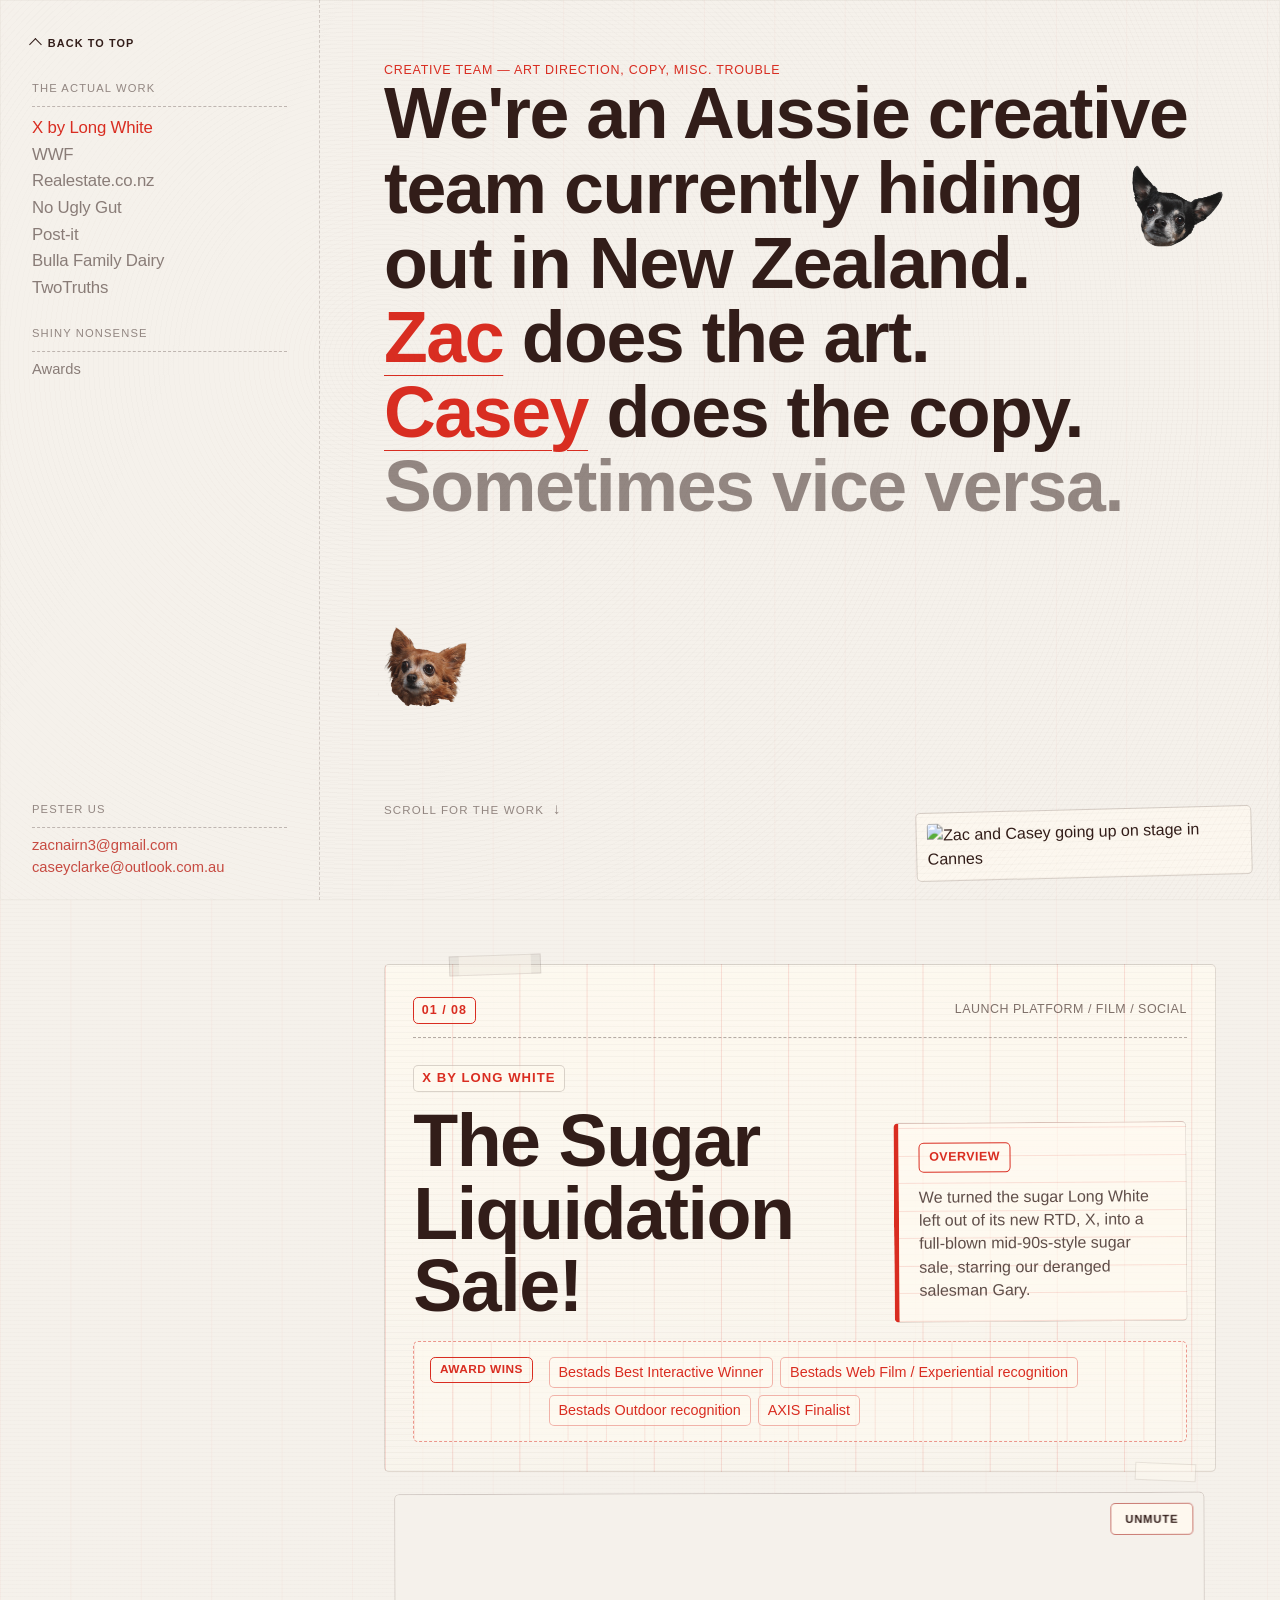
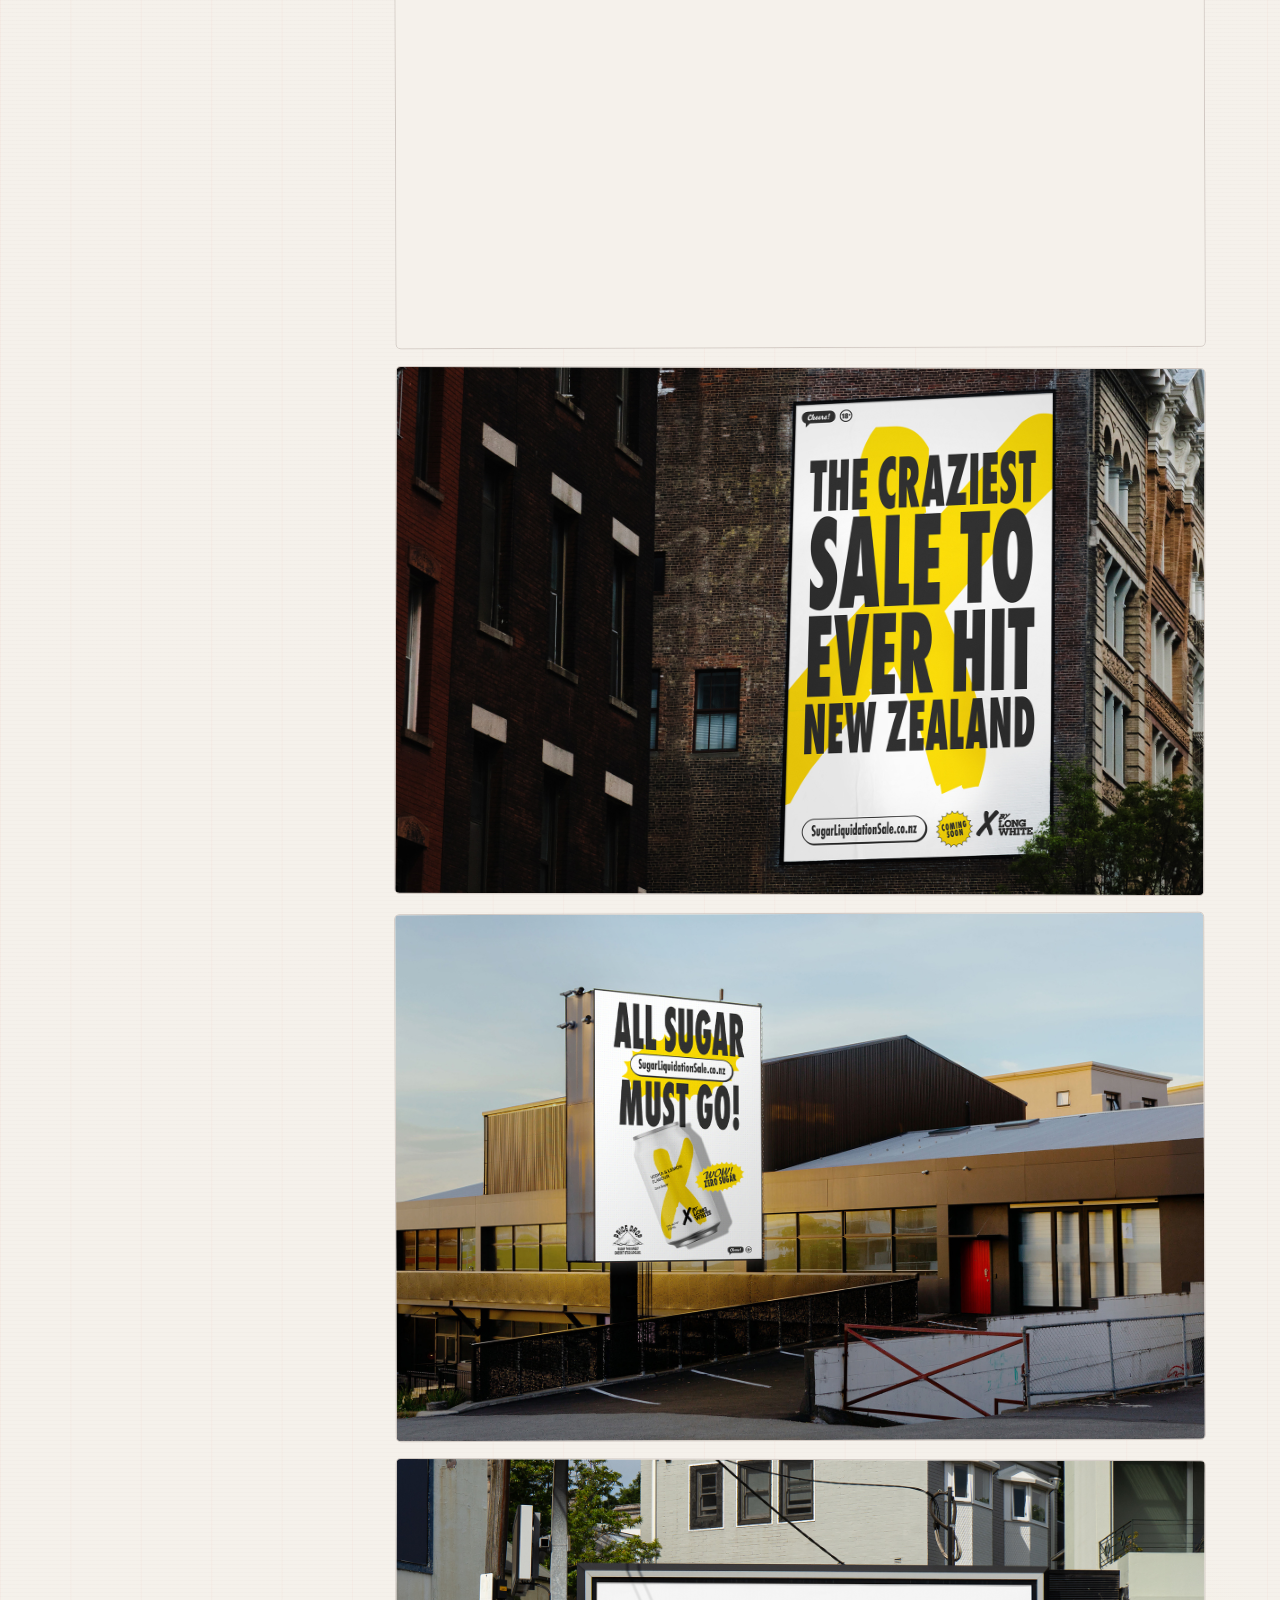
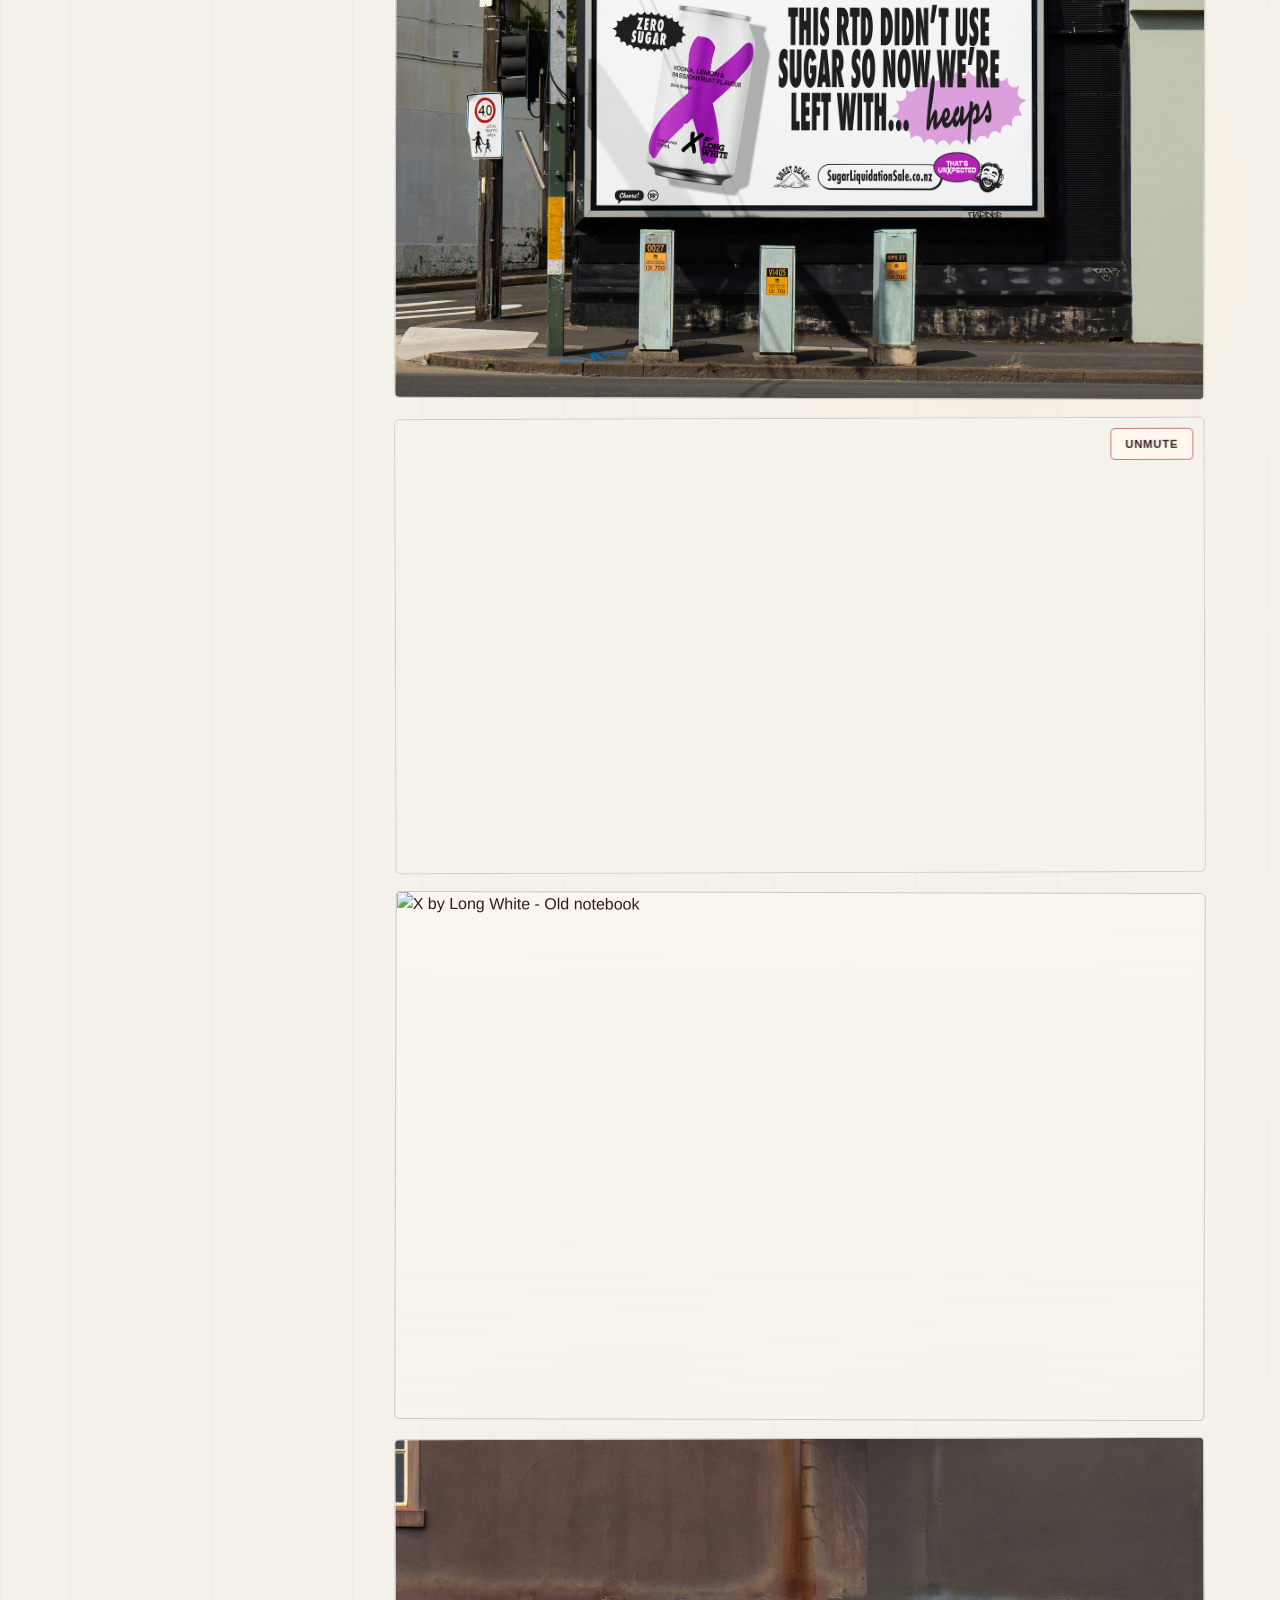
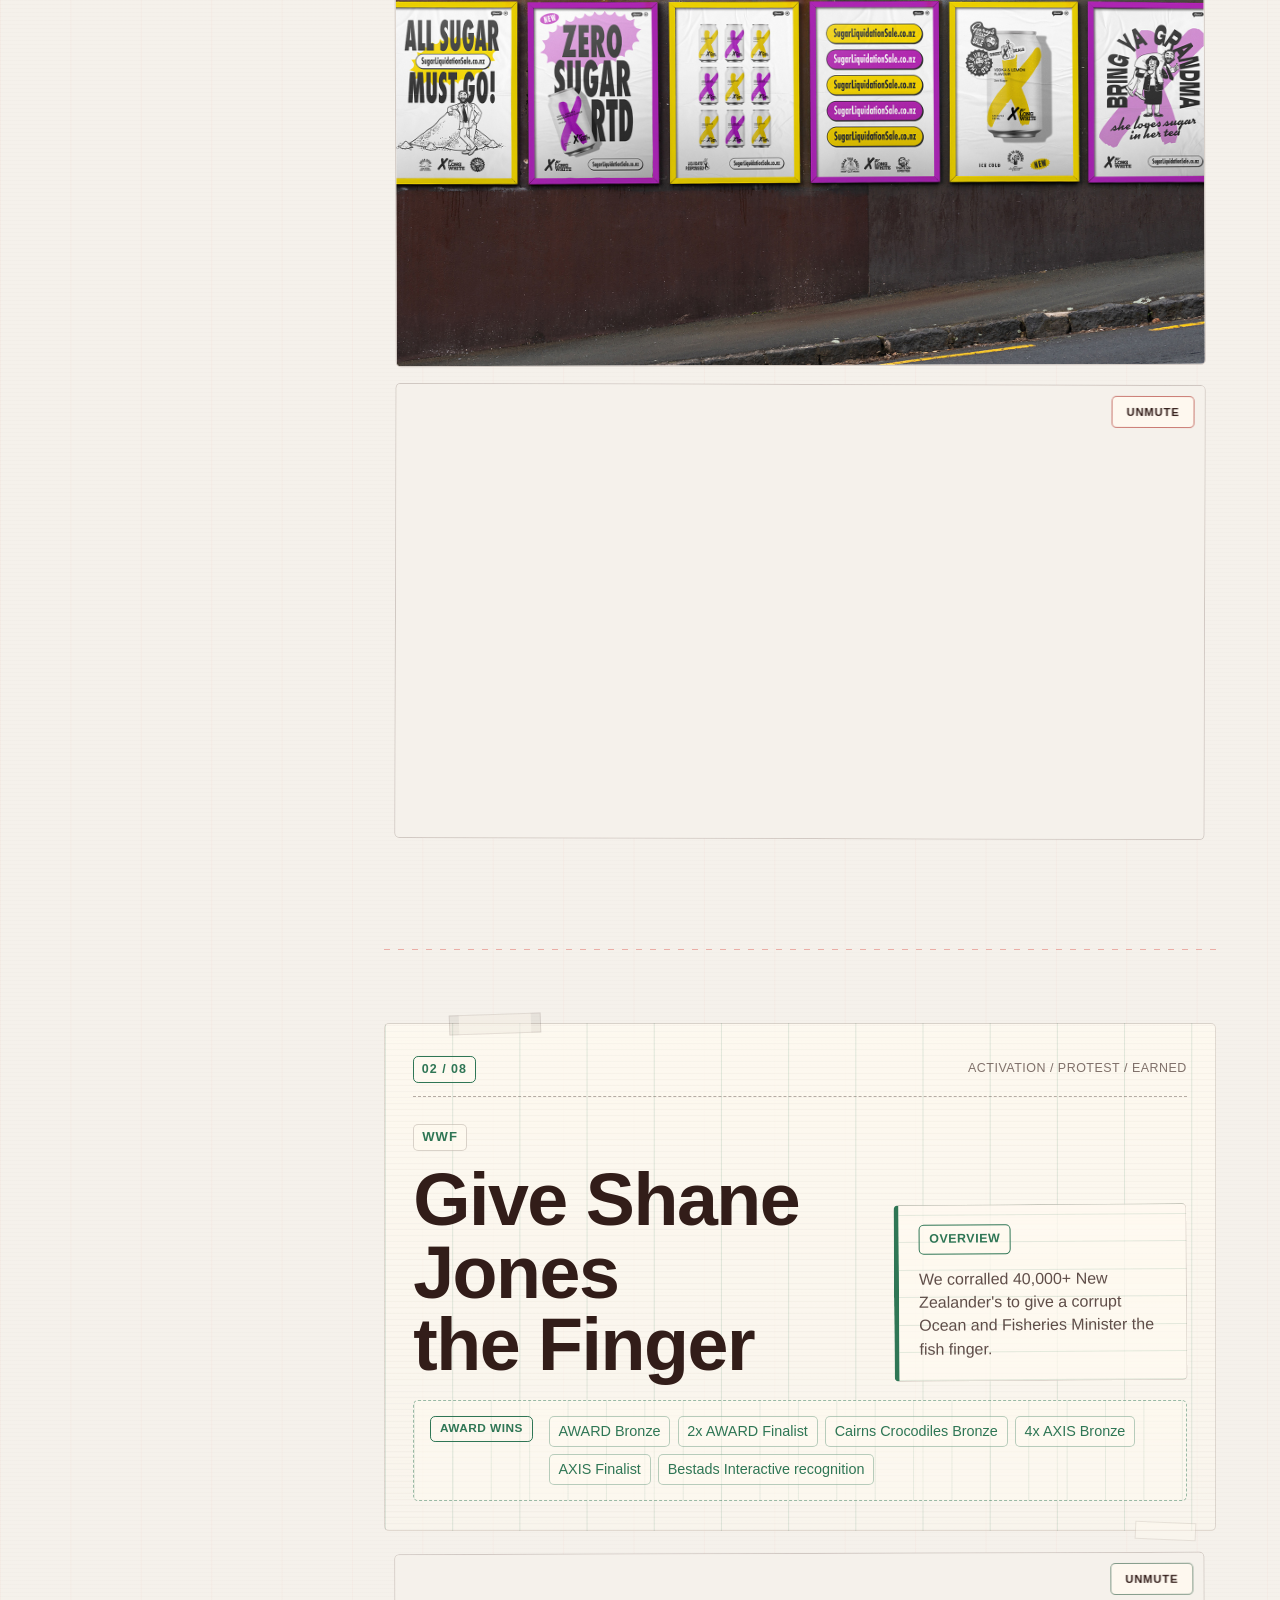
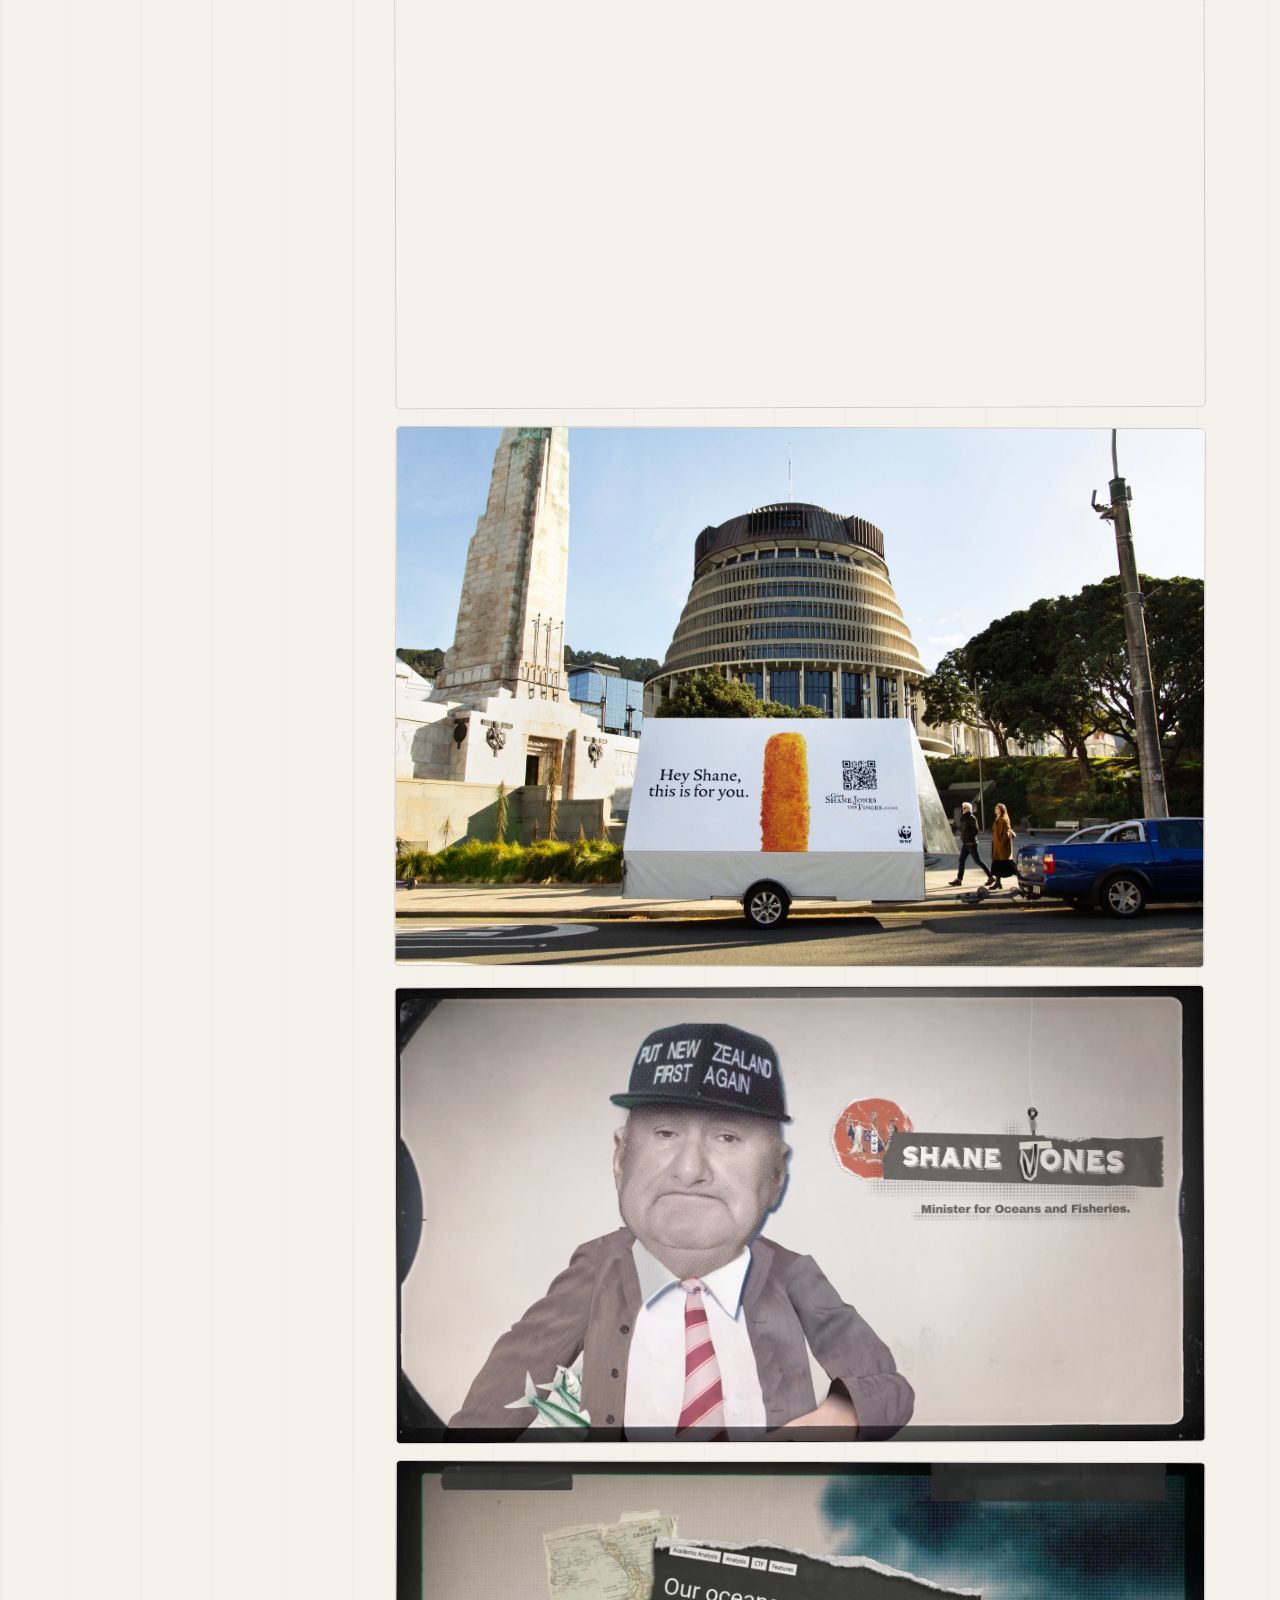
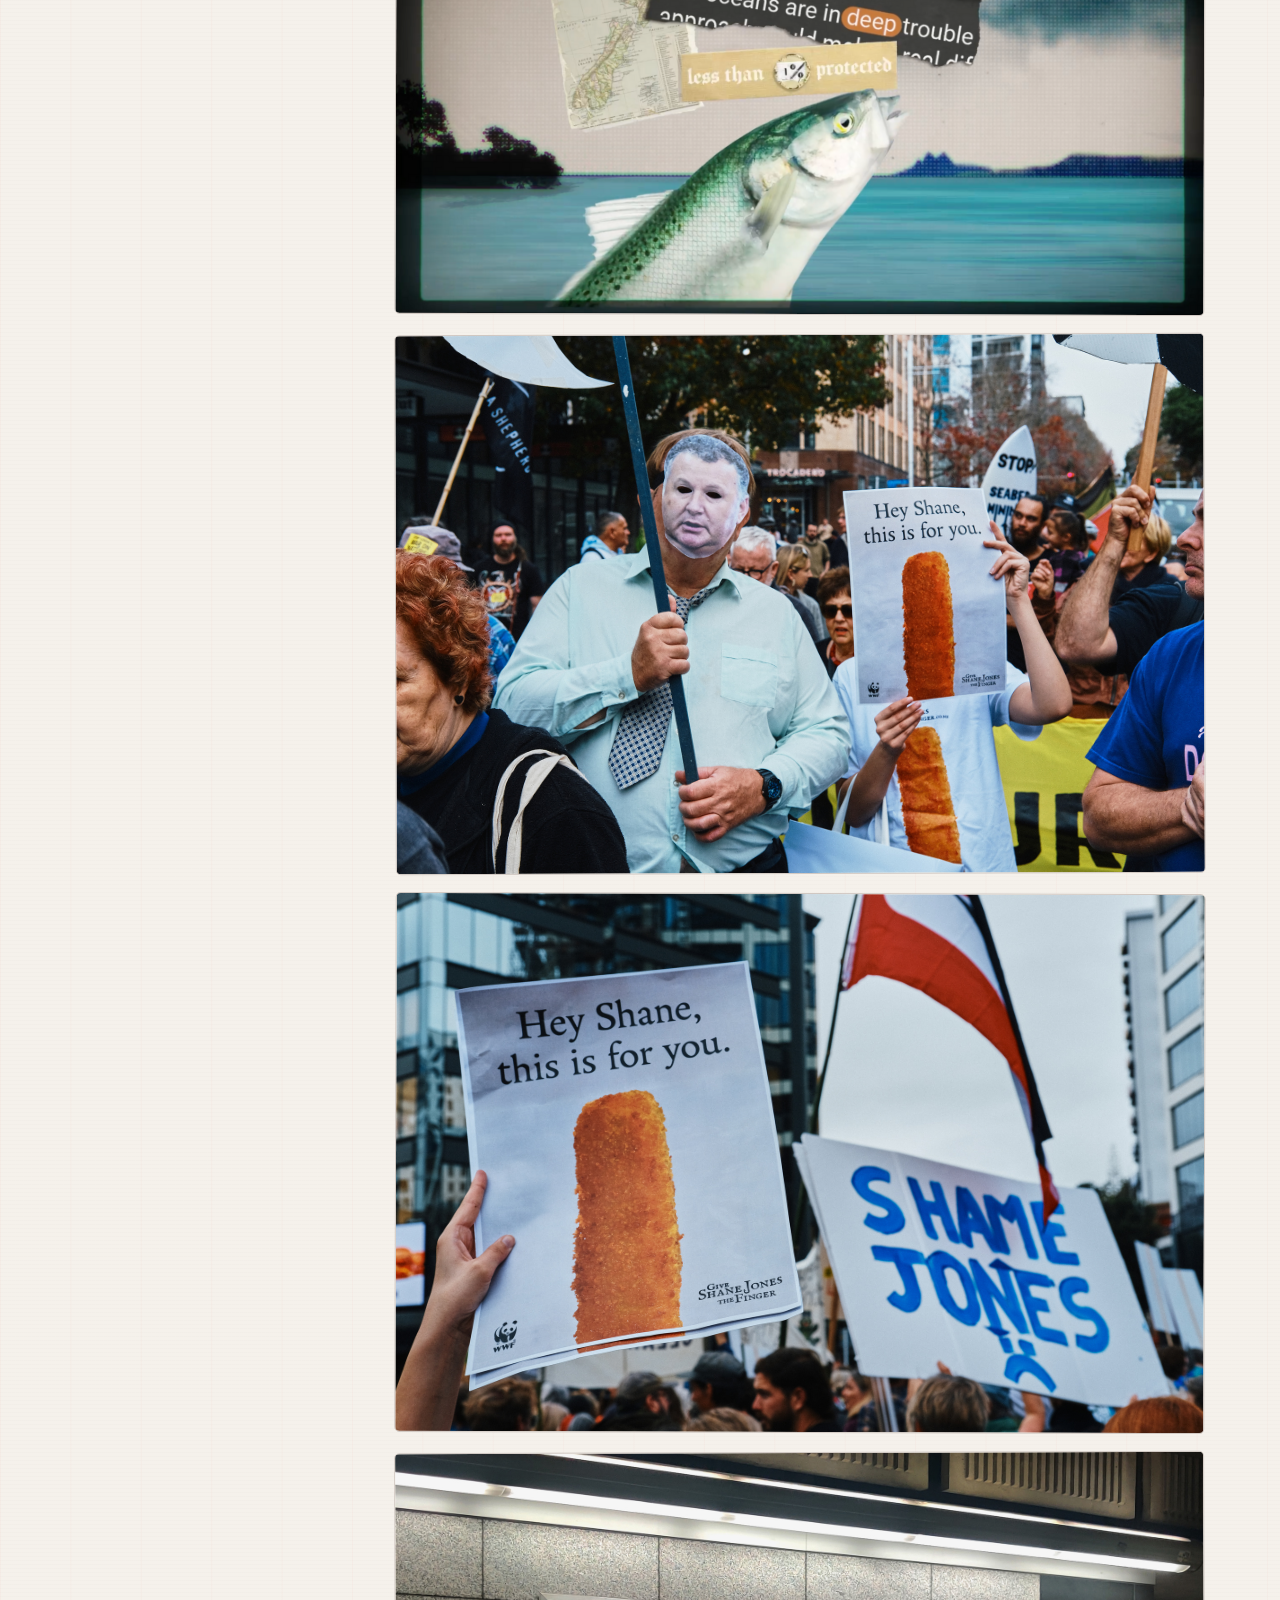
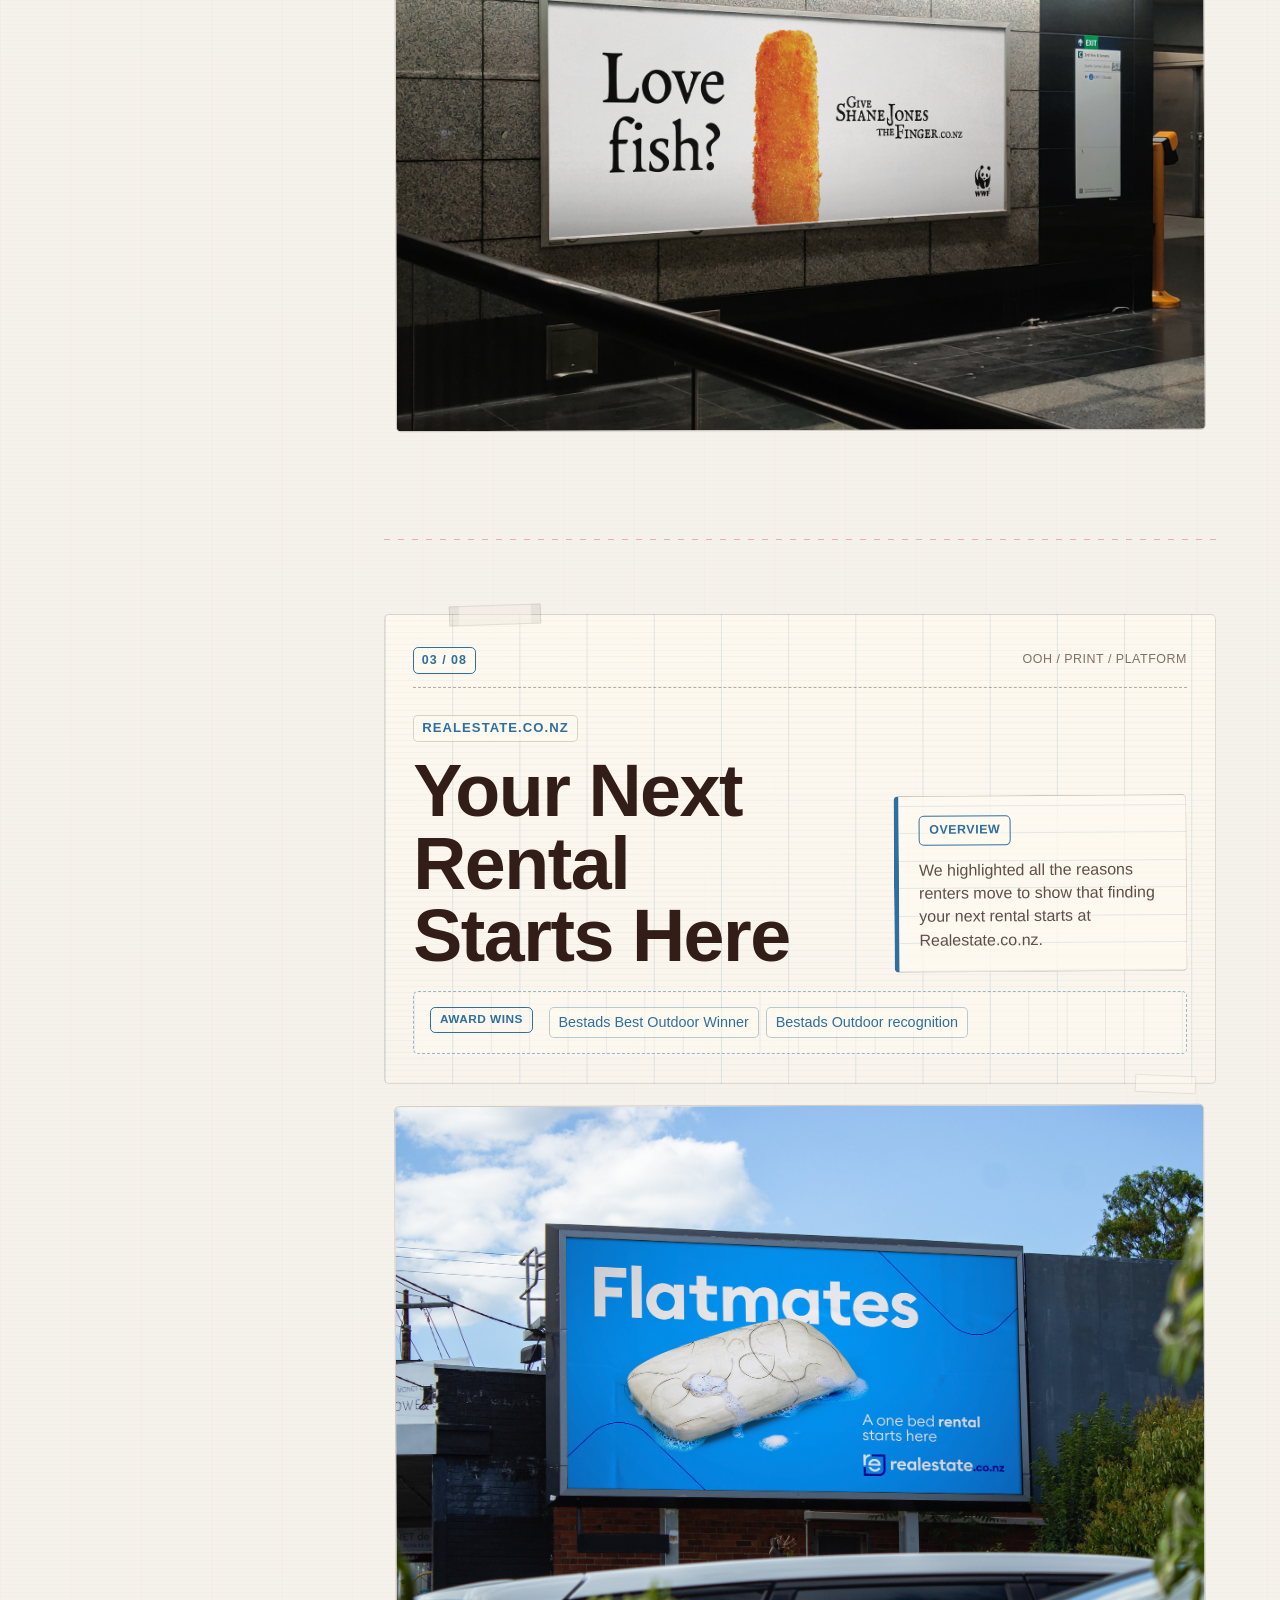
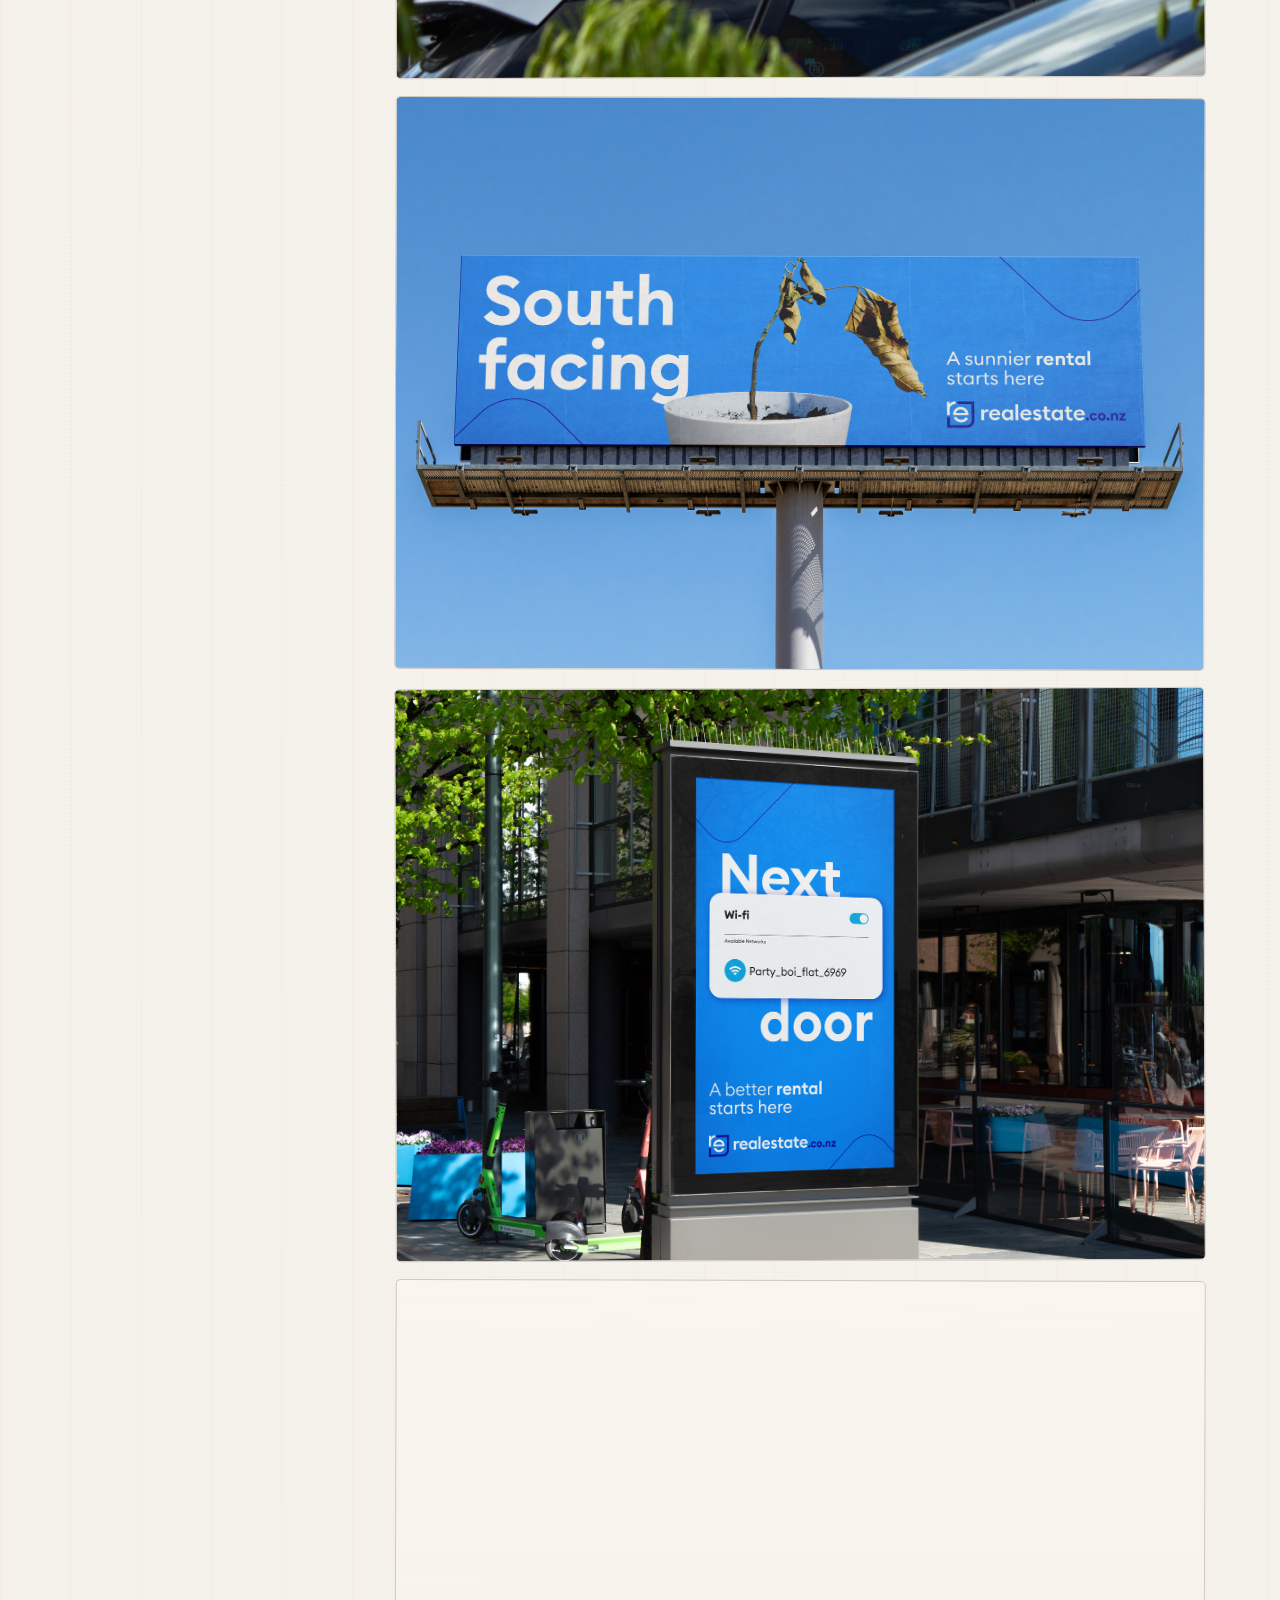
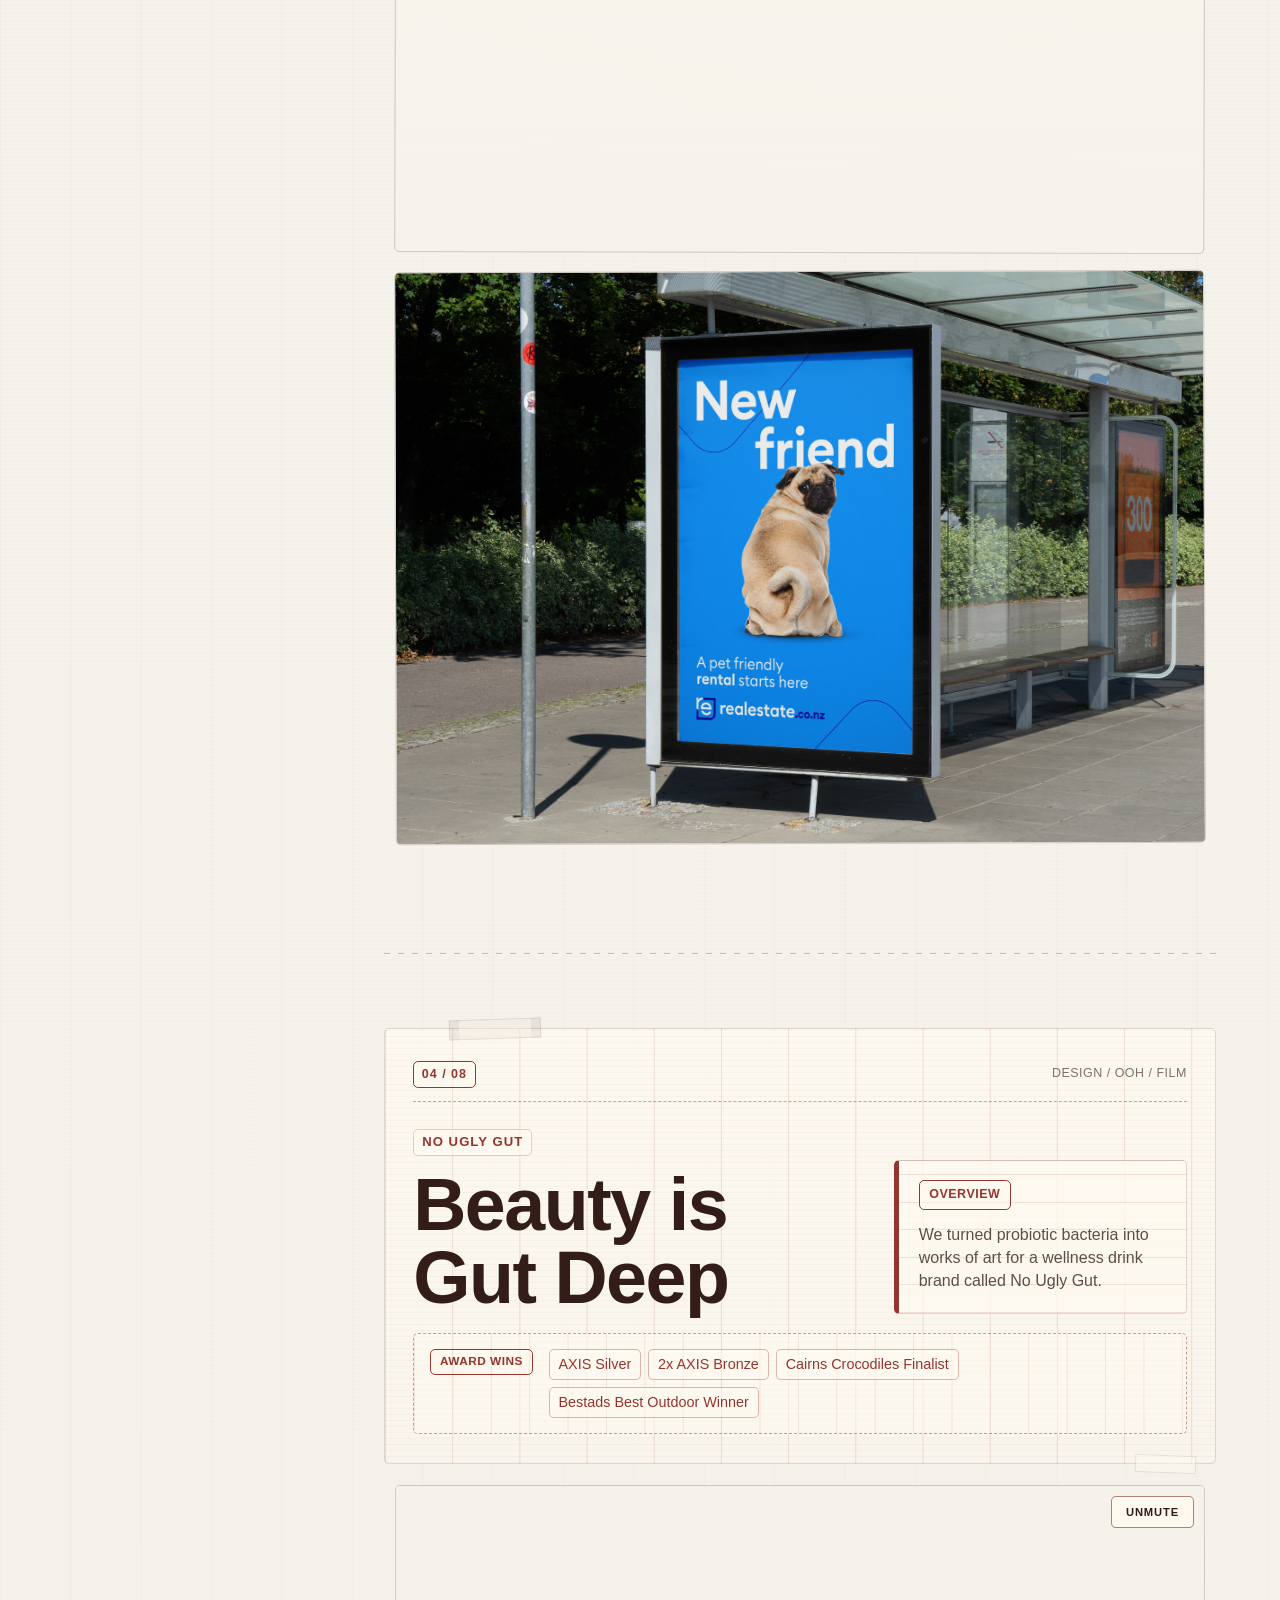
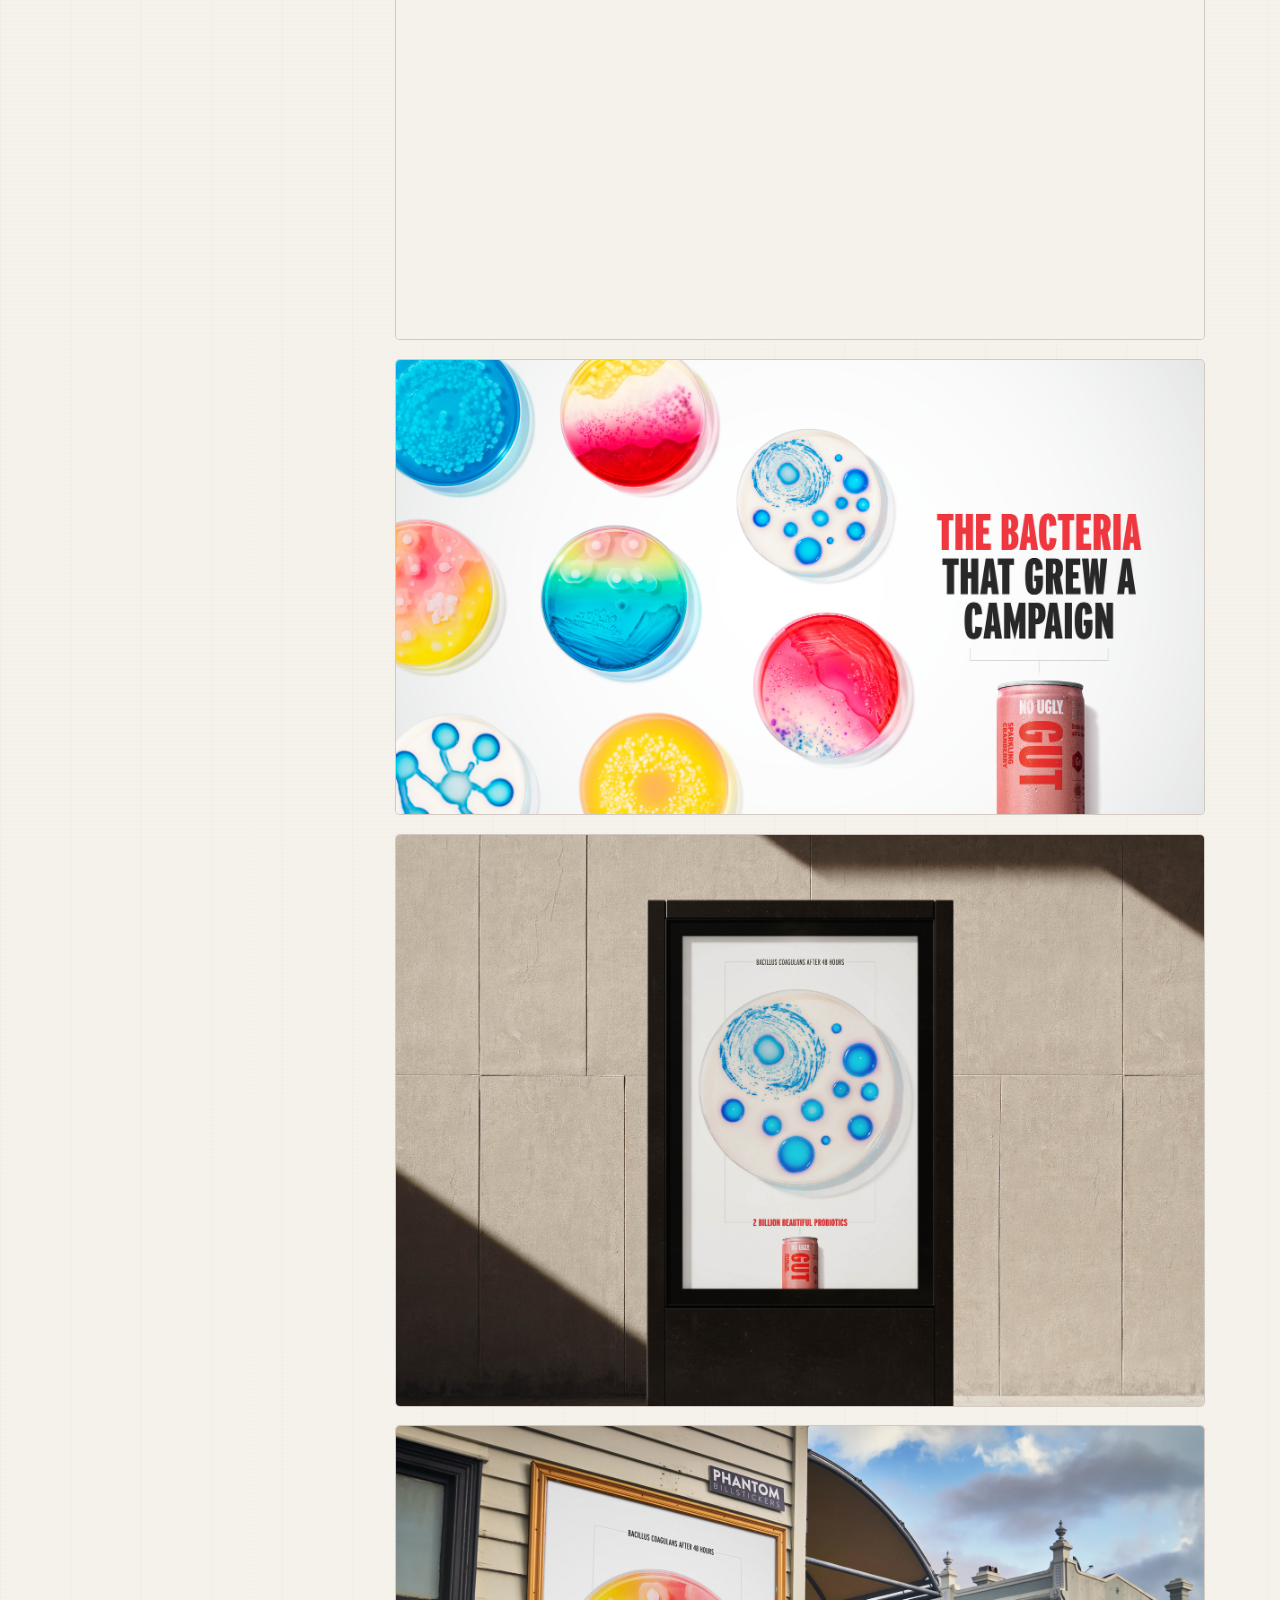
==== index.html @ b6973890 "Refine portfolio hero media and awards" ====
<!doctype html>
<html lang="en">
  <head>
    <meta charset="utf-8">
    <meta name="viewport" content="width=device-width, initial-scale=1">
    <title>Zac & Casey Prototype</title>
    <meta name="description" content="A sharper prototype portfolio for Zac and Casey.">
    <script>
      if ("scrollRestoration" in history) {
        history.scrollRestoration = "manual";
      }
    </script>
    <link rel="stylesheet" href="styles.css?v=comments-8">
  </head>
  <body>
    <div class="noise" aria-hidden="true"></div>
    <div class="paper-edge" aria-hidden="true"></div>

    <nav class="rail" id="site-nav" aria-label="Portfolio">
      <a class="rail-top-link" href="#top" aria-label="Back to top">Back to top</a>

      <div class="rail-block">
        <p class="rail-label">The actual work</p>
        <ol class="project-nav">
          <li><a href="#x-long-white" data-project-link="x-long-white">X by Long White</a></li>
          <li><a href="#wwf" data-project-link="wwf">WWF</a></li>
          <li><a href="#realestate" data-project-link="realestate">Realestate.co.nz</a></li>
          <li><a href="#no-ugly" data-project-link="no-ugly">No Ugly Gut</a></li>
          <li><a href="#post-it" data-project-link="post-it">Post-it</a></li>
          <li><a href="#bulla" data-project-link="bulla">Bulla Family Dairy</a></li>
          <li><a href="#two-truths" data-project-link="two-truths">TwoTruths</a></li>
        </ol>
      </div>

      <div class="rail-block">
        <p class="rail-label">Shiny nonsense</p>
        <ul class="rail-list rail-list--links">
          <li><a href="#awards" data-section-link="awards">Awards</a></li>
        </ul>
      </div>

      <div class="rail-block rail-foot">
        <p class="rail-label">Pester us</p>
        <ul class="rail-list rail-list--links">
          <li><a href="mailto:zacnairn3@gmail.com">zacnairn3@gmail.com</a></li>
          <li><a href="mailto:caseyclarke@outlook.com.au">caseyclarke@outlook.com.au</a></li>
        </ul>
      </div>
    </nav>

    <main id="top">
      <section class="hero" aria-labelledby="hero-title">
        <div class="hero-copy">
          <p class="kicker">Creative team — art direction, copy, misc. trouble</p>
          <h1 id="hero-title">
            We're an Aussie creative team currently hiding out in New&nbsp;Zealand.
            <a href="https://www.linkedin.com/in/zacnairn/">Zac</a> does the art.
            <a href="https://www.linkedin.com/in/casey-clarke/">Casey</a> does the copy.
            <span class="hero-aside">Sometimes vice versa.</span>
          </h1>
        </div>
        <figure class="hero-stage" aria-label="Zac and Casey at Cannes">
          <span>Cannes / Young Lions</span>
          <img src="assets/cannes-stage.gif" alt="Zac and Casey going up on stage in Cannes">
        </figure>
        <span class="hero-dog-wrap hero-dog-wrap--lola" aria-label="Lola">
          <img class="hero-dog" src="assets/dog-lola.png" alt="">
          <span>Lola</span>
        </span>
        <span class="hero-dog-wrap hero-dog-wrap--neal" aria-label="Neal">
          <img class="hero-dog" src="assets/dog-neal.png" alt="">
          <span>Neal</span>
        </span>
        <div class="hero-cue" aria-hidden="true">
          <span>Scroll for the work</span>
          <span class="hero-cue-arrow">↓</span>
        </div>
      </section>

      <section class="case-studies" id="case-studies" aria-label="Case studies"></section>

      <section class="awards" id="awards" aria-labelledby="awards-title">
        <div class="awards-head">
          <p class="kicker">Recognition</p>
          <h2 id="awards-title">Award show receipts.</h2>
        </div>

        <div class="award-board">
          <article class="award-card">
            <h3>Cannes Young Lions</h3>
            <ul>
              <li><strong>Global Gold</strong><span>Digital 2023 — Little Learners League</span></li>
              <li><strong>Australian National Gold</strong><span>Digital 2023 — Australia</span></li>
            </ul>
          </article>

          <article class="award-card">
            <h3>Spikes Asia</h3>
            <ul>
              <li><strong>Silver Spike</strong><span>Brand Experience &amp; Activation — Hard Rated Homecoming</span></li>
              <li><strong>Shortlist</strong><span>Retail Promotions &amp; Competitions — Hard Rated Homecoming</span></li>
            </ul>
          </article>

          <article class="award-card">
            <h3>B&amp;T Awards</h3>
            <ul>
              <li><strong>Winner</strong><span>Best Digital Campaign — Bulla Margaret</span></li>
            </ul>
          </article>

          <article class="award-card">
            <h3>AWARD Awards</h3>
            <ul>
              <li><strong>Bronze</strong><span>PR &amp; Promotion — WWF The Finger</span></li>
              <li><strong>Bronze</strong><span>Best Use of Social Media — Post-it</span></li>
              <li><strong>Finalist</strong><span>WWF, Post-it and Bulla</span></li>
            </ul>
          </article>

          <article class="award-card award-card--wide">
            <h3>AXIS Awards</h3>
            <ul>
              <li><strong>Silver</strong><span>Radio &amp; Audio Campaigns — Black Heart Rum, The Shanty for Missing Chums</span></li>
              <li><strong>Silver</strong><span>Art Direction / OOH — No Ugly Gut Fizz</span></li>
              <li><strong>Bronze</strong><span>Radio &amp; Audio Over 30 Seconds — Black Heart Rum, The Shanty for Missing Chums</span></li>
              <li><strong>Bronze</strong><span>Direct Campaign — Hard Rated Homecoming</span></li>
              <li><strong>Bronze</strong><span>Social — Hard Rated Homecoming</span></li>
              <li><strong>Bronze</strong><span>No Ugly Gut Galaxy</span></li>
              <li><strong>Bronze</strong><span>No Ugly Gut Sunny Side Up</span></li>
              <li><strong>Bronze</strong><span>WWF The Finger — 4x charity categories</span></li>
              <li><strong>Finalists</strong><span>11x across Asahi, WWF and No Ugly work</span></li>
            </ul>
          </article>

          <article class="award-card">
            <h3>Cairns Crocodiles</h3>
            <ul>
              <li><strong>Bronze</strong><span>Changing the World Campaign — WWF The Finger</span></li>
              <li><strong>Finalist</strong><span>Beauty &amp; Wellness Campaign — No Ugly Gut</span></li>
            </ul>
          </article>

          <article class="award-card">
            <h3>MAD STARS</h3>
            <ul>
              <li><strong>3x Finalist</strong><span>Post-it A Little Space to Think</span></li>
            </ul>
          </article>

          <article class="award-card">
            <h3>Mumbrella</h3>
            <ul>
              <li><strong>Finalists</strong><span>2026 finalist recognition</span></li>
            </ul>
          </article>

          <article class="award-card award-card--wide">
            <h3>Bestads</h3>
            <ul>
              <li><strong>Best Radio Winner</strong><span>Black Heart Rum</span></li>
              <li><strong>Best Interactive Winner</strong><span>X by Long White</span></li>
              <li><strong>Best Interactive Winner</strong><span>Post-it</span></li>
              <li><strong>Best Print Winner</strong><span>Hard Rated Official Apology</span></li>
              <li><strong>Best Outdoor Winner</strong><span>No Ugly Gut</span></li>
              <li><strong>Best Outdoor Winner</strong><span>realestate.co.nz Flatmates</span></li>
            </ul>
          </article>

          <article class="award-card award-card--wide">
            <h3>Archive / Features</h3>
            <ul>
              <li><strong>The Work</strong><span>Bulla Margaret</span></li>
              <li><strong>The Work</strong><span>Yellowtail Matchmonking</span></li>
            </ul>
          </article>
        </div>
      </section>

      <footer class="contact">
        <p>Get in touch before one of us overthinks the footer.</p>
        <a href="mailto:zacnairn3@gmail.com">zacnairn3@gmail.com</a>
        <a href="mailto:caseyclarke@outlook.com.au">caseyclarke@outlook.com.au</a>
      </footer>
    </main>

    <script src="script.js?v=comments-8"></script>
  </body>
</html>
---- styles.css ----
:root {
  --paper: #f5f1eb;
  --ink: #321d19;
  --muted: rgba(50, 29, 25, 0.42);
  --line: rgba(217, 45, 33, 0.34);
  --red: #d92d21;
  --cream: #fffaf0;
  --blue: #6d8faa;
  --green: #5e7f68;
  --yellow: #ffd660;
  --box-radius: 0.32rem;
  --frame-border: 1px solid rgba(50, 29, 25, 0.2);
  font-family: "Neue Haas Grotesk", "Helvetica Neue", Arial, sans-serif;
}

* {
  box-sizing: border-box;
}

html {
  scroll-behavior: smooth;
}

body {
  margin: 0;
  color: var(--ink);
  background:
    linear-gradient(180deg, rgba(245, 241, 235, 0.35), rgba(245, 241, 235, 0.86)),
    radial-gradient(circle at 78% 12%, rgba(255, 214, 96, 0.18), transparent 22rem),
    repeating-linear-gradient(0deg, rgba(50, 29, 25, 0.025) 0 1px, transparent 1px 4px),
    linear-gradient(90deg, rgba(217, 45, 33, 0.05) 1px, transparent 1px),
    var(--paper);
  background-size: auto, auto, auto, 4.4rem 4.4rem, auto;
  font-size: 16px;
  line-height: 1.45;
  letter-spacing: 0;
  -webkit-font-smoothing: antialiased;
  text-rendering: optimizeLegibility;
}

a {
  color: inherit;
  text-decoration: none;
}

a:hover {
  color: var(--red);
}

.noise {
  position: fixed;
  inset: 0;
  pointer-events: none;
  z-index: 20;
  opacity: 0.1;
  background-image:
    linear-gradient(115deg, rgba(255, 255, 255, 0.3), transparent),
    repeating-radial-gradient(circle at 30% 40%, rgba(50, 29, 25, 0.16) 0 1px, transparent 1px 5px);
  mix-blend-mode: multiply;
}

.paper-edge {
  position: fixed;
  inset: 0;
  pointer-events: none;
  z-index: 18;
  border: 1px solid rgba(50, 29, 25, 0.03);
}

.rail {
  position: fixed;
  inset: 0 auto 0 0;
  z-index: 10;
  width: min(20rem, 26vw);
  padding: 2rem 2rem 1.5rem;
  display: flex;
  flex-direction: column;
  gap: 1.6rem;
  border-right: 1px dashed rgba(50, 29, 25, 0.18);
  background: rgba(245, 241, 235, 0.7);
  backdrop-filter: blur(14px);
  overflow-y: auto;
}

.rail-top-link {
  position: relative;
  width: max-content;
  max-width: 100%;
  padding: 0.35rem 0 0.4rem;
  display: inline-flex;
  align-items: center;
  gap: 0.45rem;
  color: var(--ink);
  font-size: 0.68rem;
  font-weight: 760;
  line-height: 1;
  letter-spacing: 0.1em;
  text-transform: uppercase;
}

.rail-top-link::before {
  content: "";
  width: 0.48rem;
  height: 0.48rem;
  border-top: 1px solid currentColor;
  border-left: 1px solid currentColor;
  transform: rotate(45deg) translateY(0.08rem);
}

.rail-top-link:hover {
  color: var(--red);
}

.rail-block {
  display: grid;
  gap: 0.55rem;
}

.rail-label {
  position: relative;
  margin: 0;
  padding-bottom: 0.65rem;
  color: rgba(50, 29, 25, 0.5);
  text-transform: uppercase;
  letter-spacing: 0.1em;
  font-size: 0.7rem;
}

.rail-label::after {
  content: "";
  position: absolute;
  left: 0;
  right: 0;
  bottom: 0;
  border-bottom: 1px dashed rgba(50, 29, 25, 0.28);
  pointer-events: none;
}

.rail-list {
  list-style: none;
  margin: 0;
  padding: 0;
  display: grid;
  gap: 0.18rem;
  font-size: 0.92rem;
  line-height: 1.25;
  color: rgba(50, 29, 25, 0.72);
}

.rail-list--links a {
  color: rgba(50, 29, 25, 0.55);
  transition: color 200ms ease;
}

.rail-list--links a.is-current,
.rail-list--links a:hover {
  color: var(--red);
}

.rail-foot .rail-list--links a {
  color: color-mix(in srgb, var(--red) 70%, rgba(50, 29, 25, 0.45));
}

.rail-foot .rail-list--links a:hover {
  color: var(--red);
}

.rail-foot {
  margin-top: auto;
}

.project-nav {
  list-style: none;
  margin: 0;
  padding: 0;
  display: grid;
  gap: 0.22rem;
}

.project-nav a {
  display: inline-block;
  color: rgba(50, 29, 25, 0.55);
  font-size: clamp(1.05rem, 1.2vw, 1.25rem);
  line-height: 1.2;
  letter-spacing: -0.01em;
  transition: color 200ms ease;
}

.project-nav a.is-current,
.project-nav a:hover {
  color: var(--red);
}


main {
  margin-left: min(20rem, 26vw);
  margin-top: 0;
}

.hero {
  position: relative;
  min-height: 100vh;
  padding: 4rem clamp(2rem, 5vw, 5rem) 5rem;
  display: flex;
  flex-direction: column;
  justify-content: flex-start;
  gap: 1.6rem;
  overflow: hidden;
  isolation: isolate;
}

.hero-copy {
  position: relative;
  z-index: 2;
  max-width: min(78rem, 100%);
}

.hero-cue {
  position: relative;
  z-index: 4;
  margin-top: auto;
  display: inline-flex;
  align-items: baseline;
  gap: 0.55rem;
  color: rgba(50, 29, 25, 0.5);
  font-size: 0.72rem;
  letter-spacing: 0.1em;
  text-transform: uppercase;
}

.hero-stage {
  position: absolute;
  right: clamp(1rem, 2.2vw, 2.6rem);
  bottom: clamp(1rem, 2.4vh, 2rem);
  z-index: 3;
  width: min(21rem, 27vw);
  margin: 0;
  padding: 0.65rem;
  display: block;
  border: 1px solid rgba(50, 29, 25, 0.18);
  border-radius: var(--box-radius);
  background:
    repeating-linear-gradient(0deg, rgba(50, 29, 25, 0.025) 0 1px, transparent 1px 7px),
    rgba(255, 250, 240, 0.72);
  transform: rotate(-1.4deg);
  animation: stage-drift 9s ease-in-out infinite alternate;
}

.hero-stage span {
  position: absolute;
  top: 0.72rem;
  left: 0.72rem;
  z-index: 2;
  width: max-content;
  max-width: 100%;
  padding: 0.34rem 0.48rem 0.3rem;
  border: 1px solid var(--red);
  border-radius: var(--box-radius);
  color: var(--red);
  background: rgba(255, 250, 240, 0.68);
  font-size: 0.68rem;
  font-weight: 700;
  line-height: 1;
  letter-spacing: 0.08em;
  text-transform: uppercase;
  opacity: 0;
  transform: translateY(0.25rem);
  transition: opacity 180ms ease, transform 180ms ease;
}

.hero-stage:hover span,
.hero-stage:focus-within span {
  opacity: 1;
  transform: translateY(0);
}

.hero-stage img {
  width: 100%;
  display: block;
  border-radius: calc(var(--box-radius) * 0.8);
}

.hero-dog-wrap {
  position: absolute;
  z-index: 4;
  width: clamp(4.4rem, 8vw, 8.8rem);
  pointer-events: auto;
  mix-blend-mode: multiply;
  opacity: 0.92;
}

.hero-dog-wrap img {
  width: 100%;
  height: auto;
  display: block;
  pointer-events: none;
}

.hero-dog-wrap span {
  position: absolute;
  left: 50%;
  bottom: calc(100% + 0.28rem);
  padding: 0.3rem 0.45rem 0.28rem;
  border: 1px solid color-mix(in srgb, var(--red) 58%, rgba(50, 29, 25, 0.18));
  border-radius: var(--box-radius);
  background: rgba(255, 250, 240, 0.82);
  color: var(--red);
  font-size: 0.64rem;
  font-weight: 760;
  line-height: 1;
  letter-spacing: 0.08em;
  text-transform: uppercase;
  opacity: 0;
  transform: translate(-50%, 0.2rem);
  transition: opacity 180ms ease, transform 180ms ease;
}

.hero-dog-wrap:hover span {
  opacity: 1;
  transform: translate(-50%, 0);
}

.hero-dog-wrap--lola {
  left: clamp(1rem, 4vw, 5rem);
  bottom: 20%;
  animation: dog-float-a 7.5s ease-in-out infinite alternate;
}

.hero-dog-wrap--neal {
  right: clamp(1rem, 4vw, 5rem);
  top: 18%;
  animation: dog-float-b 8.4s ease-in-out infinite alternate;
}

@keyframes dog-float-a {
  from { transform: translate3d(-0.5rem, 1rem, 0) rotate(-11deg); }
  to { transform: translate3d(4rem, -3.1rem, 0) rotate(10deg); }
}

@keyframes dog-float-b {
  from { transform: translate3d(0.8rem, -0.4rem, 0) rotate(9deg); }
  to { transform: translate3d(-4.2rem, 3rem, 0) rotate(-7deg); }
}

@keyframes stage-drift {
  from { transform: translate3d(0.2rem, 0.2rem, 0) rotate(-2.2deg); }
  to { transform: translate3d(-1.1rem, -1.4rem, 0) rotate(0.8deg); }
}

.hero-cue-arrow {
  font-size: 0.95rem;
  animation: cue-bob 2.4s ease-in-out infinite;
}

@keyframes cue-bob {
  0%, 100% { transform: translateY(0); }
  50% { transform: translateY(0.25rem); }
}

.kicker,
.eyebrow,
.section-label {
  font-size: 0.78rem;
  line-height: 1;
  letter-spacing: 0.06em;
  text-transform: uppercase;
}

.kicker {
  color: var(--red);
  margin: 0 0 1.1rem;
}

.hero h1 {
  max-width: 22ch;
  margin: 0;
  font-size: clamp(2.6rem, 5.6vw, 6.4rem);
  line-height: 1.04;
  font-weight: 600;
  letter-spacing: -0.02em;
  text-wrap: balance;
  color: var(--ink);
}

.hero h1 a {
  color: var(--red);
  text-decoration: underline;
  text-decoration-color: currentColor;
  text-decoration-thickness: 1px;
  text-underline-offset: 0.18em;
  transition: color 200ms ease, text-decoration-color 200ms ease;
}

.hero h1 a:hover {
  color: var(--ink);
  text-decoration-color: var(--ink);
}

.hero-aside {
  display: inline;
  color: rgba(50, 29, 25, 0.5);
}

.kicker {
  margin: 0;
}

.project-grid {
  display: grid;
  grid-template-columns: repeat(4, minmax(0, 1fr));
  gap: 1rem;
  margin-top: 1.4rem;
}

.project-card {
  position: relative;
  min-height: 26rem;
  padding: 1rem;
  display: flex;
  flex-direction: column;
  justify-content: space-between;
  border: 1px solid rgba(50, 29, 25, 0.18);
  border-radius: var(--box-radius);
  background:
    linear-gradient(180deg, rgba(50, 29, 25, 0) 32%, rgba(50, 29, 25, 0.78)),
    var(--image);
  background-size: cover;
  background-position: center;
  color: var(--cream);
  cursor: pointer;
  transform: rotate(var(--tilt));
  transition: transform 280ms ease, border-color 280ms ease;
  text-decoration: none;
  overflow: hidden;
}

.project-card:nth-child(3n) {
  margin-top: 1.4rem;
}

.project-card:nth-child(4n + 1) {
  margin-top: 2.4rem;
}

.project-card:hover,
.project-card:focus-visible {
  transform: translateY(-0.6rem) rotate(0deg);
  border-color: var(--red);
  outline: none;
}

.project-chip {
  align-self: flex-start;
  padding: 0.4rem 0.55rem;
  border: 1px solid rgba(255, 250, 240, 0.65);
  background: rgba(50, 29, 25, 0.45);
  font-size: 0.72rem;
  letter-spacing: 0.06em;
  text-transform: uppercase;
  backdrop-filter: blur(2px);
}

.project-card h3 {
  max-width: 9ch;
  margin: 0;
  font-size: clamp(1.6rem, 2vw, 2.2rem);
  line-height: 1.02;
  font-weight: 600;
  letter-spacing: -0.01em;
}

.project-card p {
  max-width: 18rem;
  margin: 0.5rem 0 0;
  font-size: 0.92rem;
  line-height: 1.25;
}

.case-studies,
.awards,
.contact {
  padding: 4rem clamp(2rem, 5vw, 5rem);
}

.section-label {
  display: flex;
  justify-content: space-between;
  gap: 1rem;
  margin-bottom: 1.4rem;
  padding-bottom: 0.7rem;
  border-bottom: 1px dashed rgba(50, 29, 25, 0.35);
  color: var(--red);
  letter-spacing: 0.04em;
}

.case-studies {
  display: grid;
  gap: 5.8rem;
}

.reveal {
  opacity: 0;
  transform: translateY(1.8rem) rotate(-0.18deg);
  transition: opacity 700ms cubic-bezier(0.2, 0.7, 0.2, 1), transform 850ms cubic-bezier(0.2, 0.7, 0.2, 1);
  will-change: opacity, transform;
}

.reveal.is-revealed {
  opacity: 1;
  transform: translateY(0);
}

@media (prefers-reduced-motion: reduce) {
  .reveal,
  .reveal.is-revealed,
  .floating-tile,
  .case-opener,
  .case-note,
  .hero-stage,
  .hero-dog-wrap {
    transition: none !important;
    animation: none !important;
    opacity: 1 !important;
    transform: none !important;
  }
}

.case {
  position: relative;
  padding: 0;
  scroll-margin-top: 2rem;
}

.case + .case {
  margin-top: 1rem;
}

.case::before {
  content: "";
  display: block;
  height: 1px;
  margin: 0 auto 4.6rem;
  background: repeating-linear-gradient(90deg, var(--line) 0 6px, transparent 6px 14px);
}

.case:first-child::before {
  display: none;
}

.case-opener {
  position: relative;
  padding: 2rem clamp(1.2rem, 2.2vw, 2.4rem) 1.8rem;
  margin-bottom: 1.35rem;
  transform: rotate(var(--tilt));
  transform-origin: 12% 50%;
  background:
    linear-gradient(90deg, color-mix(in srgb, var(--red) 14%, transparent) 0 1px, transparent 1px),
    repeating-linear-gradient(0deg, rgba(50, 29, 25, 0.028) 0 1px, transparent 1px 6px),
    linear-gradient(180deg, rgba(255, 250, 240, 0.82), rgba(255, 250, 240, 0.42));
  background-size: 4.2rem auto, auto, auto;
  border: 1px solid rgba(50, 29, 25, 0.14);
  border-radius: var(--box-radius);
}

.case-opener::before {
  content: "";
  position: absolute;
  top: -0.65rem;
  left: clamp(1.2rem, 5vw, 5rem);
  width: 5.6rem;
  height: 1.15rem;
  background:
    linear-gradient(90deg, transparent 0 10%, rgba(255, 250, 240, 0.48) 10% 90%, transparent 90%),
    rgba(50, 29, 25, 0.07);
  border: 1px solid rgba(50, 29, 25, 0.09);
  transform: rotate(-2deg);
}

.case-opener::after {
  content: "";
  position: absolute;
  right: 1.2rem;
  bottom: -0.65rem;
  width: 3.7rem;
  height: 1rem;
  background: rgba(255, 250, 240, 0.42);
  border: 1px solid rgba(50, 29, 25, 0.1);
  transform: rotate(2.5deg);
}

.case-kicker {
  display: flex;
  justify-content: space-between;
  align-items: center;
  gap: 1rem;
  margin-bottom: 1.65rem;
  padding-bottom: 0.85rem;
  border-bottom: 1px dashed rgba(50, 29, 25, 0.35);
  color: rgba(50, 29, 25, 0.62);
  font-size: 0.78rem;
  letter-spacing: 0.04em;
  line-height: 1.1;
  text-transform: uppercase;
}

.case-kicker span:first-child {
  padding: 0.36rem 0.48rem 0.32rem;
  border: 1px solid var(--red);
  border-radius: var(--box-radius);
  color: var(--red);
  background: rgba(255, 250, 240, 0.54);
  font-weight: 700;
  letter-spacing: 0.08em;
}

.case-head {
  display: grid;
  grid-template-columns: minmax(0, 1.1fr) minmax(18rem, 0.74fr);
  align-items: stretch;
  gap: clamp(1.6rem, 3.5vw, 4rem);
}

.case-head h2 {
  max-width: 13ch;
  margin: 0;
  color: var(--ink);
  font-size: clamp(3.2rem, 5.75vw, 6.8rem);
  line-height: 0.98;
  font-weight: 710;
  letter-spacing: -0.02em;
  text-wrap: balance;
}

.case-head h2 span {
  display: table;
  margin-bottom: 0.85rem;
  padding: 0.36rem 0.5rem 0.32rem;
  border: 1px solid rgba(50, 29, 25, 0.18);
  border-radius: var(--box-radius);
  color: var(--red);
  background: rgba(255, 250, 240, 0.58);
  font-size: clamp(0.82rem, 1vw, 0.96rem);
  font-weight: 680;
  line-height: 1.1;
  letter-spacing: 0.08em;
  text-transform: uppercase;
}

.case-media {
  display: grid;
  grid-template-columns: minmax(0, 1fr);
  gap: 1.1rem;
  align-items: start;
  padding-inline: clamp(0rem, 1vw, 0.7rem);
}

.video-stack,
.media-sequence {
  display: grid;
  gap: 1.15rem;
}

.video-frame,
.image-frame {
  position: relative;
  margin: 0;
  border: var(--frame-border);
  border-radius: var(--box-radius);
  background:
    linear-gradient(180deg, rgba(255, 250, 240, 0.5), rgba(255, 250, 240, 0.18)),
    var(--paper);
  overflow: hidden;
  transition: transform 260ms ease, border-color 260ms ease, background 260ms ease;
}

.media-unit:nth-child(odd) {
  transform: rotate(-0.18deg);
}

.media-unit:nth-child(even) {
  transform: rotate(0.16deg);
}

.media-unit:hover {
  transform: translateY(-2px) rotate(0deg);
  border-color: color-mix(in srgb, var(--red) 38%, rgba(50, 29, 25, 0.2));
}

#no-ugly .case-opener,
#no-ugly .case-note,
#no-ugly .media-unit,
#no-ugly .media-unit:hover,
#no-ugly .case-opener:hover .case-note {
  transform: none;
}

.video-frame--landscape {
  aspect-ratio: 16 / 9;
}

.video-frame iframe {
  position: absolute;
  inset: -3px;
  width: calc(100% + 6px);
  height: calc(100% + 6px);
  border: 0;
  background: var(--paper);
}

.video-frame video {
  position: absolute;
  inset: -3px;
  width: calc(100% + 6px);
  height: calc(100% + 6px);
  display: block;
  object-fit: cover;
  background: var(--paper);
}

.sound-toggle {
  position: absolute;
  top: 0.62rem;
  right: 0.62rem;
  z-index: 2;
  display: inline-flex;
  align-items: center;
  justify-content: center;
  min-width: 5.2rem;
  min-height: 2rem;
  padding: 0.35rem 0.65rem 0.32rem;
  border: 1px solid color-mix(in srgb, var(--red) 42%, rgba(50, 29, 25, 0.3));
  border-radius: var(--box-radius);
  background: rgba(255, 250, 240, 0.86);
  color: var(--ink);
  font: 700 0.7rem/1 "Neue Haas Grotesk Text Pro", "Helvetica Neue", Arial, sans-serif;
  letter-spacing: 0.08em;
  text-transform: uppercase;
  cursor: pointer;
  backdrop-filter: blur(6px);
  transition: transform 160ms ease, background 160ms ease, color 160ms ease, border-color 160ms ease;
}

.sound-toggle:hover {
  transform: translateY(-1px);
  border-color: var(--red);
  background: var(--red);
  color: var(--paper);
}

.sound-toggle[aria-pressed="true"] {
  background: var(--ink);
  border-color: var(--ink);
  color: var(--paper);
}

.reel-grid {
  display: grid;
  grid-template-columns: repeat(3, minmax(0, 1fr));
  gap: 1rem;
  padding: 1rem;
  border: 1px dashed rgba(50, 29, 25, 0.2);
  border-radius: var(--box-radius);
  background:
    linear-gradient(90deg, rgba(50, 29, 25, 0.035) 0 1px, transparent 1px),
    rgba(255, 250, 240, 0.48);
  background-size: 2.8rem auto, auto;
}

.reel-grid .video-frame {
  margin: 0;
}

.video-frame--portrait {
  aspect-ratio: 9 / 16;
  border: var(--frame-border);
  border-radius: var(--box-radius);
  background: var(--paper);
}

.video-frame--portrait iframe {
  border-radius: 0;
}

.image-frame {
  display: grid;
  place-items: center;
}

.image-frame img {
  width: 100%;
  height: auto;
  display: block;
  object-fit: contain;
}

.hero-image {
  min-height: 0;
}

.case-note {
  position: relative;
  align-self: end;
  padding: 1.2rem 1.25rem 1.25rem;
  display: grid;
  gap: 0.8rem;
  border: 1px solid rgba(50, 29, 25, 0.16);
  border-left: 0.34rem solid var(--red);
  border-radius: var(--box-radius);
  background:
    repeating-linear-gradient(0deg, color-mix(in srgb, var(--red) 13%, transparent) 0 1px, transparent 1px 1.72rem),
    rgba(255, 250, 240, 0.74);
  color: rgba(50, 29, 25, 0.78);
  transform: rotate(-0.4deg);
  transition: transform 320ms ease, border-color 320ms ease, background 320ms ease;
}

.case-opener:hover .case-note {
  transform: rotate(0.2deg) translateY(-2px);
  border-color: rgba(50, 29, 25, 0.22);
  border-left-color: var(--red);
}

.case-note > span {
  display: inline-block;
  width: max-content;
  max-width: 100%;
  padding: 0.45rem 0.6rem;
  border: 1px solid currentColor;
  border-radius: var(--box-radius);
  color: var(--red);
  font-size: 0.78rem;
  font-weight: 690;
  line-height: 1.1;
  letter-spacing: 0.04em;
  text-transform: uppercase;
  white-space: normal;
  background: rgba(255, 250, 240, 0.5);
}

.case-note p {
  margin: 0;
  font-size: clamp(1rem, 1.12vw, 1.22rem);
  line-height: 1.45;
}

.image-gallery {
  display: grid;
  grid-template-columns: 1fr;
  gap: 1rem;
  margin-top: 1rem;
}

.image-gallery .image-frame {
  background: rgba(255, 250, 240, 0.35);
}

.case-awards {
  display: grid;
  grid-template-columns: auto 1fr;
  gap: 1rem;
  align-items: start;
  margin-top: 1.2rem;
  padding: 0.95rem 1rem;
  border: 1px dashed color-mix(in srgb, var(--red) 48%, transparent);
  border-radius: var(--box-radius);
  background:
    linear-gradient(90deg, color-mix(in srgb, var(--red) 10%, transparent) 0 1px, transparent 1px),
    rgba(255, 250, 240, 0.48);
  background-size: 2.4rem auto, auto;
  color: var(--red);
}

.case-awards > span {
  padding: 0.38rem 0.55rem;
  border: 1px solid currentColor;
  border-radius: var(--box-radius);
  font-size: 0.74rem;
  font-weight: 760;
  line-height: 1;
  letter-spacing: 0.04em;
  text-transform: uppercase;
  white-space: nowrap;
}

.case-awards ul {
  list-style: none;
  margin: 0;
  padding: 0;
  display: flex;
  flex-wrap: wrap;
  gap: 0.45rem;
}

.case-awards li {
  padding: 0.38rem 0.55rem;
  border: 1px solid color-mix(in srgb, var(--red) 34%, transparent);
  border-radius: var(--box-radius);
  background: rgba(255, 250, 240, 0.48);
  font-size: 0.9rem;
  line-height: 1.15;
}

.awards {
  border-top: 1px dashed rgba(50, 29, 25, 0.28);
}

.awards-head {
  display: grid;
  gap: 0.8rem;
  margin-bottom: 1.8rem;
}

.awards-head .kicker {
  margin-bottom: 0;
}

.awards h2 {
  max-width: 12ch;
  margin: 0;
  font-size: clamp(2.8rem, 5vw, 5.8rem);
  line-height: 0.98;
  font-weight: 650;
  letter-spacing: -0.025em;
  text-wrap: balance;
}

.award-board {
  display: grid;
  grid-template-columns: repeat(3, minmax(0, 1fr));
  gap: 0.9rem;
}

.award-card {
  position: relative;
  min-height: 12.5rem;
  padding: 1rem;
  display: grid;
  align-content: start;
  gap: 1rem;
  border: 1px solid rgba(50, 29, 25, 0.18);
  border-radius: var(--box-radius);
  background: rgba(255, 250, 240, 0.52);
  overflow: hidden;
  transition: transform 220ms ease, border-color 220ms ease;
  will-change: transform;
}

.award-card::before {
  content: "";
  position: absolute;
  inset: 0;
  border-radius: inherit;
  background-image: url("data:image/svg+xml,%3Csvg width='320' height='320' viewBox='0 0 320 320' xmlns='http://www.w3.org/2000/svg'%3E%3Cg fill='none'%3E%3Cg stroke='%23d92d21' stroke-opacity='.11' stroke-width='1'%3E%3Cpath d='M64 0v320M128 0v320M192 0v320M256 0v320'/%3E%3C/g%3E%3Cg stroke='%23321d19' stroke-opacity='.025' stroke-width='1'%3E%3Cpath d='M0 8h320M0 16h320M0 24h320M0 32h320M0 40h320M0 48h320M0 56h320M0 64h320M0 72h320M0 80h320M0 88h320M0 96h320M0 104h320M0 112h320M0 120h320M0 128h320M0 136h320M0 144h320M0 152h320M0 160h320M0 168h320M0 176h320M0 184h320M0 192h320M0 200h320M0 208h320M0 216h320M0 224h320M0 232h320M0 240h320M0 248h320M0 256h320M0 264h320M0 272h320M0 280h320M0 288h320M0 296h320M0 304h320M0 312h320'/%3E%3C/g%3E%3C/g%3E%3C/svg%3E");
  background-size: 16rem 16rem;
  background-repeat: repeat;
  pointer-events: none;
  z-index: 0;
}

.award-card > * {
  position: relative;
  z-index: 1;
}

.award-card:hover {
  transform: translateY(-2px);
  border-color: color-mix(in srgb, var(--red) 42%, transparent);
}

.award-card--wide {
  grid-column: span 2;
}

.award-card h3 {
  margin: 0;
  color: var(--ink);
  font-size: clamp(1.15rem, 1.45vw, 1.45rem);
  line-height: 1.12;
  letter-spacing: -0.015em;
}

.award-card ul {
  margin: 0;
  padding: 0;
  display: grid;
  gap: 0.6rem;
  list-style: none;
}

.award-card li {
  padding-top: 0.6rem;
  display: grid;
  grid-template-columns: minmax(6.4rem, 0.34fr) minmax(0, 1fr);
  gap: 0.8rem;
  border-top: 1px dashed rgba(50, 29, 25, 0.18);
  color: rgba(50, 29, 25, 0.72);
  font-size: 0.9rem;
  line-height: 1.32;
}

.award-card strong {
  color: var(--red);
  font-weight: 650;
}

.award-card li span {
  min-width: 0;
}

.contact {
  min-height: 45vh;
  display: grid;
  align-content: end;
  gap: 0.35rem;
  border-top: 1px solid var(--line);
}

.contact p {
  max-width: 16ch;
  margin: 0 0 1.4rem;
  font-size: clamp(2.4rem, 4.4vw, 5.2rem);
  line-height: 1.02;
  font-weight: 600;
  letter-spacing: -0.015em;
  text-wrap: balance;
}

.contact a {
  color: var(--red);
  font-size: clamp(1.2rem, 2vw, 2.2rem);
  line-height: 1.2;
  letter-spacing: -0.01em;
}

@media (max-width: 1100px) {
  .rail {
    width: 16rem;
  }

  main {
    margin-left: 16rem;
  }

  .award-board,
  .project-grid {
    grid-template-columns: repeat(2, minmax(0, 1fr));
  }

  .case-head,
  .image-gallery,
  .awards-head {
    grid-template-columns: 1fr;
  }

  .case-head {
    align-items: start;
  }

  .case-note {
    justify-self: start;
    transform: rotate(-0.4deg);
  }

  .case-awards {
    grid-template-columns: 1fr;
  }

  .hero-stage {
    width: min(20rem, 36vw);
  }

  .hero-dog-wrap--neal {
    top: 24%;
  }

  .reel-grid {
    grid-template-columns: repeat(3, minmax(9rem, 1fr));
    overflow-x: auto;
    padding-bottom: 1.2rem;
  }
}

@media (max-width: 760px) {
  .rail {
    position: relative;
    inset: auto;
    width: 100%;
    height: auto;
    padding: 1rem;
    border-right: 0;
    border-bottom: 1px dashed rgba(50, 29, 25, 0.18);
    background: rgba(245, 241, 235, 0.82);
  }

  main {
    margin-left: 0;
    margin-top: 0;
  }

  .hero {
    min-height: auto;
    padding: 2.5rem 1rem 5rem;
  }

  .hero-stage {
    position: relative;
    right: auto;
    bottom: auto;
    width: min(100%, 22rem);
    margin-top: 1.5rem;
  }

  .hero-dog-wrap {
    display: none;
  }

  .project-grid {
    grid-template-columns: 1fr;
  }

  .project-card,
  .project-card:nth-child(3n),
  .project-card:nth-child(4n + 1) {
    min-height: 22rem;
    margin-top: 0;
  }

  .hero-cue {
    left: 1rem;
    bottom: 1rem;
  }

  .award-board {
    grid-template-columns: 1fr;
  }

  .award-card--wide {
    grid-column: auto;
  }

  .award-card li {
    grid-template-columns: 1fr;
    gap: 0.22rem;
  }

  .case-studies,
  .awards,
  .contact {
    padding-inline: 1rem;
  }

  .case-opener {
    padding: 1.4rem 1.1rem 1.5rem;
    transform: rotate(0deg);
  }

  .case-opener::after {
    left: 1.5rem;
    width: 3.6rem;
    height: 1.1rem;
  }

  .reel-grid {
    grid-template-columns: 1fr;
    overflow-x: visible;
  }

  .video-frame--portrait {
    max-width: 20rem;
    width: 100%;
    margin-inline: auto;
  }

  .case-head h2 {
    font-size: clamp(2.2rem, 9vw, 3.6rem);
    line-height: 1.05;
  }
}
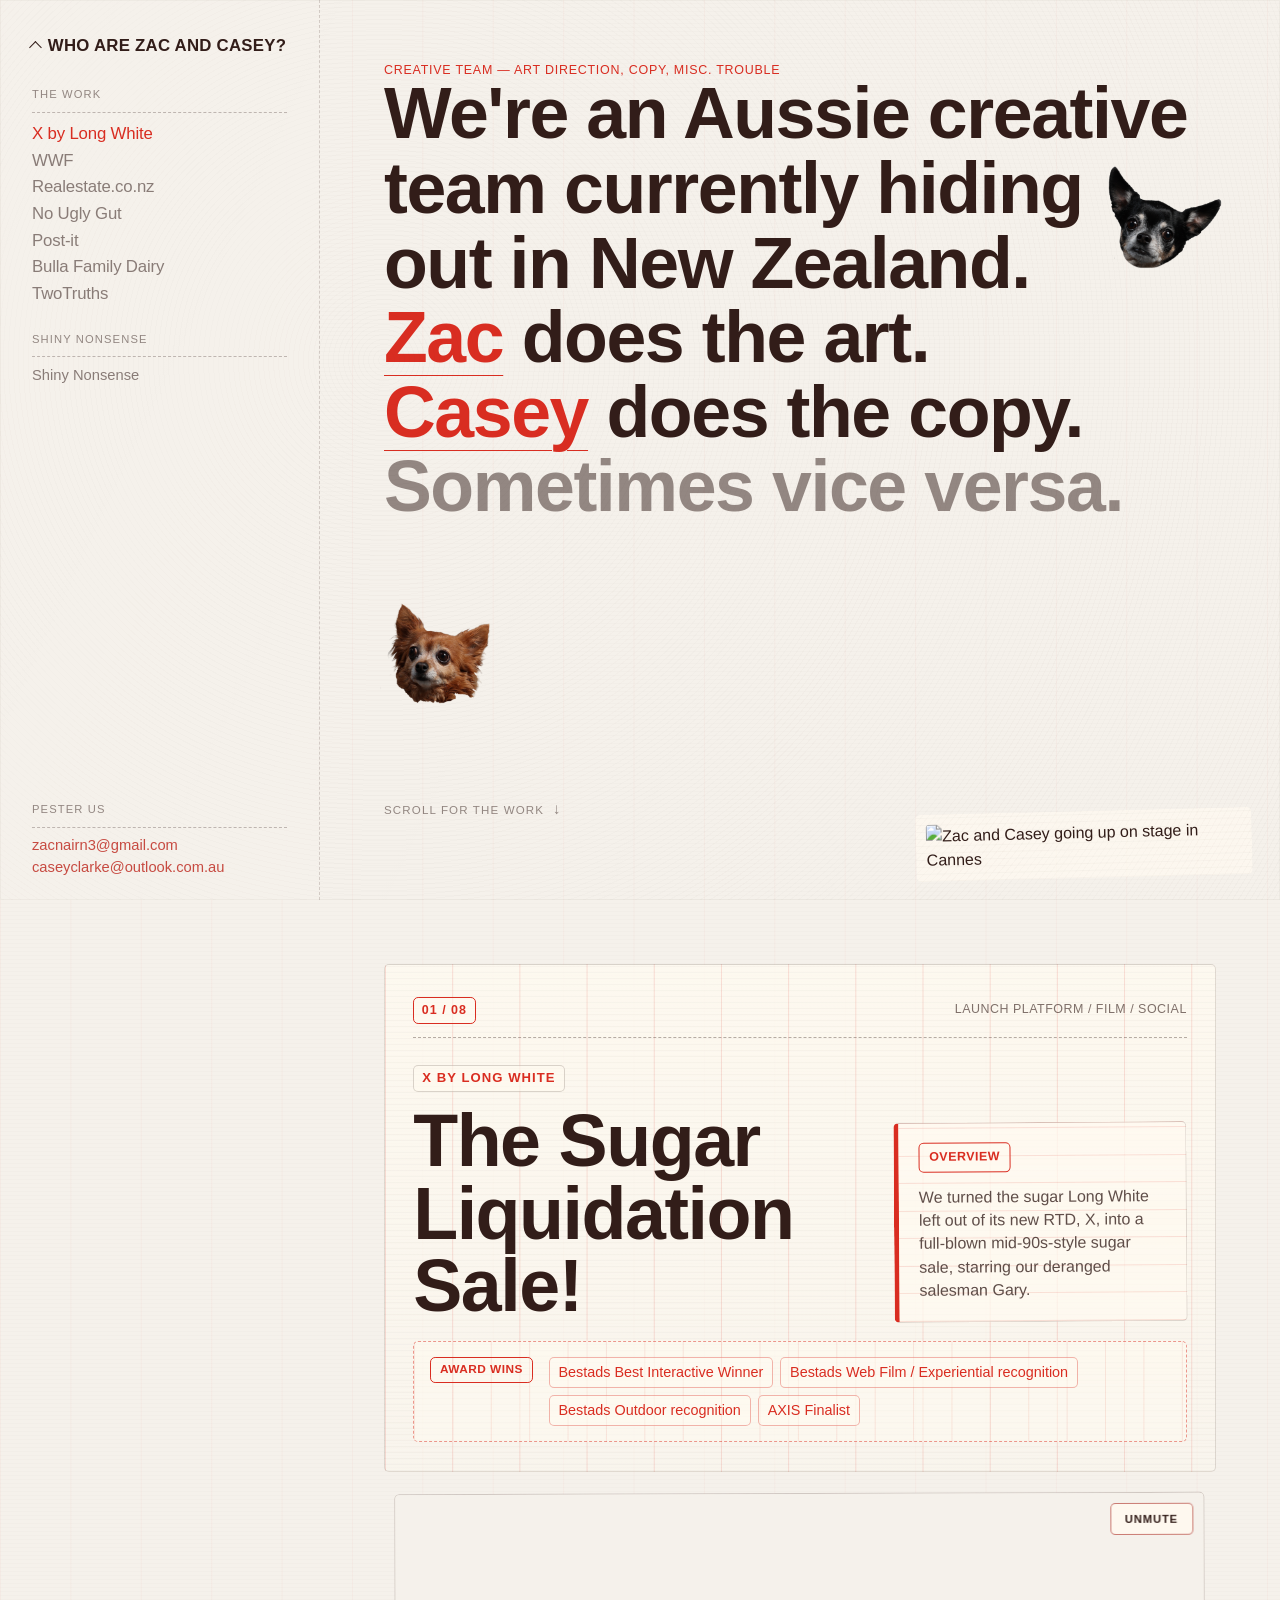
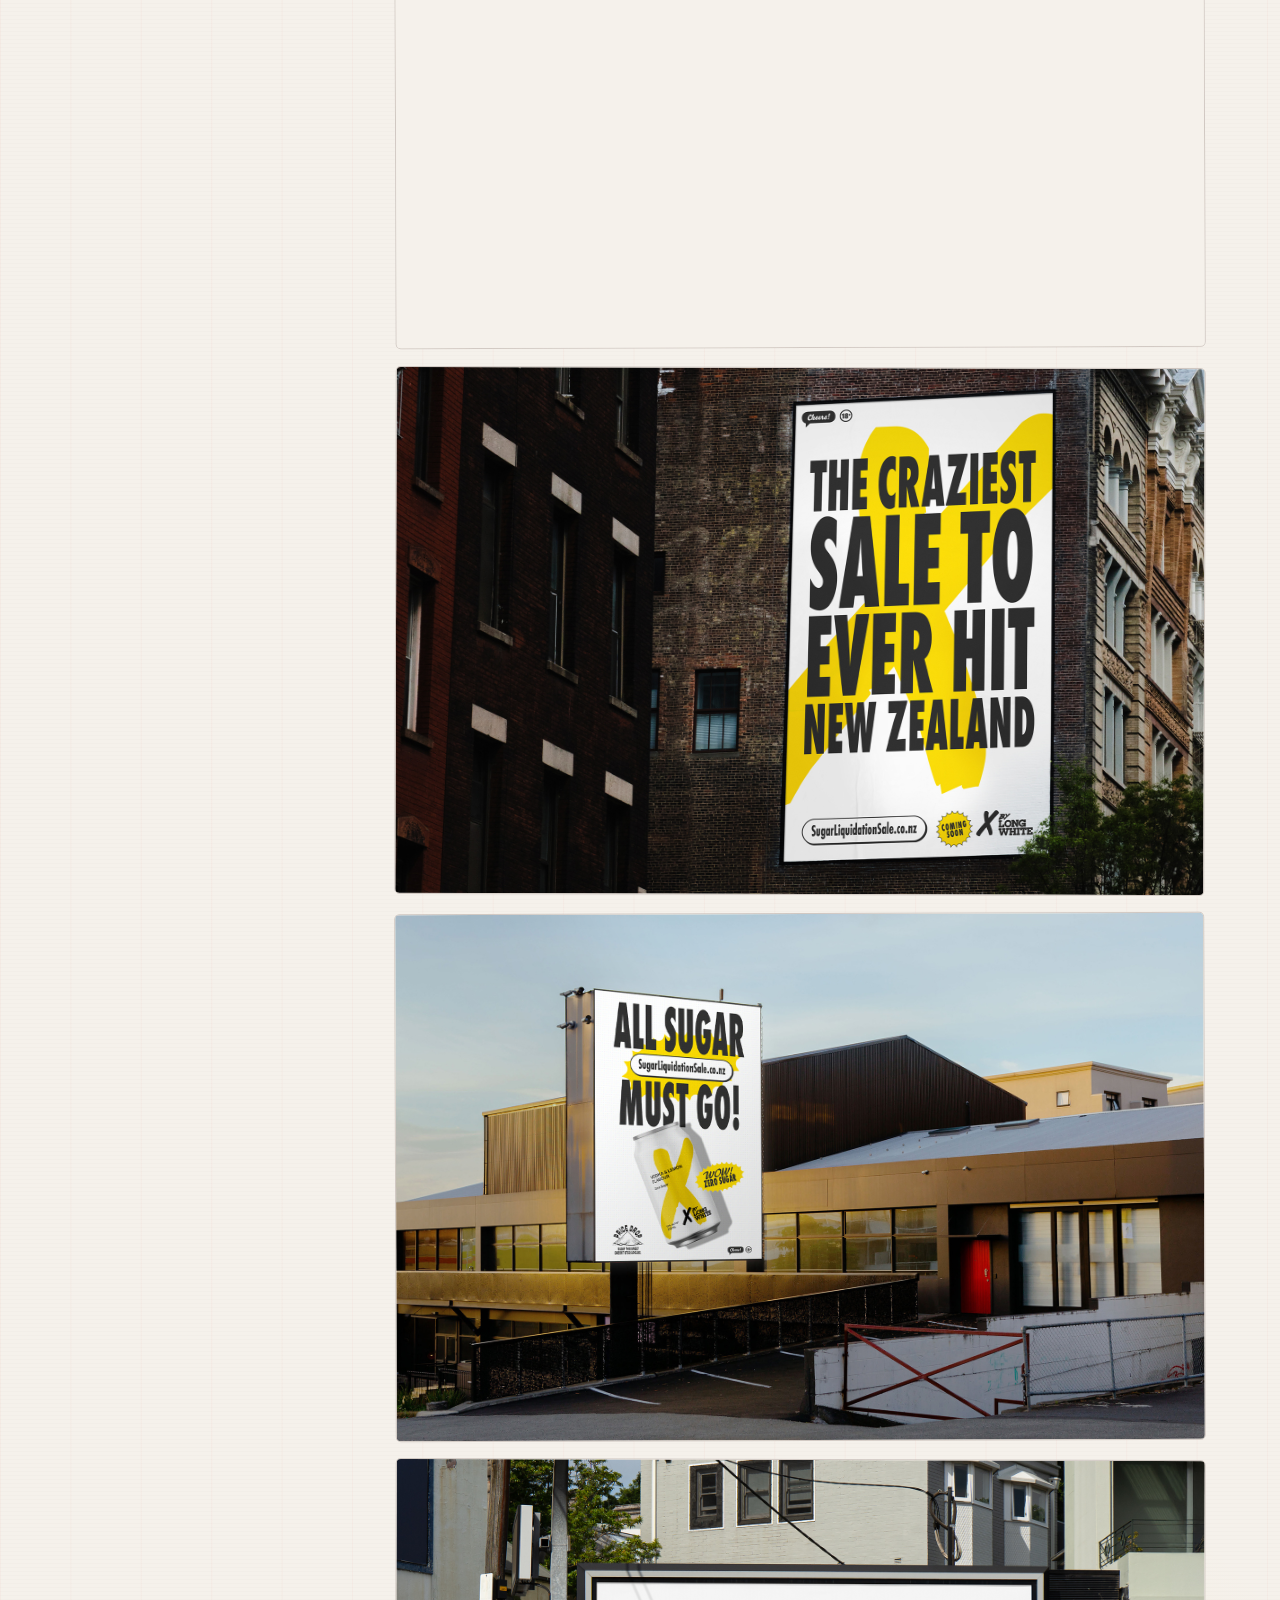
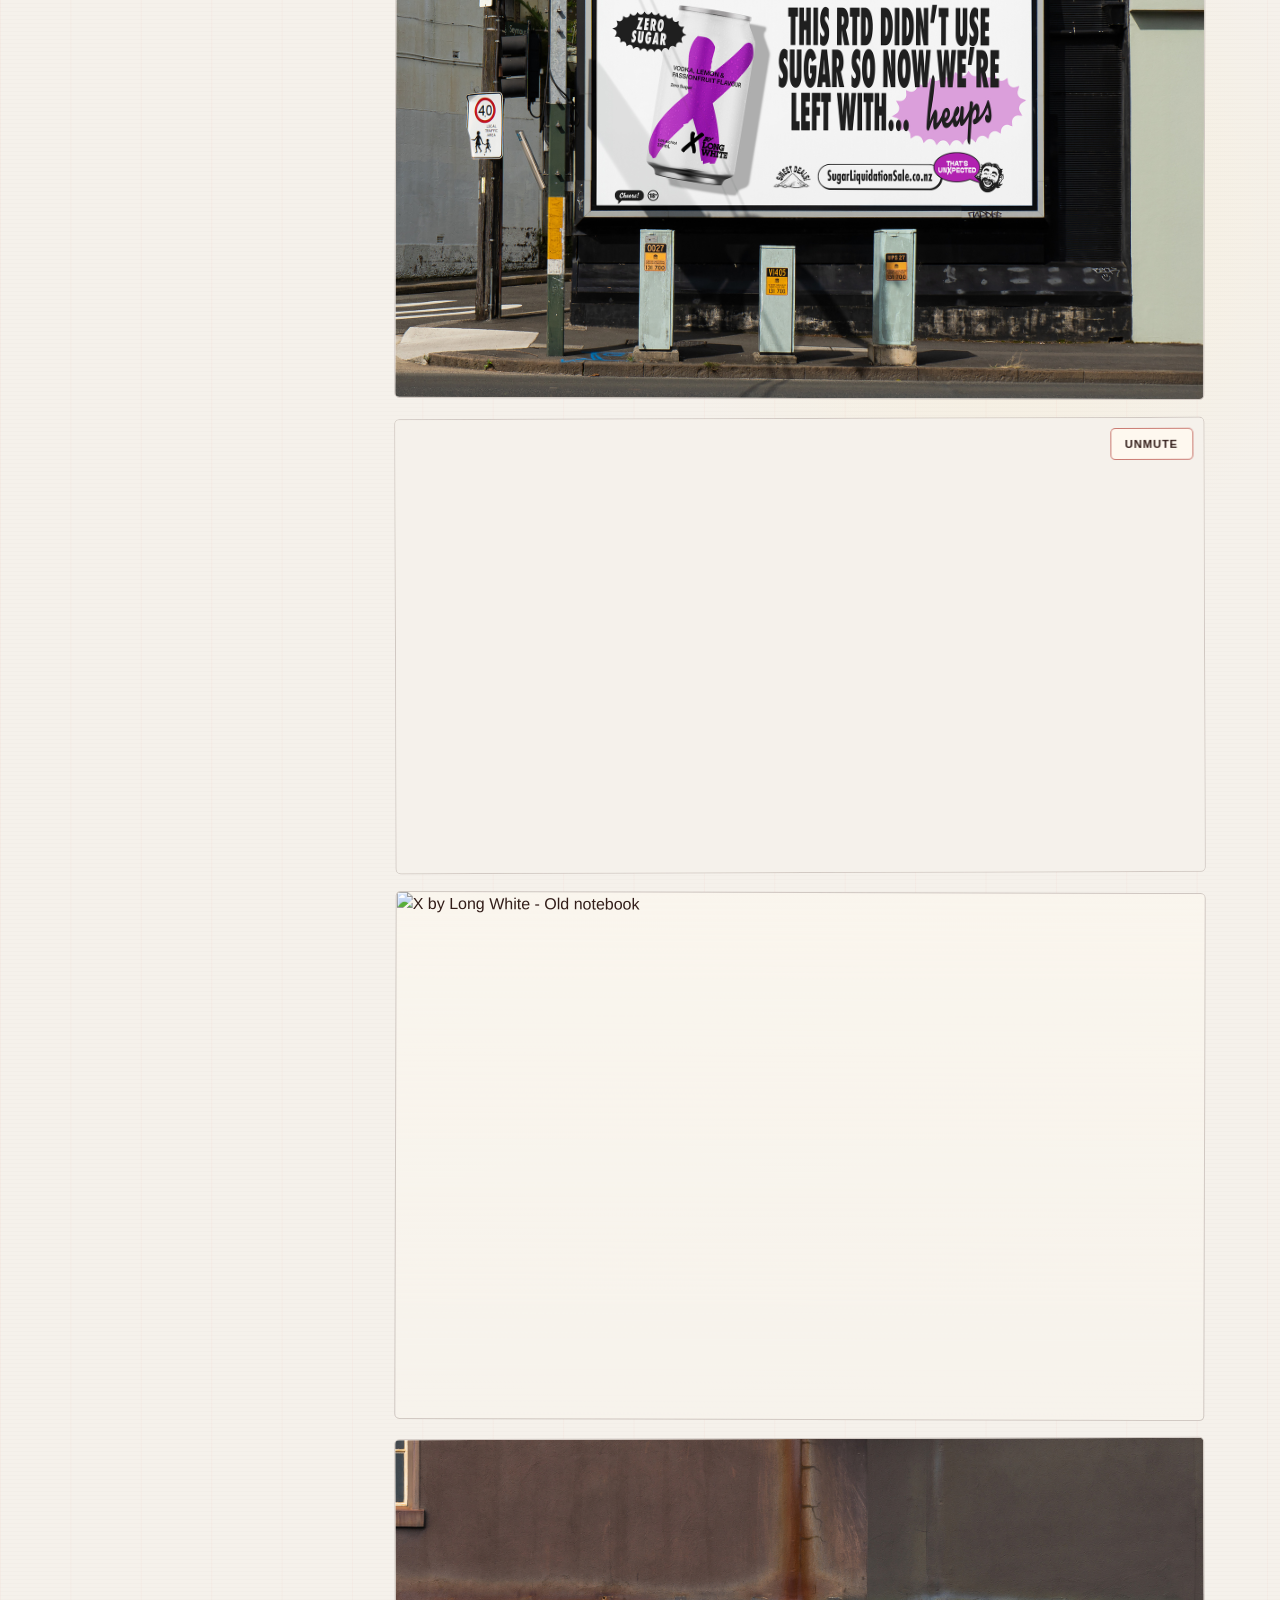
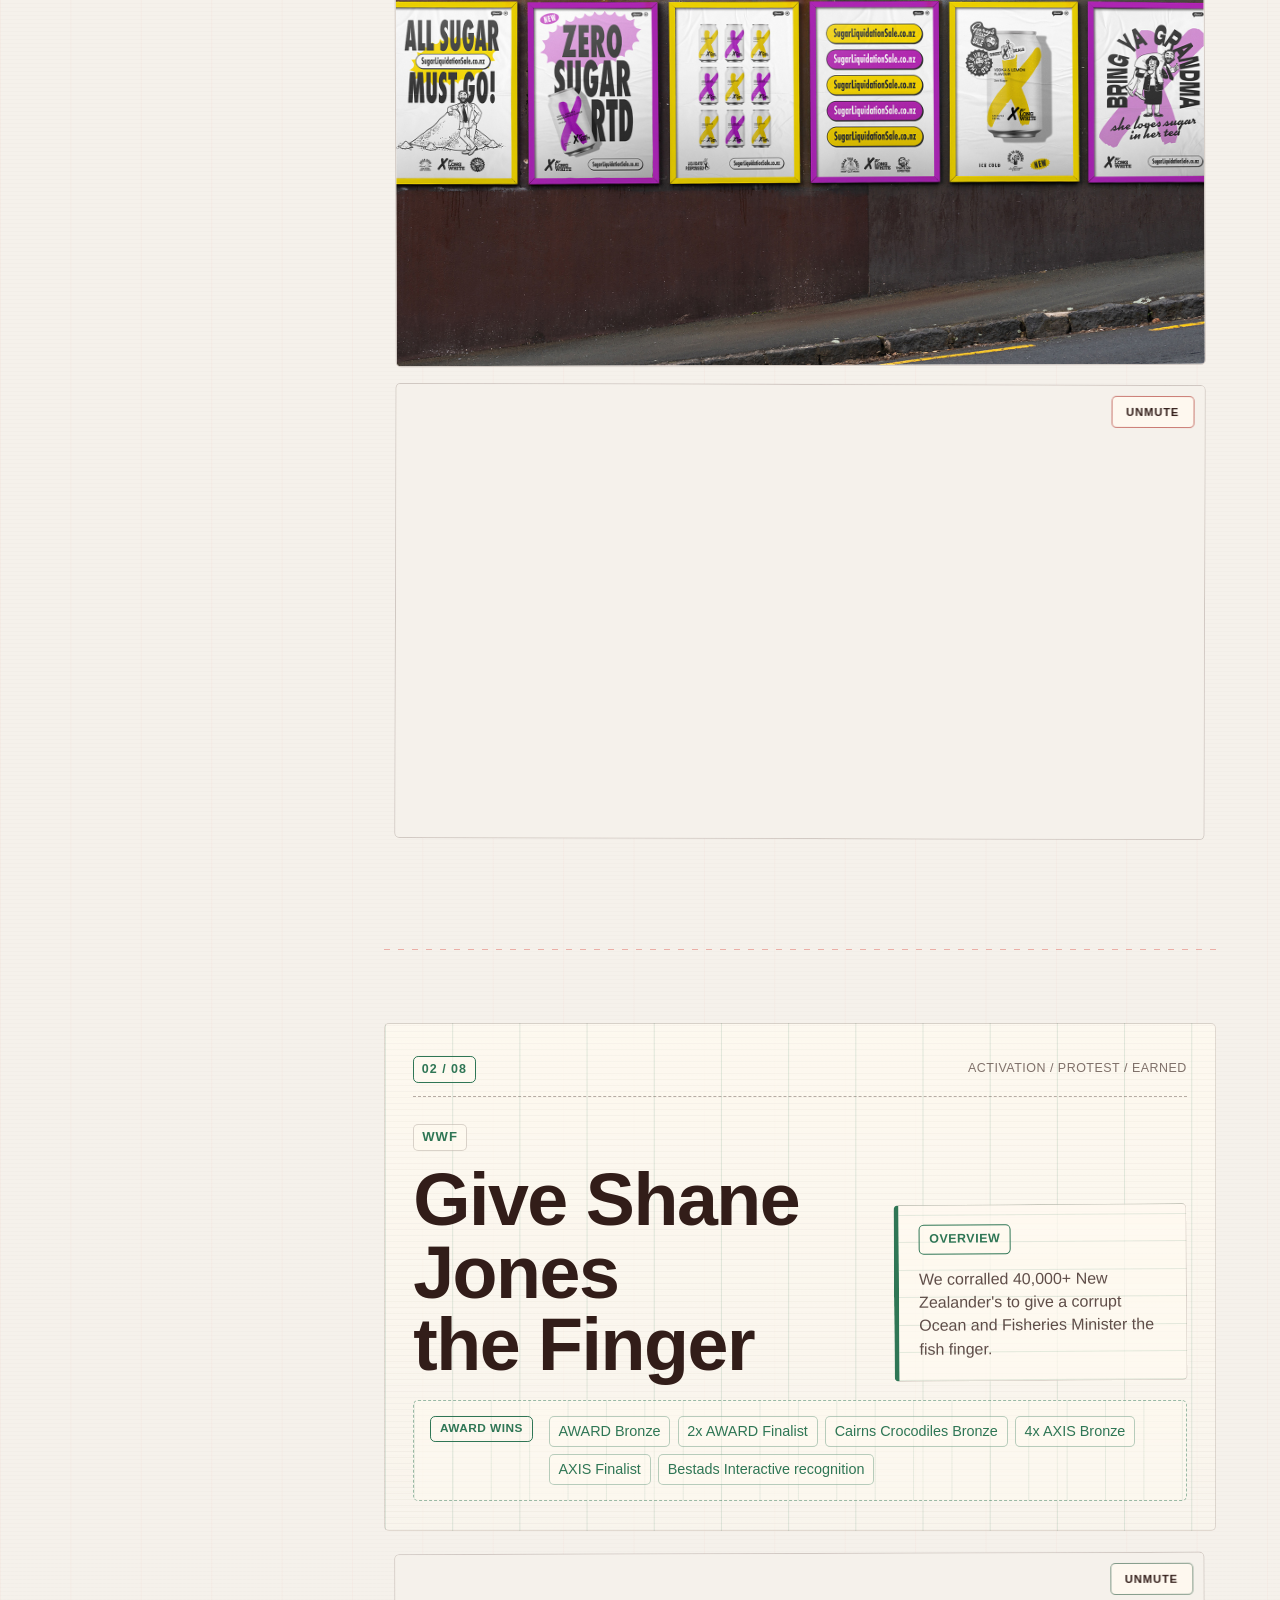
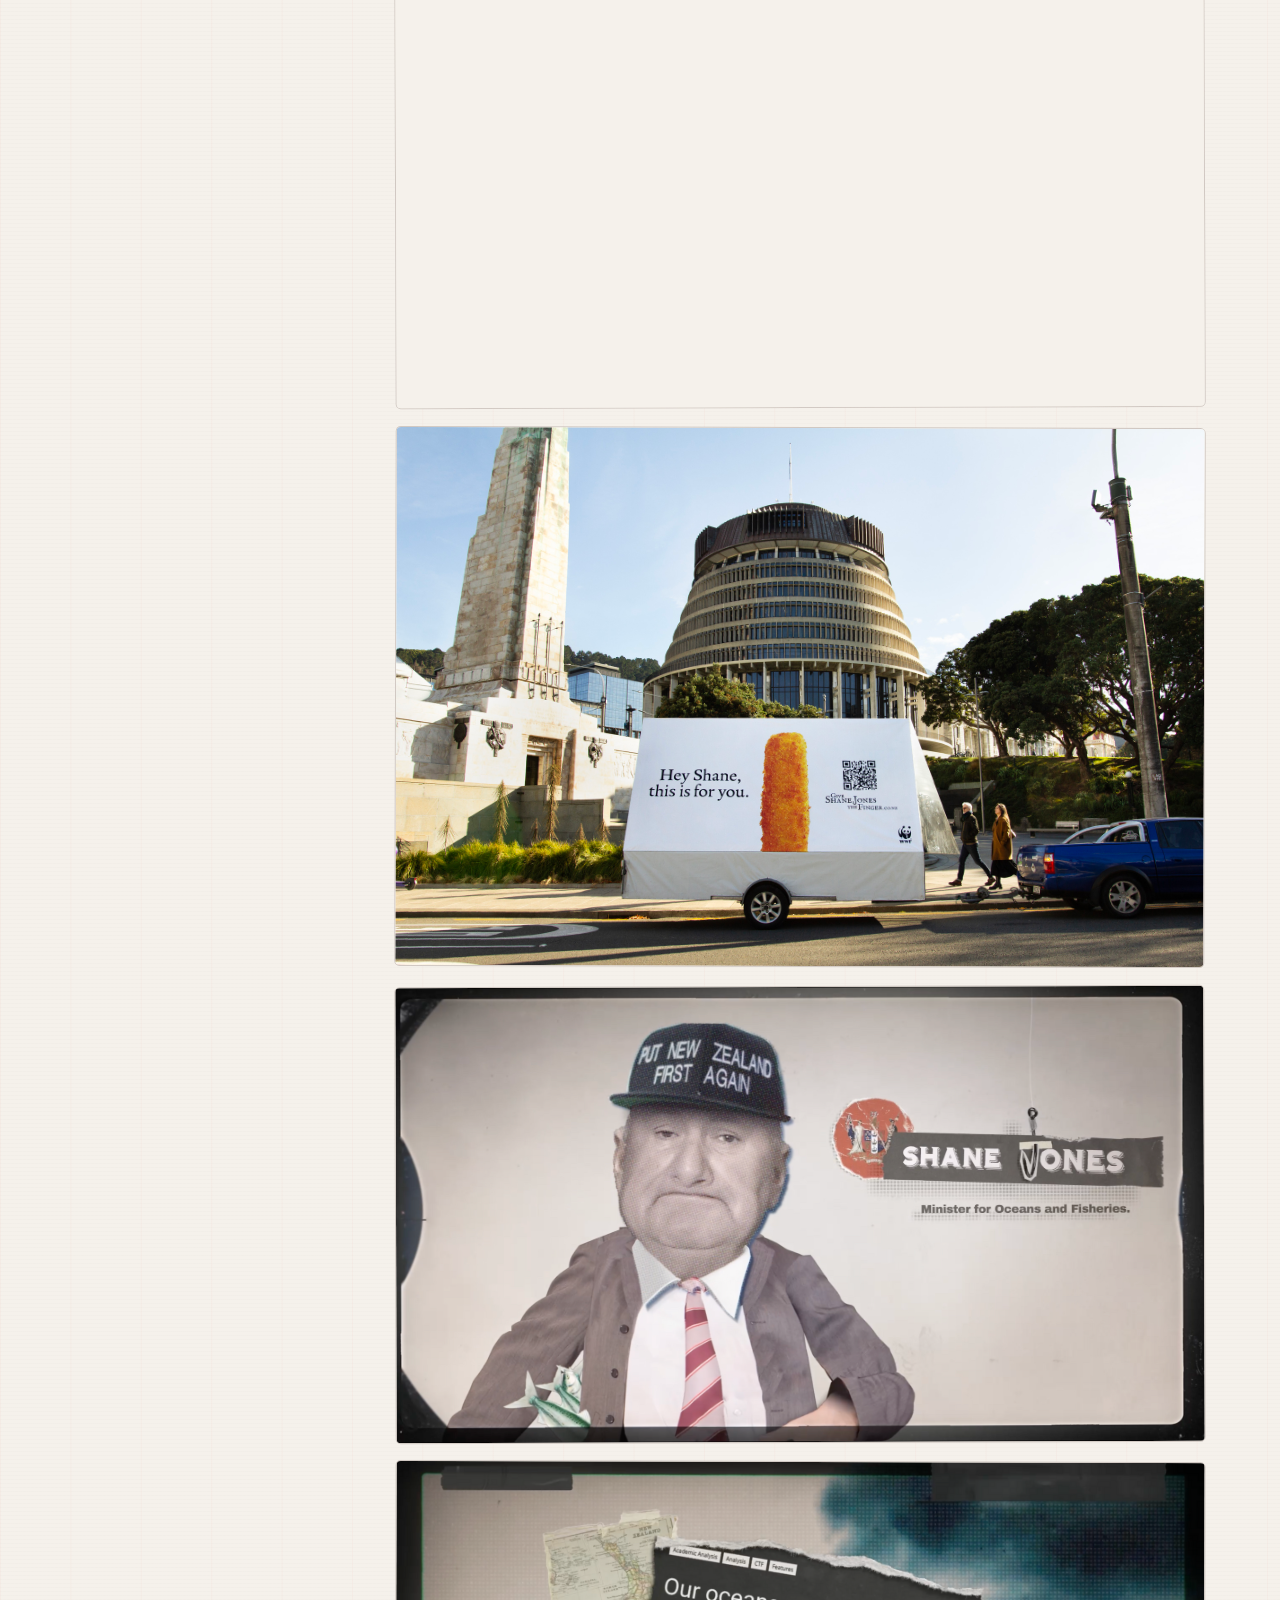
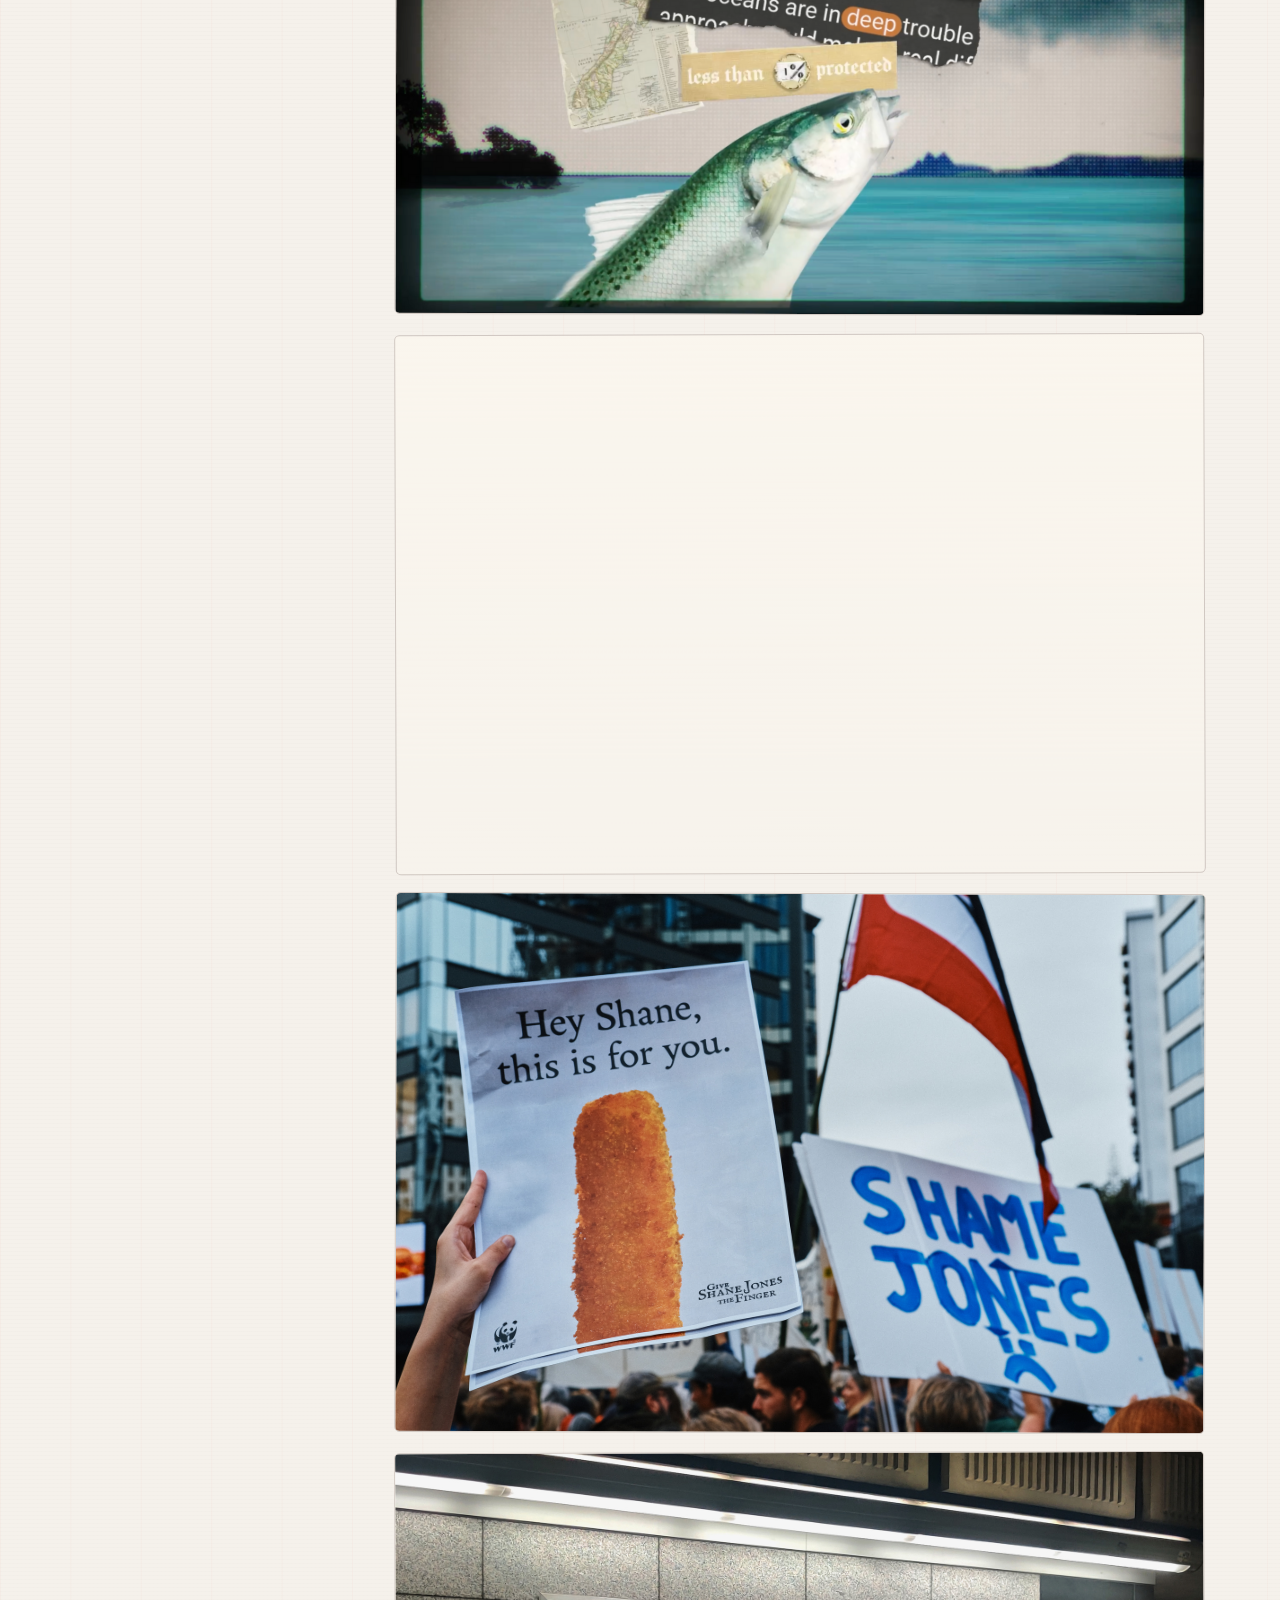
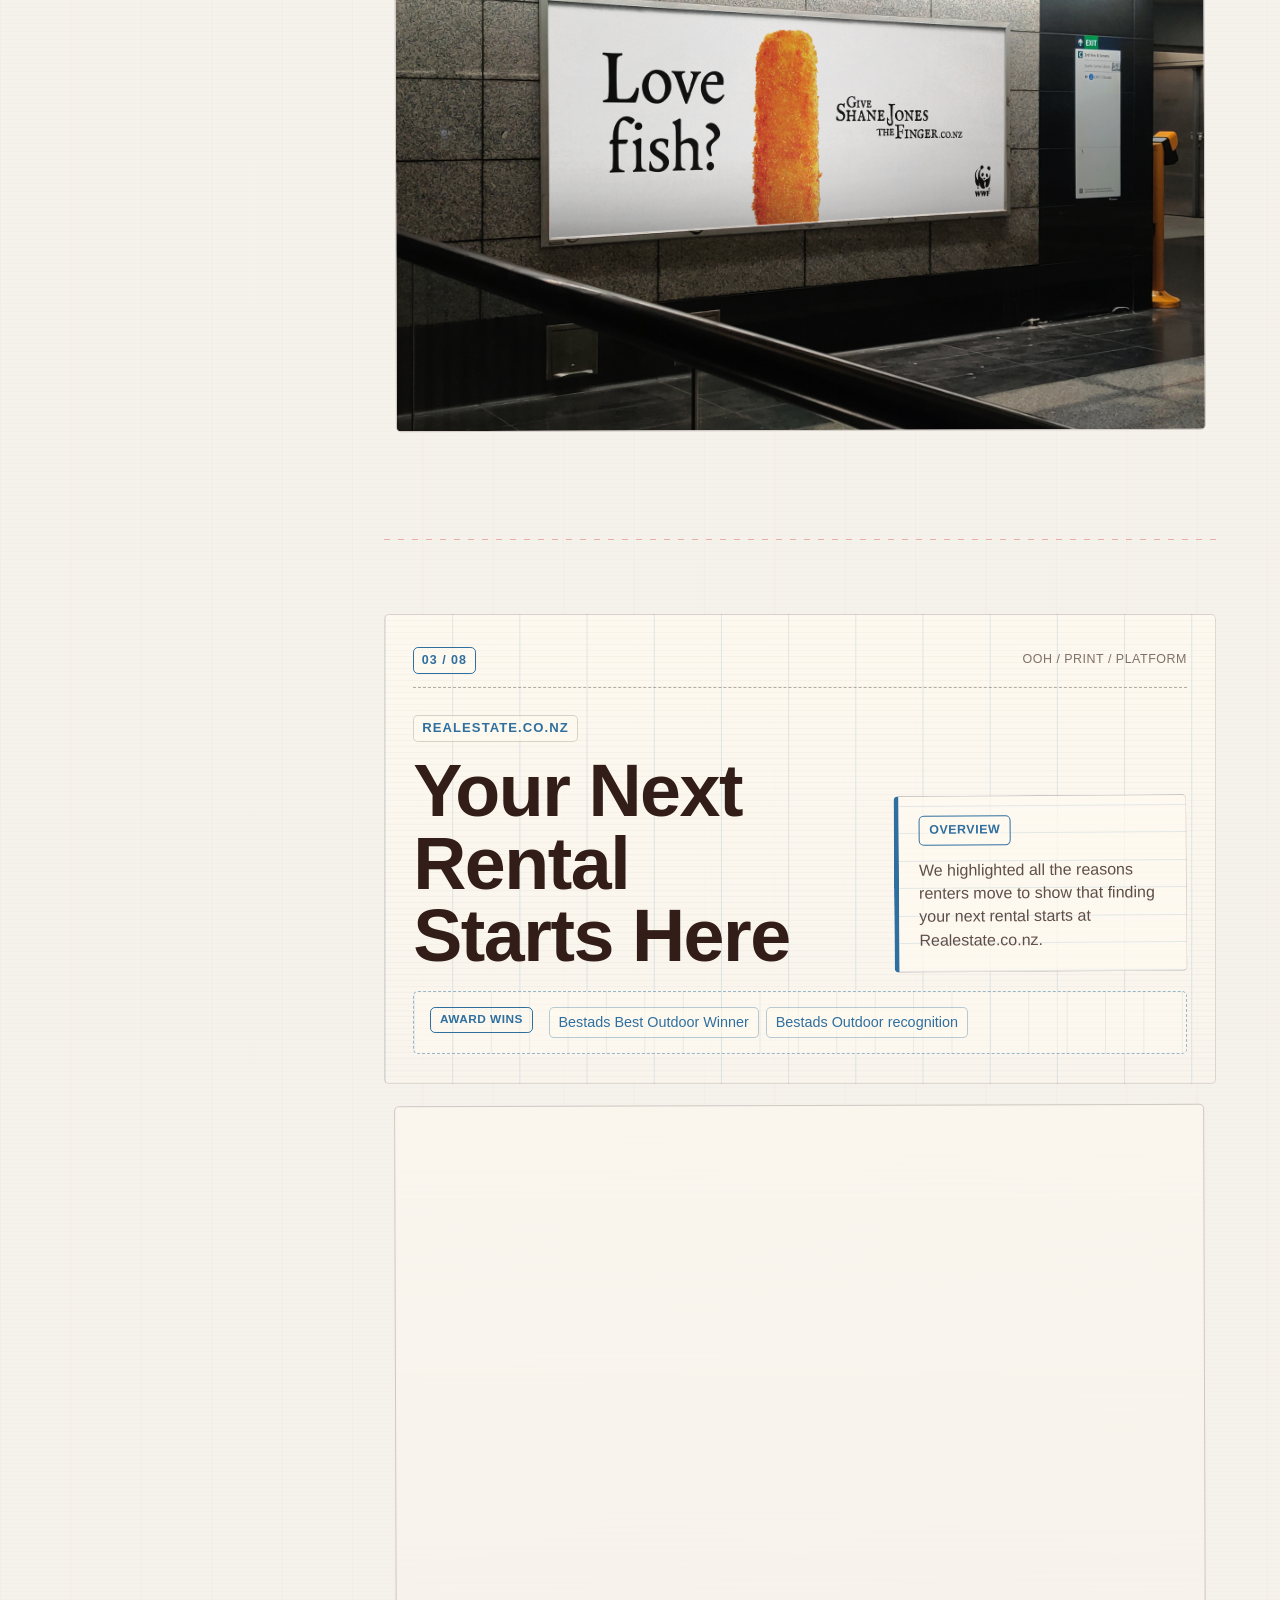
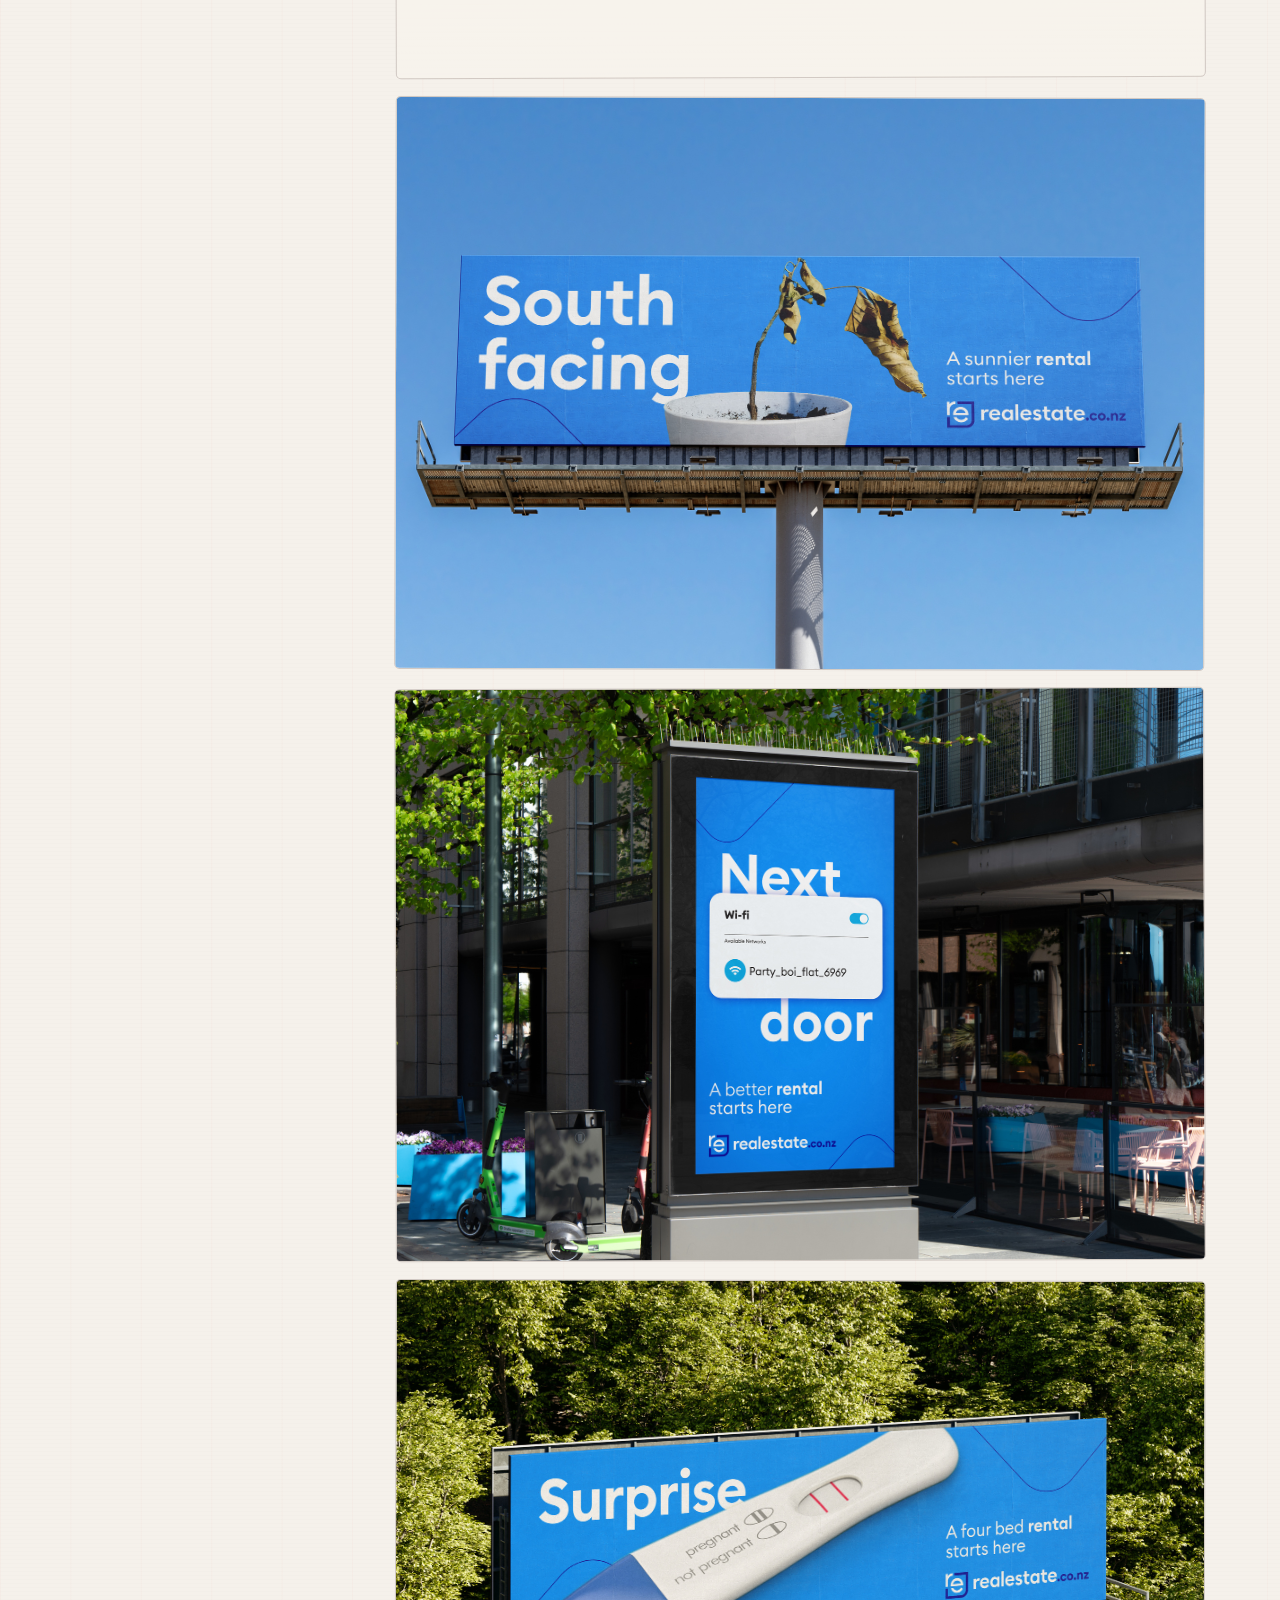
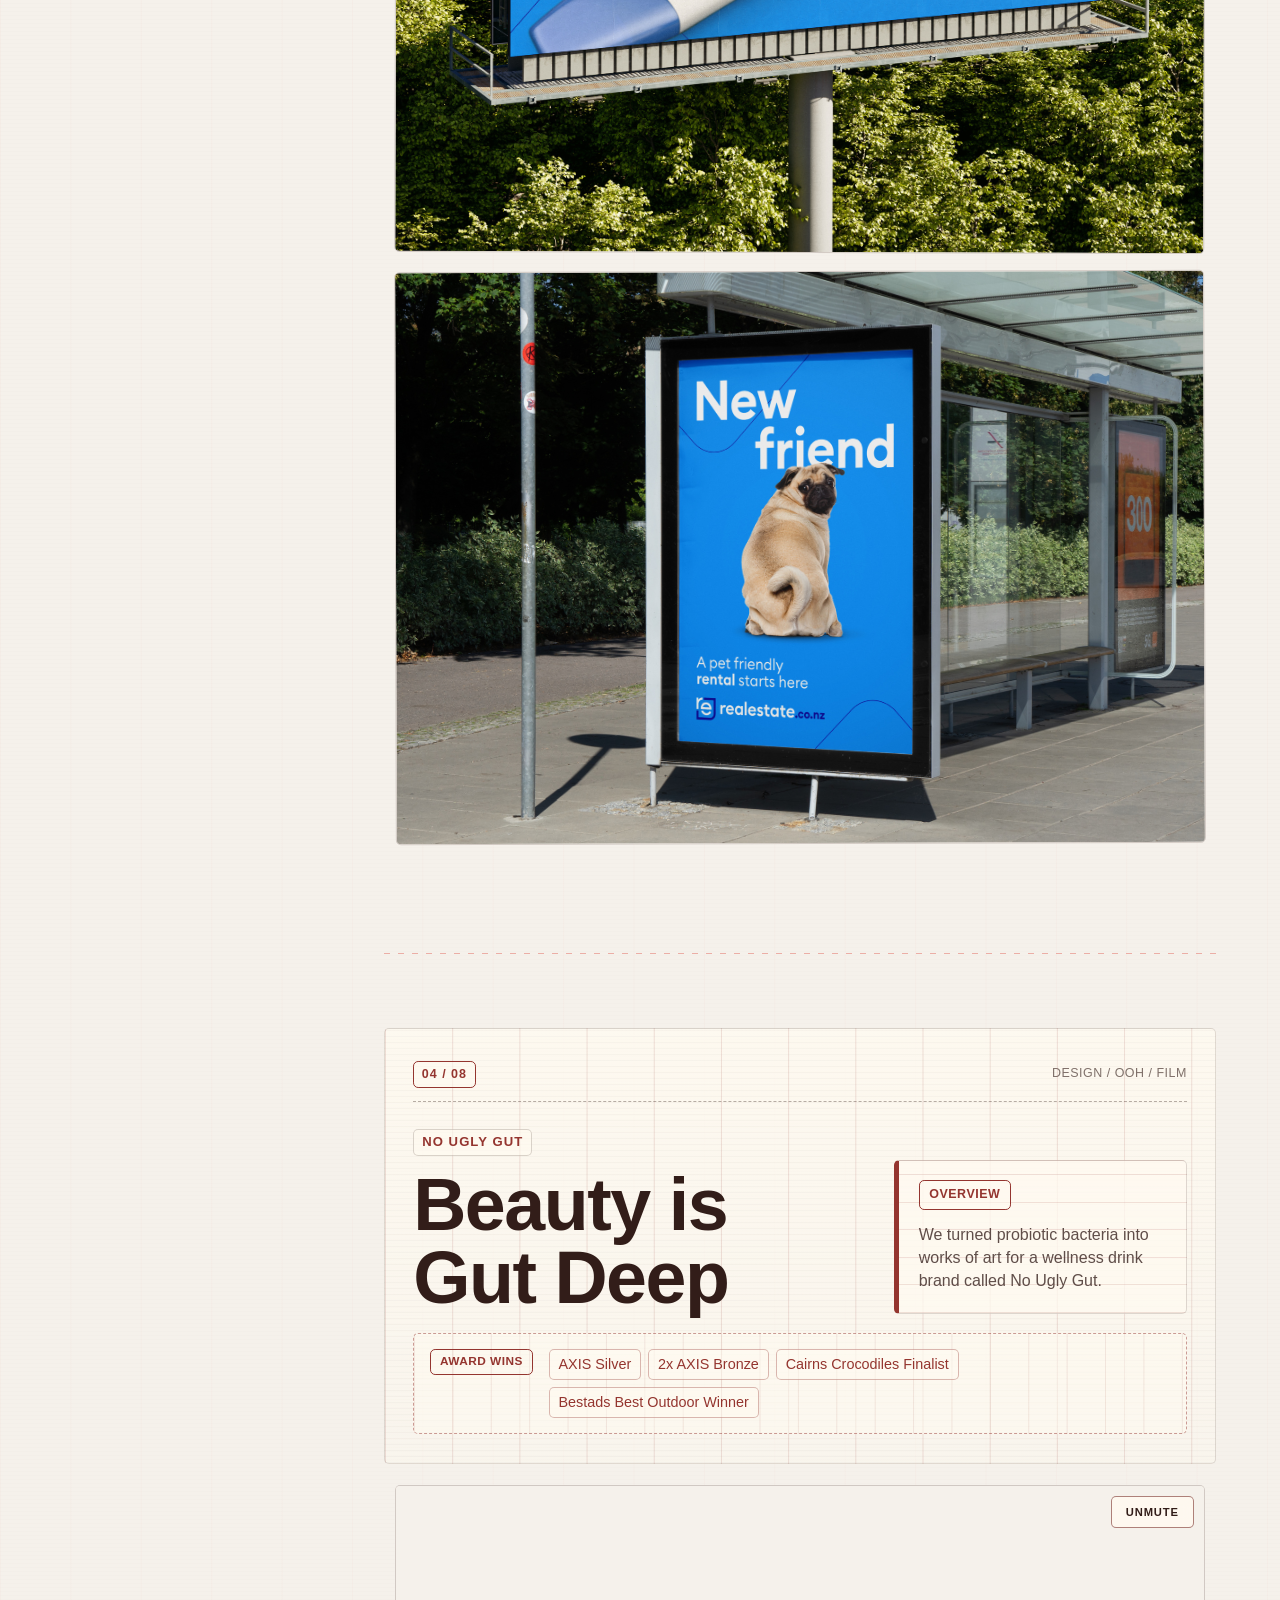
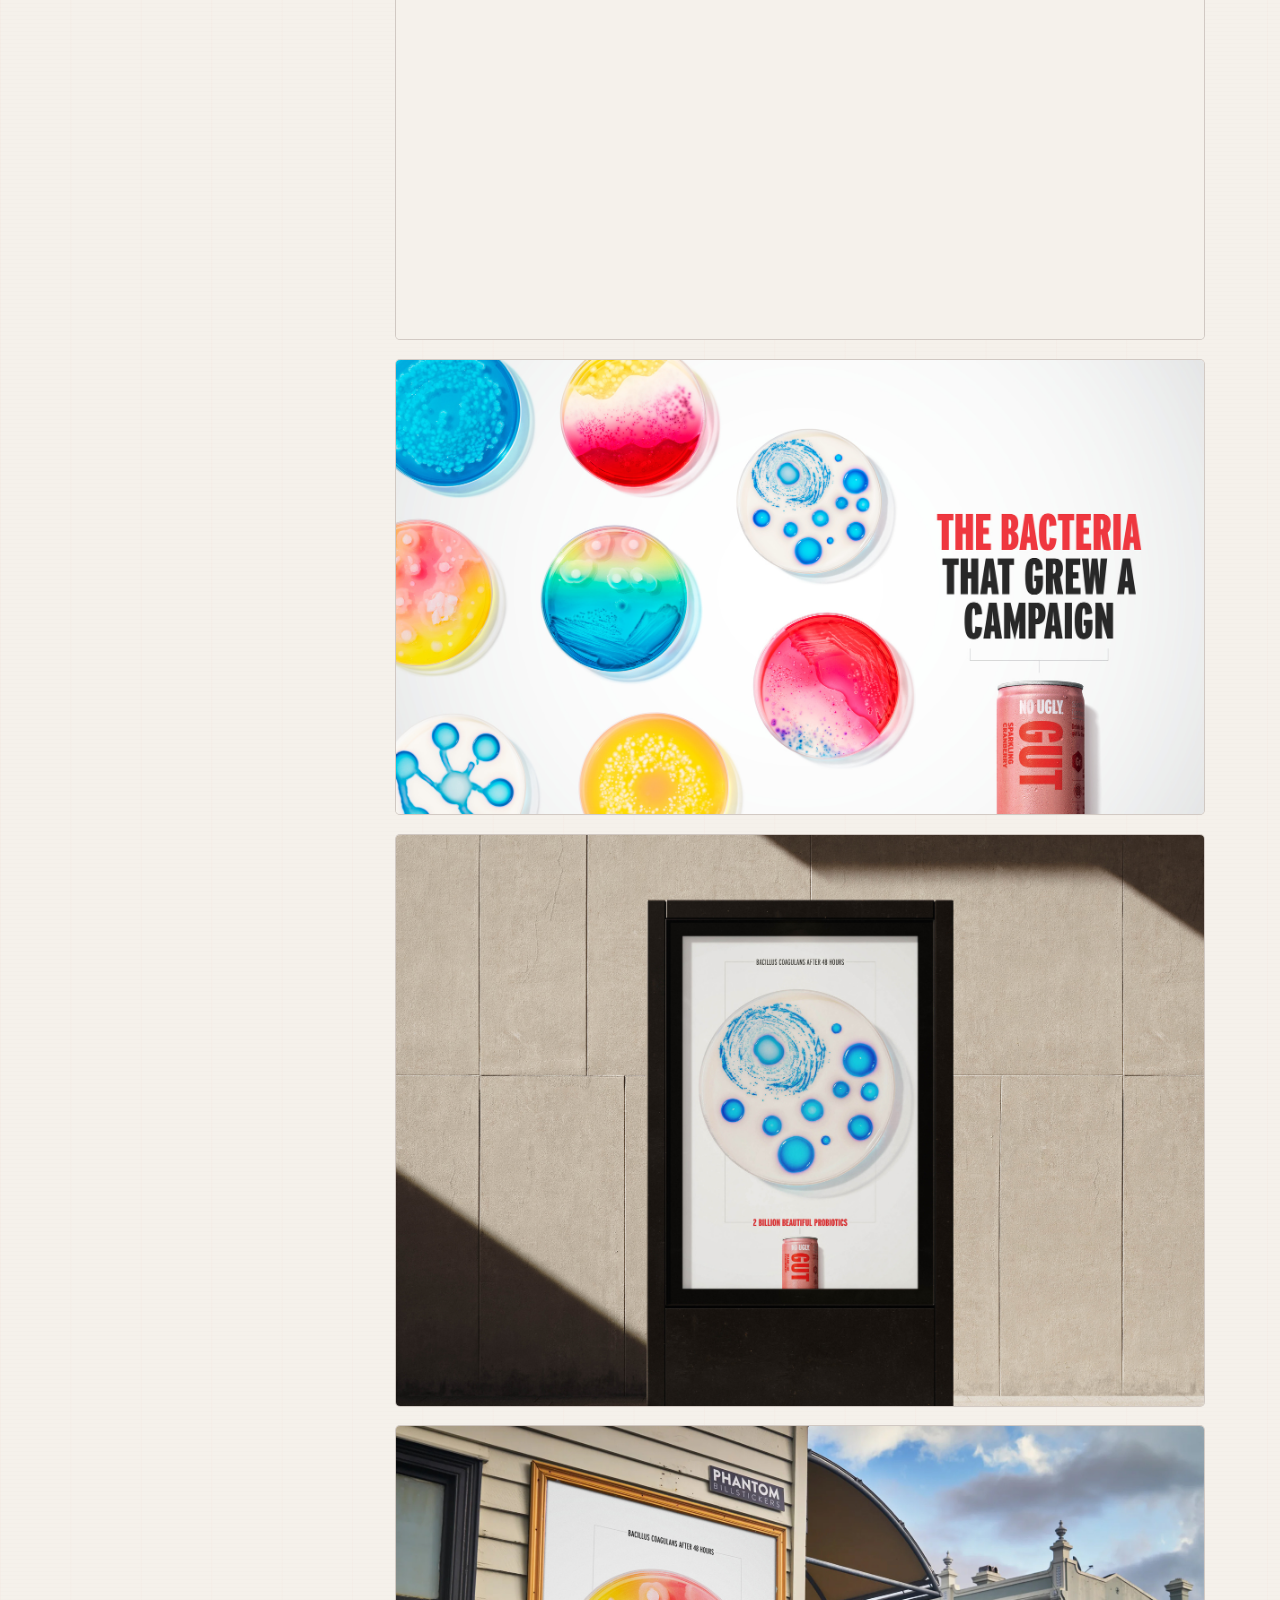
==== commit 16248523: "Apply Pages workflow and first-pass design feedback" ====
--- a/index.html
+++ b/index.html
@@ -17,10 +17,10 @@
     <div class="paper-edge" aria-hidden="true"></div>
 
     <nav class="rail" id="site-nav" aria-label="Portfolio">
-      <a class="rail-top-link" href="#top" aria-label="Back to top">Back to top</a>
+      <a class="rail-top-link" href="#top">Who are Zac and Casey?</a>
 
       <div class="rail-block">
-        <p class="rail-label">The actual work</p>
+        <p class="rail-label">THE WORK</p>
         <ol class="project-nav">
           <li><a href="#x-long-white" data-project-link="x-long-white">X by Long White</a></li>
           <li><a href="#wwf" data-project-link="wwf">WWF</a></li>
@@ -33,9 +33,9 @@
       </div>
 
       <div class="rail-block">
-        <p class="rail-label">Shiny nonsense</p>
+        <p class="rail-label">Shiny Nonsense</p>
         <ul class="rail-list rail-list--links">
-          <li><a href="#awards" data-section-link="awards">Awards</a></li>
+          <li><a href="#awards" data-section-link="awards">Shiny Nonsense</a></li>
         </ul>
       </div>
 
@@ -81,55 +81,55 @@
 
       <section class="awards" id="awards" aria-labelledby="awards-title">
         <div class="awards-head">
-          <p class="kicker">Recognition</p>
-          <h2 id="awards-title">Award show receipts.</h2>
+          <p class="kicker" id="awards-title">Shiny Nonsense</p>
         </div>
 
         <div class="award-board">
           <article class="award-card">
             <h3>Cannes Young Lions</h3>
             <ul>
-              <li><strong>Global Gold</strong><span>Digital 2023 — Little Learners League</span></li>
-              <li><strong>Australian National Gold</strong><span>Digital 2023 — Australia</span></li>
+              <li><strong>Global Gold</strong><span>2023 — Digital — Little Learners League</span></li>
+              <li><strong>Australian National Gold</strong><span>2023 — Digital — Australia</span></li>
             </ul>
           </article>
 
           <article class="award-card">
             <h3>Spikes Asia</h3>
             <ul>
-              <li><strong>Silver Spike</strong><span>Brand Experience &amp; Activation — Hard Rated Homecoming</span></li>
-              <li><strong>Shortlist</strong><span>Retail Promotions &amp; Competitions — Hard Rated Homecoming</span></li>
+              <li><strong>Silver Spike</strong><span>2024 — Brand Experience &amp; Activation — Hard Rated Homecoming</span></li>
+              <li><strong>Shortlist</strong><span>2024 — Retail Promotions &amp; Competitions — Hard Rated Homecoming</span></li>
             </ul>
           </article>
 
           <article class="award-card">
             <h3>B&amp;T Awards</h3>
             <ul>
-              <li><strong>Winner</strong><span>Best Digital Campaign — Bulla Margaret</span></li>
+              <li><strong>Winner</strong><span>2024 — Best Digital Campaign — Bulla Margaret</span></li>
             </ul>
           </article>
 
           <article class="award-card">
             <h3>AWARD Awards</h3>
             <ul>
-              <li><strong>Bronze</strong><span>PR &amp; Promotion — WWF The Finger</span></li>
-              <li><strong>Bronze</strong><span>Best Use of Social Media — Post-it</span></li>
-              <li><strong>Finalist</strong><span>WWF, Post-it and Bulla</span></li>
+              <li><strong>Bronze</strong><span>2024 — PR &amp; Promotion — WWF The Finger</span></li>
+              <li><strong>Bronze</strong><span>2024 — Best Use of Social Media — Post-it</span></li>
+              <li><strong>Finalist</strong><span>2024 — WWF, Post-it and Bulla</span></li>
             </ul>
           </article>
 
           <article class="award-card award-card--wide">
             <h3>AXIS Awards</h3>
             <ul>
-              <li><strong>Silver</strong><span>Radio &amp; Audio Campaigns — Black Heart Rum, The Shanty for Missing Chums</span></li>
-              <li><strong>Silver</strong><span>Art Direction / OOH — No Ugly Gut Fizz</span></li>
-              <li><strong>Bronze</strong><span>Radio &amp; Audio Over 30 Seconds — Black Heart Rum, The Shanty for Missing Chums</span></li>
-              <li><strong>Bronze</strong><span>Direct Campaign — Hard Rated Homecoming</span></li>
-              <li><strong>Bronze</strong><span>Social — Hard Rated Homecoming</span></li>
-              <li><strong>Bronze</strong><span>No Ugly Gut Galaxy</span></li>
-              <li><strong>Bronze</strong><span>No Ugly Gut Sunny Side Up</span></li>
-              <li><strong>Bronze</strong><span>WWF The Finger — 4x charity categories</span></li>
-              <li><strong>Finalists</strong><span>11x across Asahi, WWF and No Ugly work</span></li>
+              <li><strong>Silver</strong><span>2025 — Radio &amp; Audio Campaigns — Black Heart Rum, The Shanty for Missing Chums</span></li>
+              <li><strong>Silver</strong><span>2025 — Art Direction / OOH — No Ugly Gut Fizz</span></li>
+              <li><strong>Bronze</strong><span>2025 — Radio &amp; Audio Over 30 Seconds — Black Heart Rum, The Shanty for Missing Chums</span></li>
+              <li><strong>Bronze</strong><span>2025 — Direct Campaign — Hard Rated Homecoming</span></li>
+              <li><strong>Bronze</strong><span>2025 — Social — Hard Rated Homecoming</span></li>
+              <li><strong>Bronze</strong><span>2025 — No Ugly Gut Galaxy</span></li>
+              <li><strong>Bronze</strong><span>2025 — No Ugly Gut Sunny Side Up</span></li>
+              <li><strong>Bronze</strong><span>2025 — WWF The Finger — 4x charity categories</span></li>
+              <li><strong>Silver</strong><span>2024 — Radio &amp; Audio — Sea Shanties</span></li>
+              <li><strong>Finalists</strong><span>2025 — 11x across Asahi, WWF and No Ugly work</span></li>
             </ul>
           </article>
 
--- a/styles.css
+++ b/styles.css
@@ -91,10 +91,10 @@
   align-items: center;
   gap: 0.45rem;
   color: var(--ink);
-  font-size: 0.68rem;
+  font-size: clamp(1.05rem, 1.3vw, 1.35rem);
   font-weight: 760;
   line-height: 1;
-  letter-spacing: 0.1em;
+  letter-spacing: 0.015em;
   text-transform: uppercase;
 }
 
@@ -237,7 +237,7 @@
   margin: 0;
   padding: 0.65rem;
   display: block;
-  border: 1px solid rgba(50, 29, 25, 0.18);
+  border: 0;
   border-radius: var(--box-radius);
   background:
     repeating-linear-gradient(0deg, rgba(50, 29, 25, 0.025) 0 1px, transparent 1px 7px),
@@ -248,7 +248,7 @@
 
 .hero-stage span {
   position: absolute;
-  top: 0.72rem;
+  top: -2rem;
   left: 0.72rem;
   z-index: 2;
   width: max-content;
@@ -283,10 +283,10 @@
 .hero-dog-wrap {
   position: absolute;
   z-index: 4;
-  width: clamp(4.4rem, 8vw, 8.8rem);
+  width: clamp(5.6rem, 10vw, 11.2rem);
   pointer-events: auto;
-  mix-blend-mode: multiply;
-  opacity: 0.92;
+  mix-blend-mode: normal;
+  opacity: 1;
 }
 
 .hero-dog-wrap img {
@@ -299,7 +299,7 @@
 .hero-dog-wrap span {
   position: absolute;
   left: 50%;
-  bottom: calc(100% + 0.28rem);
+  bottom: calc(100% + 0.12rem);
   padding: 0.3rem 0.45rem 0.28rem;
   border: 1px solid color-mix(in srgb, var(--red) 58%, rgba(50, 29, 25, 0.18));
   border-radius: var(--box-radius);
@@ -323,23 +323,27 @@
 .hero-dog-wrap--lola {
   left: clamp(1rem, 4vw, 5rem);
   bottom: 20%;
-  animation: dog-float-a 7.5s ease-in-out infinite alternate;
+  animation: dog-float-a 6.4s ease-in-out infinite alternate;
 }
 
 .hero-dog-wrap--neal {
   right: clamp(1rem, 4vw, 5rem);
   top: 18%;
-  animation: dog-float-b 8.4s ease-in-out infinite alternate;
+  animation: dog-float-b 7s ease-in-out infinite alternate;
+}
+
+.hero-dog-wrap--neal span {
+  bottom: calc(100% - 0.08rem);
 }
 
 @keyframes dog-float-a {
-  from { transform: translate3d(-0.5rem, 1rem, 0) rotate(-11deg); }
-  to { transform: translate3d(4rem, -3.1rem, 0) rotate(10deg); }
+  from { transform: translate3d(-1rem, 1.4rem, 0) rotate(-13deg); }
+  to { transform: translate3d(5.6rem, -4.2rem, 0) rotate(12deg); }
 }
 
 @keyframes dog-float-b {
-  from { transform: translate3d(0.8rem, -0.4rem, 0) rotate(9deg); }
-  to { transform: translate3d(-4.2rem, 3rem, 0) rotate(-7deg); }
+  from { transform: translate3d(1.4rem, -0.8rem, 0) rotate(11deg); }
+  to { transform: translate3d(-5.8rem, 4.1rem, 0) rotate(-9deg); }
 }
 
 @keyframes stage-drift {
@@ -563,7 +567,7 @@
 }
 
 .case-opener::before {
-  content: "";
+  content: none;
   position: absolute;
   top: -0.65rem;
   left: clamp(1.2rem, 5vw, 5rem);
@@ -577,7 +581,7 @@
 }
 
 .case-opener::after {
-  content: "";
+  content: none;
   position: absolute;
   right: 1.2rem;
   bottom: -0.65rem;
@@ -822,7 +826,7 @@
 
 .case-note > span {
   display: inline-block;
-  width: max-content;
+  width: fit-content;
   max-width: 100%;
   padding: 0.45rem 0.6rem;
   border: 1px solid currentColor;
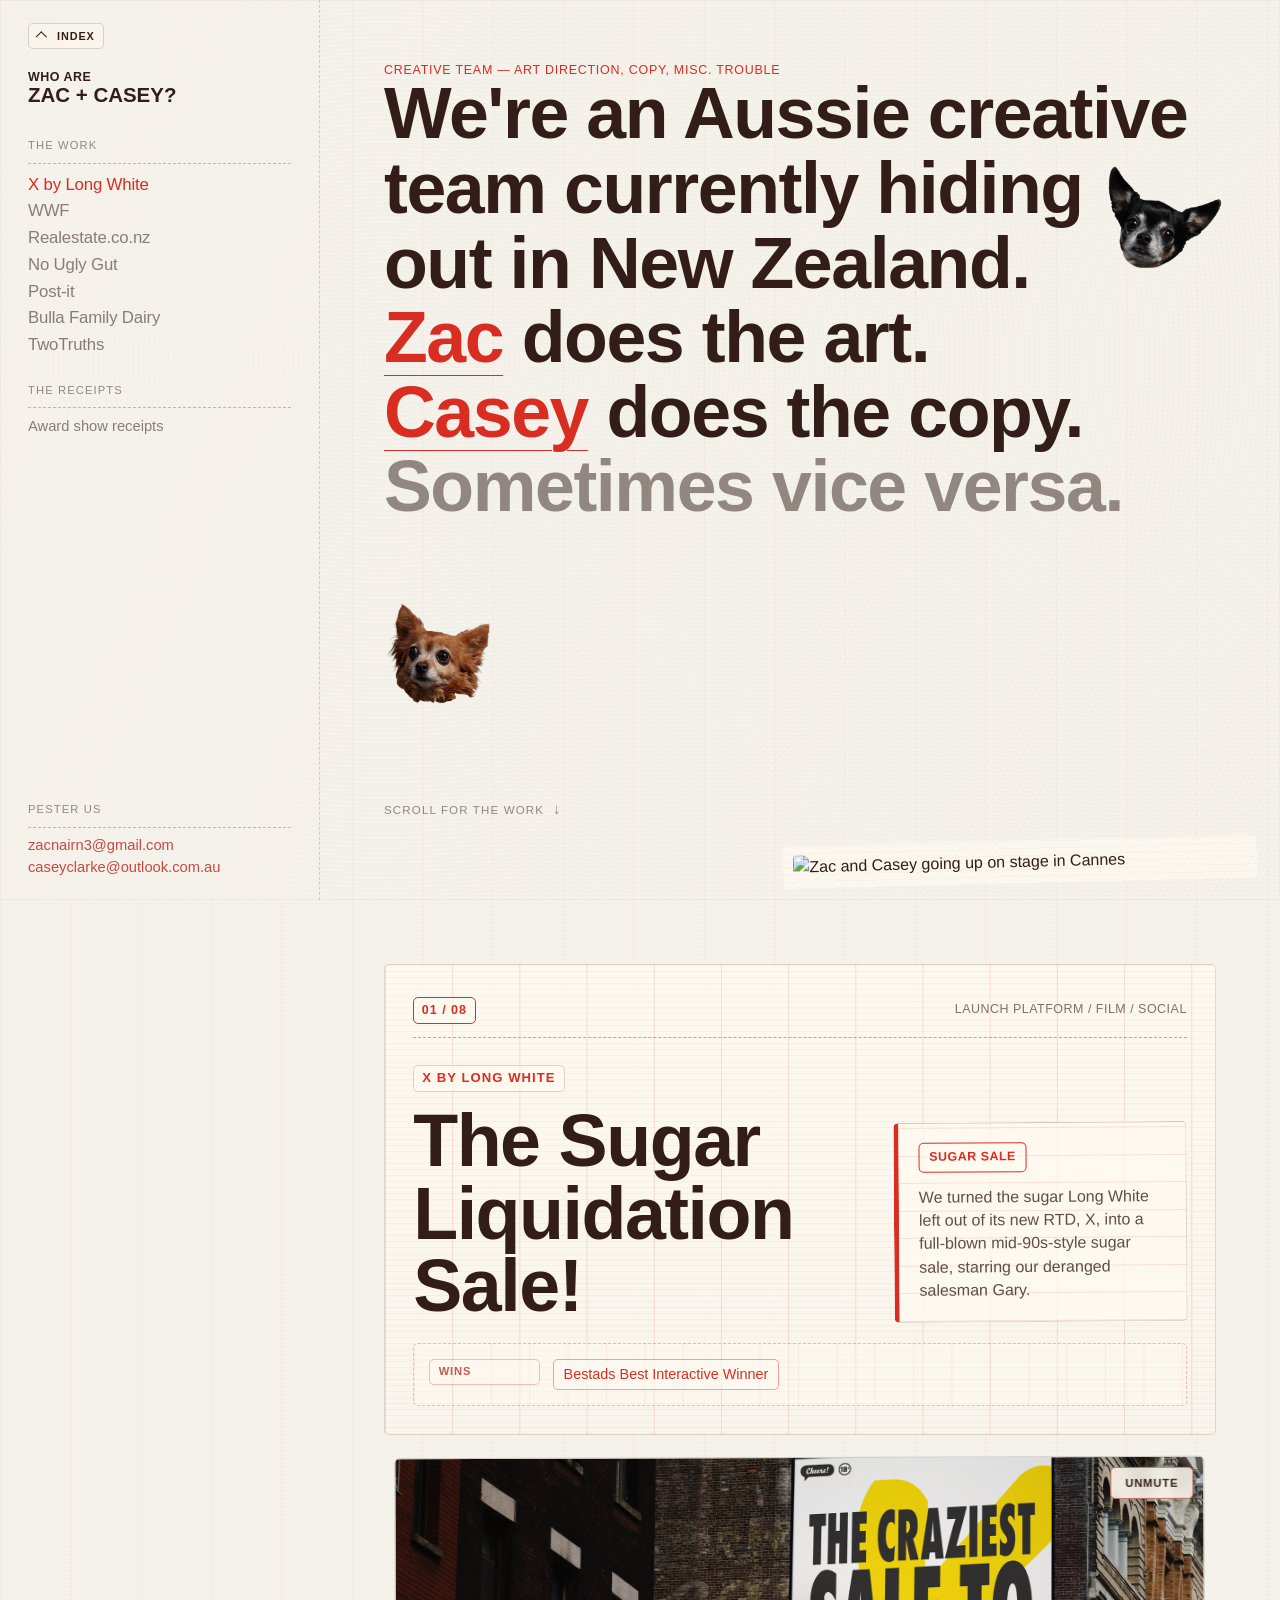
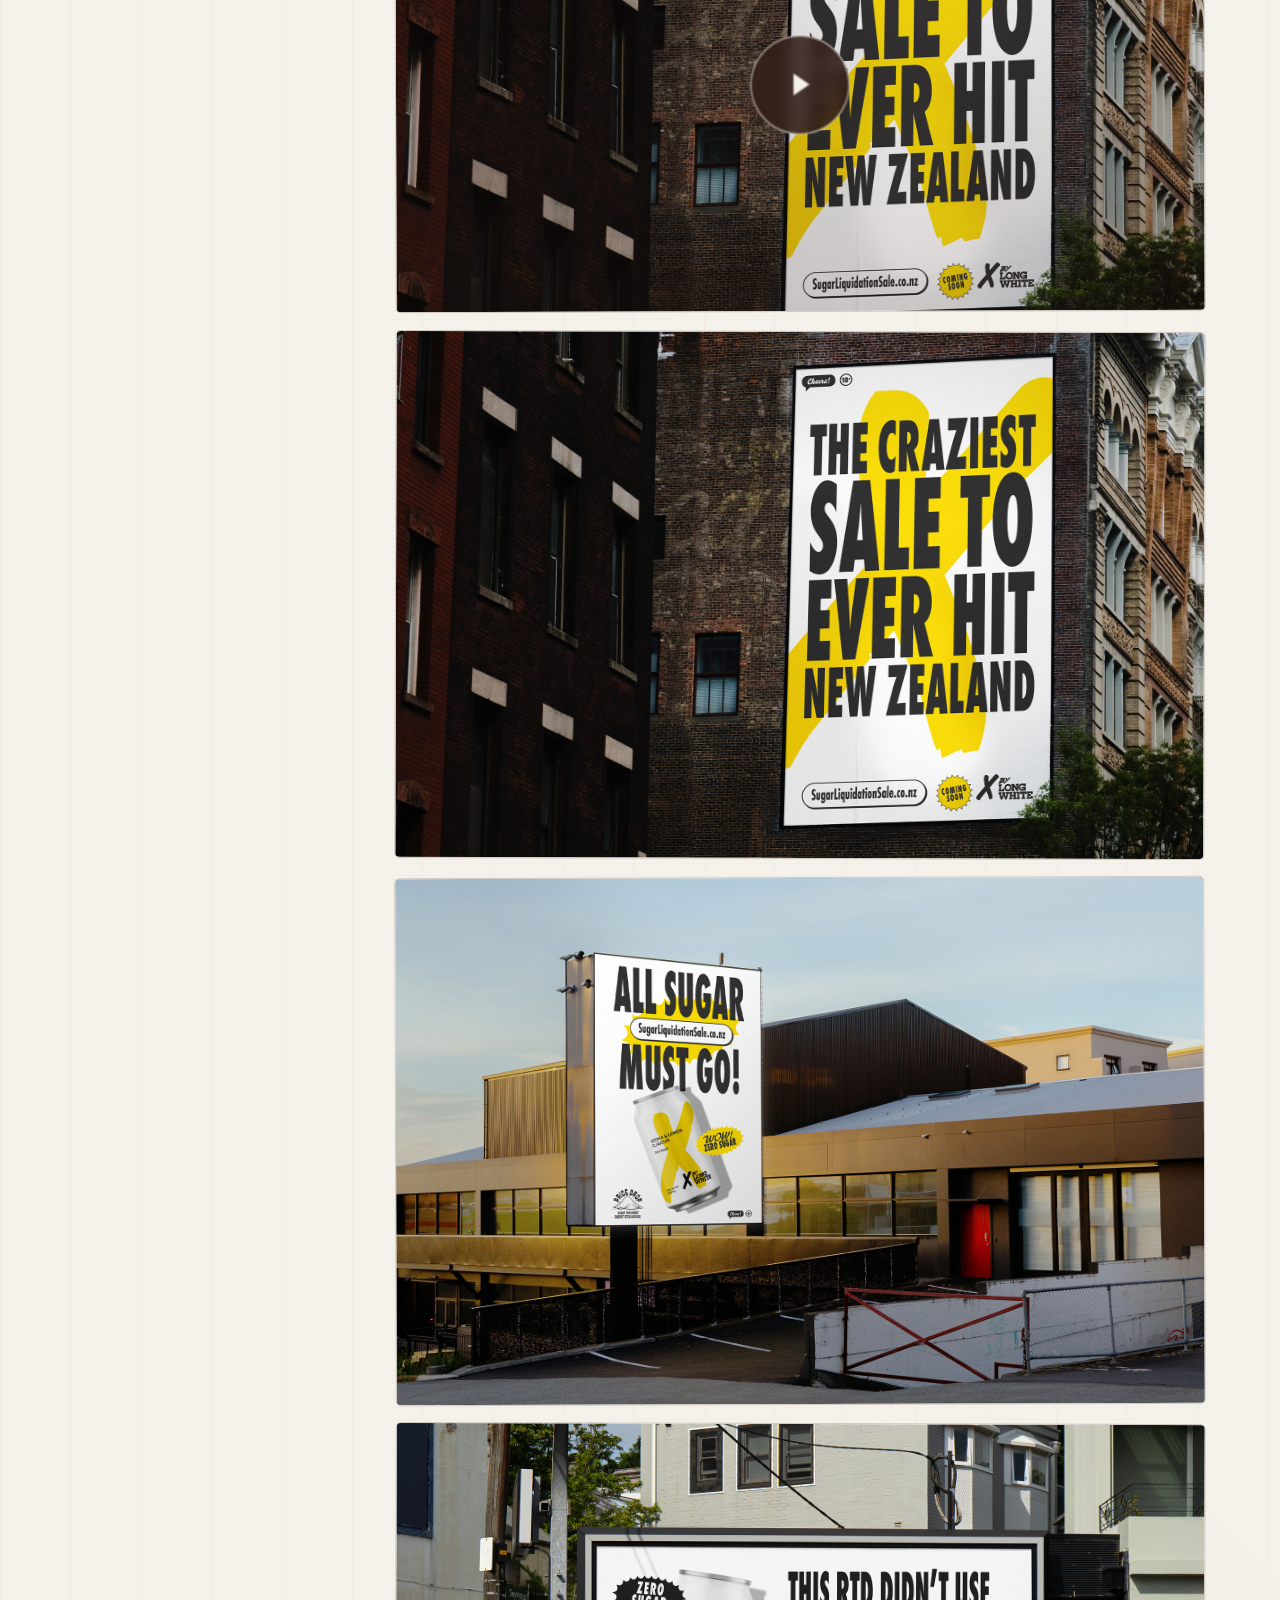
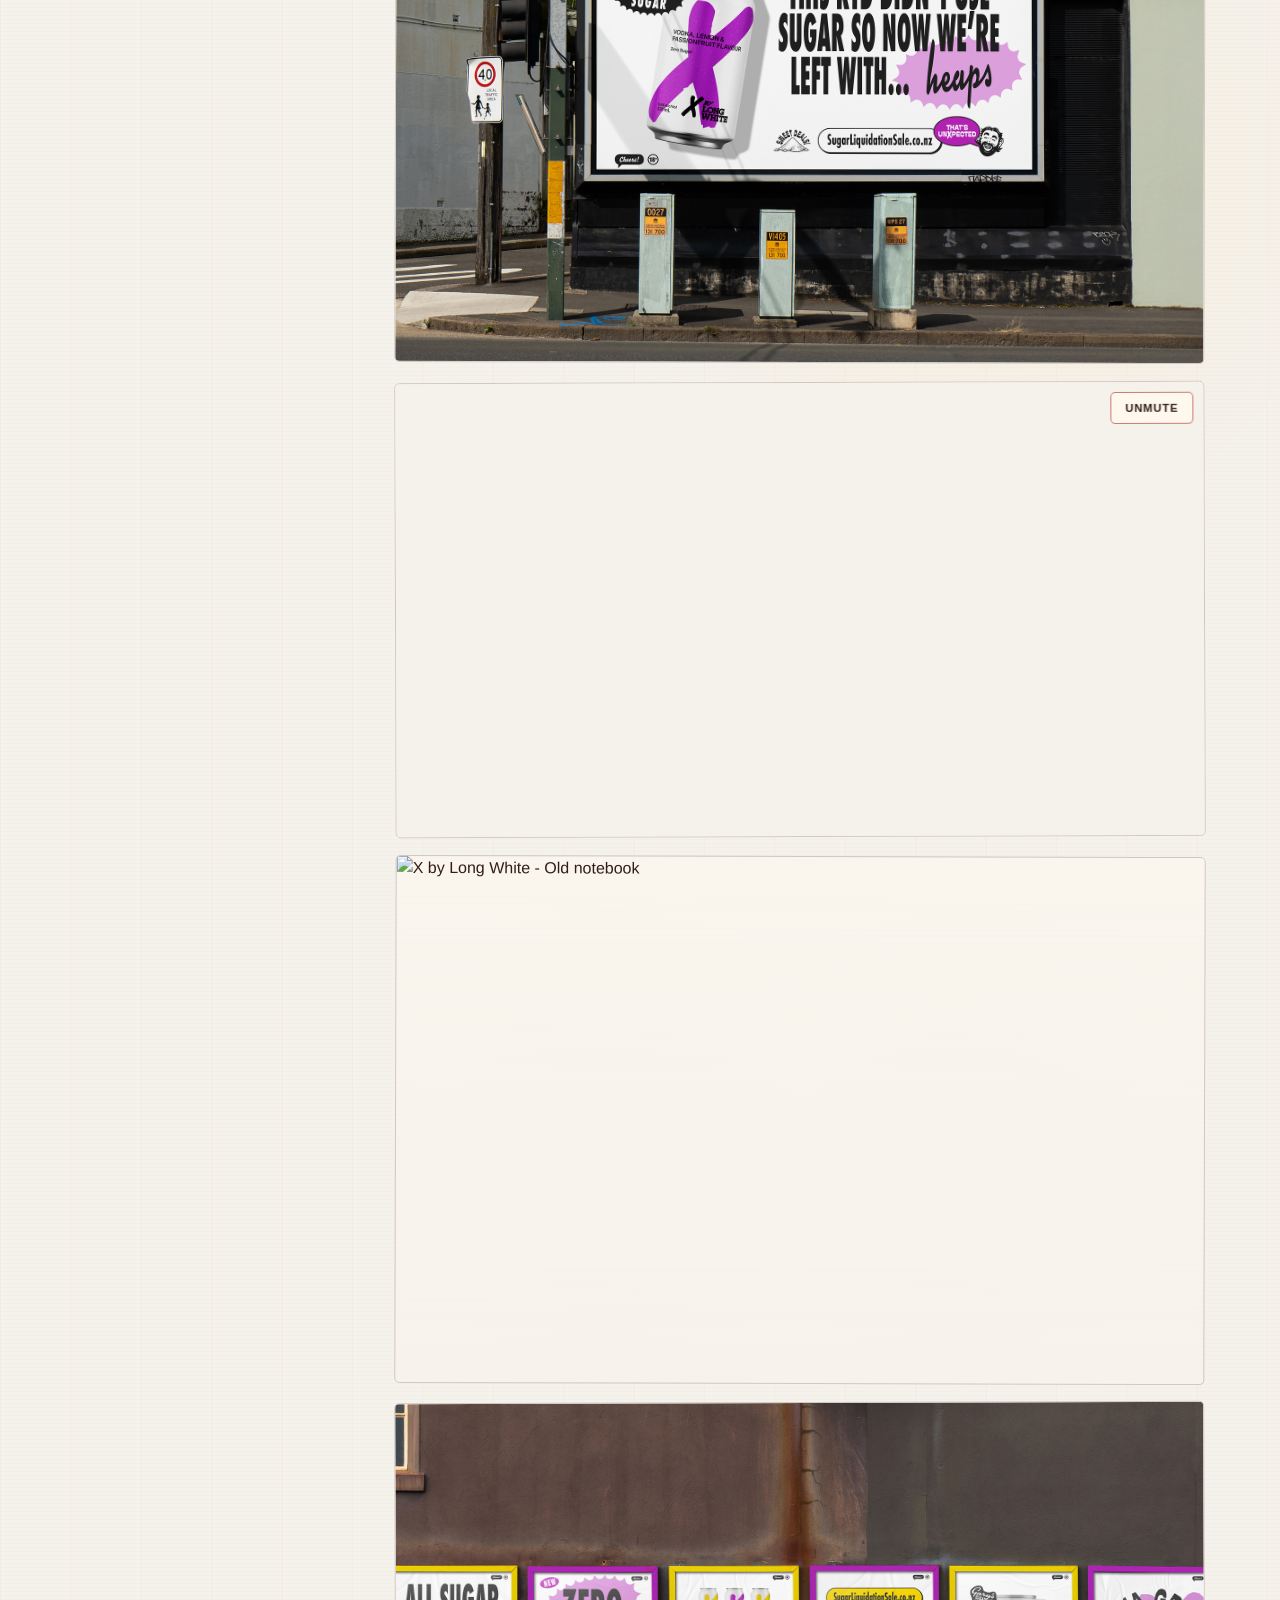
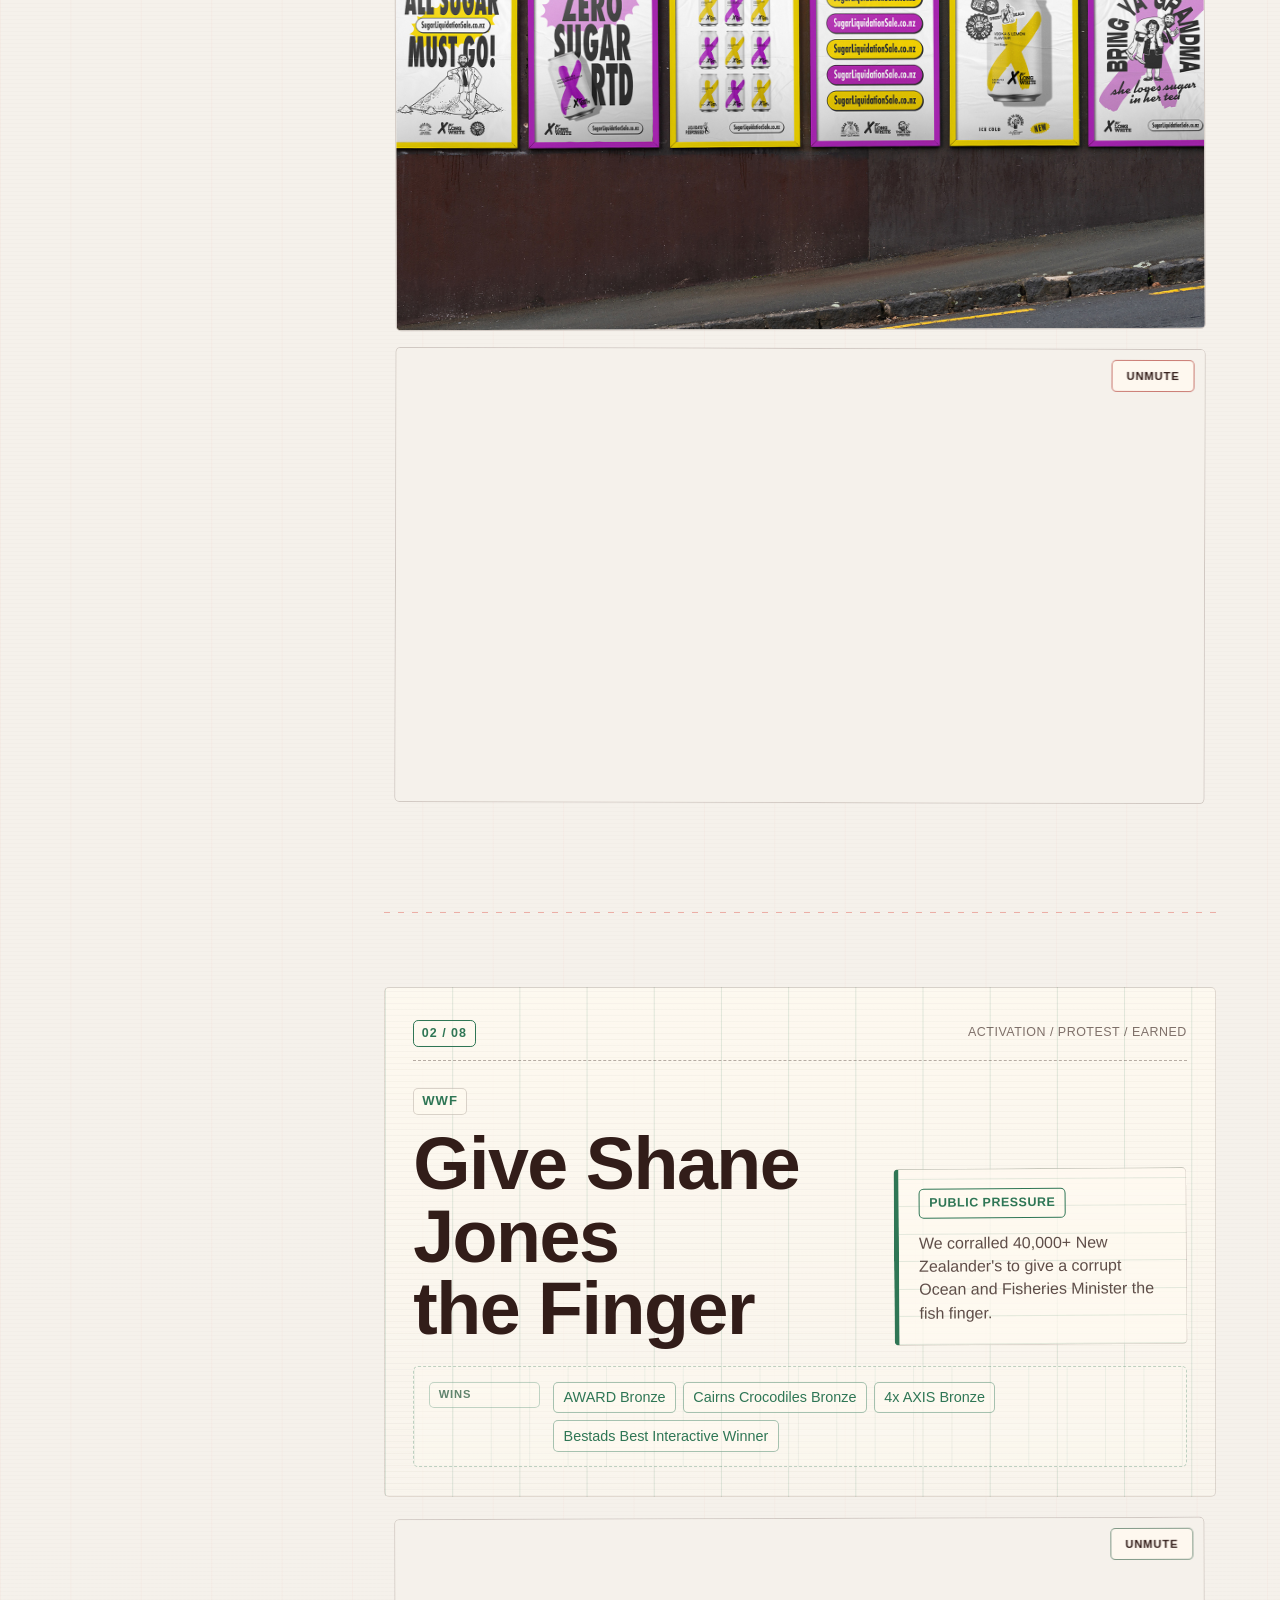
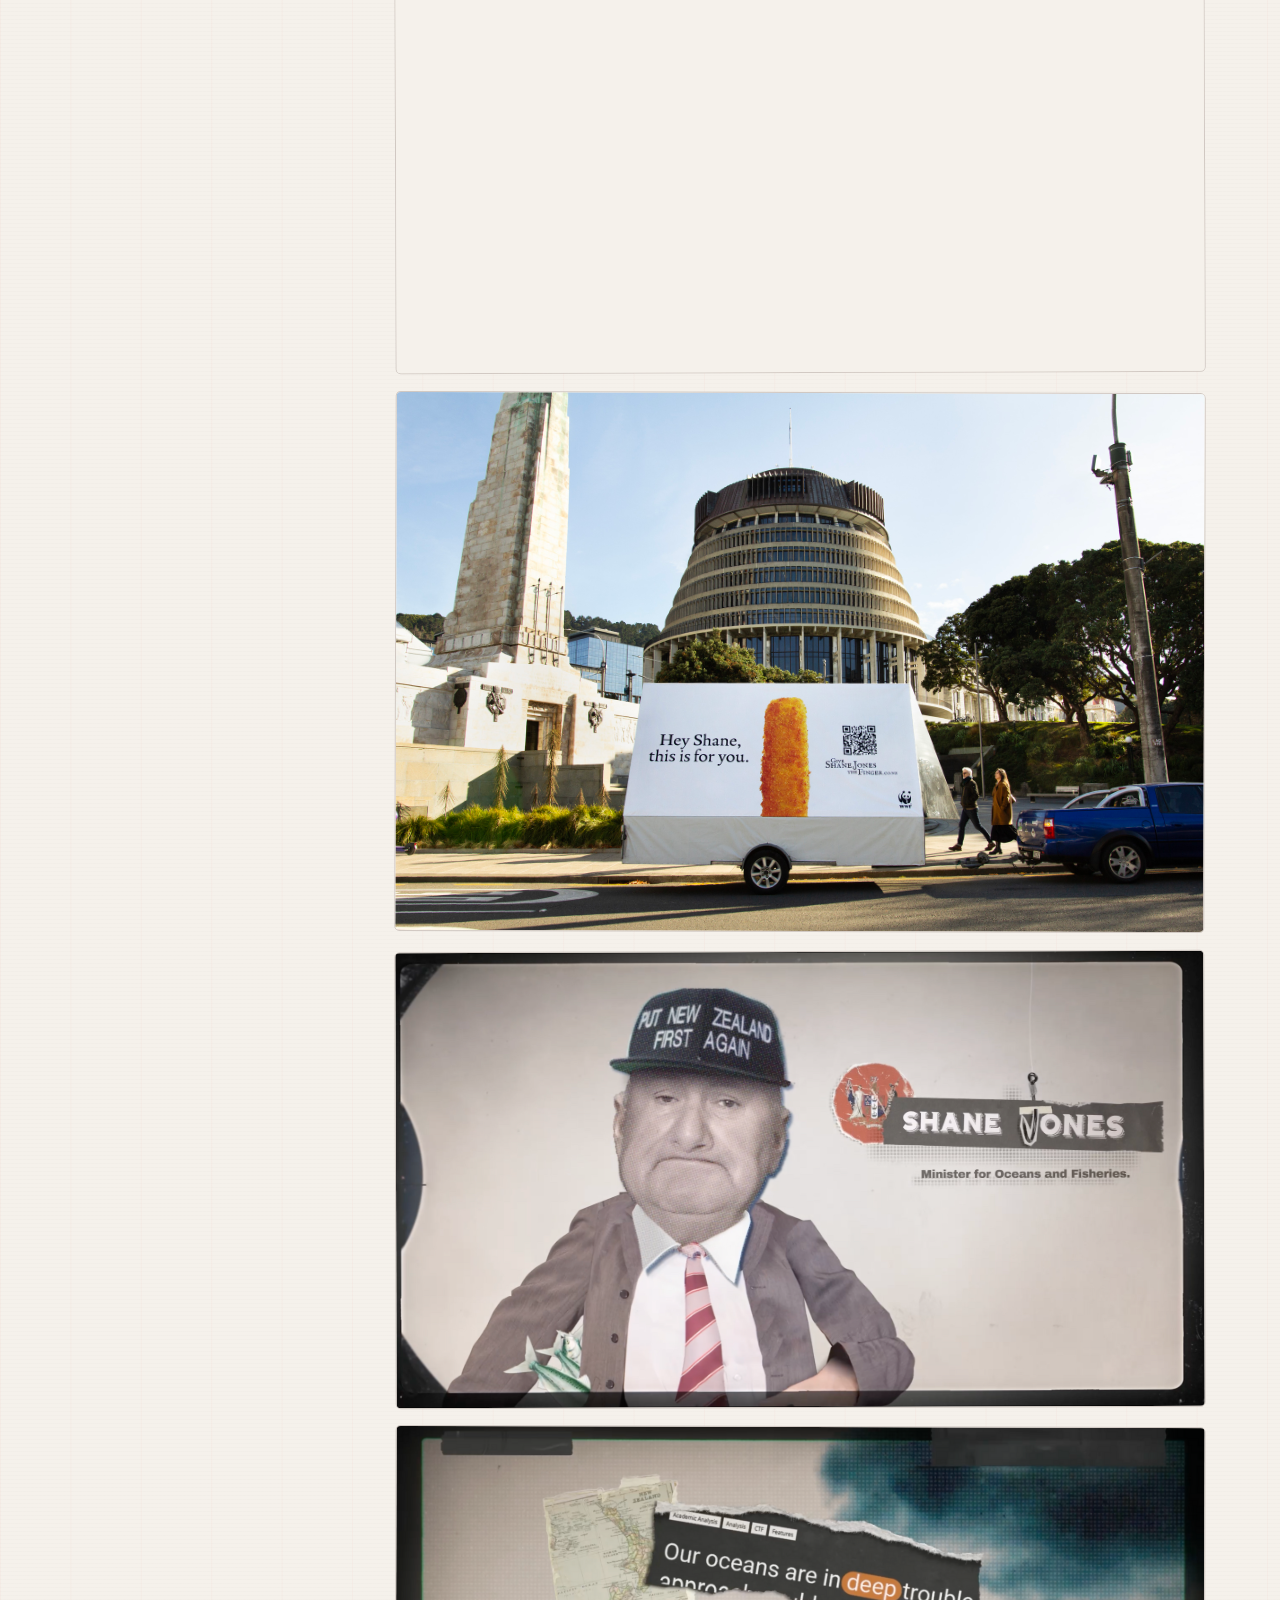
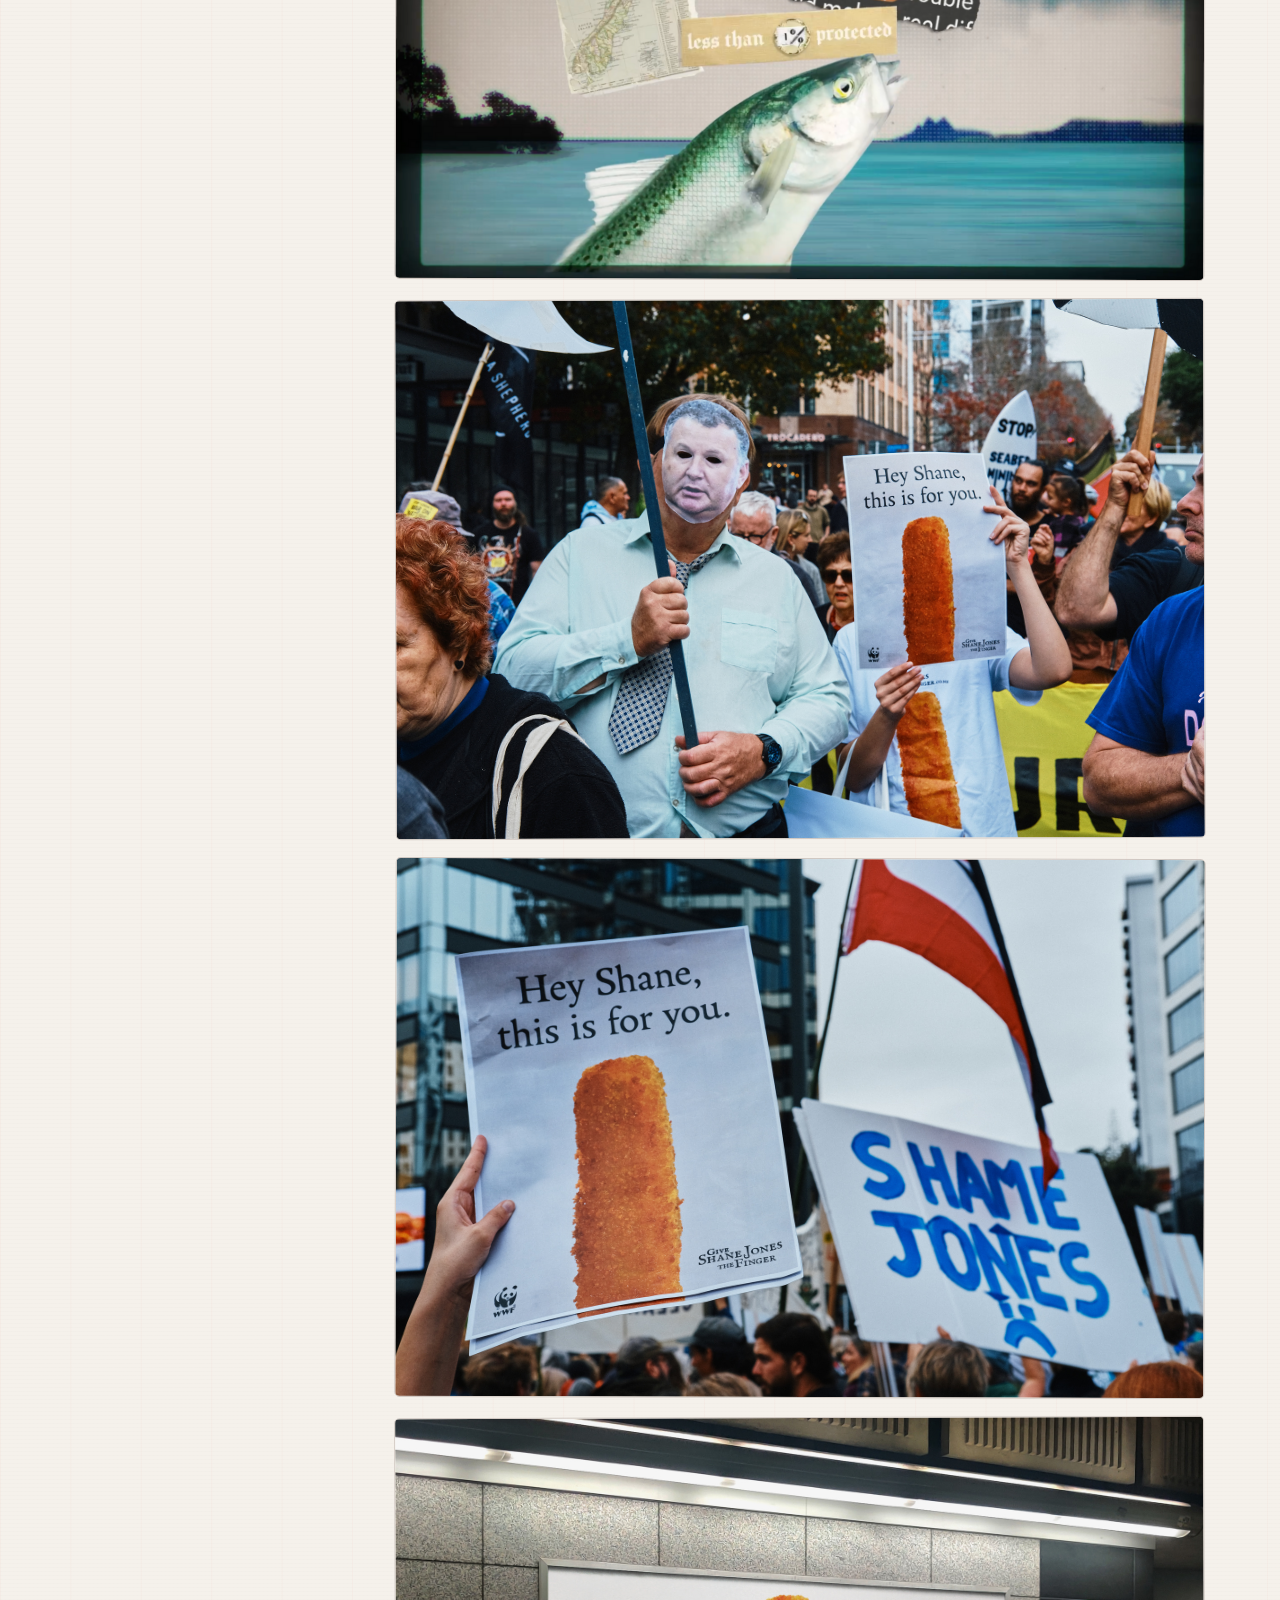
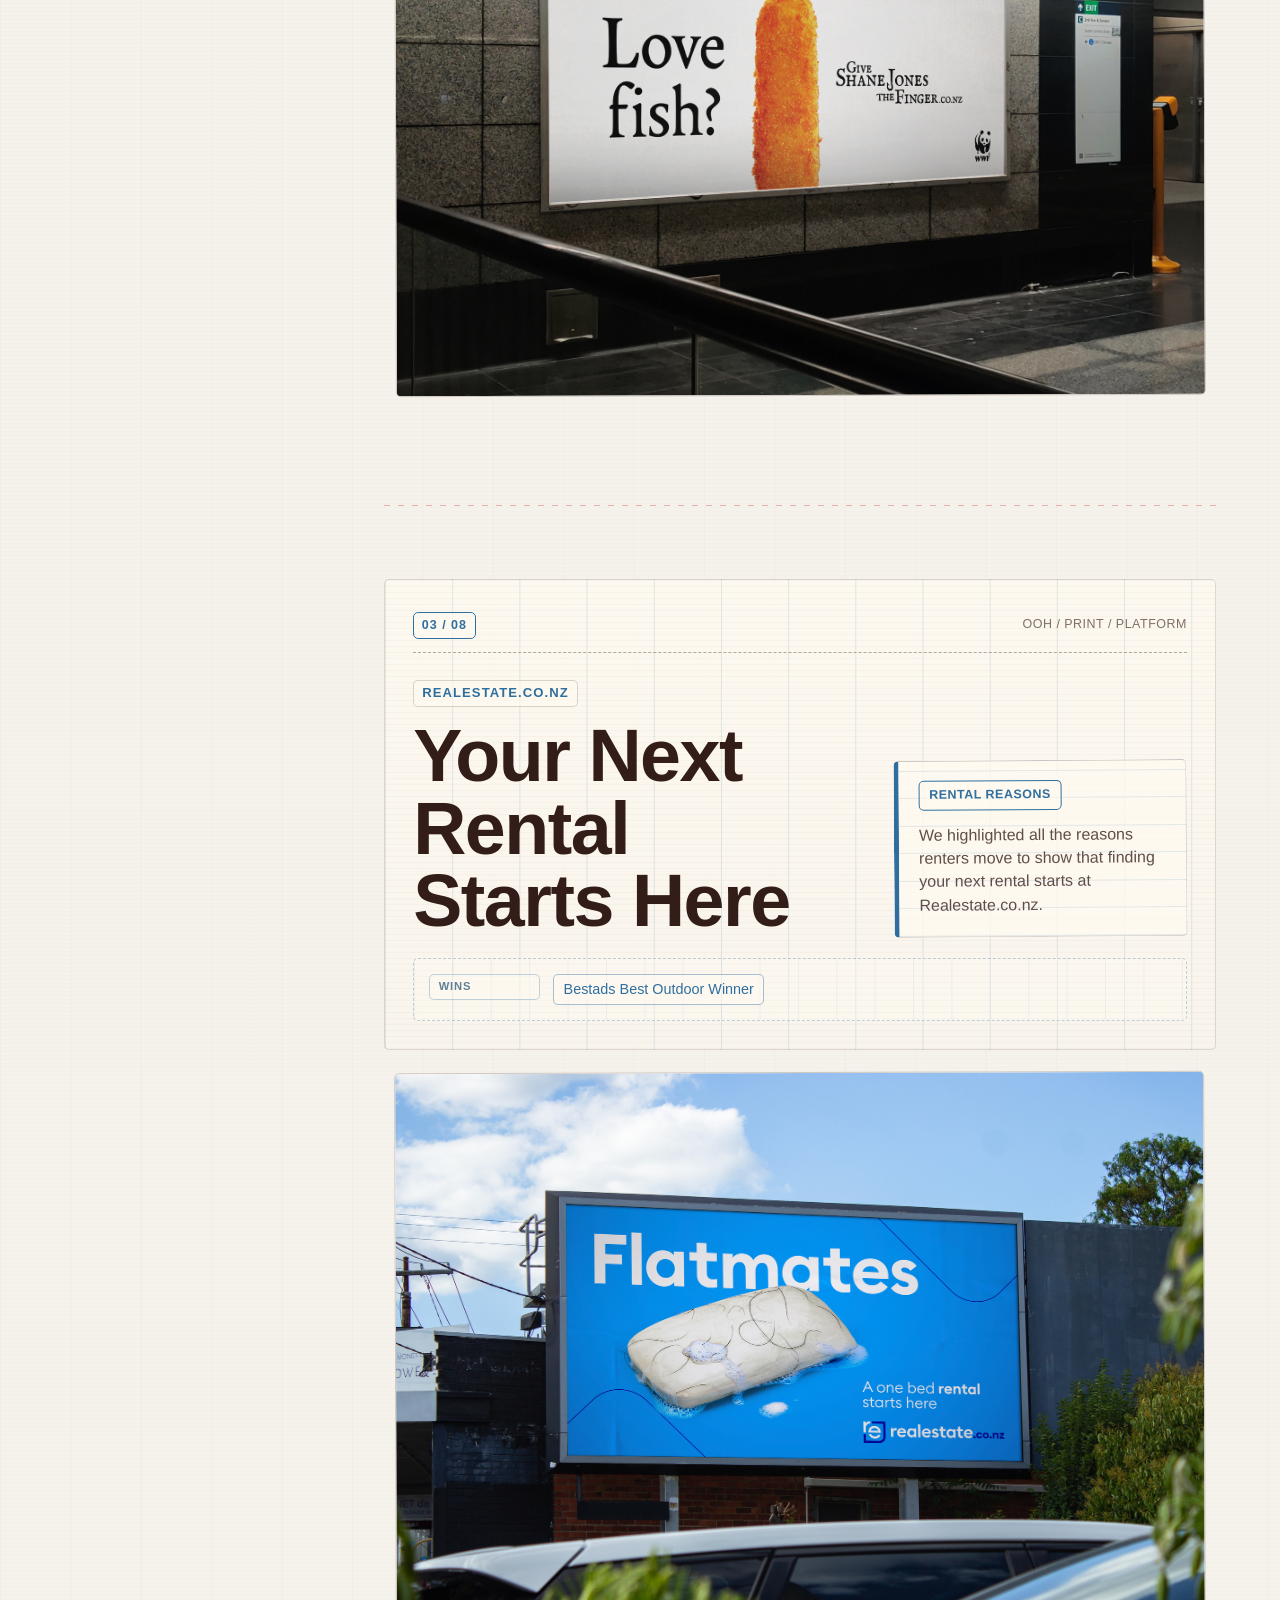
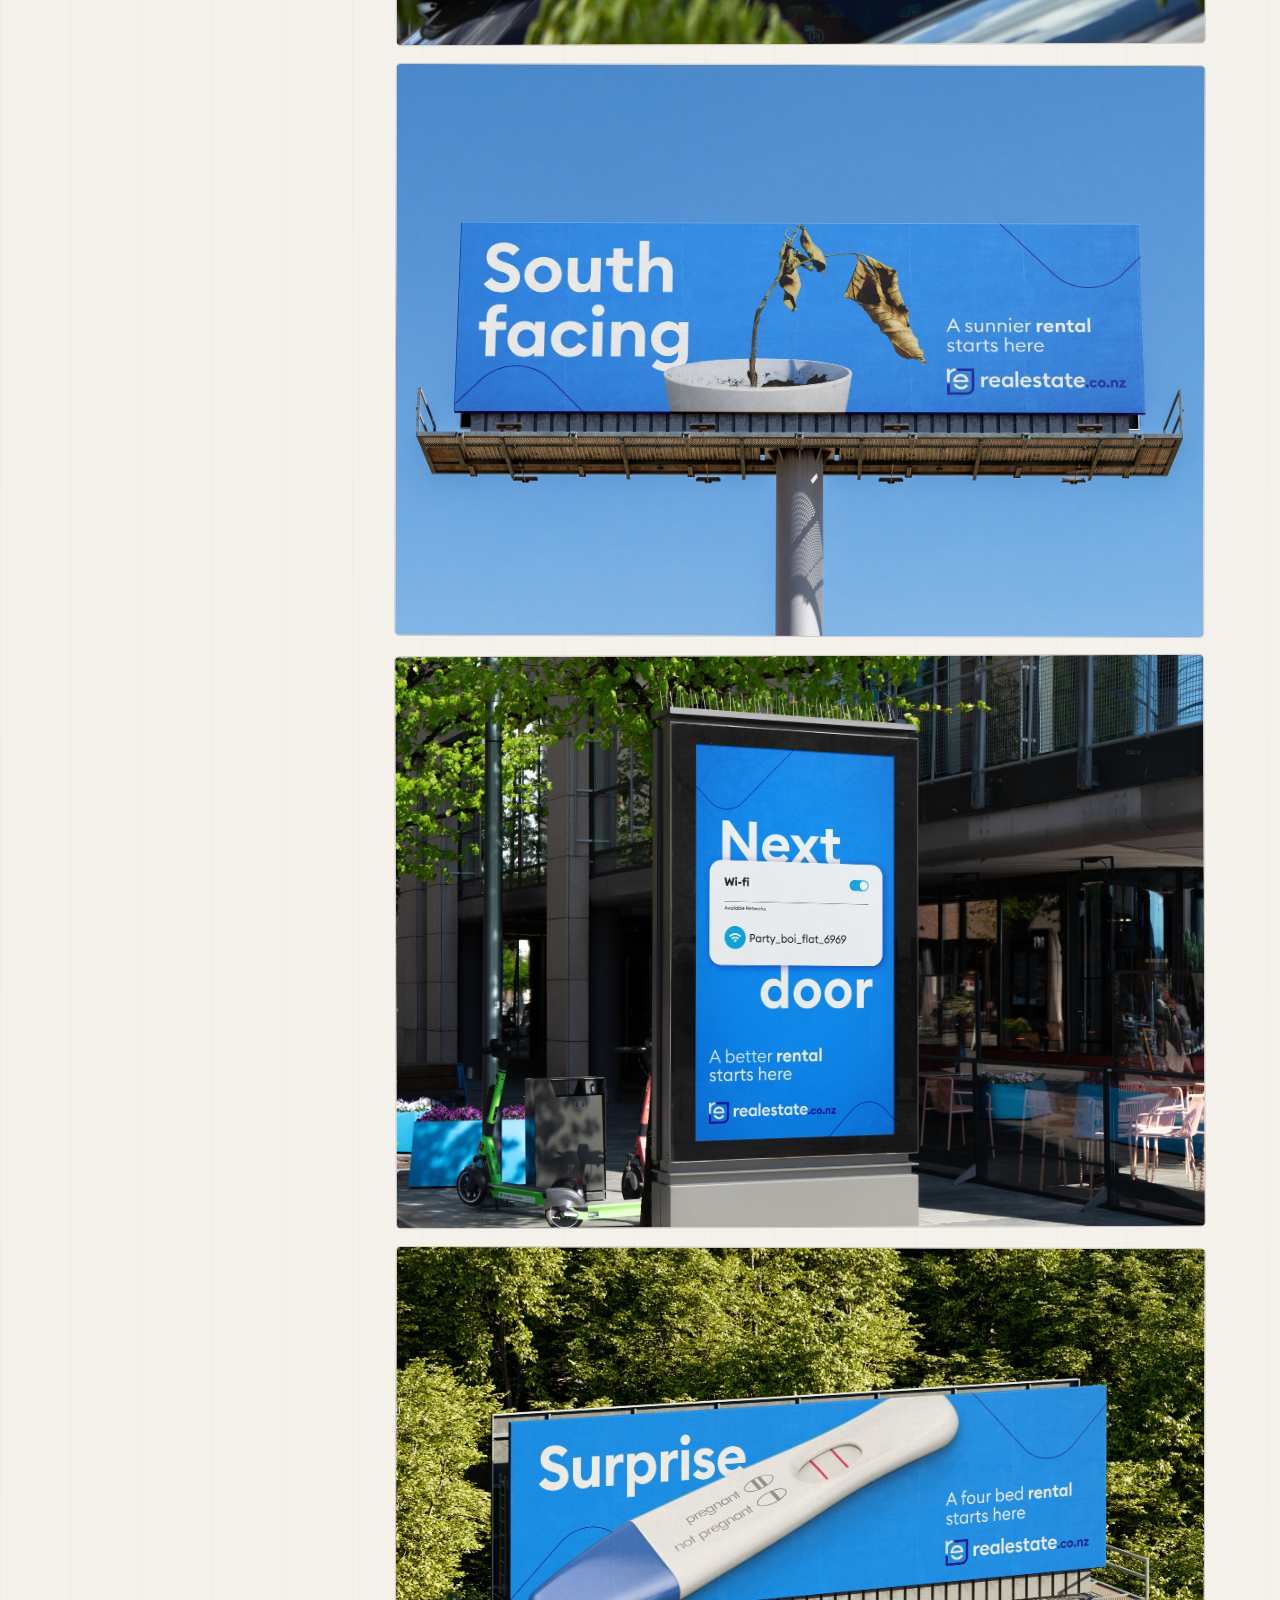
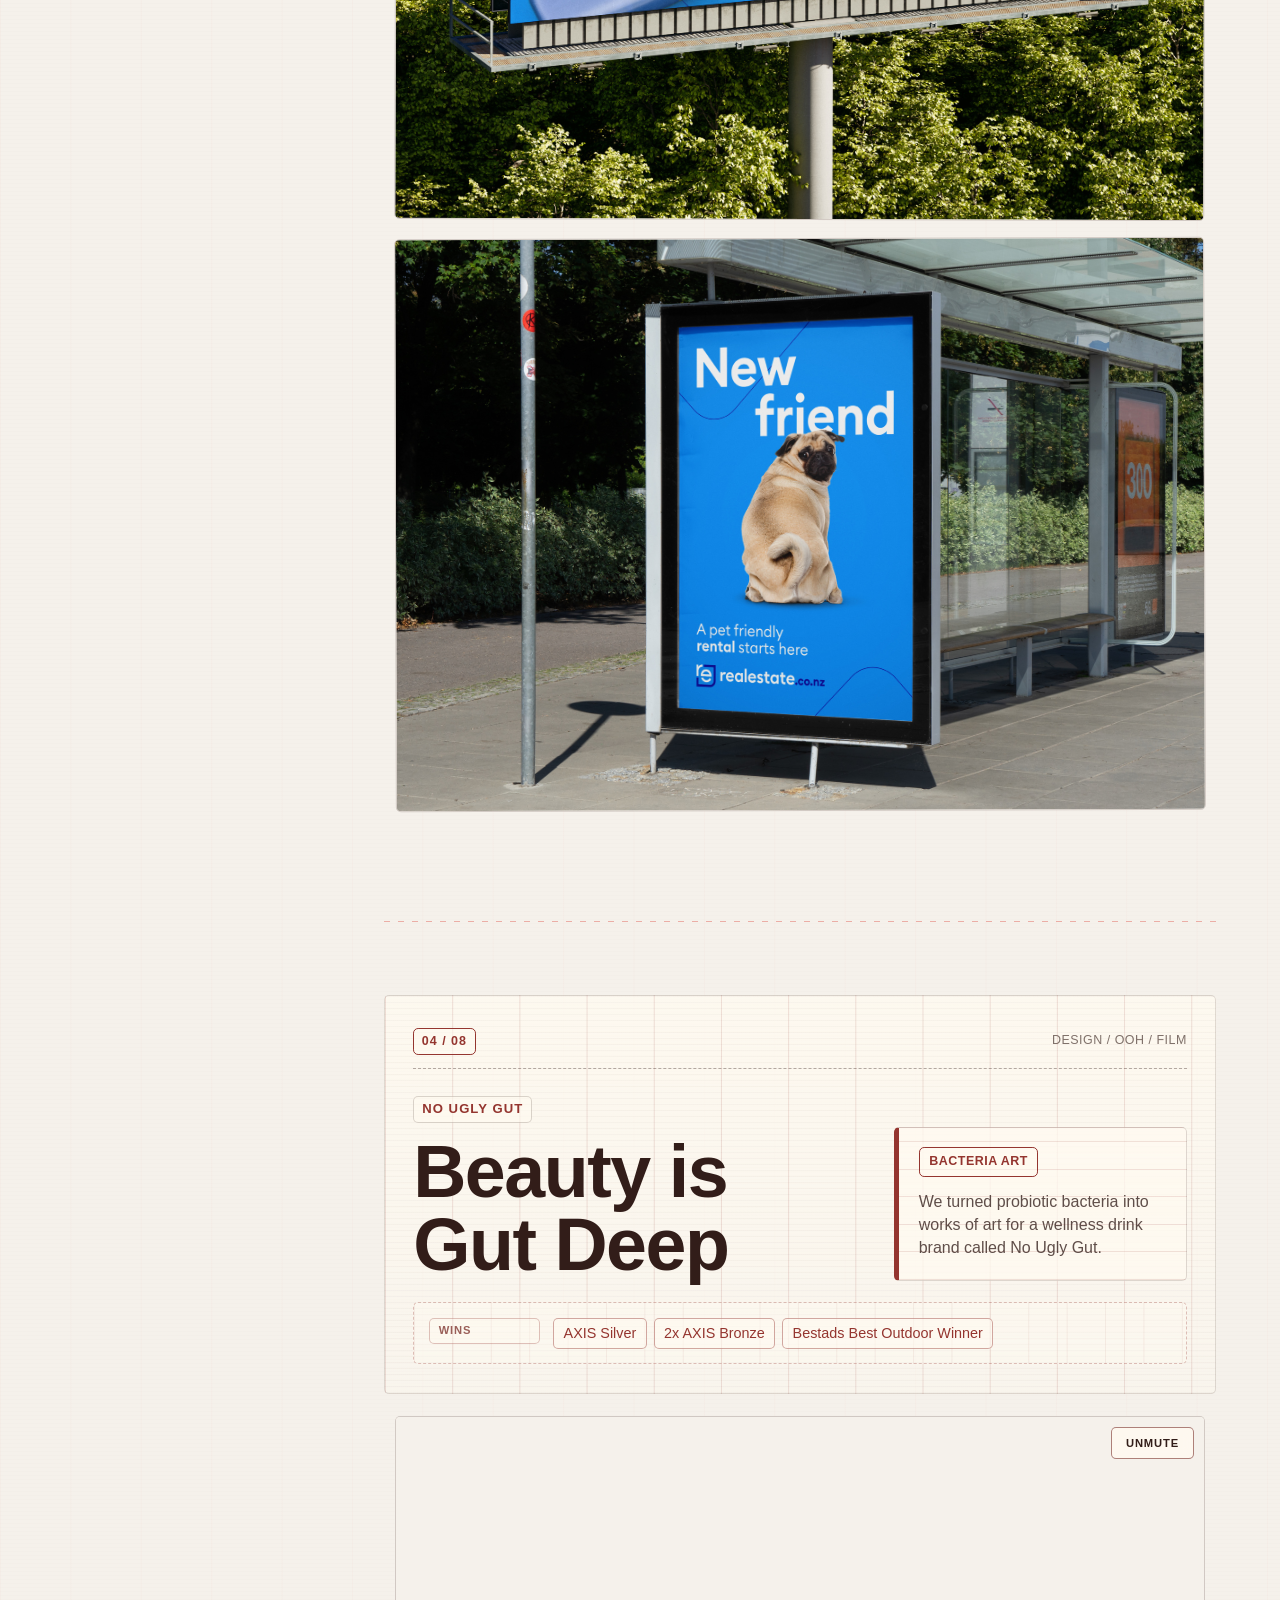
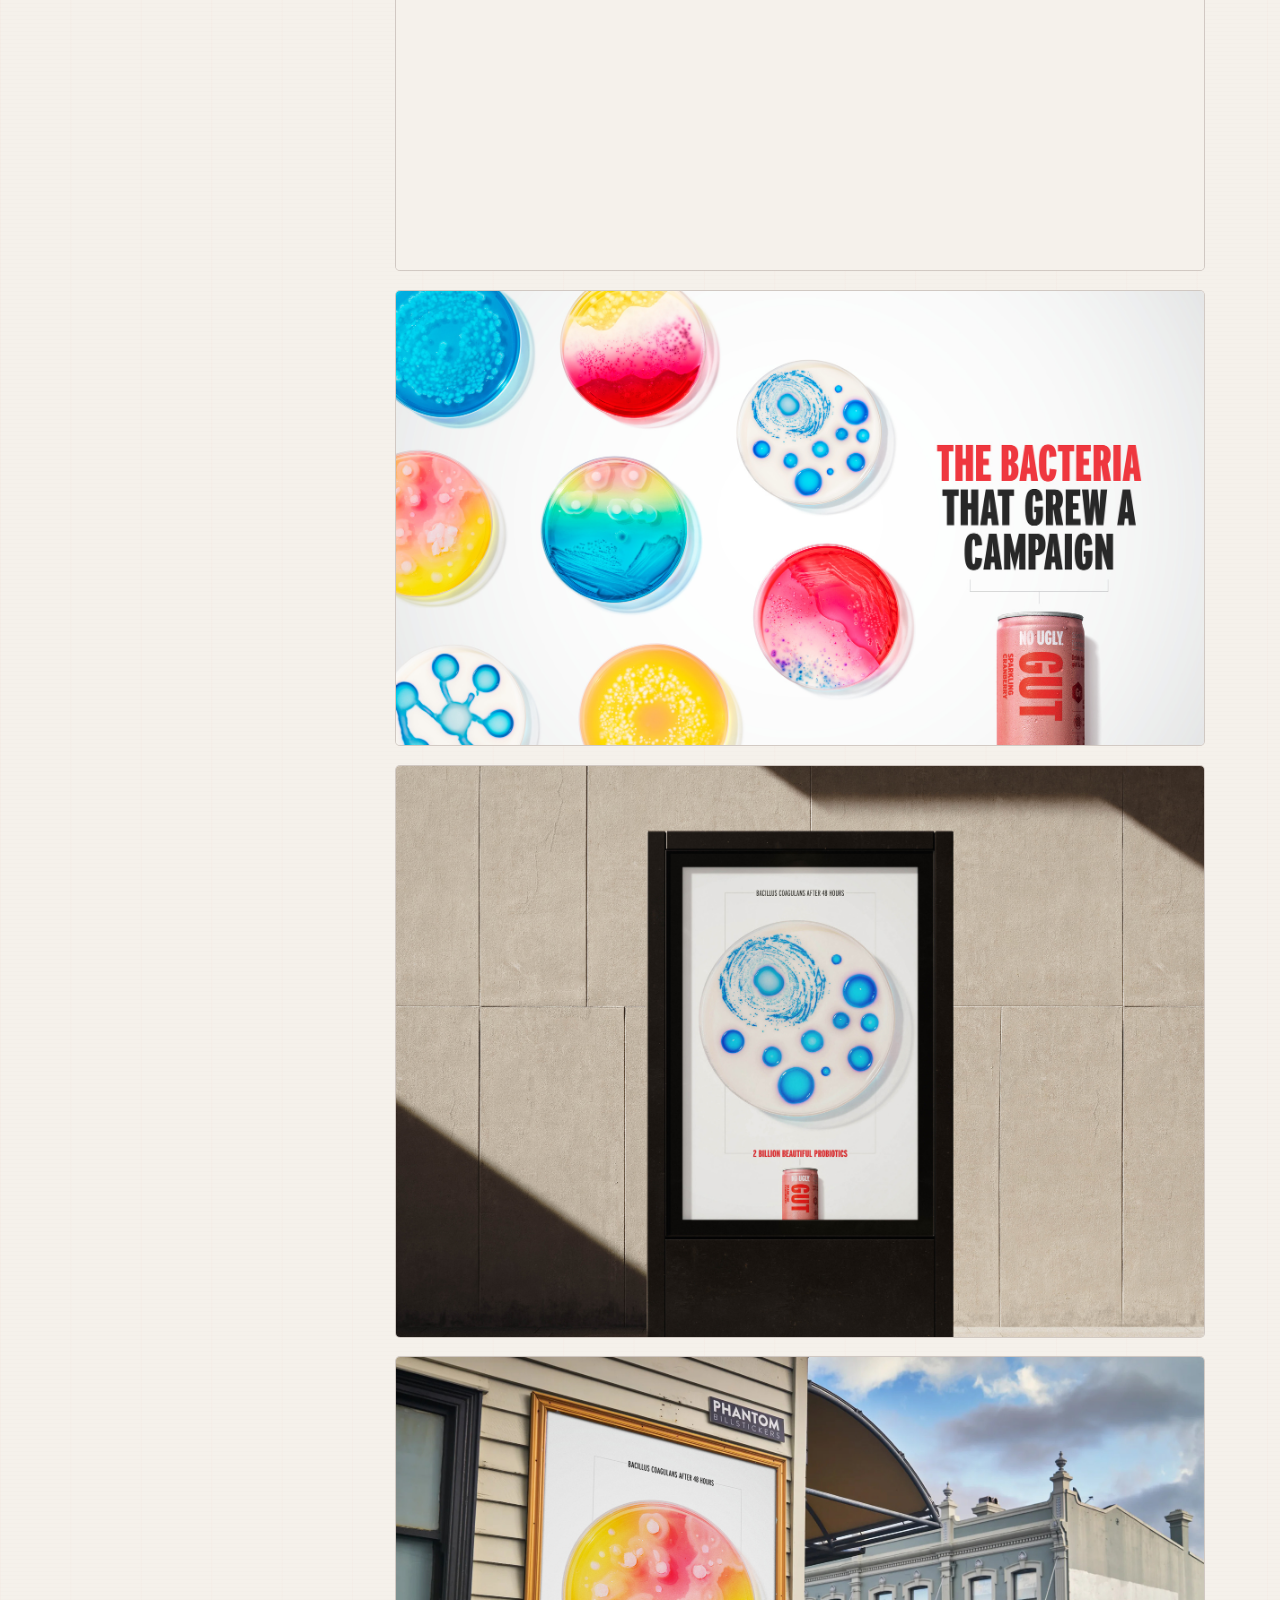
==== commit ea65112d: "Refine navigation awards and video controls" ====
--- a/index.html
+++ b/index.html
@@ -10,41 +10,50 @@
         history.scrollRestoration = "manual";
       }
     </script>
-    <link rel="stylesheet" href="styles.css?v=comments-8">
+    <link rel="stylesheet" href="styles.css?v=comments-9">
   </head>
   <body>
     <div class="noise" aria-hidden="true"></div>
     <div class="paper-edge" aria-hidden="true"></div>
 
     <nav class="rail" id="site-nav" aria-label="Portfolio">
-      <a class="rail-top-link" href="#top">Who are Zac and Casey?</a>
+      <button class="rail-toggle" type="button" aria-expanded="true" aria-controls="rail-content">
+        <span>Index</span>
+      </button>
 
-      <div class="rail-block">
-        <p class="rail-label">THE WORK</p>
-        <ol class="project-nav">
-          <li><a href="#x-long-white" data-project-link="x-long-white">X by Long White</a></li>
-          <li><a href="#wwf" data-project-link="wwf">WWF</a></li>
-          <li><a href="#realestate" data-project-link="realestate">Realestate.co.nz</a></li>
-          <li><a href="#no-ugly" data-project-link="no-ugly">No Ugly Gut</a></li>
-          <li><a href="#post-it" data-project-link="post-it">Post-it</a></li>
-          <li><a href="#bulla" data-project-link="bulla">Bulla Family Dairy</a></li>
-          <li><a href="#two-truths" data-project-link="two-truths">TwoTruths</a></li>
-        </ol>
-      </div>
+      <div class="rail-content" id="rail-content">
+        <a class="rail-top-link" href="#top">
+          <span>Who are</span>
+          <strong>Zac + Casey?</strong>
+        </a>
 
-      <div class="rail-block">
-        <p class="rail-label">Shiny Nonsense</p>
-        <ul class="rail-list rail-list--links">
-          <li><a href="#awards" data-section-link="awards">Shiny Nonsense</a></li>
-        </ul>
-      </div>
+        <div class="rail-block">
+          <p class="rail-label">THE WORK</p>
+          <ol class="project-nav">
+            <li><a href="#x-long-white" data-project-link="x-long-white">X by Long White</a></li>
+            <li><a href="#wwf" data-project-link="wwf">WWF</a></li>
+            <li><a href="#realestate" data-project-link="realestate">Realestate.co.nz</a></li>
+            <li><a href="#no-ugly" data-project-link="no-ugly">No Ugly Gut</a></li>
+            <li><a href="#post-it" data-project-link="post-it">Post-it</a></li>
+            <li><a href="#bulla" data-project-link="bulla">Bulla Family Dairy</a></li>
+            <li><a href="#two-truths" data-project-link="two-truths">TwoTruths</a></li>
+          </ol>
+        </div>
 
-      <div class="rail-block rail-foot">
-        <p class="rail-label">Pester us</p>
-        <ul class="rail-list rail-list--links">
-          <li><a href="mailto:zacnairn3@gmail.com">zacnairn3@gmail.com</a></li>
-          <li><a href="mailto:caseyclarke@outlook.com.au">caseyclarke@outlook.com.au</a></li>
-        </ul>
+        <div class="rail-block">
+          <p class="rail-label">THE RECEIPTS</p>
+          <ul class="rail-list rail-list--links">
+            <li><a href="#awards" data-section-link="awards">Award show receipts</a></li>
+          </ul>
+        </div>
+
+        <div class="rail-block rail-foot">
+          <p class="rail-label">Pester us</p>
+          <ul class="rail-list rail-list--links">
+            <li><a href="mailto:zacnairn3@gmail.com">zacnairn3@gmail.com</a></li>
+            <li><a href="mailto:caseyclarke@outlook.com.au">caseyclarke@outlook.com.au</a></li>
+          </ul>
+        </div>
       </div>
     </nav>
 
@@ -167,13 +176,6 @@
             </ul>
           </article>
 
-          <article class="award-card award-card--wide">
-            <h3>Archive / Features</h3>
-            <ul>
-              <li><strong>The Work</strong><span>Bulla Margaret</span></li>
-              <li><strong>The Work</strong><span>Yellowtail Matchmonking</span></li>
-            </ul>
-          </article>
         </div>
       </section>
 
@@ -184,6 +186,6 @@
       </footer>
     </main>
 
-    <script src="script.js?v=comments-8"></script>
+    <script src="script.js?v=comments-9"></script>
   </body>
 </html>
--- a/styles.css
+++ b/styles.css
@@ -36,6 +36,7 @@
   letter-spacing: 0;
   -webkit-font-smoothing: antialiased;
   text-rendering: optimizeLegibility;
+  transition: background-color 220ms ease;
 }
 
 a {
@@ -72,39 +73,113 @@
   inset: 0 auto 0 0;
   z-index: 10;
   width: min(20rem, 26vw);
-  padding: 2rem 2rem 1.5rem;
+  padding: 1.45rem 1.75rem 1.5rem;
   display: flex;
   flex-direction: column;
-  gap: 1.6rem;
   border-right: 1px dashed rgba(50, 29, 25, 0.18);
   background: rgba(245, 241, 235, 0.7);
   backdrop-filter: blur(14px);
   overflow-y: auto;
-}
-
-.rail-top-link {
-  position: relative;
-  width: max-content;
-  max-width: 100%;
-  padding: 0.35rem 0 0.4rem;
-  display: inline-flex;
-  align-items: center;
-  gap: 0.45rem;
+  transition: width 260ms ease, padding 260ms ease, background 260ms ease;
+}
+
+.rail-toggle {
+  width: fit-content;
+  margin: 0 0 1.25rem;
+  padding: 0.42rem 0.54rem 0.38rem;
+  border: 1px solid rgba(50, 29, 25, 0.18);
+  border-radius: var(--box-radius);
+  background: rgba(255, 250, 240, 0.54);
   color: var(--ink);
-  font-size: clamp(1.05rem, 1.3vw, 1.35rem);
-  font-weight: 760;
-  line-height: 1;
-  letter-spacing: 0.015em;
+  font: 760 0.68rem/1 "Neue Haas Grotesk", "Helvetica Neue", Arial, sans-serif;
+  letter-spacing: 0.08em;
   text-transform: uppercase;
-}
-
-.rail-top-link::before {
+  cursor: pointer;
+  transition: border-color 160ms ease, color 160ms ease, transform 160ms ease;
+}
+
+.rail-toggle::before {
   content: "";
-  width: 0.48rem;
-  height: 0.48rem;
+  display: inline-block;
+  width: 0.46rem;
+  height: 0.46rem;
+  margin-right: 0.45rem;
   border-top: 1px solid currentColor;
   border-left: 1px solid currentColor;
   transform: rotate(45deg) translateY(0.08rem);
+  transition: transform 160ms ease;
+}
+
+.rail-toggle:hover {
+  color: var(--red);
+  border-color: color-mix(in srgb, var(--red) 38%, rgba(50, 29, 25, 0.18));
+}
+
+.rail-content {
+  min-width: 12rem;
+  display: flex;
+  flex: 1;
+  flex-direction: column;
+  gap: 1.6rem;
+  opacity: 1;
+  transform: translateX(0);
+  transition: opacity 200ms ease, transform 260ms ease;
+}
+
+body.rail-collapsed .rail {
+  width: 4.5rem;
+  padding-inline: 0.8rem;
+  background: rgba(245, 241, 235, 0.78);
+  overflow: hidden;
+}
+
+body.rail-collapsed .rail-toggle::before {
+  transform: rotate(135deg) translateY(-0.08rem);
+}
+
+body.rail-collapsed .rail-toggle span {
+  position: absolute;
+  width: 1px;
+  height: 1px;
+  overflow: hidden;
+  clip: rect(0 0 0 0);
+}
+
+body.rail-collapsed .rail-content {
+  opacity: 0;
+  pointer-events: none;
+  transform: translateX(-0.75rem);
+}
+
+body.rail-collapsed main {
+  margin-left: 4.5rem;
+}
+
+.rail-top-link {
+  position: relative;
+  width: fit-content;
+  max-width: 100%;
+  padding: 0.2rem 0 0.45rem;
+  display: grid;
+  gap: 0.08rem;
+  color: var(--ink);
+  font-size: clamp(0.78rem, 0.9vw, 0.94rem);
+  font-weight: 760;
+  line-height: 0.94;
+  letter-spacing: 0.04em;
+  text-transform: uppercase;
+}
+
+.rail-top-link::before {
+  content: none;
+}
+
+.rail-top-link strong {
+  display: block;
+  font-size: clamp(1.18rem, 1.6vw, 1.58rem);
+  font-weight: 760;
+  line-height: 0.95;
+  letter-spacing: 0;
 }
 
 .rail-top-link:hover {
@@ -230,10 +305,10 @@
 
 .hero-stage {
   position: absolute;
-  right: clamp(1rem, 2.2vw, 2.6rem);
-  bottom: clamp(1rem, 2.4vh, 2rem);
+  right: clamp(0.6rem, 1.8vw, 2.2rem);
+  bottom: clamp(0.7rem, 1.8vh, 1.45rem);
   z-index: 3;
-  width: min(21rem, 27vw);
+  width: min(30rem, 37vw);
   margin: 0;
   padding: 0.65rem;
   display: block;
@@ -711,6 +786,34 @@
   background: var(--paper);
 }
 
+.video-frame--manual::before {
+  content: "";
+  position: absolute;
+  inset: 0;
+  z-index: 1;
+  background:
+    linear-gradient(180deg, rgba(50, 29, 25, 0.04), rgba(50, 29, 25, 0.16)),
+    var(--poster);
+  background-size: cover;
+  background-position: center;
+  opacity: 1;
+  transition: opacity 220ms ease;
+}
+
+.video-frame--manual iframe {
+  opacity: 0;
+  transition: opacity 220ms ease;
+}
+
+.video-frame--manual.is-playing::before {
+  opacity: 0;
+  pointer-events: none;
+}
+
+.video-frame--manual.is-playing iframe {
+  opacity: 1;
+}
+
 .video-frame video {
   position: absolute;
   inset: -3px;
@@ -719,6 +822,106 @@
   display: block;
   object-fit: cover;
   background: var(--paper);
+}
+
+.video-timeline {
+  position: absolute;
+  left: 0.72rem;
+  right: 0.72rem;
+  bottom: 0.72rem;
+  z-index: 3;
+  height: 0.22rem;
+  border: 1px solid rgba(255, 250, 240, 0.82);
+  border-radius: 999px;
+  background: rgba(50, 29, 25, 0.22);
+  opacity: 0;
+  overflow: hidden;
+  pointer-events: none;
+  transform: translateY(0.25rem);
+  transition: opacity 180ms ease, transform 180ms ease;
+}
+
+.video-timeline i {
+  display: block;
+  width: var(--video-progress, 28%);
+  height: 100%;
+  border-radius: inherit;
+  background: var(--red);
+  transform-origin: left center;
+}
+
+.video-frame:not(.video-frame--manual) iframe ~ .video-timeline i {
+  width: 38%;
+  animation: timeline-drift 7s linear infinite;
+}
+
+.video-frame--manual .video-timeline i {
+  width: 0;
+  animation: none;
+}
+
+.video-frame--manual.is-playing .video-timeline i {
+  width: 34%;
+  animation: timeline-drift 8s linear infinite;
+}
+
+.video-frame:hover .video-timeline,
+.video-frame:focus-within .video-timeline {
+  opacity: 1;
+  transform: translateY(0);
+}
+
+@keyframes timeline-drift {
+  0% { transform: translateX(-100%) scaleX(0.8); }
+  45% { transform: translateX(55%) scaleX(1.7); }
+  100% { transform: translateX(275%) scaleX(0.9); }
+}
+
+.video-play {
+  position: absolute;
+  left: 50%;
+  top: 50%;
+  z-index: 4;
+  width: clamp(4.4rem, 8vw, 6.2rem);
+  aspect-ratio: 1;
+  display: grid;
+  place-items: center;
+  border: 1px solid rgba(255, 250, 240, 0.78);
+  border-radius: 50%;
+  background: color-mix(in srgb, var(--ink) 84%, transparent);
+  color: var(--paper);
+  cursor: pointer;
+  transform: translate(-50%, -50%);
+  backdrop-filter: blur(8px);
+  transition: opacity 180ms ease, transform 180ms ease, background 180ms ease;
+}
+
+.video-play::before {
+  content: "";
+  width: 0;
+  height: 0;
+  margin-left: 0.18rem;
+  border-top: 0.72rem solid transparent;
+  border-bottom: 0.72rem solid transparent;
+  border-left: 1.05rem solid currentColor;
+}
+
+.video-play span {
+  position: absolute;
+  width: 1px;
+  height: 1px;
+  overflow: hidden;
+  clip: rect(0 0 0 0);
+}
+
+.video-play:hover {
+  background: var(--red);
+  transform: translate(-50%, -50%) scale(1.04);
+}
+
+.video-frame.is-playing .video-play {
+  opacity: 0;
+  pointer-events: none;
 }
 
 .sound-toggle {
@@ -860,30 +1063,33 @@
 
 .case-awards {
   display: grid;
-  grid-template-columns: auto 1fr;
-  gap: 1rem;
+  grid-template-columns: minmax(5.6rem, 0.18fr) minmax(0, 1fr);
+  gap: 0.8rem;
   align-items: start;
-  margin-top: 1.2rem;
-  padding: 0.95rem 1rem;
-  border: 1px dashed color-mix(in srgb, var(--red) 48%, transparent);
+  margin-top: 1.35rem;
+  padding: 0.9rem 0.95rem;
+  border: 1px dashed color-mix(in srgb, var(--red) 30%, transparent);
   border-radius: var(--box-radius);
   background:
-    linear-gradient(90deg, color-mix(in srgb, var(--red) 10%, transparent) 0 1px, transparent 1px),
-    rgba(255, 250, 240, 0.48);
+    linear-gradient(90deg, color-mix(in srgb, var(--red) 7%, transparent) 0 1px, transparent 1px),
+    rgba(255, 250, 240, 0.3);
   background-size: 2.4rem auto, auto;
   color: var(--red);
 }
 
 .case-awards > span {
-  padding: 0.38rem 0.55rem;
-  border: 1px solid currentColor;
-  border-radius: var(--box-radius);
-  font-size: 0.74rem;
+  padding: 0.42rem 0.52rem 0.38rem;
+  border: 1px solid color-mix(in srgb, var(--red) 38%, transparent);
+  border-radius: var(--box-radius);
+  color: color-mix(in srgb, var(--red) 74%, var(--ink));
+  background: rgba(255, 250, 240, 0.42);
+  font-size: 0.7rem;
   font-weight: 760;
   line-height: 1;
-  letter-spacing: 0.04em;
+  letter-spacing: 0.08em;
   text-transform: uppercase;
   white-space: nowrap;
+  opacity: 0.76;
 }
 
 .case-awards ul {
@@ -896,12 +1102,13 @@
 }
 
 .case-awards li {
-  padding: 0.38rem 0.55rem;
-  border: 1px solid color-mix(in srgb, var(--red) 34%, transparent);
-  border-radius: var(--box-radius);
-  background: rgba(255, 250, 240, 0.48);
+  padding: 0.42rem 0.58rem 0.38rem;
+  border: 1px solid color-mix(in srgb, var(--red) 42%, transparent);
+  border-radius: var(--box-radius);
+  background: rgba(255, 250, 240, 0.56);
   font-size: 0.9rem;
   line-height: 1.15;
+  font-weight: 520;
 }
 
 .awards {
@@ -1045,6 +1252,10 @@
     margin-left: 16rem;
   }
 
+  body.rail-collapsed main {
+    margin-left: 4.5rem;
+  }
+
   .award-board,
   .project-grid {
     grid-template-columns: repeat(2, minmax(0, 1fr));
@@ -1070,7 +1281,7 @@
   }
 
   .hero-stage {
-    width: min(20rem, 36vw);
+    width: min(25rem, 40vw);
   }
 
   .hero-dog-wrap--neal {
@@ -1096,9 +1307,33 @@
     background: rgba(245, 241, 235, 0.82);
   }
 
+  .rail-toggle {
+    display: none;
+  }
+
+  .rail-content {
+    min-width: 0;
+  }
+
+  body.rail-collapsed .rail {
+    width: 100%;
+    padding: 1rem;
+    overflow: visible;
+  }
+
+  body.rail-collapsed .rail-content {
+    opacity: 1;
+    pointer-events: auto;
+    transform: none;
+  }
+
   main {
     margin-left: 0;
     margin-top: 0;
+  }
+
+  body.rail-collapsed main {
+    margin-left: 0;
   }
 
   .hero {
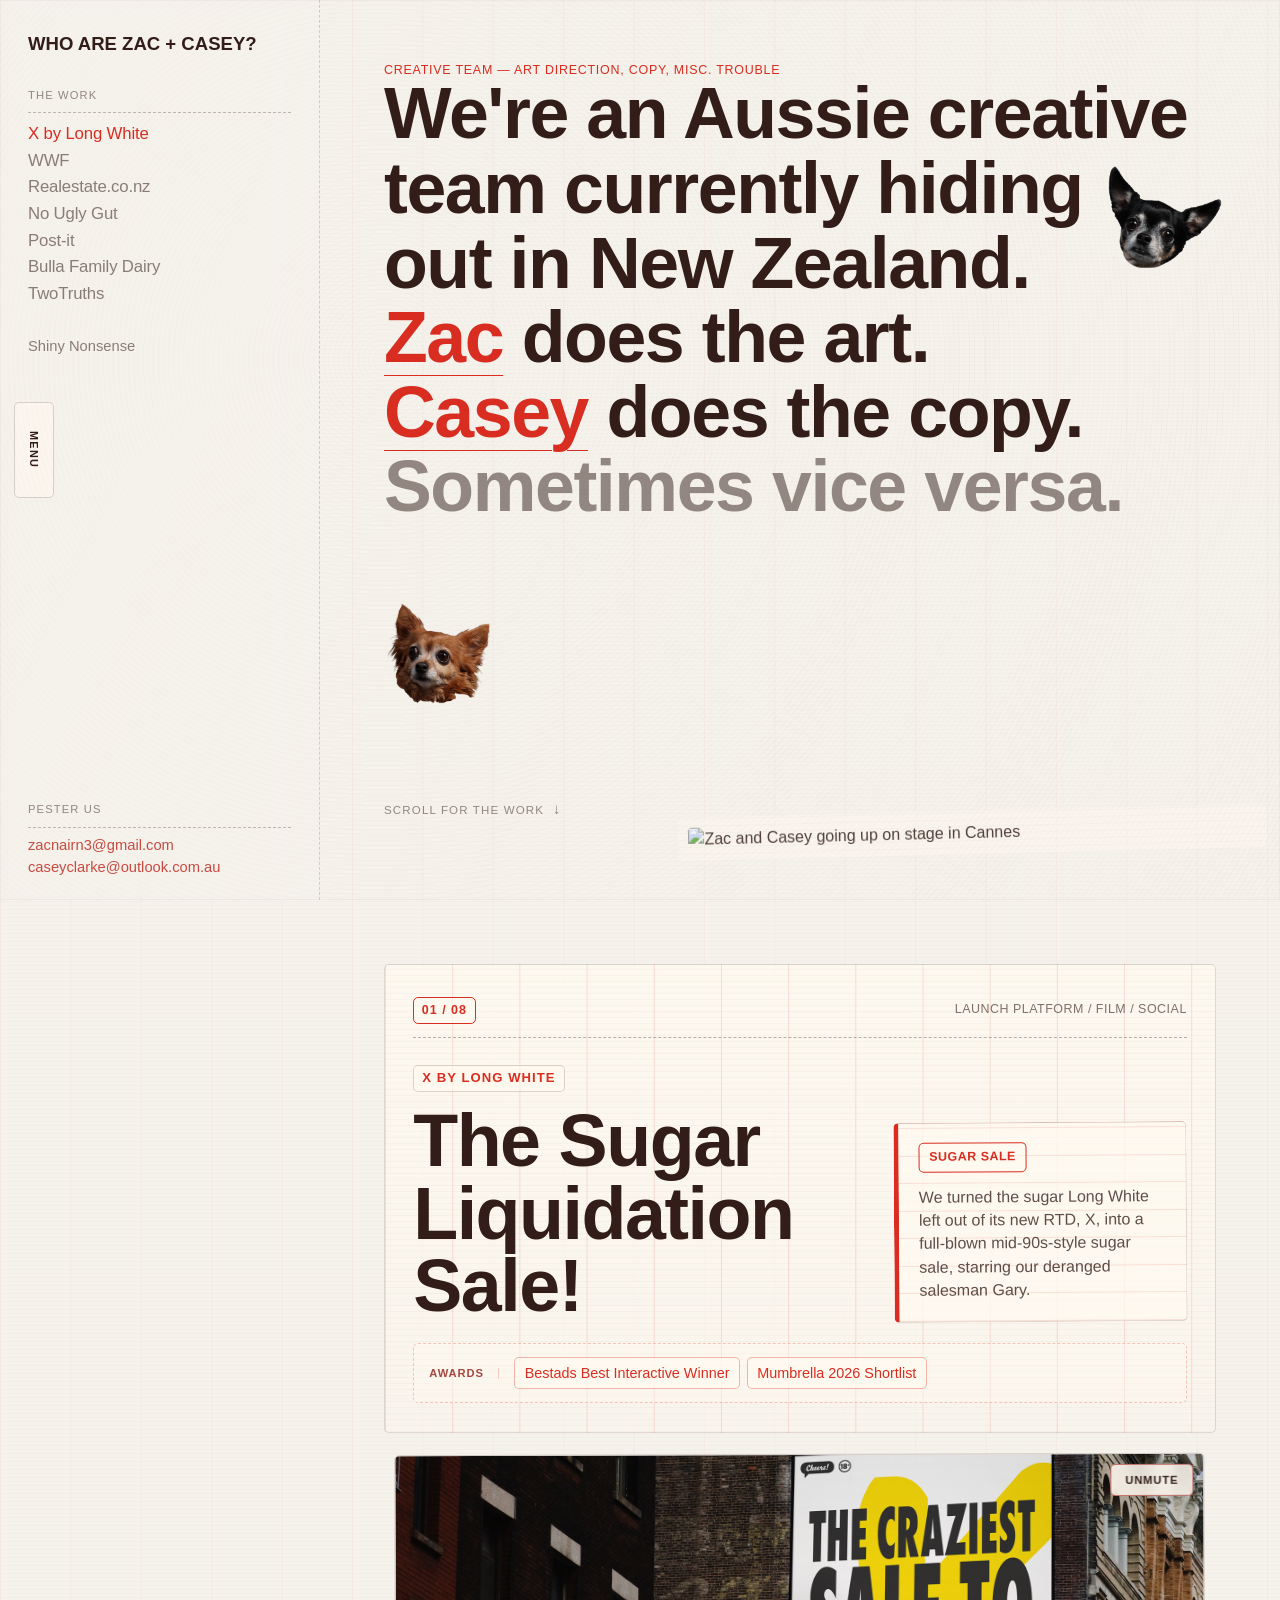
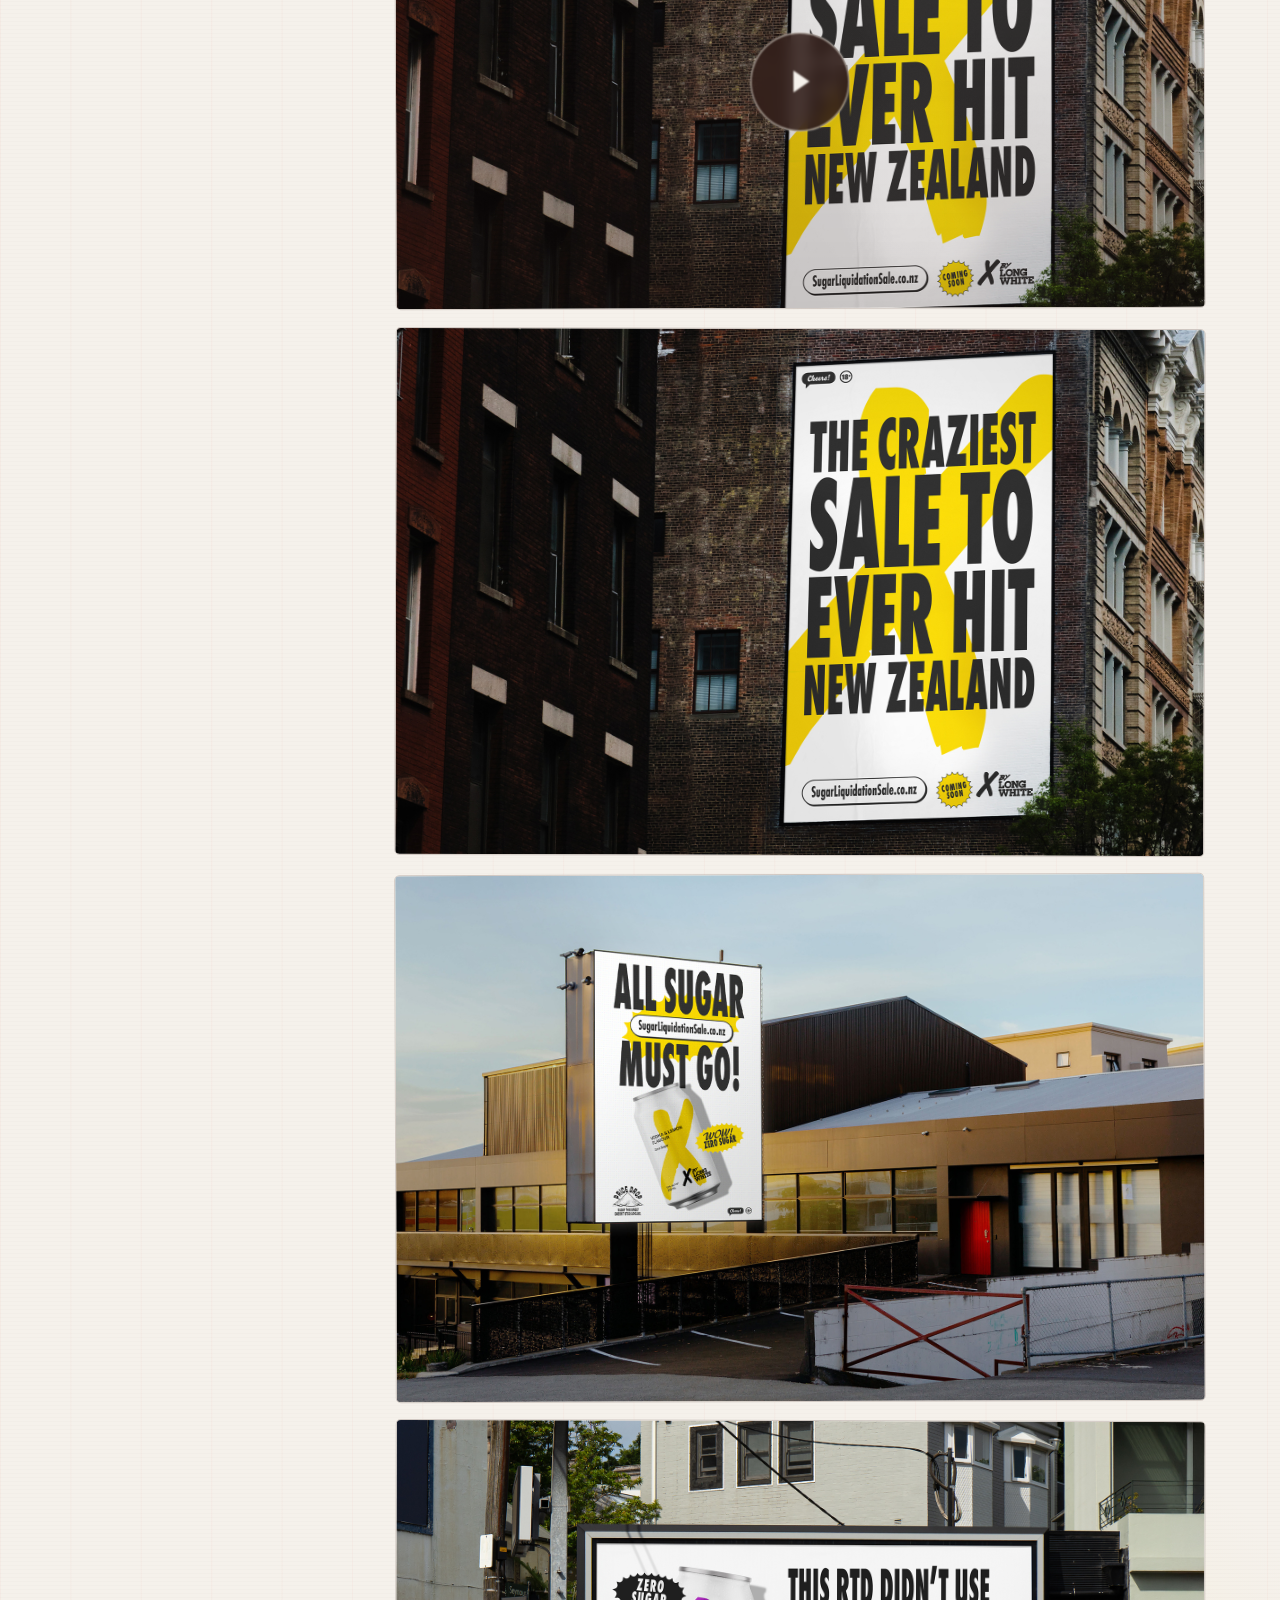
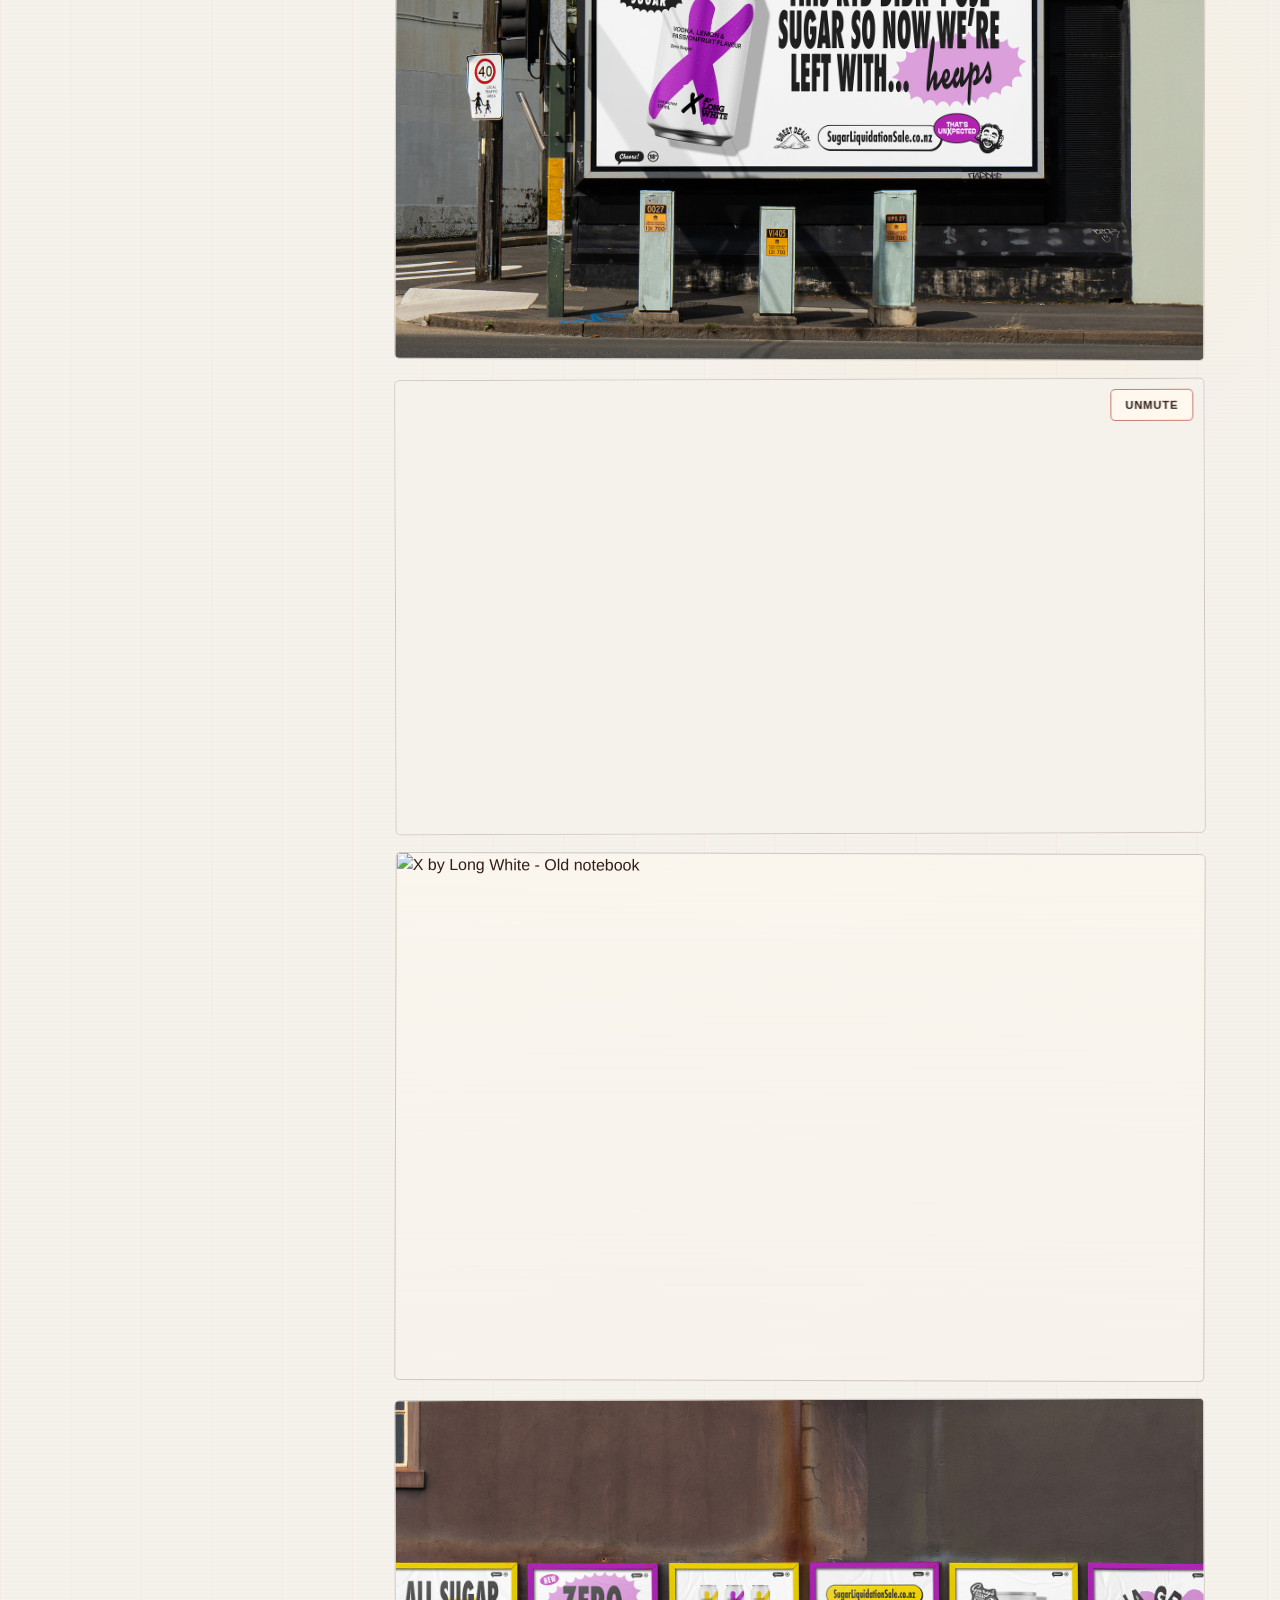
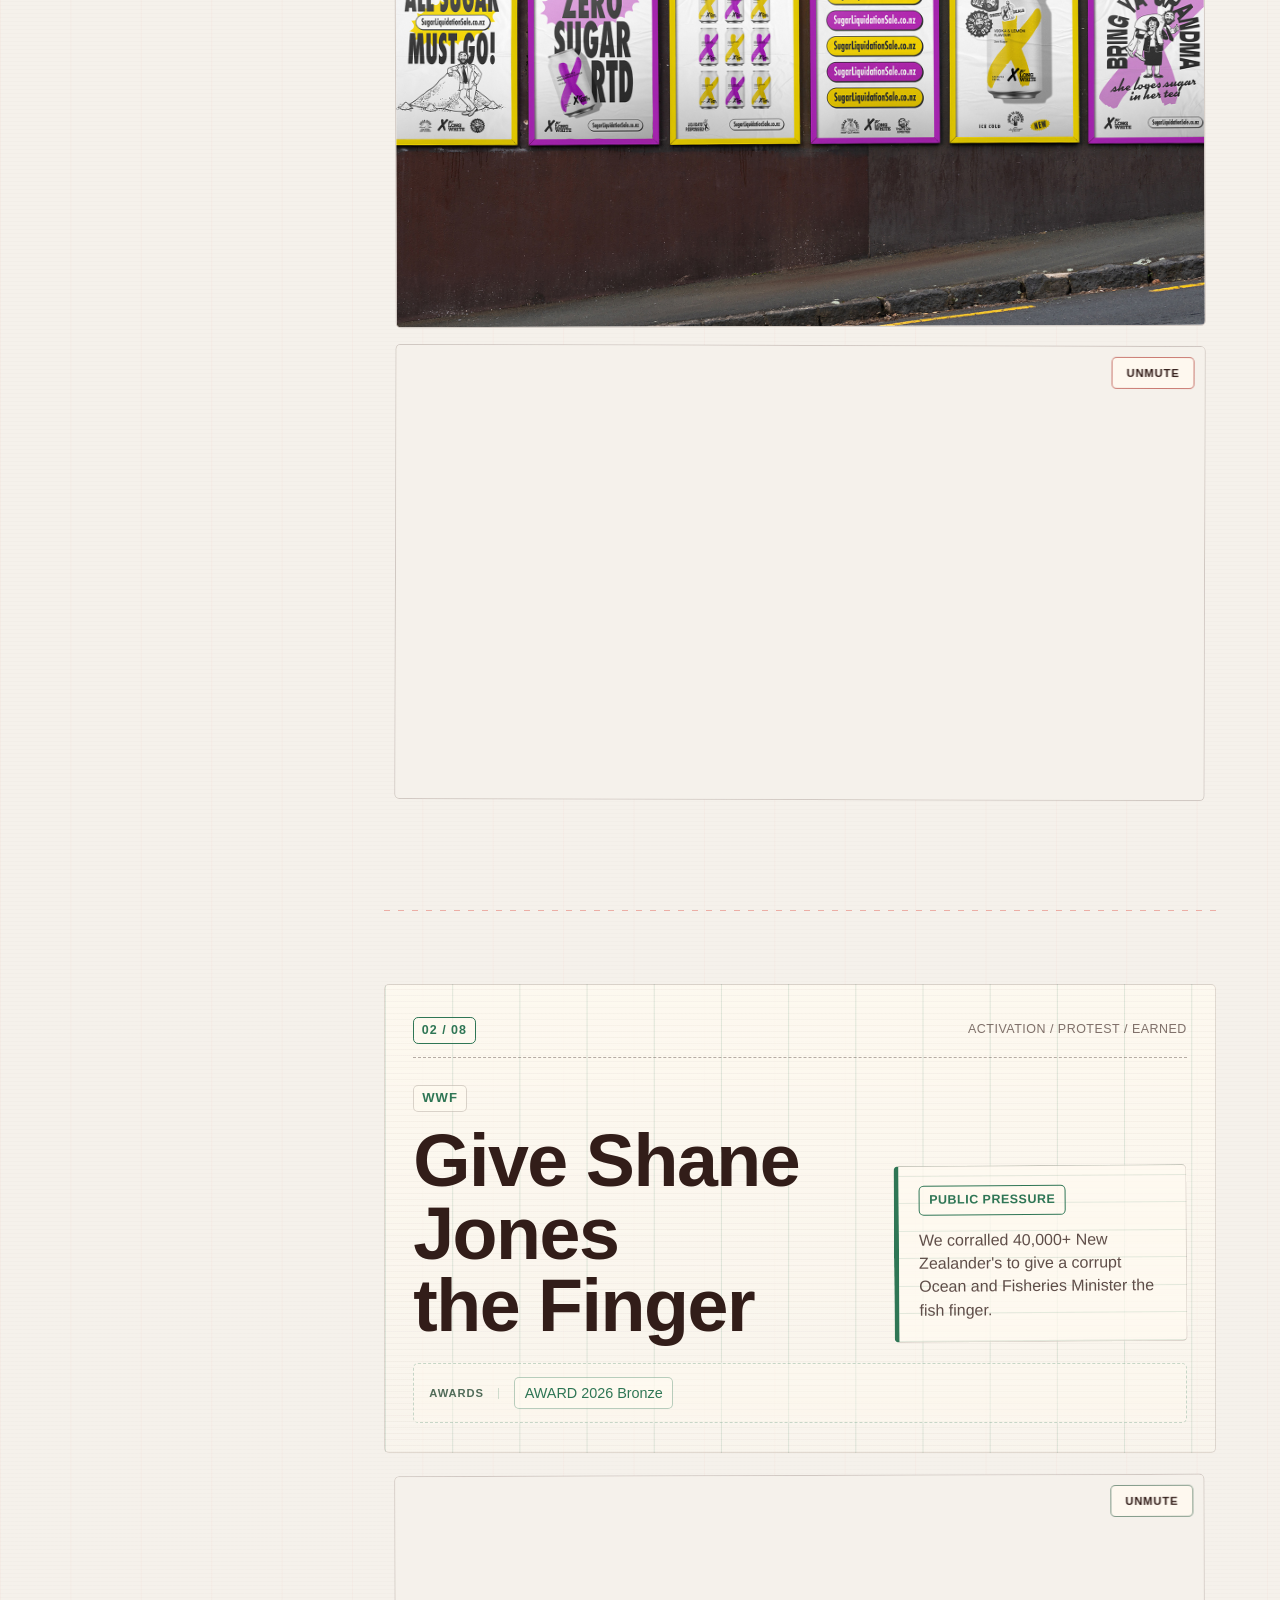
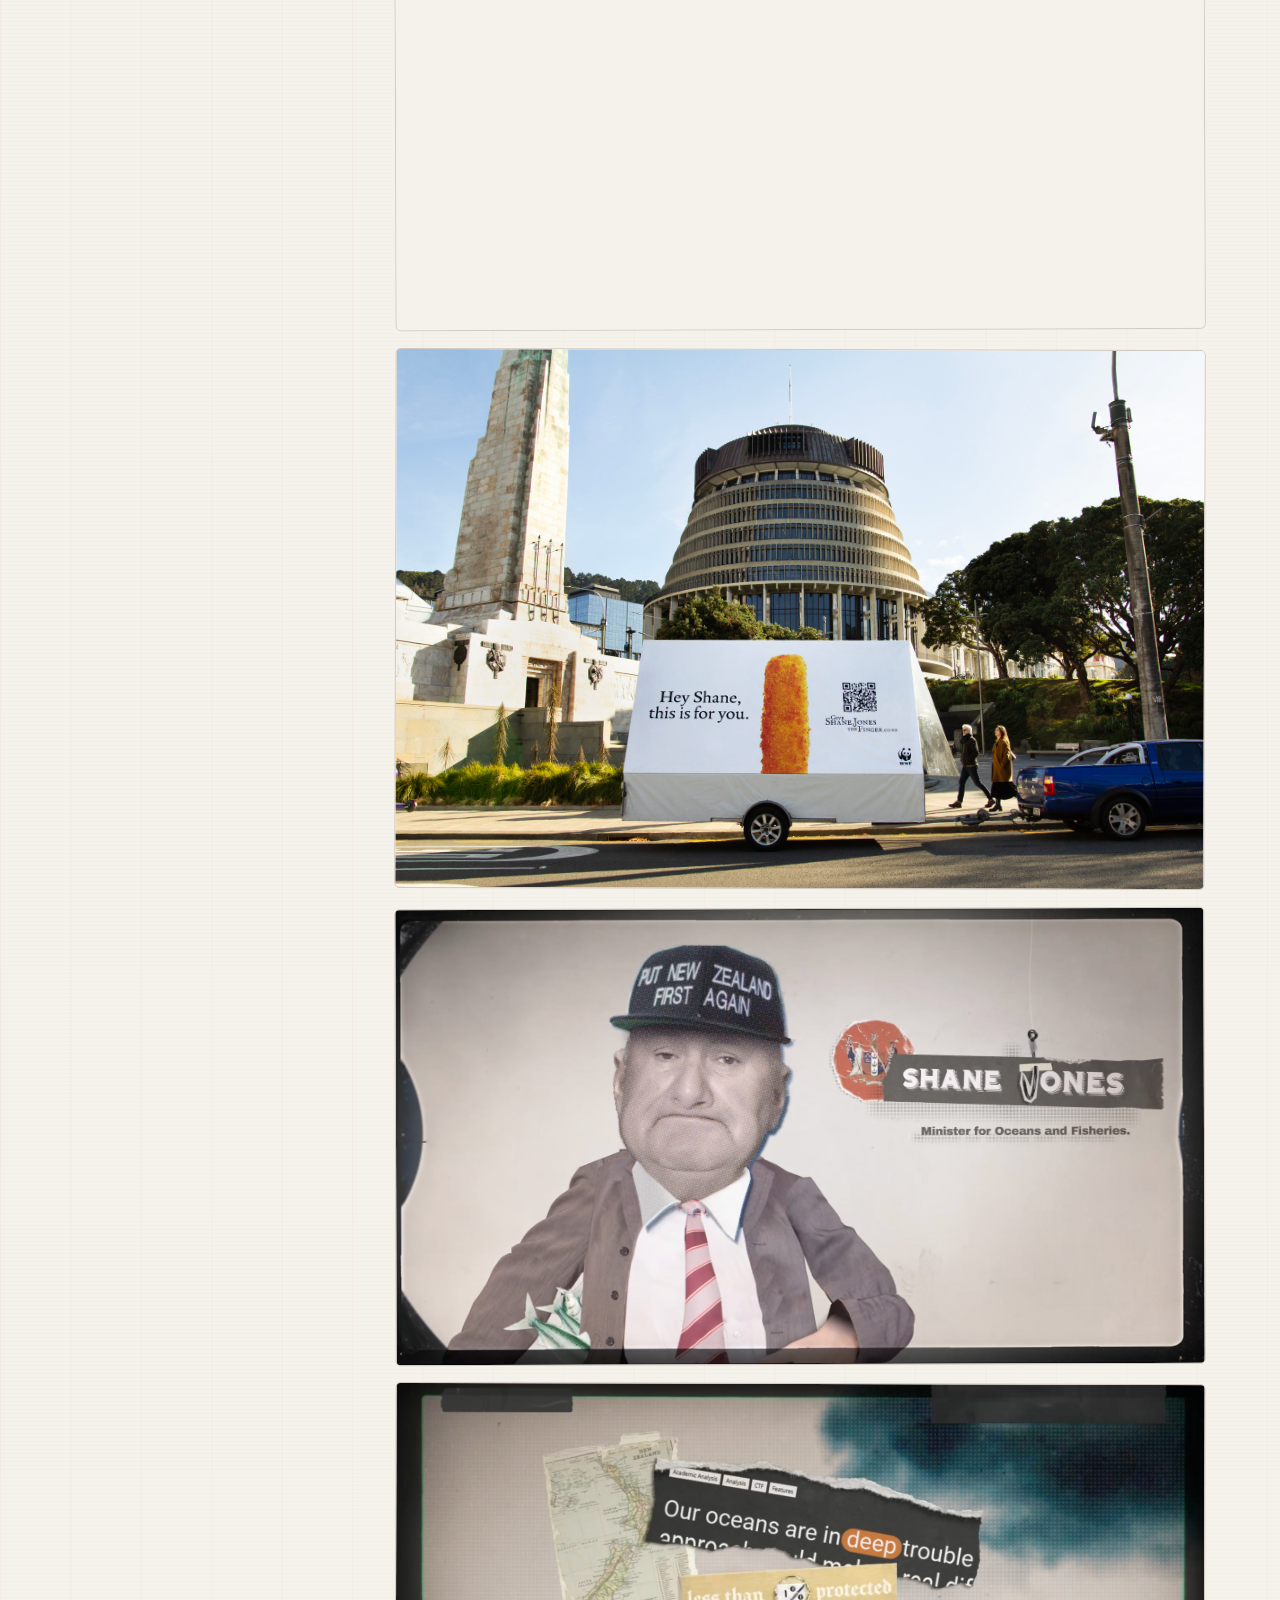
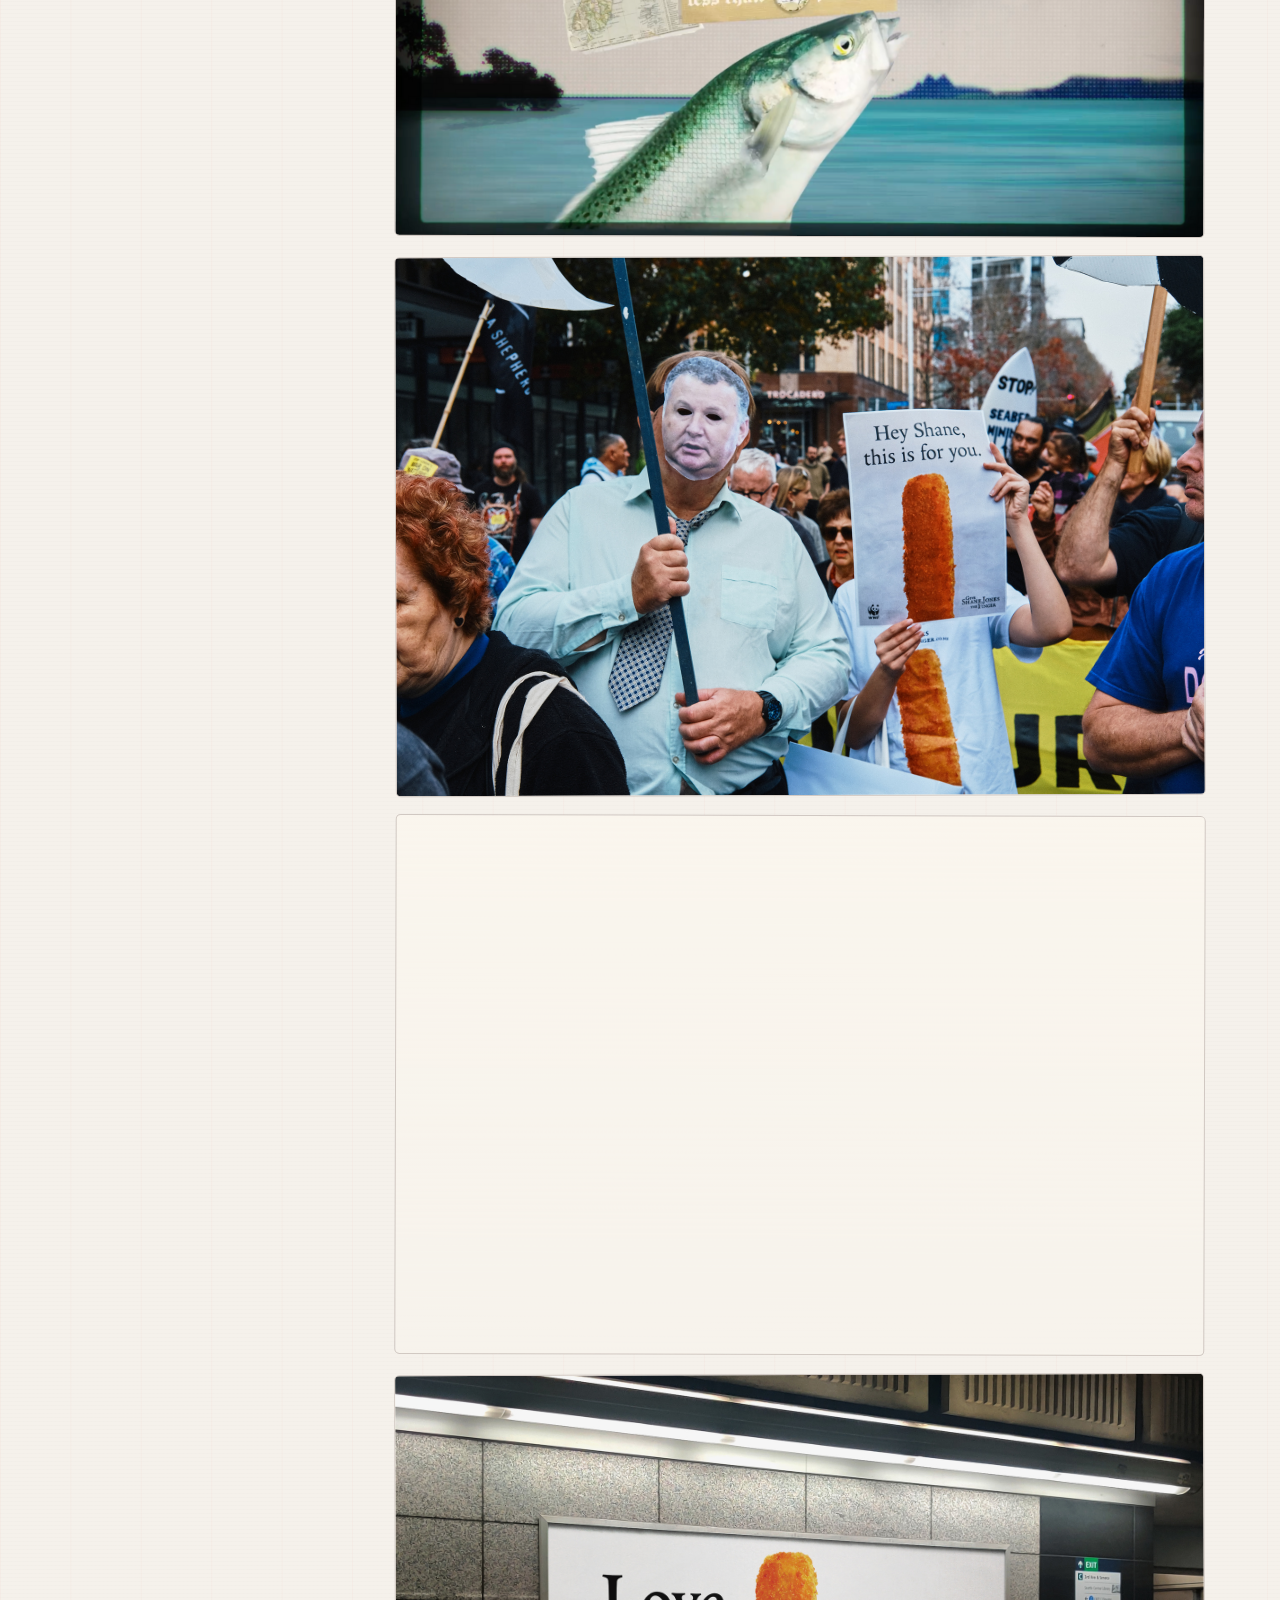
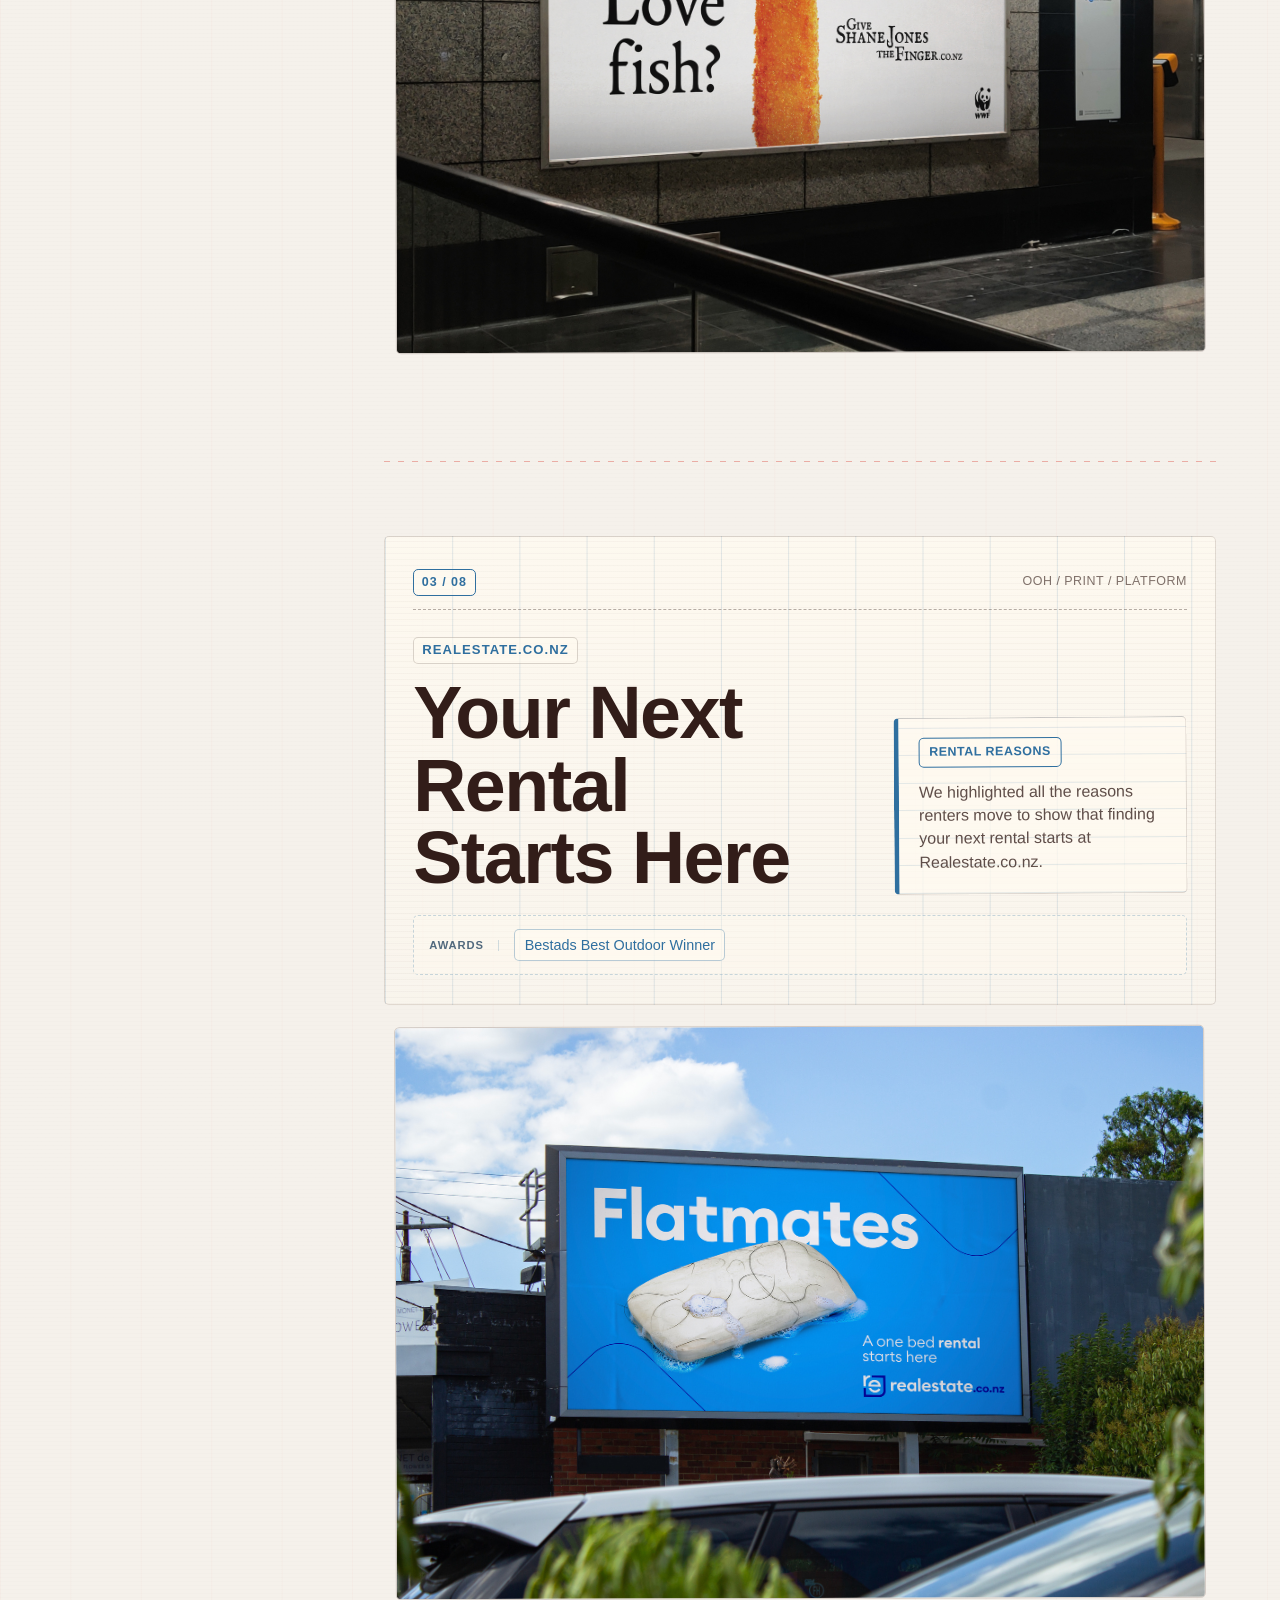
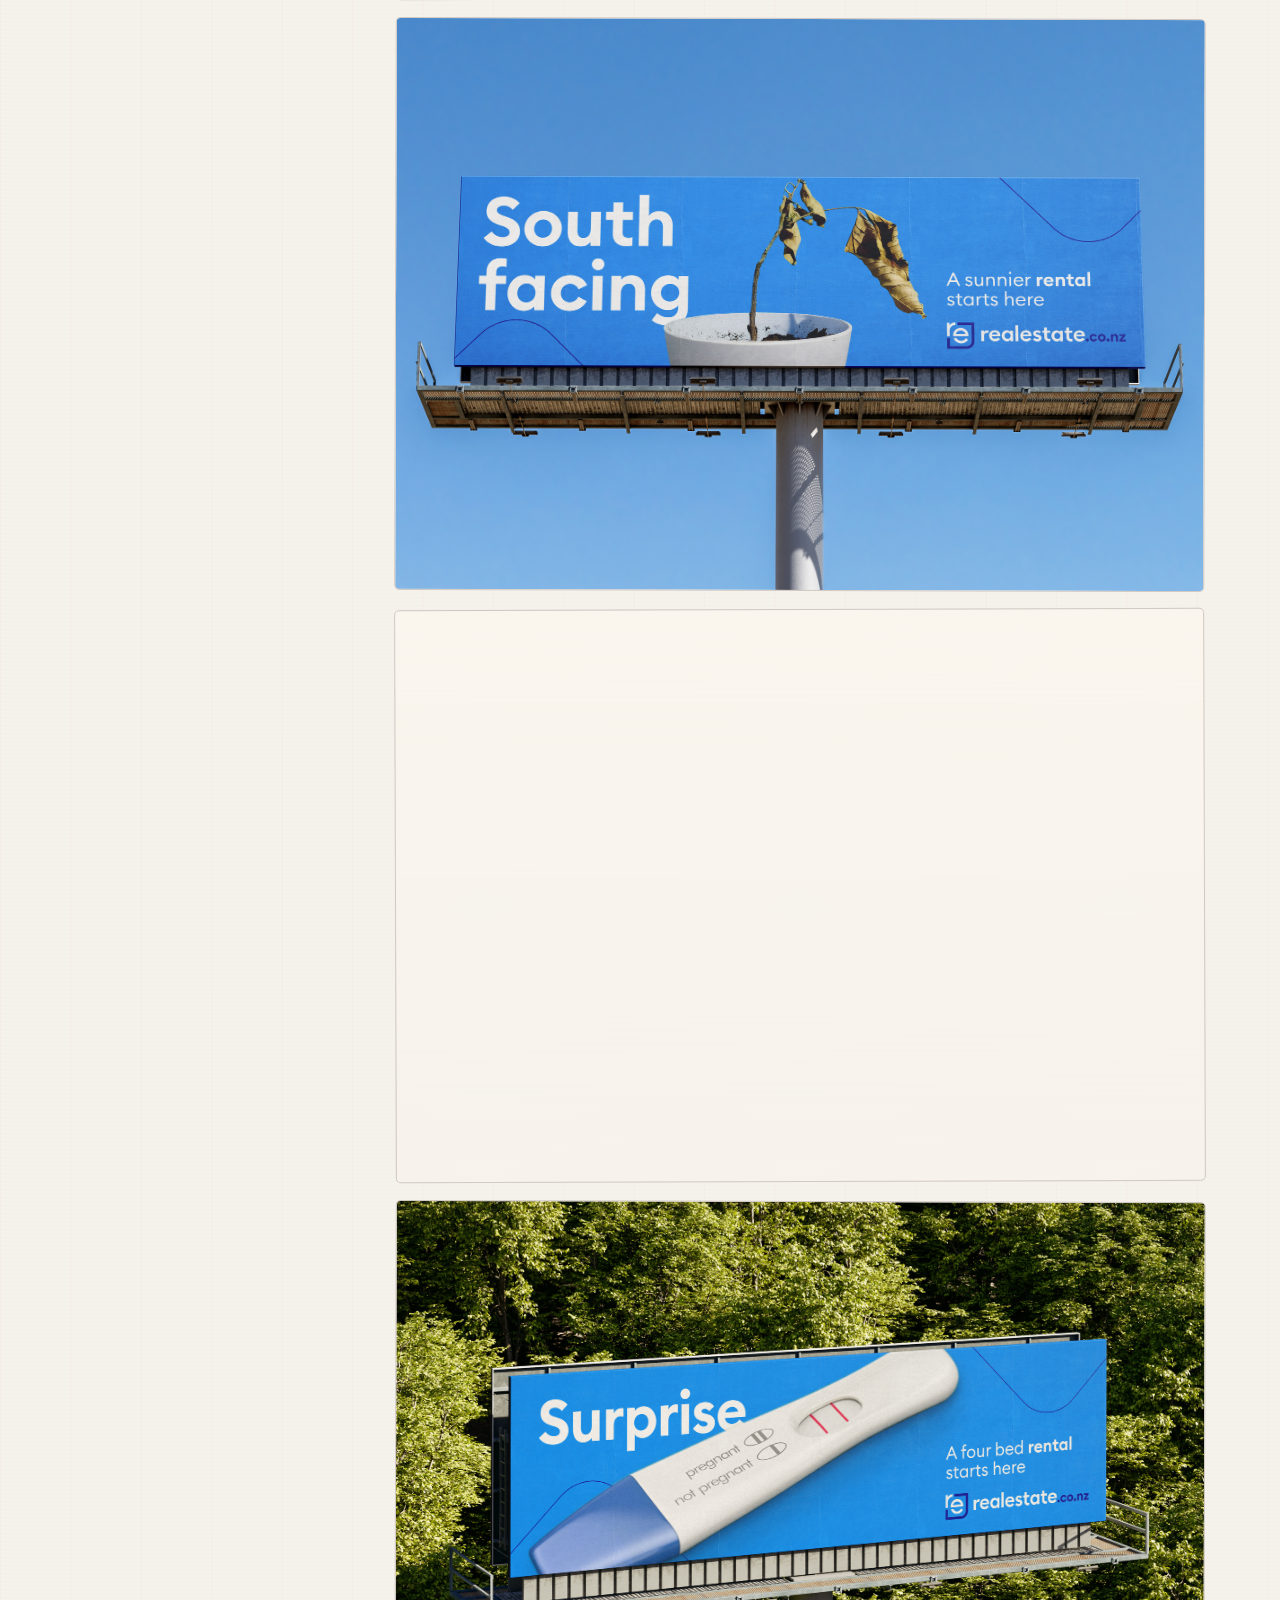
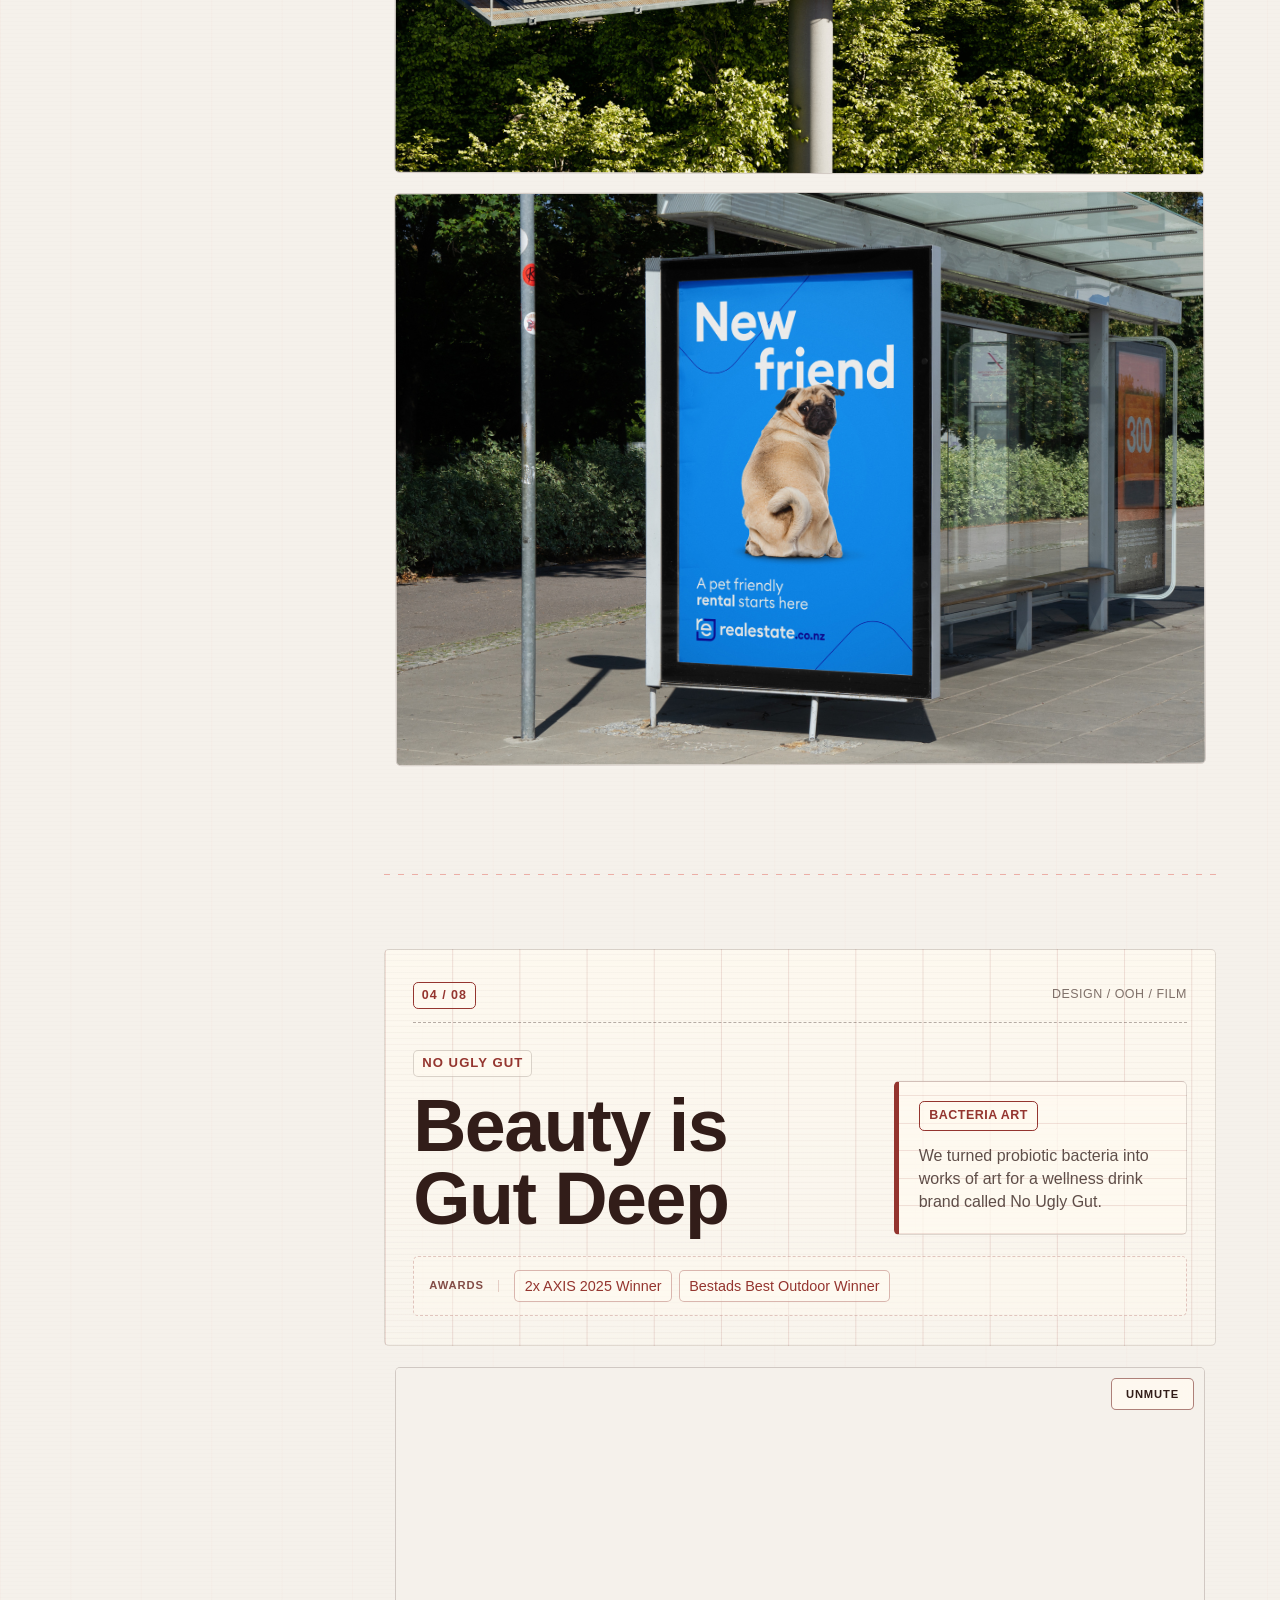
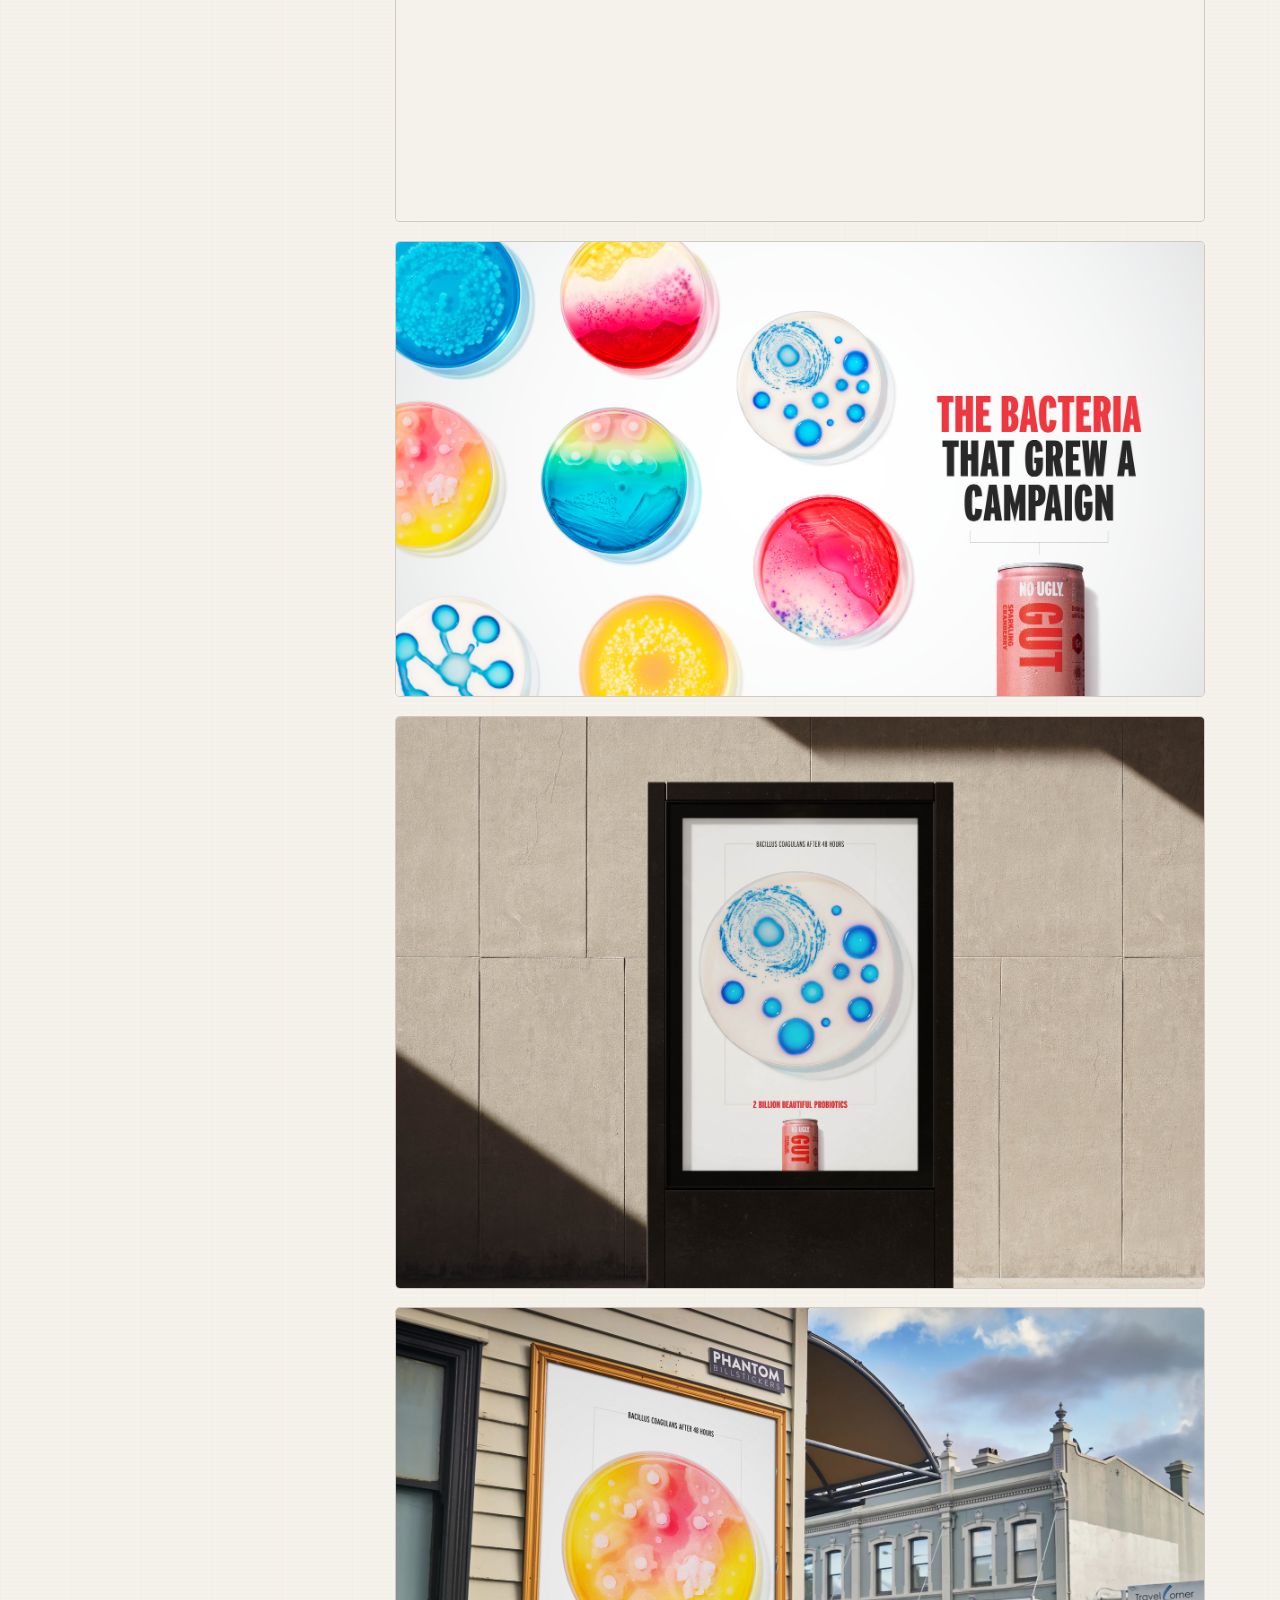
==== commit cb796ed8: "Apply awards research and navigation refinements" ====
--- a/index.html
+++ b/index.html
@@ -10,7 +10,7 @@
         history.scrollRestoration = "manual";
       }
     </script>
-    <link rel="stylesheet" href="styles.css?v=comments-9">
+    <link rel="stylesheet" href="styles.css?v=comments-10">
   </head>
   <body>
     <div class="noise" aria-hidden="true"></div>
@@ -18,14 +18,11 @@
 
     <nav class="rail" id="site-nav" aria-label="Portfolio">
       <button class="rail-toggle" type="button" aria-expanded="true" aria-controls="rail-content">
-        <span>Index</span>
+        <span>Menu</span>
       </button>
 
       <div class="rail-content" id="rail-content">
-        <a class="rail-top-link" href="#top">
-          <span>Who are</span>
-          <strong>Zac + Casey?</strong>
-        </a>
+        <a class="rail-top-link" href="#top">Who are Zac + Casey?</a>
 
         <div class="rail-block">
           <p class="rail-label">THE WORK</p>
@@ -40,10 +37,9 @@
           </ol>
         </div>
 
-        <div class="rail-block">
-          <p class="rail-label">THE RECEIPTS</p>
+        <div class="rail-block rail-block--single">
           <ul class="rail-list rail-list--links">
-            <li><a href="#awards" data-section-link="awards">Award show receipts</a></li>
+            <li><a href="#awards" data-section-link="awards">Shiny Nonsense</a></li>
           </ul>
         </div>
 
@@ -105,8 +101,7 @@
           <article class="award-card">
             <h3>Spikes Asia</h3>
             <ul>
-              <li><strong>Silver Spike</strong><span>2024 — Brand Experience &amp; Activation — Hard Rated Homecoming</span></li>
-              <li><strong>Shortlist</strong><span>2024 — Retail Promotions &amp; Competitions — Hard Rated Homecoming</span></li>
+              <li><strong>Silver Spike</strong><span>2026 — Brand Experience &amp; Activation, Retail Promotions &amp; Competitions — Hard Rated Homecoming</span></li>
             </ul>
           </article>
 
@@ -114,39 +109,33 @@
             <h3>B&amp;T Awards</h3>
             <ul>
               <li><strong>Winner</strong><span>2024 — Best Digital Campaign — Bulla Margaret</span></li>
+              <li><strong>Finalist</strong><span>2024 — The B&amp;T Award for Bravery — Bulla Margaret</span></li>
             </ul>
           </article>
 
           <article class="award-card">
             <h3>AWARD Awards</h3>
             <ul>
-              <li><strong>Bronze</strong><span>2024 — PR &amp; Promotion — WWF The Finger</span></li>
-              <li><strong>Bronze</strong><span>2024 — Best Use of Social Media — Post-it</span></li>
-              <li><strong>Finalist</strong><span>2024 — WWF, Post-it and Bulla</span></li>
+              <li><strong>Bronze</strong><span>2022 — Best Use of Social Media — Post-it A Little Space to Think</span></li>
+              <li><strong>2x Finalist</strong><span>2022 — Integrated Campaign and Use of Digital Platforms — Post-it A Little Space to Think</span></li>
+              <li><strong>Finalist</strong><span>2025 — Community Building and Engagement — Bulla Margaret</span></li>
+              <li><strong>Bronze</strong><span>2026 — PR &amp; Promotion — WWF The Finger</span></li>
             </ul>
           </article>
 
           <article class="award-card award-card--wide">
             <h3>AXIS Awards</h3>
             <ul>
-              <li><strong>Silver</strong><span>2025 — Radio &amp; Audio Campaigns — Black Heart Rum, The Shanty for Missing Chums</span></li>
-              <li><strong>Silver</strong><span>2025 — Art Direction / OOH — No Ugly Gut Fizz</span></li>
-              <li><strong>Bronze</strong><span>2025 — Radio &amp; Audio Over 30 Seconds — Black Heart Rum, The Shanty for Missing Chums</span></li>
-              <li><strong>Bronze</strong><span>2025 — Direct Campaign — Hard Rated Homecoming</span></li>
-              <li><strong>Bronze</strong><span>2025 — Social — Hard Rated Homecoming</span></li>
-              <li><strong>Bronze</strong><span>2025 — No Ugly Gut Galaxy</span></li>
-              <li><strong>Bronze</strong><span>2025 — No Ugly Gut Sunny Side Up</span></li>
-              <li><strong>Bronze</strong><span>2025 — WWF The Finger — 4x charity categories</span></li>
-              <li><strong>Silver</strong><span>2024 — Radio &amp; Audio — Sea Shanties</span></li>
-              <li><strong>Finalists</strong><span>2025 — 11x across Asahi, WWF and No Ugly work</span></li>
+              <li><strong>Winner</strong><span>2025 — Art Direction / Out of Home — No Ugly Gut Fizz</span></li>
+              <li><strong>Winner</strong><span>2025 — Design / Image — No Ugly Gut, The bacteria that grew a campaign</span></li>
+              <li><strong>Probable metals</strong><span>2025 — No Ugly broader campaign noted as 2x Silver and 2x Bronze in coverage</span></li>
             </ul>
           </article>
 
           <article class="award-card">
             <h3>Cairns Crocodiles</h3>
             <ul>
-              <li><strong>Bronze</strong><span>Changing the World Campaign — WWF The Finger</span></li>
-              <li><strong>Finalist</strong><span>Beauty &amp; Wellness Campaign — No Ugly Gut</span></li>
+              <li><strong>Finalist</strong><span>2026 — Hard Rated Homecoming</span></li>
             </ul>
           </article>
 
@@ -160,7 +149,15 @@
           <article class="award-card">
             <h3>Mumbrella</h3>
             <ul>
-              <li><strong>Finalists</strong><span>2026 finalist recognition</span></li>
+              <li><strong>Shortlist</strong><span>2026 — Hard Rated Homecoming</span></li>
+              <li><strong>Shortlist</strong><span>2026 — Sugar Liquidation Sale</span></li>
+            </ul>
+          </article>
+
+          <article class="award-card">
+            <h3>The Immortal Awards</h3>
+            <ul>
+              <li><strong>ANZ Finalist</strong><span>2022 — Post-it A Little Space to Think</span></li>
             </ul>
           </article>
 
@@ -180,12 +177,12 @@
       </section>
 
       <footer class="contact">
-        <p>Get in touch before one of us overthinks the footer.</p>
+        <p>Slide in. Professionally.</p>
         <a href="mailto:zacnairn3@gmail.com">zacnairn3@gmail.com</a>
         <a href="mailto:caseyclarke@outlook.com.au">caseyclarke@outlook.com.au</a>
       </footer>
     </main>
 
-    <script src="script.js?v=comments-9"></script>
+    <script src="script.js?v=comments-10"></script>
   </body>
 </html>
--- a/styles.css
+++ b/styles.css
@@ -73,7 +73,7 @@
   inset: 0 auto 0 0;
   z-index: 10;
   width: min(20rem, 26vw);
-  padding: 1.45rem 1.75rem 1.5rem;
+  padding: 2rem 1.75rem 1.5rem;
   display: flex;
   flex-direction: column;
   border-right: 1px dashed rgba(50, 29, 25, 0.18);
@@ -84,35 +84,38 @@
 }
 
 .rail-toggle {
-  width: fit-content;
-  margin: 0 0 1.25rem;
-  padding: 0.42rem 0.54rem 0.38rem;
+  position: fixed;
+  left: 0.85rem;
+  top: 50%;
+  z-index: 12;
+  width: 2.5rem;
+  min-height: 6rem;
+  margin: 0;
+  padding: 0.7rem 0.42rem;
+  display: grid;
+  place-items: center;
   border: 1px solid rgba(50, 29, 25, 0.18);
   border-radius: var(--box-radius);
   background: rgba(255, 250, 240, 0.54);
   color: var(--ink);
   font: 760 0.68rem/1 "Neue Haas Grotesk", "Helvetica Neue", Arial, sans-serif;
-  letter-spacing: 0.08em;
+  letter-spacing: 0.12em;
   text-transform: uppercase;
   cursor: pointer;
+  writing-mode: vertical-rl;
+  text-orientation: mixed;
+  transform: translateY(-50%);
   transition: border-color 160ms ease, color 160ms ease, transform 160ms ease;
 }
 
 .rail-toggle::before {
-  content: "";
-  display: inline-block;
-  width: 0.46rem;
-  height: 0.46rem;
-  margin-right: 0.45rem;
-  border-top: 1px solid currentColor;
-  border-left: 1px solid currentColor;
-  transform: rotate(45deg) translateY(0.08rem);
-  transition: transform 160ms ease;
+  content: none;
 }
 
 .rail-toggle:hover {
   color: var(--red);
   border-color: color-mix(in srgb, var(--red) 38%, rgba(50, 29, 25, 0.18));
+  transform: translateY(-50%) translateX(1px);
 }
 
 .rail-content {
@@ -134,15 +137,15 @@
 }
 
 body.rail-collapsed .rail-toggle::before {
-  transform: rotate(135deg) translateY(-0.08rem);
+  content: none;
 }
 
 body.rail-collapsed .rail-toggle span {
-  position: absolute;
-  width: 1px;
-  height: 1px;
-  overflow: hidden;
-  clip: rect(0 0 0 0);
+  position: static;
+  width: auto;
+  height: auto;
+  overflow: visible;
+  clip: auto;
 }
 
 body.rail-collapsed .rail-content {
@@ -160,13 +163,12 @@
   width: fit-content;
   max-width: 100%;
   padding: 0.2rem 0 0.45rem;
-  display: grid;
-  gap: 0.08rem;
+  display: block;
   color: var(--ink);
-  font-size: clamp(0.78rem, 0.9vw, 0.94rem);
+  font-size: clamp(1.12rem, 1.45vw, 1.45rem);
   font-weight: 760;
-  line-height: 0.94;
-  letter-spacing: 0.04em;
+  line-height: 1;
+  letter-spacing: 0;
   text-transform: uppercase;
 }
 
@@ -174,16 +176,12 @@
   content: none;
 }
 
-.rail-top-link strong {
-  display: block;
-  font-size: clamp(1.18rem, 1.6vw, 1.58rem);
-  font-weight: 760;
-  line-height: 0.95;
-  letter-spacing: 0;
-}
-
 .rail-top-link:hover {
   color: var(--red);
+}
+
+.rail-block--single {
+  margin-top: 0.35rem;
 }
 
 .rail-block {
@@ -286,7 +284,7 @@
 
 .hero-copy {
   position: relative;
-  z-index: 2;
+  z-index: 3;
   max-width: min(78rem, 100%);
 }
 
@@ -305,10 +303,10 @@
 
 .hero-stage {
   position: absolute;
-  right: clamp(0.6rem, 1.8vw, 2.2rem);
-  bottom: clamp(0.7rem, 1.8vh, 1.45rem);
-  z-index: 3;
-  width: min(30rem, 37vw);
+  right: clamp(-1rem, 1vw, 1.4rem);
+  bottom: clamp(1.2rem, 5vh, 4rem);
+  z-index: 1;
+  width: min(44rem, 46vw);
   margin: 0;
   padding: 0.65rem;
   display: block;
@@ -316,9 +314,10 @@
   border-radius: var(--box-radius);
   background:
     repeating-linear-gradient(0deg, rgba(50, 29, 25, 0.025) 0 1px, transparent 1px 7px),
-    rgba(255, 250, 240, 0.72);
+    rgba(255, 250, 240, 0.5);
   transform: rotate(-1.4deg);
   animation: stage-drift 9s ease-in-out infinite alternate;
+  opacity: 0.86;
 }
 
 .hero-stage span {
@@ -353,6 +352,7 @@
   width: 100%;
   display: block;
   border-radius: calc(var(--box-radius) * 0.8);
+  filter: saturate(0.92) contrast(0.96);
 }
 
 .hero-dog-wrap {
@@ -831,14 +831,16 @@
   bottom: 0.72rem;
   z-index: 3;
   height: 0.22rem;
+  padding: 0;
   border: 1px solid rgba(255, 250, 240, 0.82);
   border-radius: 999px;
   background: rgba(50, 29, 25, 0.22);
   opacity: 0;
   overflow: hidden;
-  pointer-events: none;
+  cursor: pointer;
   transform: translateY(0.25rem);
   transition: opacity 180ms ease, transform 180ms ease;
+  appearance: none;
 }
 
 .video-timeline i {
@@ -850,31 +852,17 @@
   transform-origin: left center;
 }
 
-.video-frame:not(.video-frame--manual) iframe ~ .video-timeline i {
-  width: 38%;
-  animation: timeline-drift 7s linear infinite;
-}
-
-.video-frame--manual .video-timeline i {
-  width: 0;
-  animation: none;
-}
-
-.video-frame--manual.is-playing .video-timeline i {
-  width: 34%;
-  animation: timeline-drift 8s linear infinite;
-}
-
 .video-frame:hover .video-timeline,
 .video-frame:focus-within .video-timeline {
   opacity: 1;
   transform: translateY(0);
 }
 
-@keyframes timeline-drift {
-  0% { transform: translateX(-100%) scaleX(0.8); }
-  45% { transform: translateX(55%) scaleX(1.7); }
-  100% { transform: translateX(275%) scaleX(0.9); }
+.video-timeline:hover,
+.video-timeline:focus-visible {
+  opacity: 1;
+  outline: none;
+  background: rgba(50, 29, 25, 0.34);
 }
 
 .video-play {
@@ -1063,33 +1051,28 @@
 
 .case-awards {
   display: grid;
-  grid-template-columns: minmax(5.6rem, 0.18fr) minmax(0, 1fr);
-  gap: 0.8rem;
-  align-items: start;
+  grid-template-columns: auto minmax(0, 1fr);
+  gap: 0.95rem;
+  align-items: center;
   margin-top: 1.35rem;
-  padding: 0.9rem 0.95rem;
-  border: 1px dashed color-mix(in srgb, var(--red) 30%, transparent);
-  border-radius: var(--box-radius);
-  background:
-    linear-gradient(90deg, color-mix(in srgb, var(--red) 7%, transparent) 0 1px, transparent 1px),
-    rgba(255, 250, 240, 0.3);
-  background-size: 2.4rem auto, auto;
+  padding: 0.82rem 0.95rem;
+  border: 1px dashed color-mix(in srgb, var(--red) 26%, transparent);
+  border-radius: var(--box-radius);
+  background: rgba(255, 250, 240, 0.38);
   color: var(--red);
 }
 
 .case-awards > span {
-  padding: 0.42rem 0.52rem 0.38rem;
-  border: 1px solid color-mix(in srgb, var(--red) 38%, transparent);
-  border-radius: var(--box-radius);
-  color: color-mix(in srgb, var(--red) 74%, var(--ink));
-  background: rgba(255, 250, 240, 0.42);
+  padding-right: 0.9rem;
+  border-right: 1px solid color-mix(in srgb, var(--red) 26%, transparent);
+  color: color-mix(in srgb, var(--red) 58%, var(--ink));
   font-size: 0.7rem;
   font-weight: 760;
   line-height: 1;
   letter-spacing: 0.08em;
   text-transform: uppercase;
   white-space: nowrap;
-  opacity: 0.76;
+  opacity: 0.84;
 }
 
 .case-awards ul {
@@ -1103,9 +1086,9 @@
 
 .case-awards li {
   padding: 0.42rem 0.58rem 0.38rem;
-  border: 1px solid color-mix(in srgb, var(--red) 42%, transparent);
-  border-radius: var(--box-radius);
-  background: rgba(255, 250, 240, 0.56);
+  border: 1px solid color-mix(in srgb, var(--red) 34%, transparent);
+  border-radius: var(--box-radius);
+  background: rgba(255, 250, 240, 0.62);
   font-size: 0.9rem;
   line-height: 1.15;
   font-weight: 520;
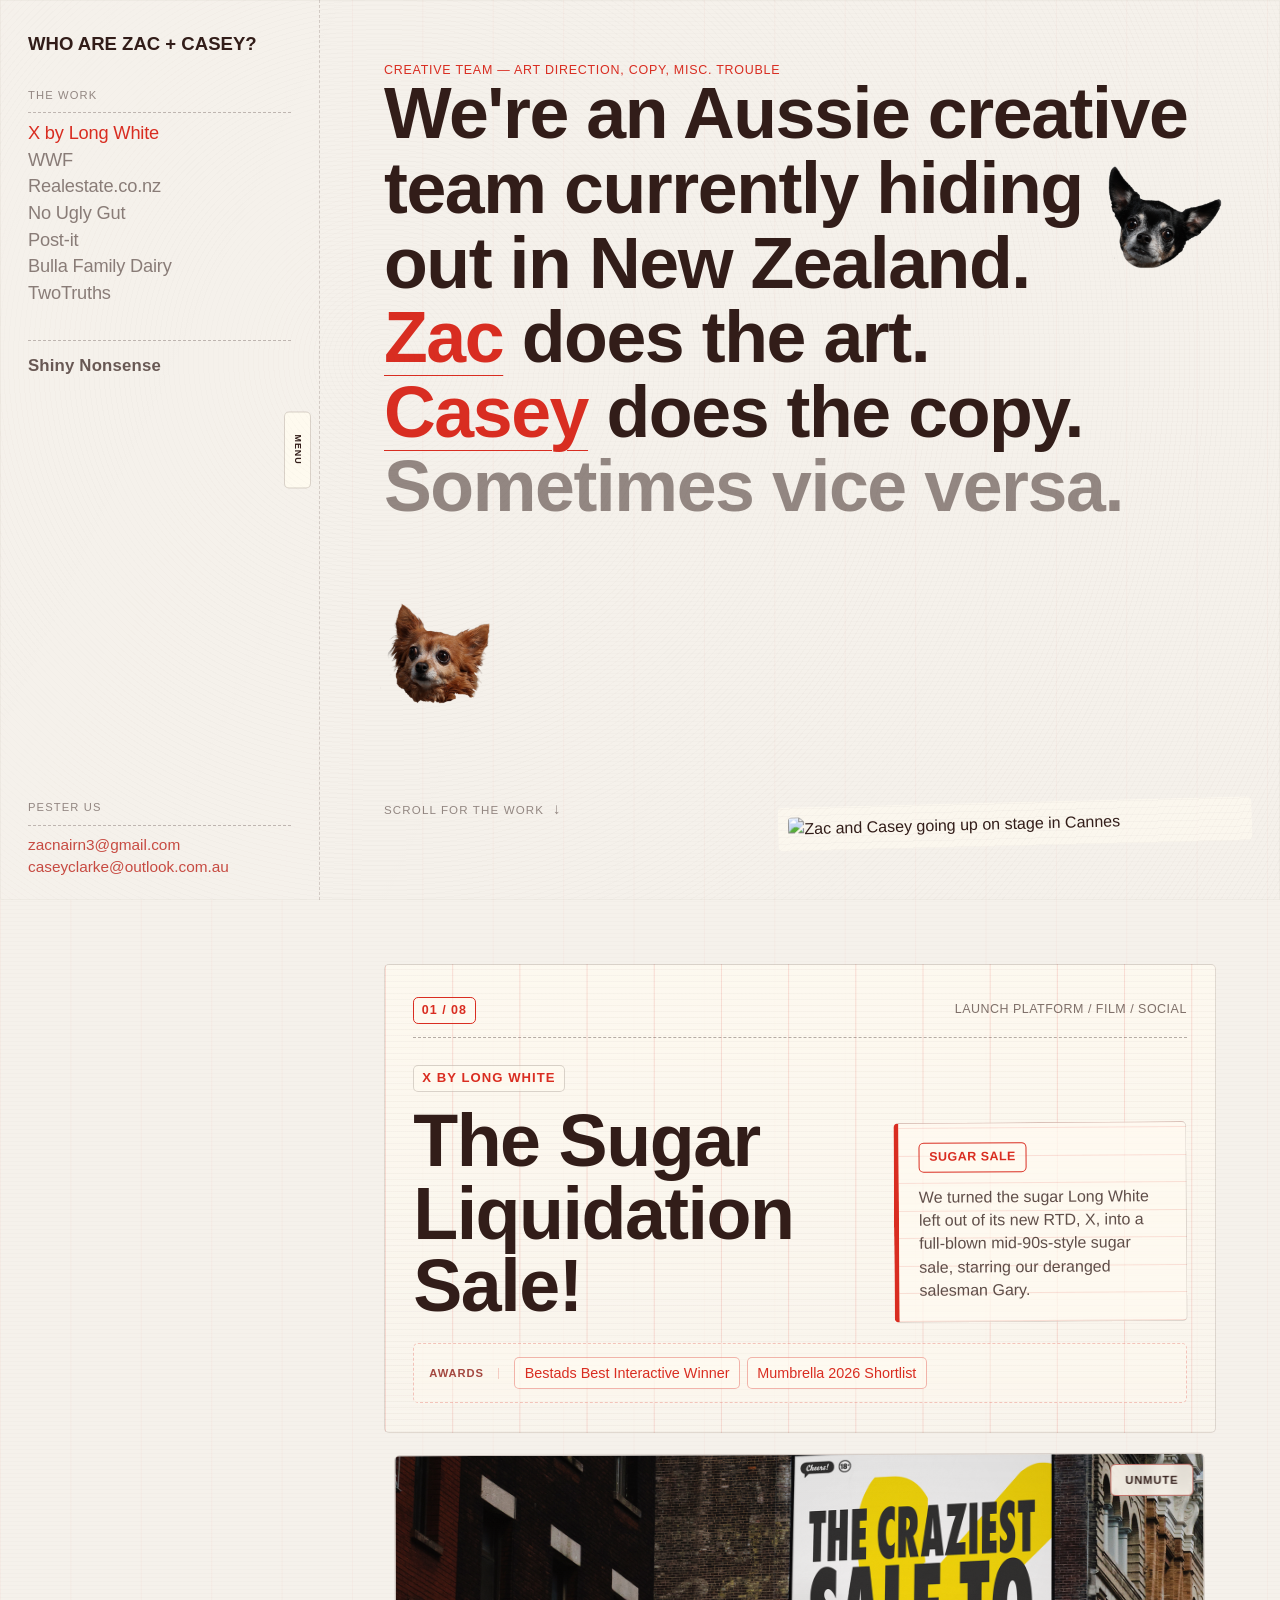
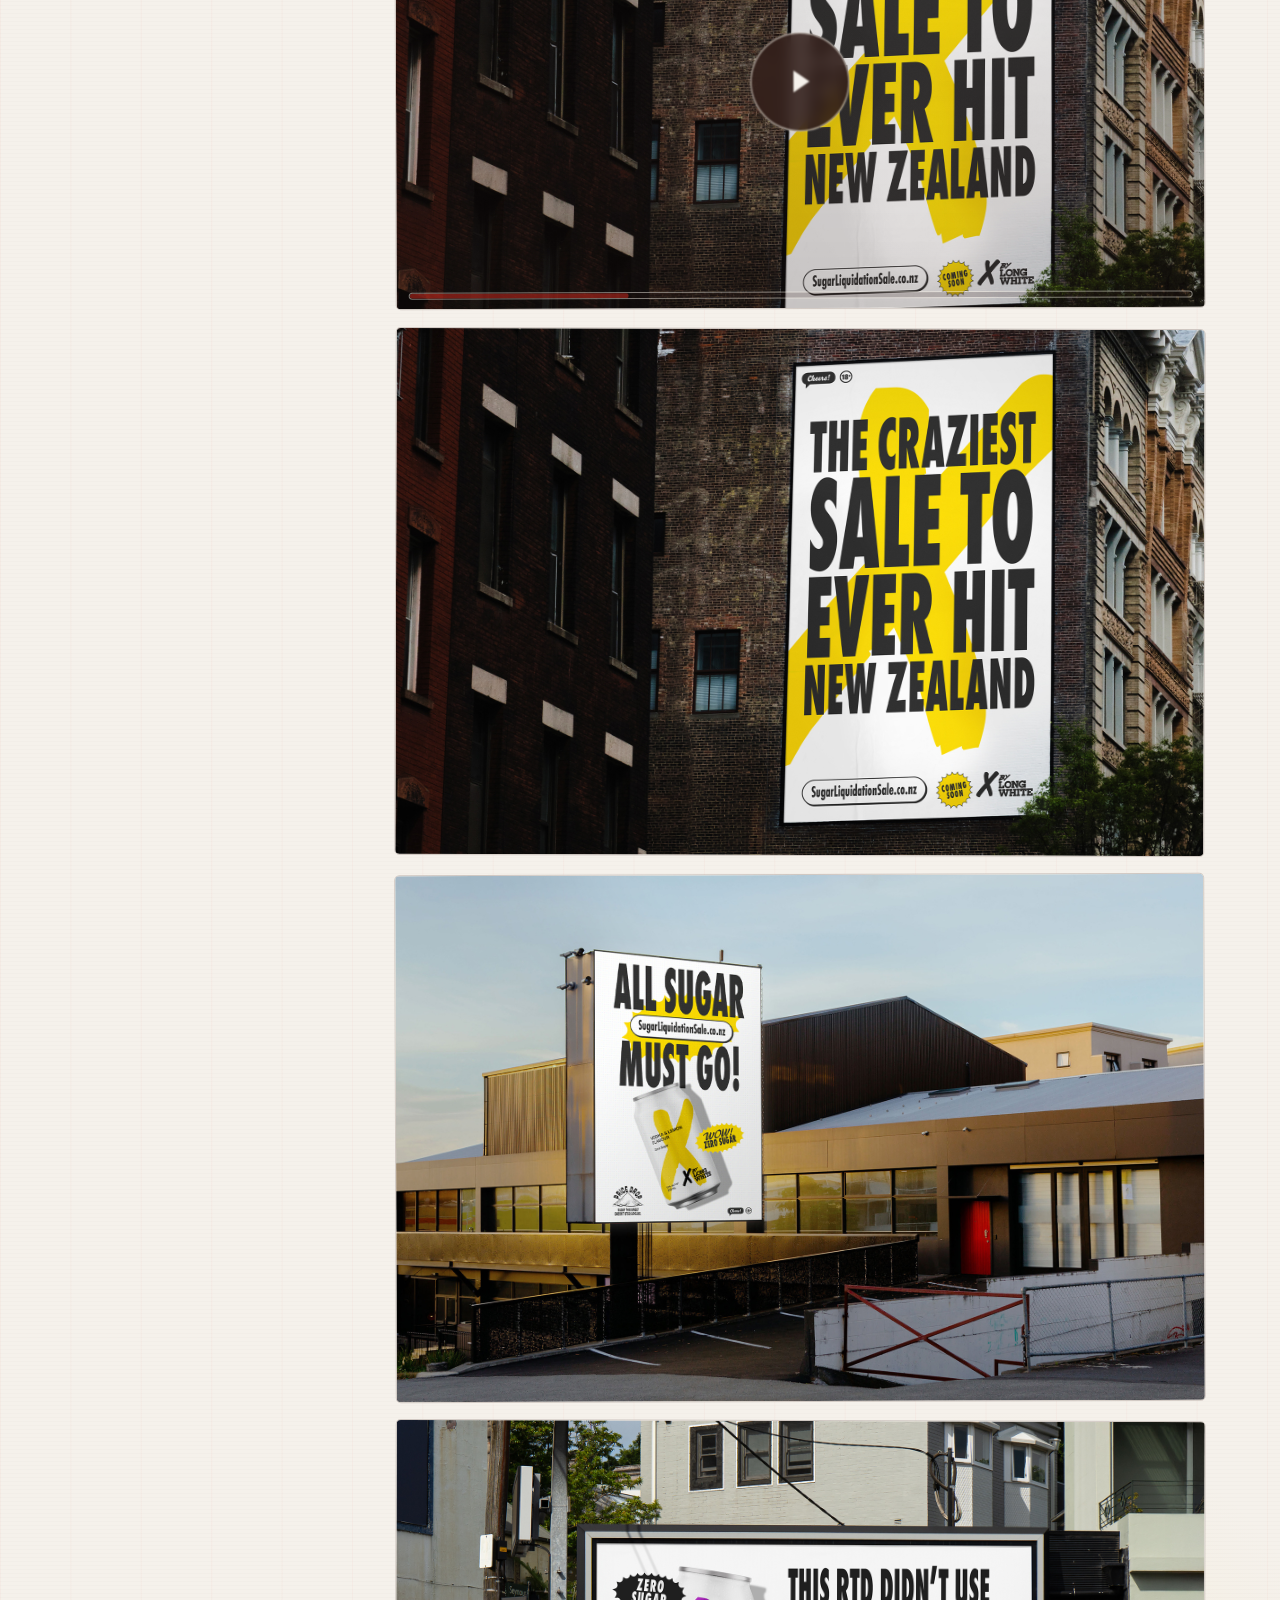
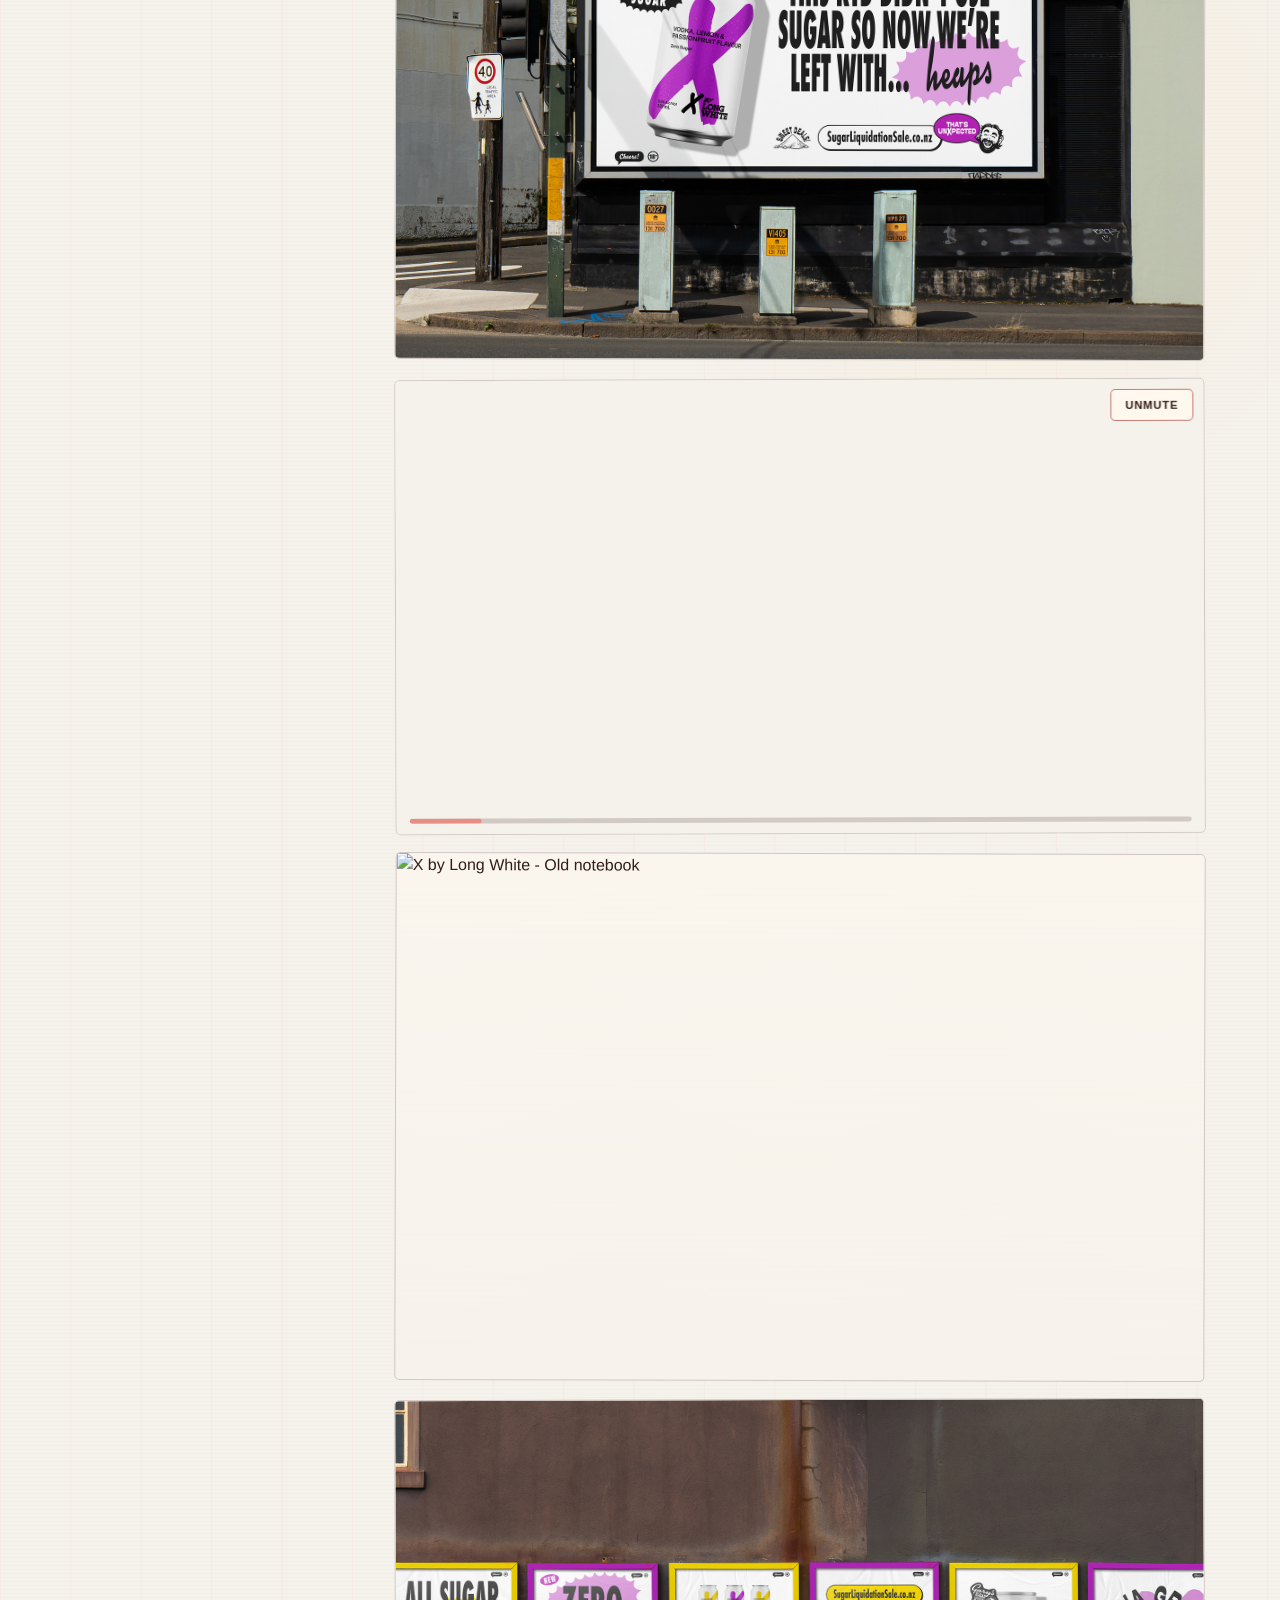
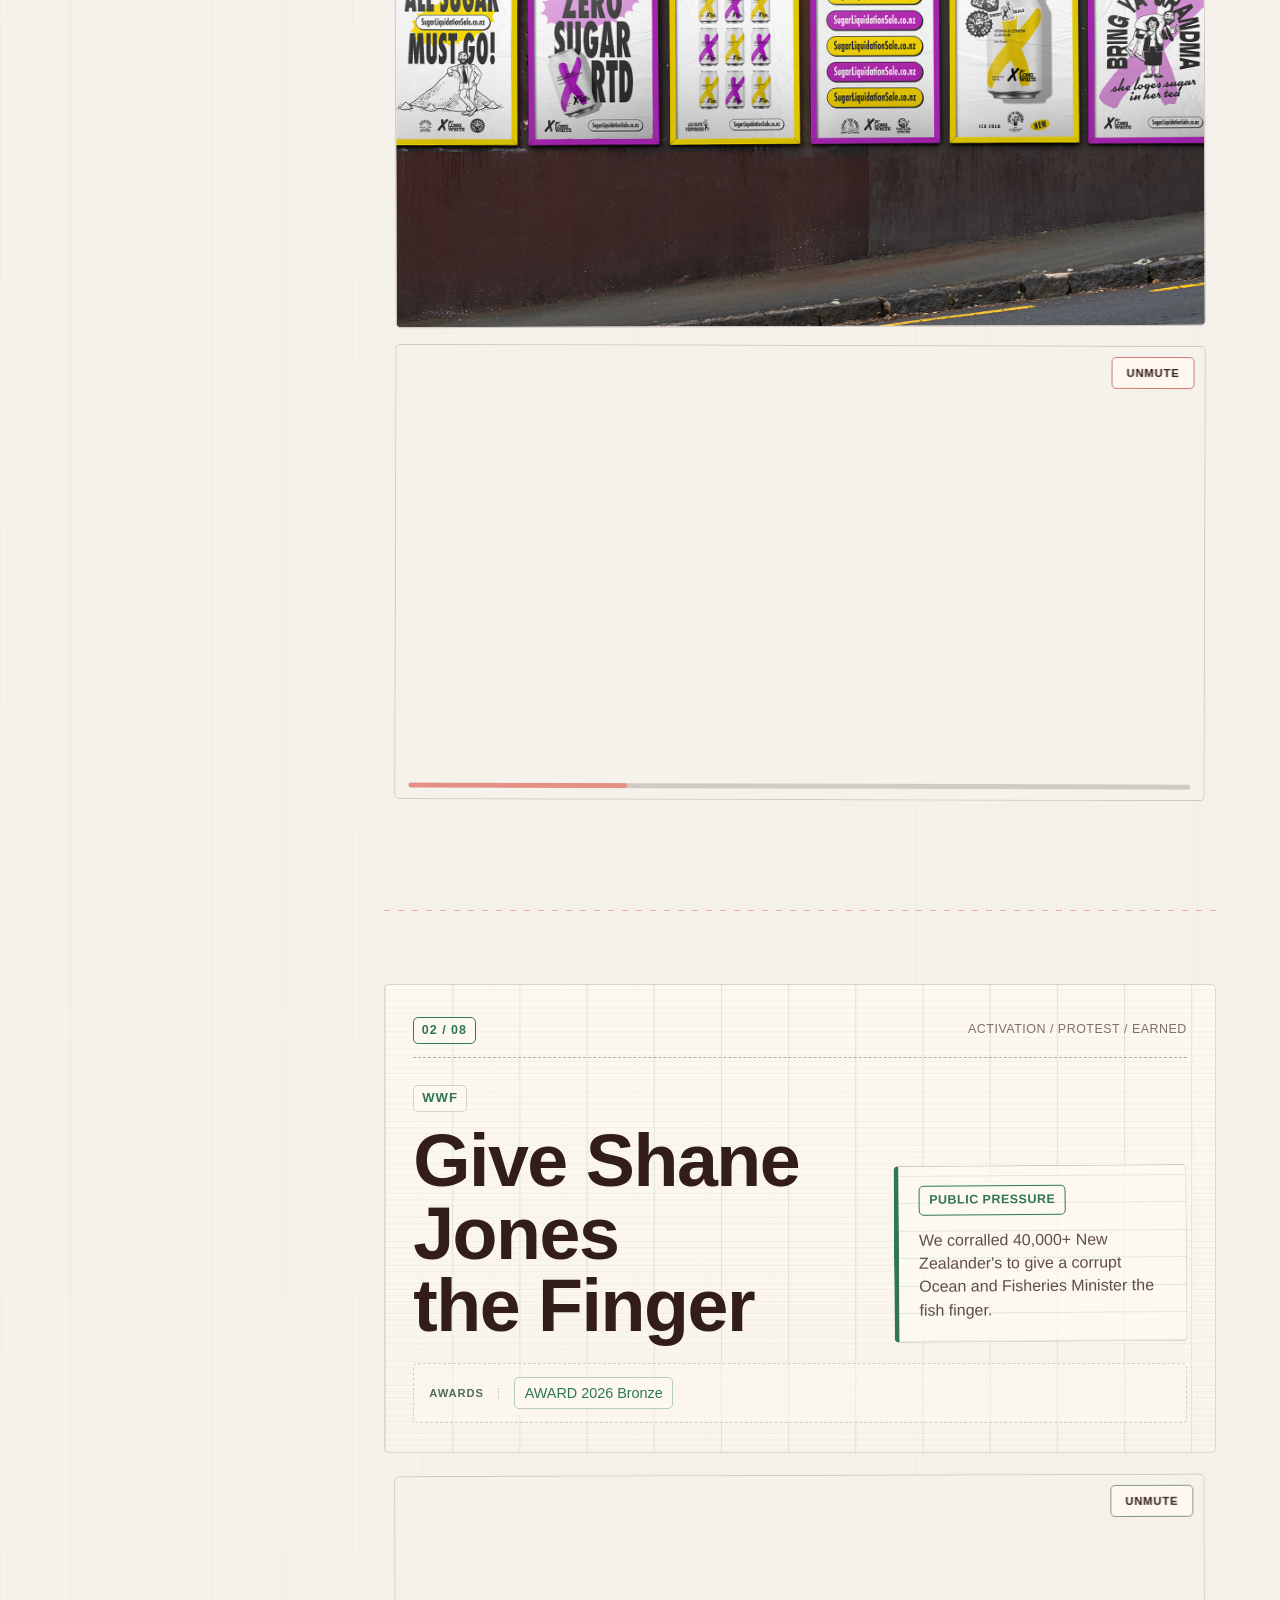
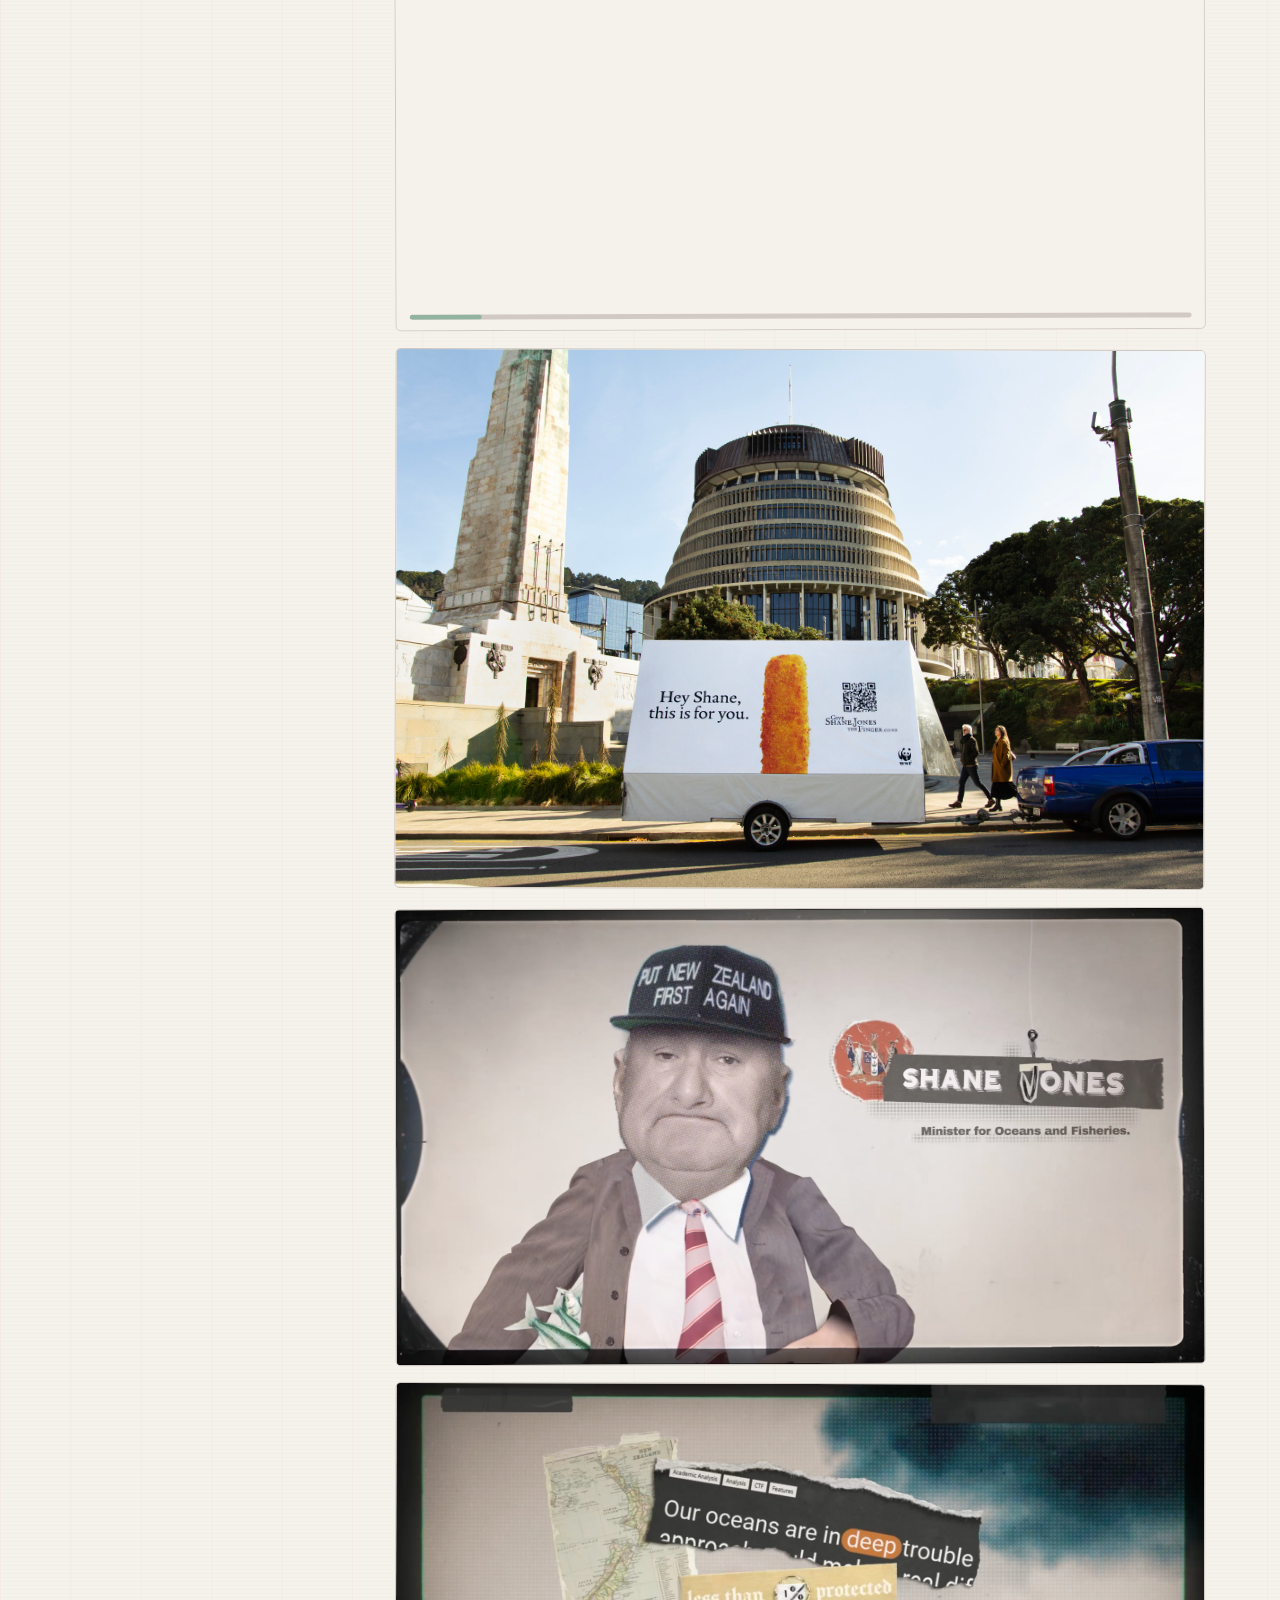
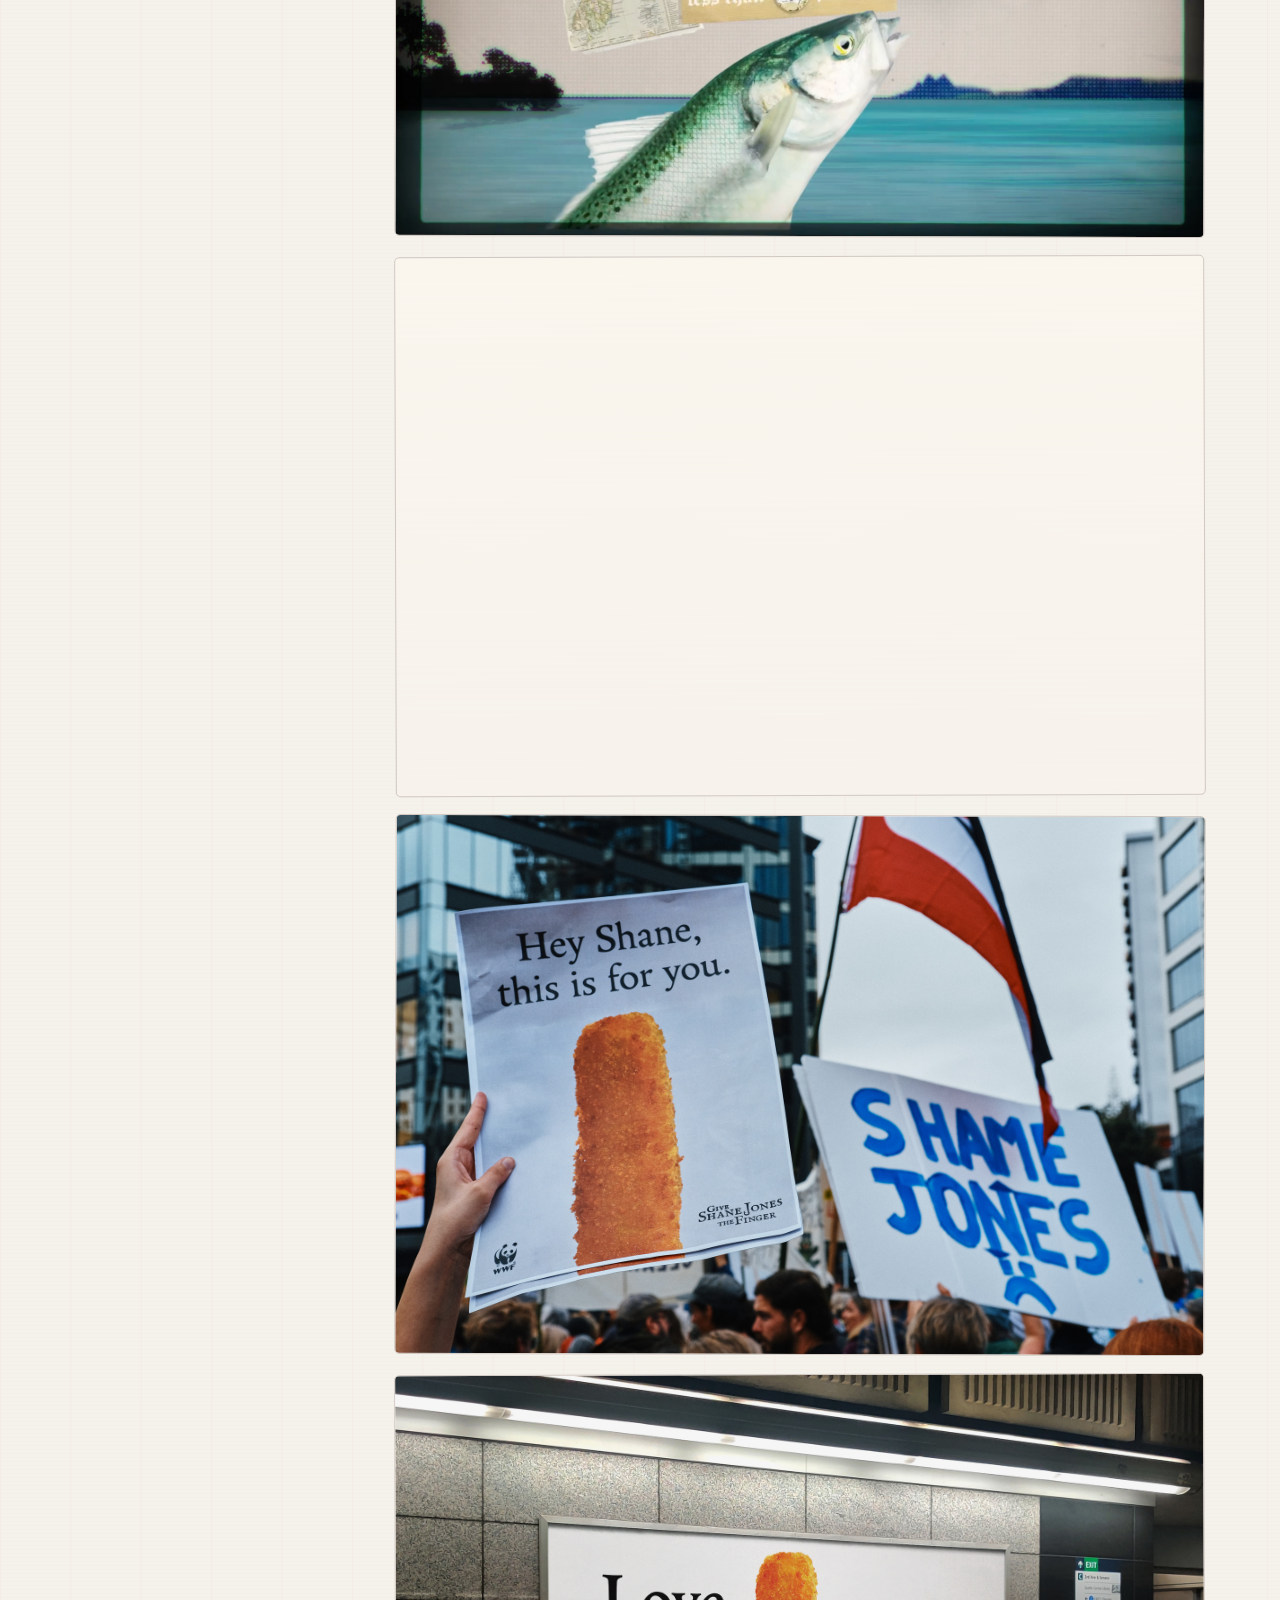
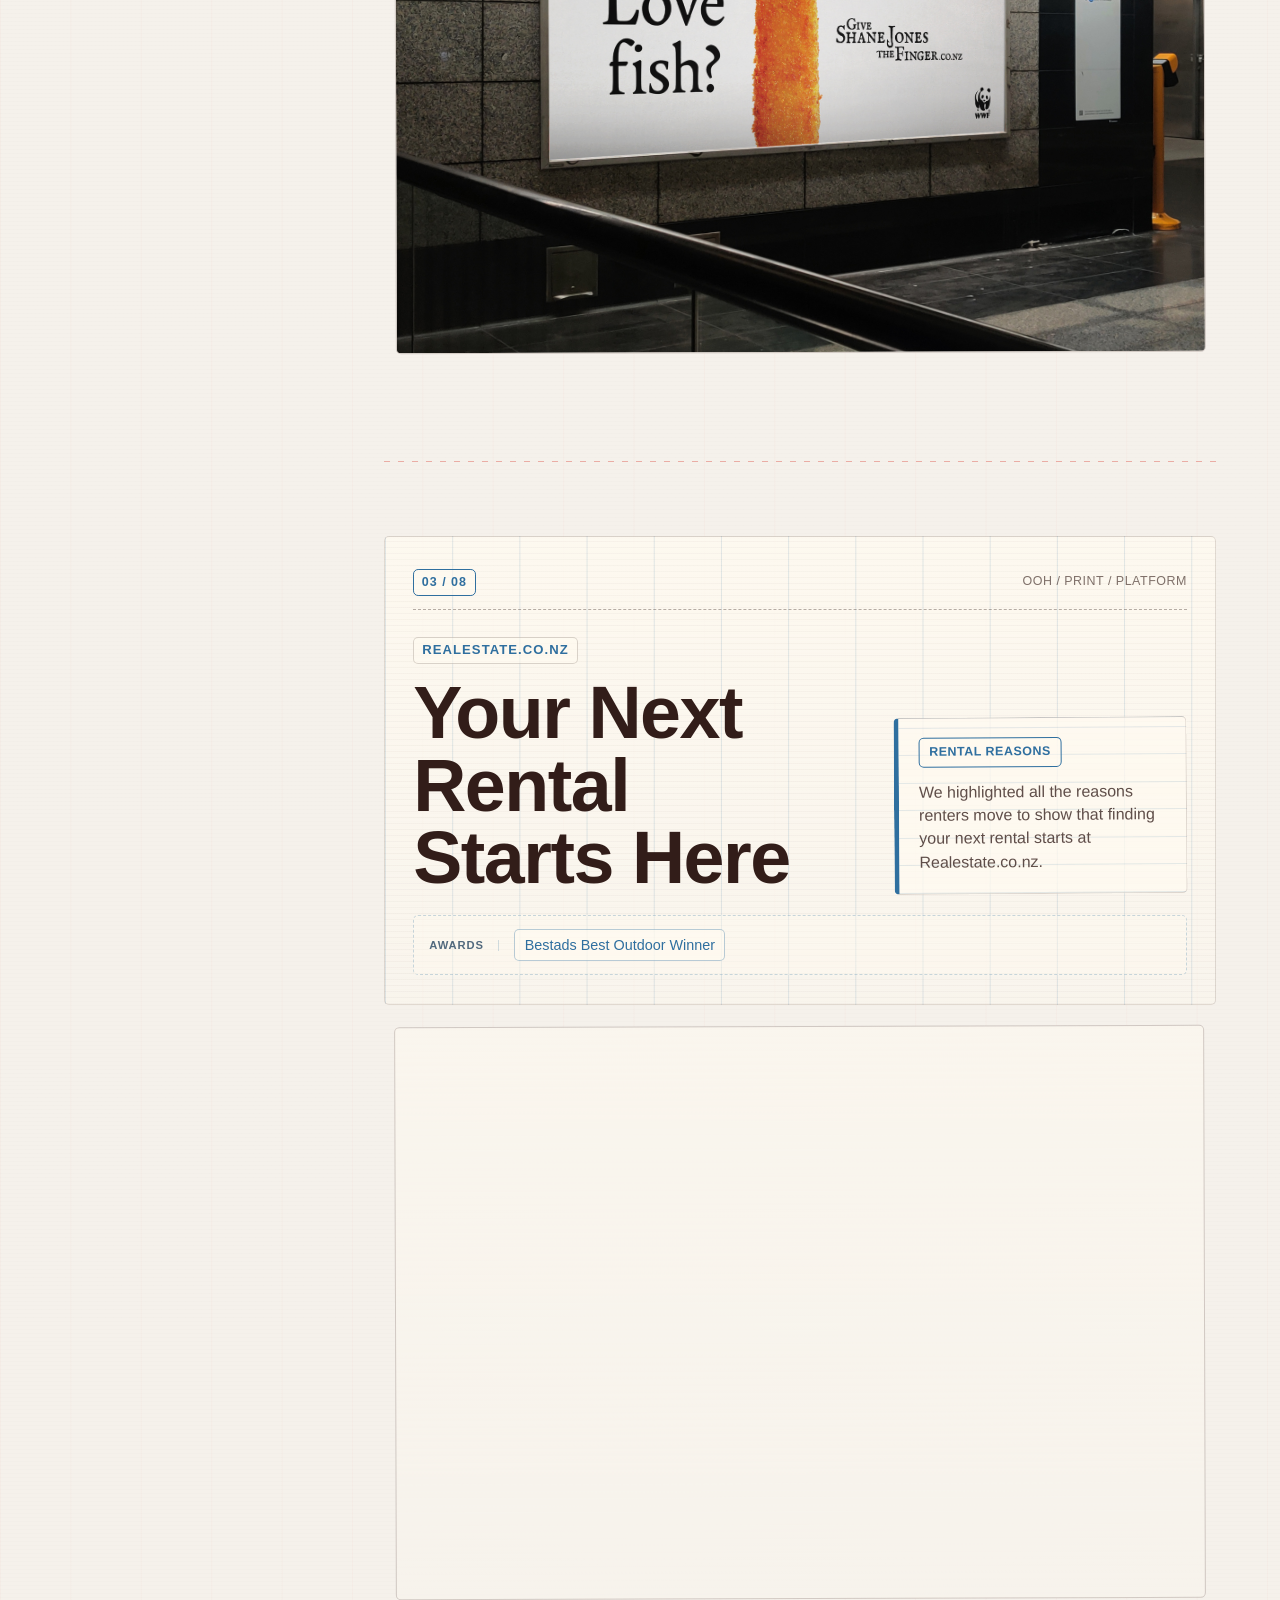
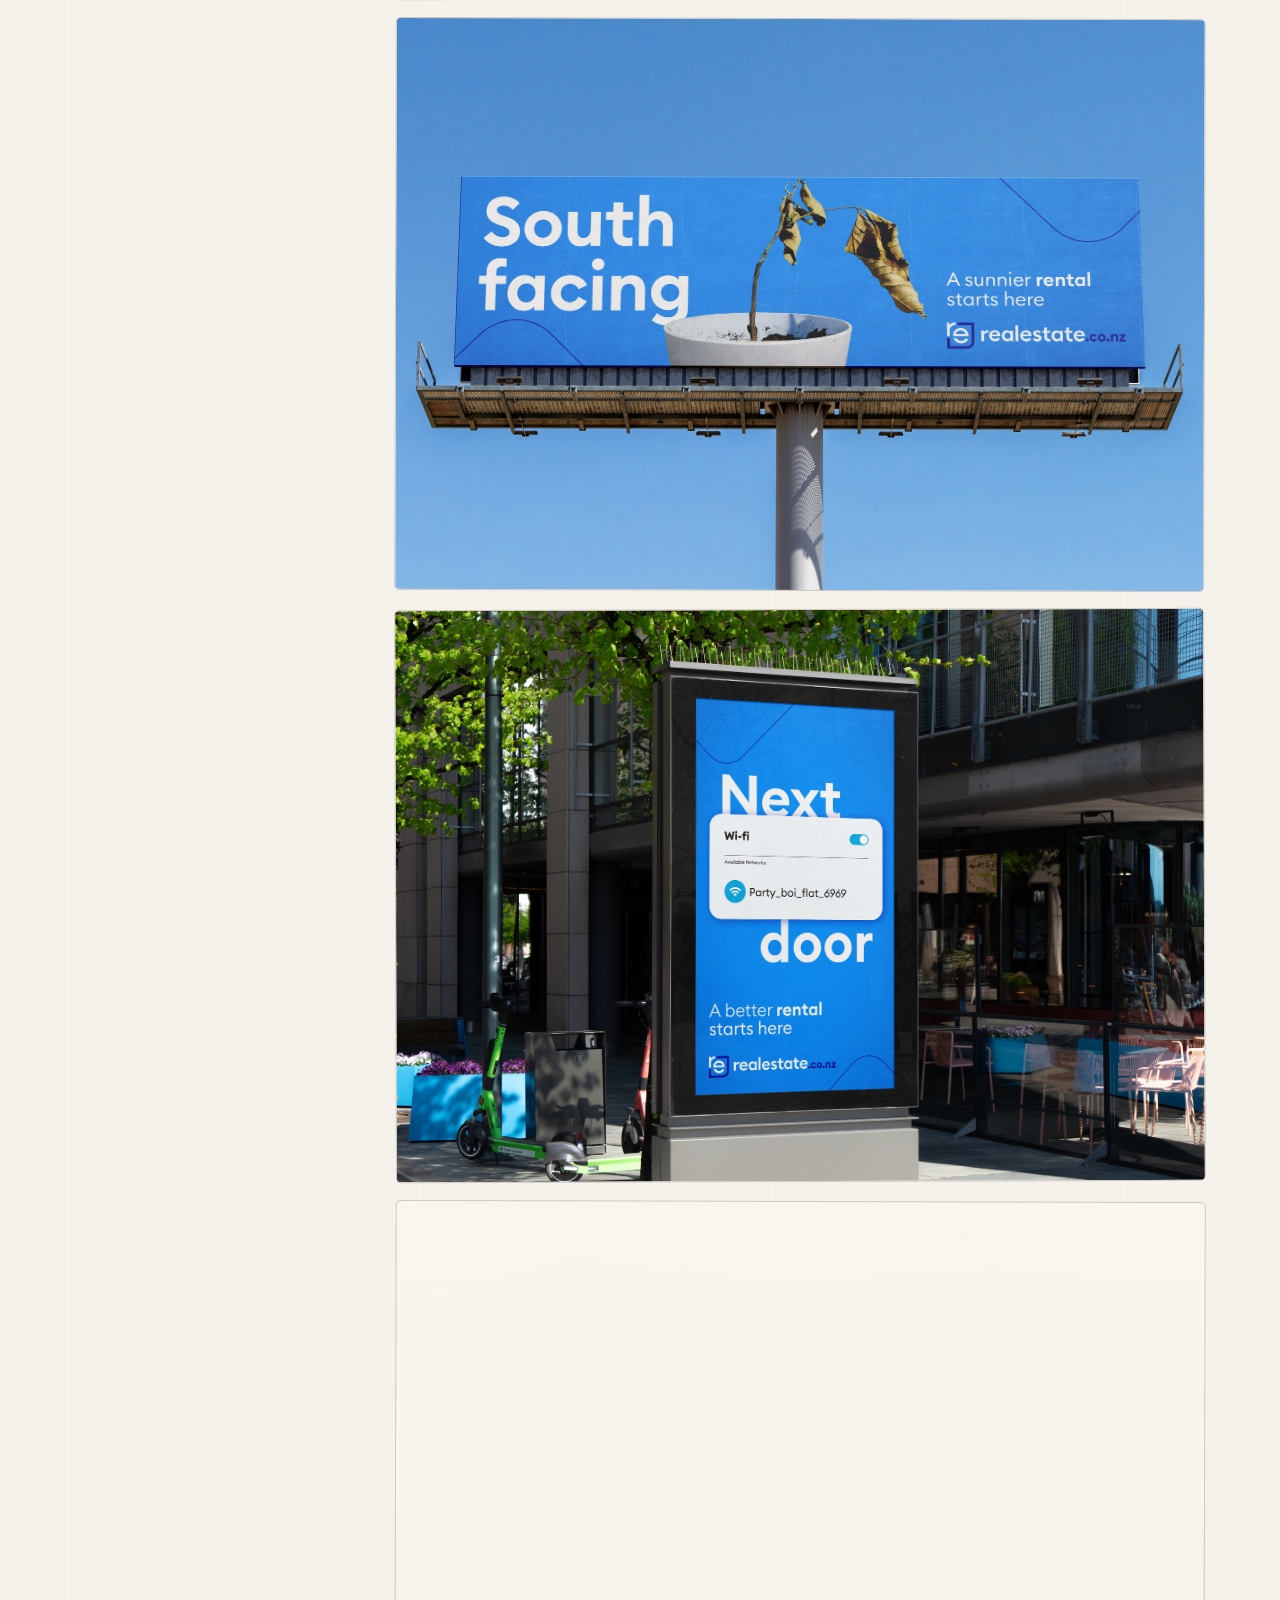
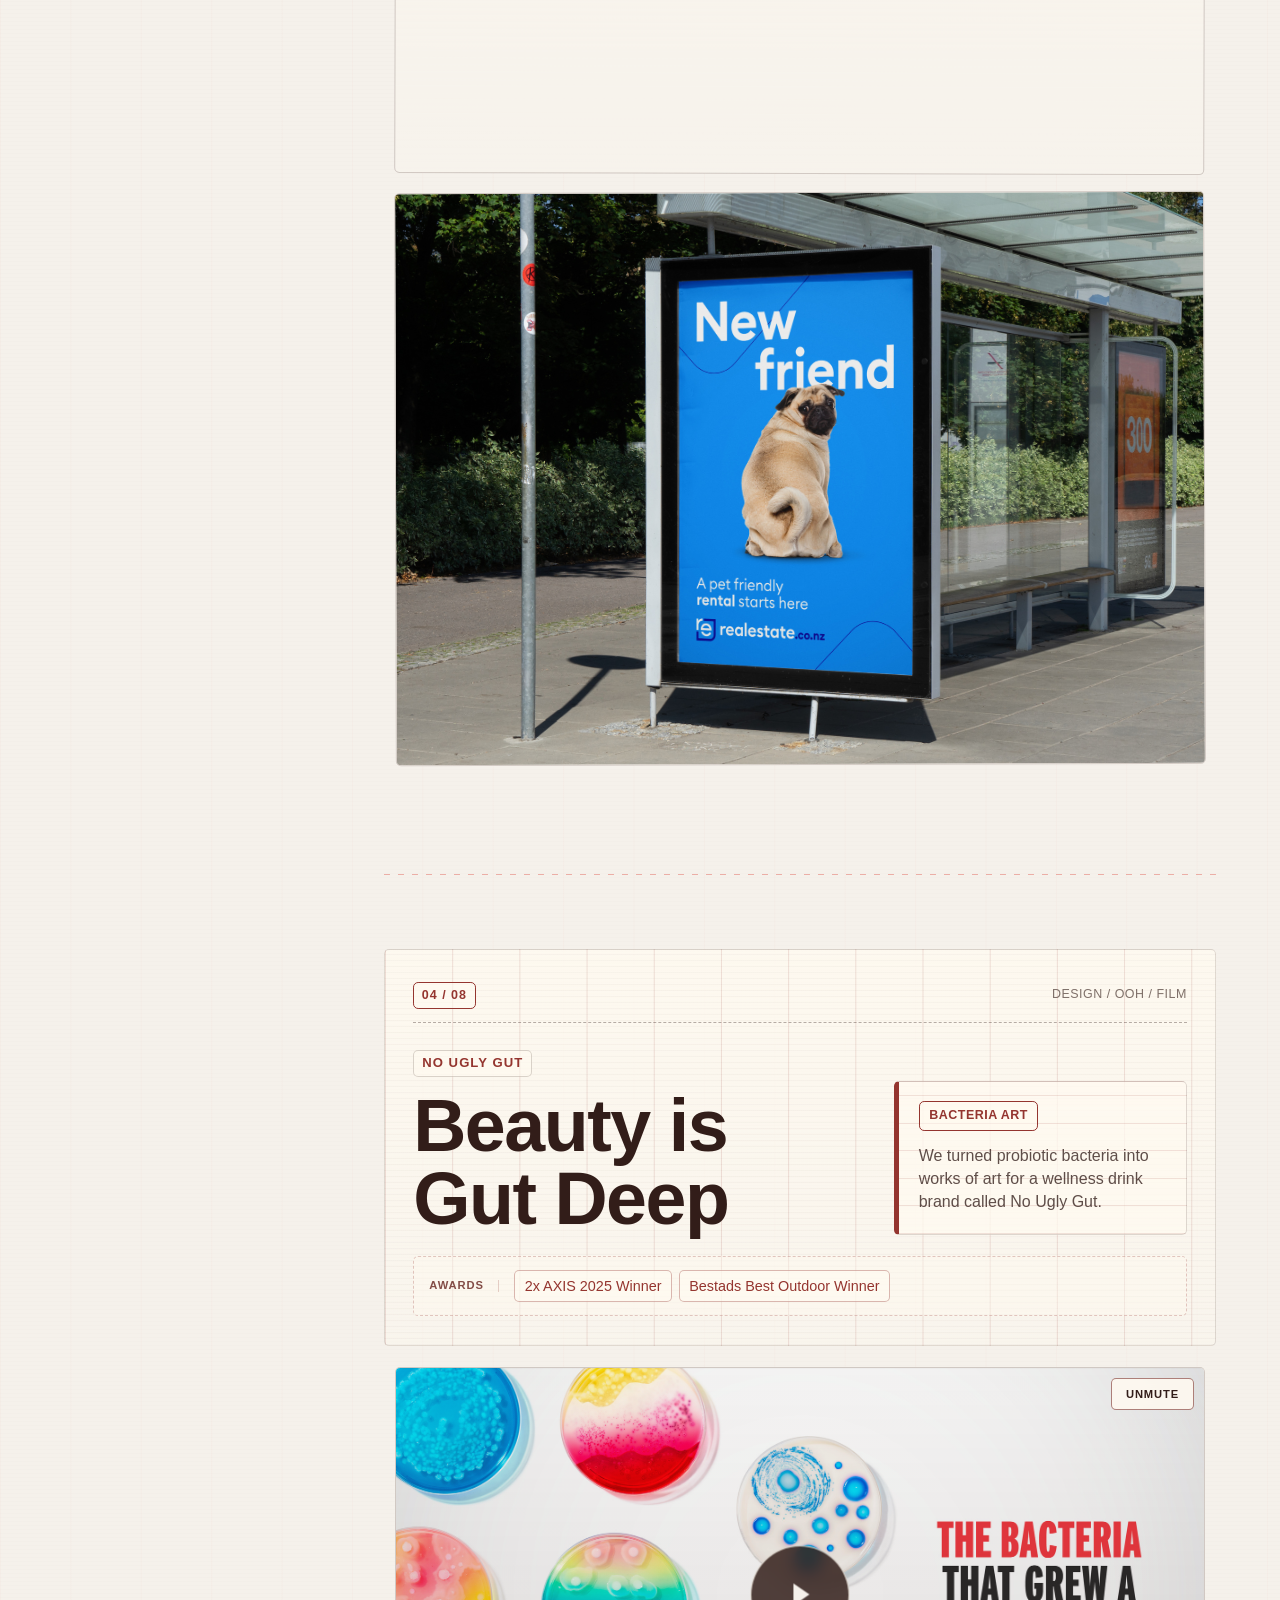
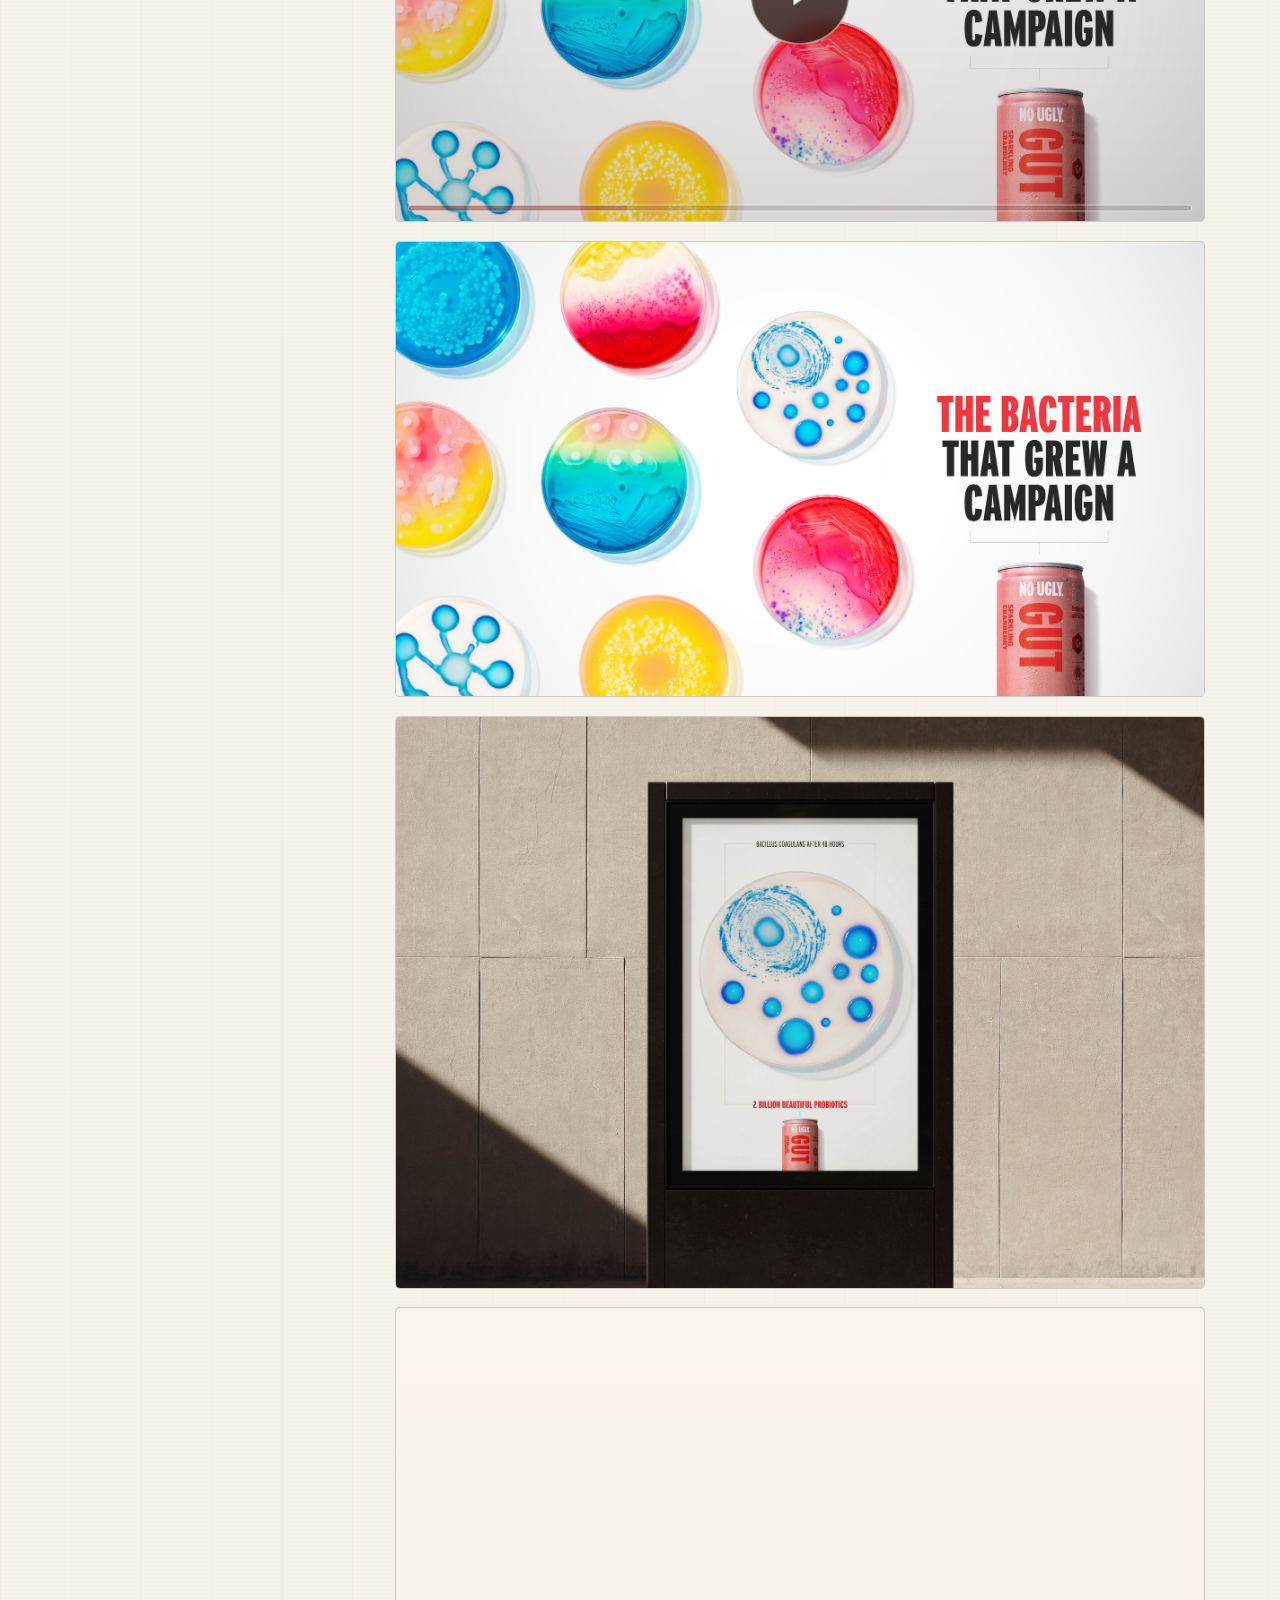
==== commit affdf9aa: "Refine portfolio video controls and menu" ====
--- a/index.html
+++ b/index.html
@@ -10,7 +10,7 @@
         history.scrollRestoration = "manual";
       }
     </script>
-    <link rel="stylesheet" href="styles.css?v=comments-10">
+    <link rel="stylesheet" href="styles.css?v=comments-11">
   </head>
   <body>
     <div class="noise" aria-hidden="true"></div>
@@ -128,7 +128,6 @@
             <ul>
               <li><strong>Winner</strong><span>2025 — Art Direction / Out of Home — No Ugly Gut Fizz</span></li>
               <li><strong>Winner</strong><span>2025 — Design / Image — No Ugly Gut, The bacteria that grew a campaign</span></li>
-              <li><strong>Probable metals</strong><span>2025 — No Ugly broader campaign noted as 2x Silver and 2x Bronze in coverage</span></li>
             </ul>
           </article>
 
@@ -183,6 +182,6 @@
       </footer>
     </main>
 
-    <script src="script.js?v=comments-10"></script>
+    <script src="script.js?v=comments-11"></script>
   </body>
 </html>
--- a/styles.css
+++ b/styles.css
@@ -85,21 +85,21 @@
 
 .rail-toggle {
   position: fixed;
-  left: 0.85rem;
+  left: calc(min(20rem, 26vw) - 2.25rem);
   top: 50%;
-  z-index: 12;
-  width: 2.5rem;
-  min-height: 6rem;
-  margin: 0;
-  padding: 0.7rem 0.42rem;
+  z-index: 20;
+  width: 1.7rem;
+  min-height: 4.8rem;
+  margin: 0;
+  padding: 0.52rem 0.28rem;
   display: grid;
   place-items: center;
   border: 1px solid rgba(50, 29, 25, 0.18);
   border-radius: var(--box-radius);
-  background: rgba(255, 250, 240, 0.54);
+  background: rgba(255, 250, 240, 0.82);
   color: var(--ink);
-  font: 760 0.68rem/1 "Neue Haas Grotesk", "Helvetica Neue", Arial, sans-serif;
-  letter-spacing: 0.12em;
+  font: 760 0.56rem/1 "Neue Haas Grotesk", "Helvetica Neue", Arial, sans-serif;
+  letter-spacing: 0.1em;
   text-transform: uppercase;
   cursor: pointer;
   writing-mode: vertical-rl;
@@ -130,8 +130,8 @@
 }
 
 body.rail-collapsed .rail {
-  width: 4.5rem;
-  padding-inline: 0.8rem;
+  width: 3.3rem;
+  padding-inline: 0.55rem;
   background: rgba(245, 241, 235, 0.78);
   overflow: hidden;
 }
@@ -155,7 +155,11 @@
 }
 
 body.rail-collapsed main {
-  margin-left: 4.5rem;
+  margin-left: 3.3rem;
+}
+
+body.rail-collapsed .rail-toggle {
+  left: 0.75rem;
 }
 
 .rail-top-link {
@@ -181,7 +185,9 @@
 }
 
 .rail-block--single {
-  margin-top: 0.35rem;
+  margin-top: 0.55rem;
+  padding-top: 0.95rem;
+  border-top: 1px dashed rgba(50, 29, 25, 0.28);
 }
 
 .rail-block {
@@ -215,7 +221,7 @@
   padding: 0;
   display: grid;
   gap: 0.18rem;
-  font-size: 0.92rem;
+  font-size: 0.96rem;
   line-height: 1.25;
   color: rgba(50, 29, 25, 0.72);
 }
@@ -225,6 +231,14 @@
   transition: color 200ms ease;
 }
 
+.rail-block--single .rail-list--links a {
+  color: rgba(50, 29, 25, 0.72);
+  font-size: clamp(1.05rem, 1.18vw, 1.28rem);
+  font-weight: 660;
+  line-height: 1;
+  letter-spacing: 0.01em;
+}
+
 .rail-list--links a.is-current,
 .rail-list--links a:hover {
   color: var(--red);
@@ -253,7 +267,7 @@
 .project-nav a {
   display: inline-block;
   color: rgba(50, 29, 25, 0.55);
-  font-size: clamp(1.05rem, 1.2vw, 1.25rem);
+  font-size: clamp(1.14rem, 1.32vw, 1.42rem);
   line-height: 1.2;
   letter-spacing: -0.01em;
   transition: color 200ms ease;
@@ -303,10 +317,10 @@
 
 .hero-stage {
   position: absolute;
-  right: clamp(-1rem, 1vw, 1.4rem);
-  bottom: clamp(1.2rem, 5vh, 4rem);
-  z-index: 1;
-  width: min(44rem, 46vw);
+  right: clamp(0.4rem, 2.2vw, 2.8rem);
+  bottom: clamp(1.8rem, 6vh, 5.2rem);
+  z-index: 2;
+  width: min(34rem, 37vw);
   margin: 0;
   padding: 0.65rem;
   display: block;
@@ -314,25 +328,25 @@
   border-radius: var(--box-radius);
   background:
     repeating-linear-gradient(0deg, rgba(50, 29, 25, 0.025) 0 1px, transparent 1px 7px),
-    rgba(255, 250, 240, 0.5);
+    rgba(255, 250, 240, 0.62);
   transform: rotate(-1.4deg);
   animation: stage-drift 9s ease-in-out infinite alternate;
-  opacity: 0.86;
+  opacity: 1;
 }
 
 .hero-stage span {
   position: absolute;
-  top: -2rem;
-  left: 0.72rem;
+  left: 0.5rem;
+  bottom: 0.5rem;
   z-index: 2;
   width: max-content;
   max-width: 100%;
-  padding: 0.34rem 0.48rem 0.3rem;
+  padding: 0.28rem 0.4rem 0.25rem;
   border: 1px solid var(--red);
   border-radius: var(--box-radius);
   color: var(--red);
   background: rgba(255, 250, 240, 0.68);
-  font-size: 0.68rem;
+  font-size: 0.58rem;
   font-weight: 700;
   line-height: 1;
   letter-spacing: 0.08em;
@@ -352,7 +366,7 @@
   width: 100%;
   display: block;
   border-radius: calc(var(--box-radius) * 0.8);
-  filter: saturate(0.92) contrast(0.96);
+  filter: none;
 }
 
 .hero-dog-wrap {
@@ -408,7 +422,7 @@
 }
 
 .hero-dog-wrap--neal span {
-  bottom: calc(100% - 0.08rem);
+  bottom: calc(100% + 0.02rem);
 }
 
 @keyframes dog-float-a {
@@ -824,22 +838,33 @@
   background: var(--paper);
 }
 
+.video-click-target {
+  position: absolute;
+  inset: 0;
+  z-index: 2;
+  padding: 0;
+  border: 0;
+  background: transparent;
+  cursor: pointer;
+  appearance: none;
+}
+
 .video-timeline {
   position: absolute;
   left: 0.72rem;
   right: 0.72rem;
   bottom: 0.72rem;
-  z-index: 3;
-  height: 0.22rem;
+  z-index: 4;
+  height: 0.42rem;
   padding: 0;
-  border: 1px solid rgba(255, 250, 240, 0.82);
+  border: 1px solid rgba(255, 250, 240, 0.9);
   border-radius: 999px;
-  background: rgba(50, 29, 25, 0.22);
-  opacity: 0;
+  background: rgba(50, 29, 25, 0.36);
+  opacity: 0.5;
   overflow: hidden;
   cursor: pointer;
-  transform: translateY(0.25rem);
-  transition: opacity 180ms ease, transform 180ms ease;
+  transform: translateY(0.1rem);
+  transition: opacity 180ms ease, transform 180ms ease, height 180ms ease, background 180ms ease;
   appearance: none;
 }
 
@@ -856,6 +881,7 @@
 .video-frame:focus-within .video-timeline {
   opacity: 1;
   transform: translateY(0);
+  height: 0.52rem;
 }
 
 .video-timeline:hover,
@@ -869,7 +895,7 @@
   position: absolute;
   left: 50%;
   top: 50%;
-  z-index: 4;
+  z-index: 5;
   width: clamp(4.4rem, 8vw, 6.2rem);
   aspect-ratio: 1;
   display: grid;
@@ -916,7 +942,7 @@
   position: absolute;
   top: 0.62rem;
   right: 0.62rem;
-  z-index: 2;
+  z-index: 5;
   display: inline-flex;
   align-items: center;
   justify-content: center;
@@ -1231,12 +1257,20 @@
     width: 16rem;
   }
 
+  .rail-toggle {
+    left: calc(16rem - 2.25rem);
+  }
+
   main {
     margin-left: 16rem;
   }
 
   body.rail-collapsed main {
-    margin-left: 4.5rem;
+    margin-left: 3.3rem;
+  }
+
+  body.rail-collapsed .rail-toggle {
+    left: 0.75rem;
   }
 
   .award-board,
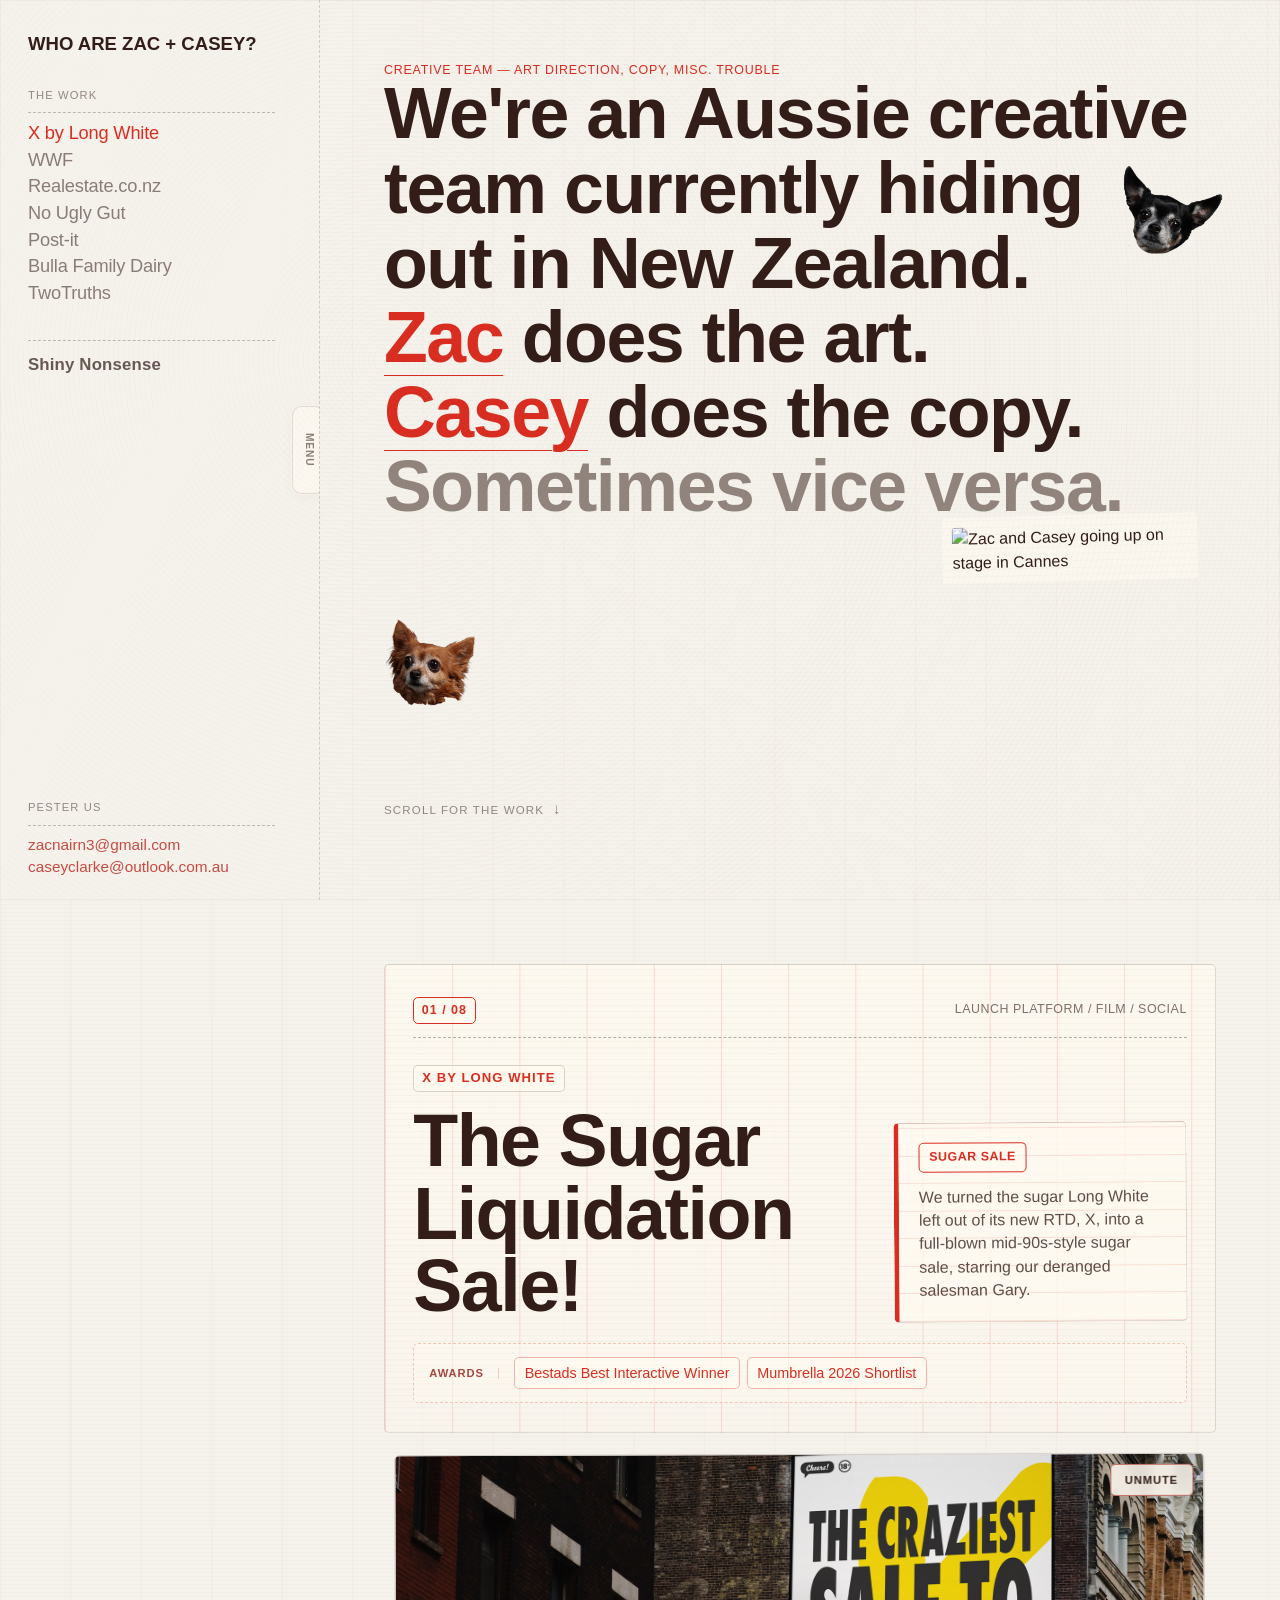
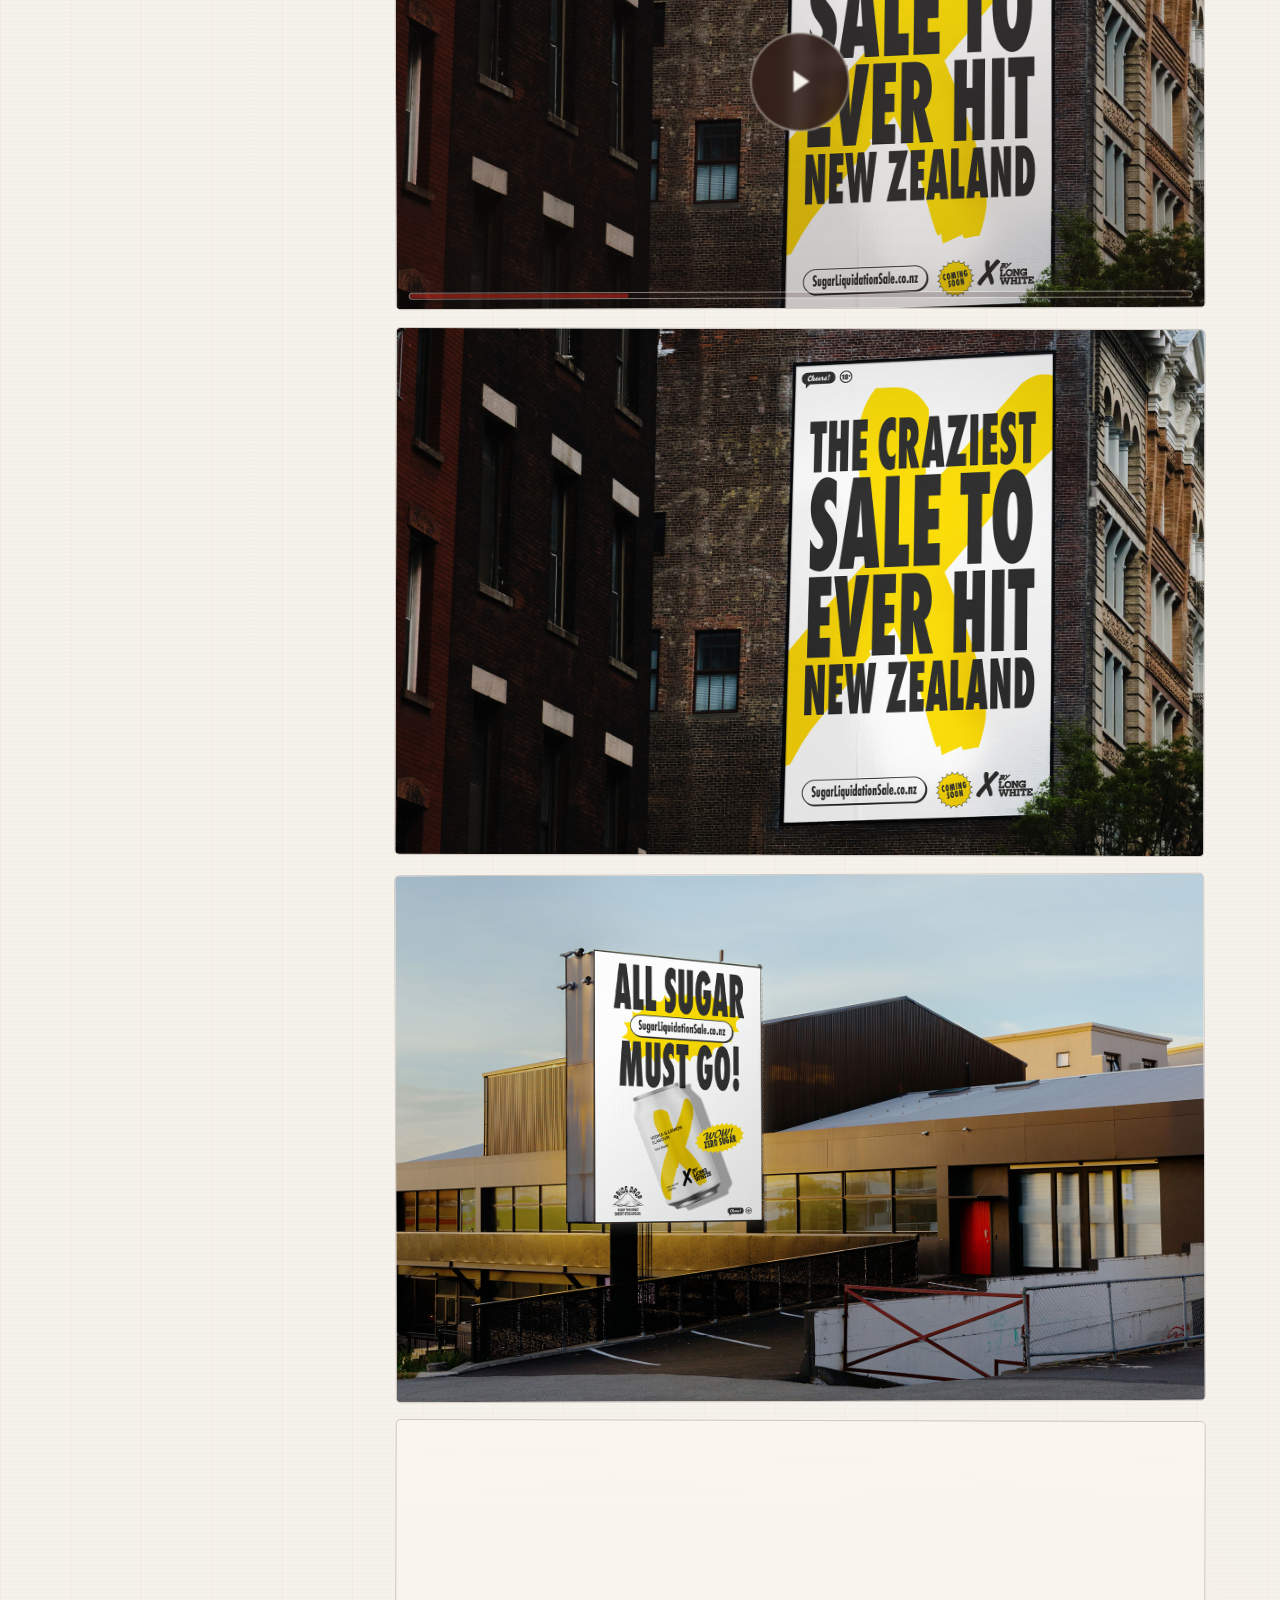
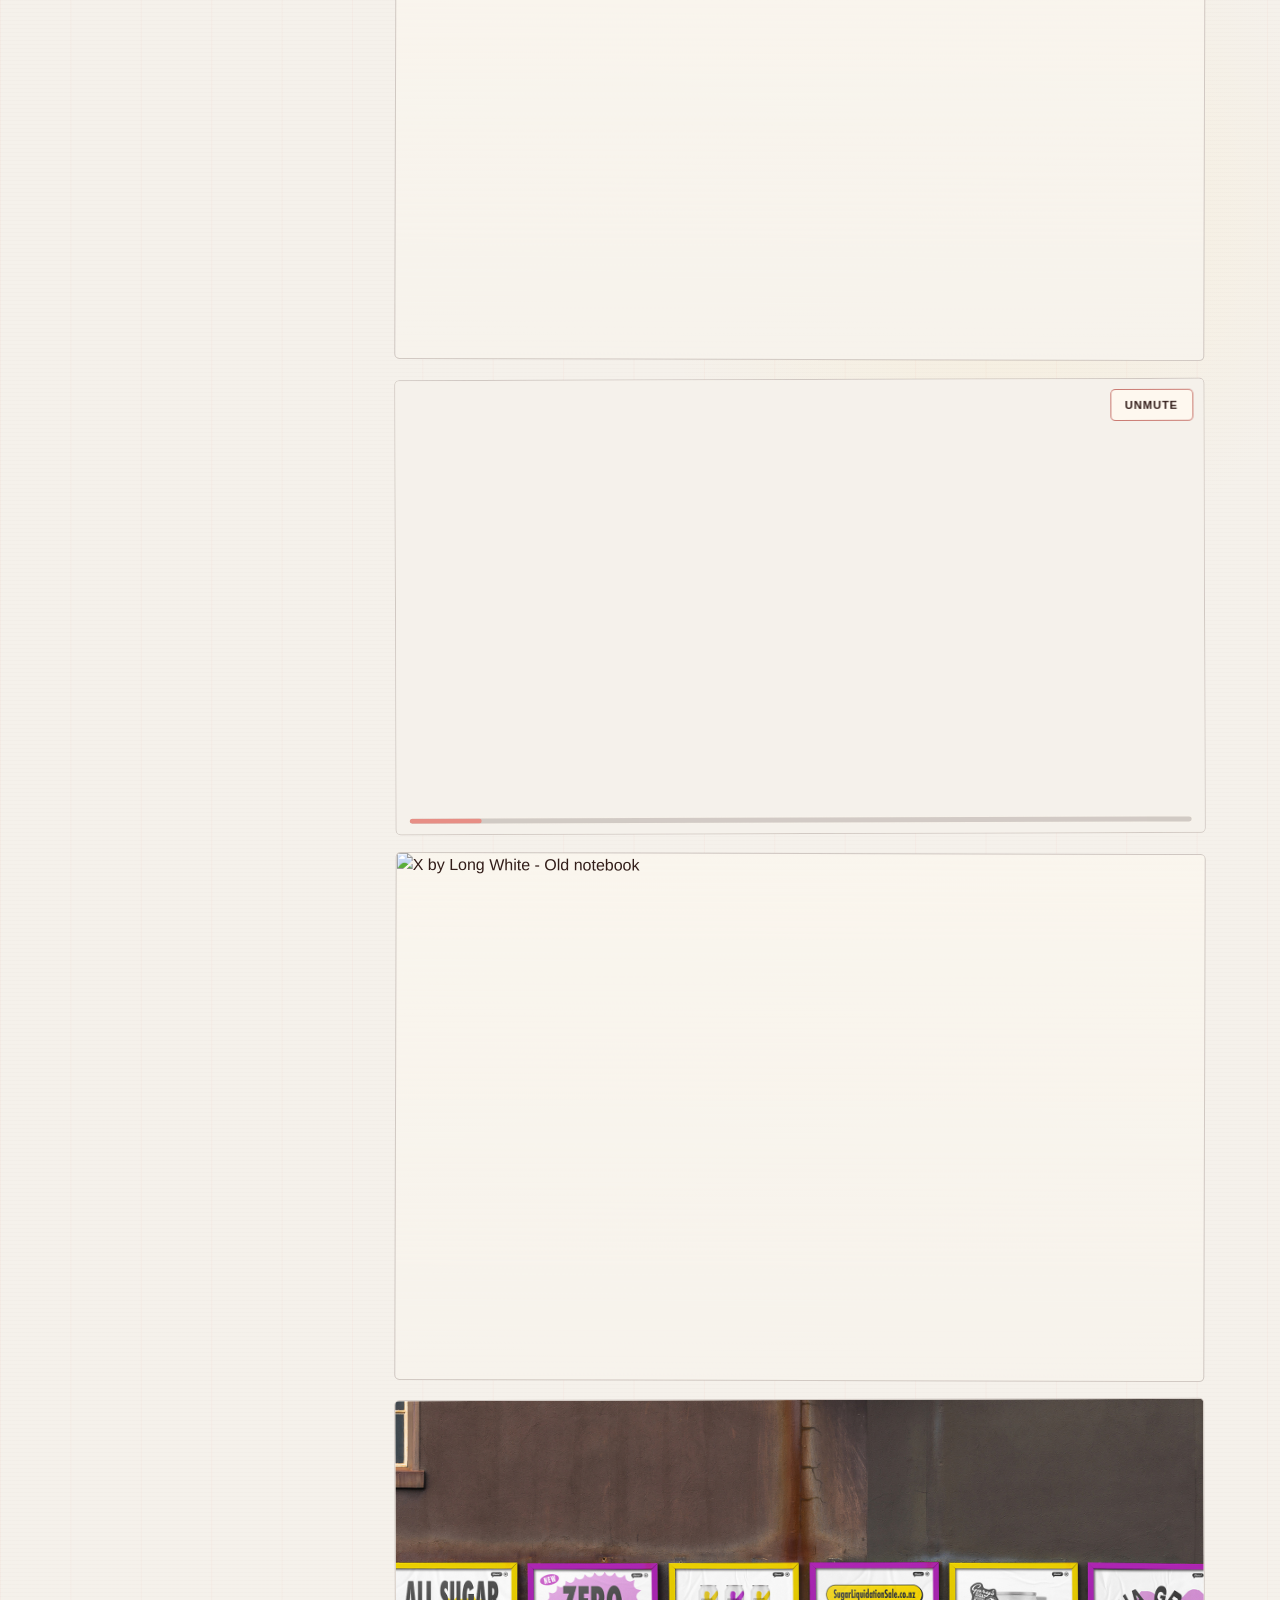
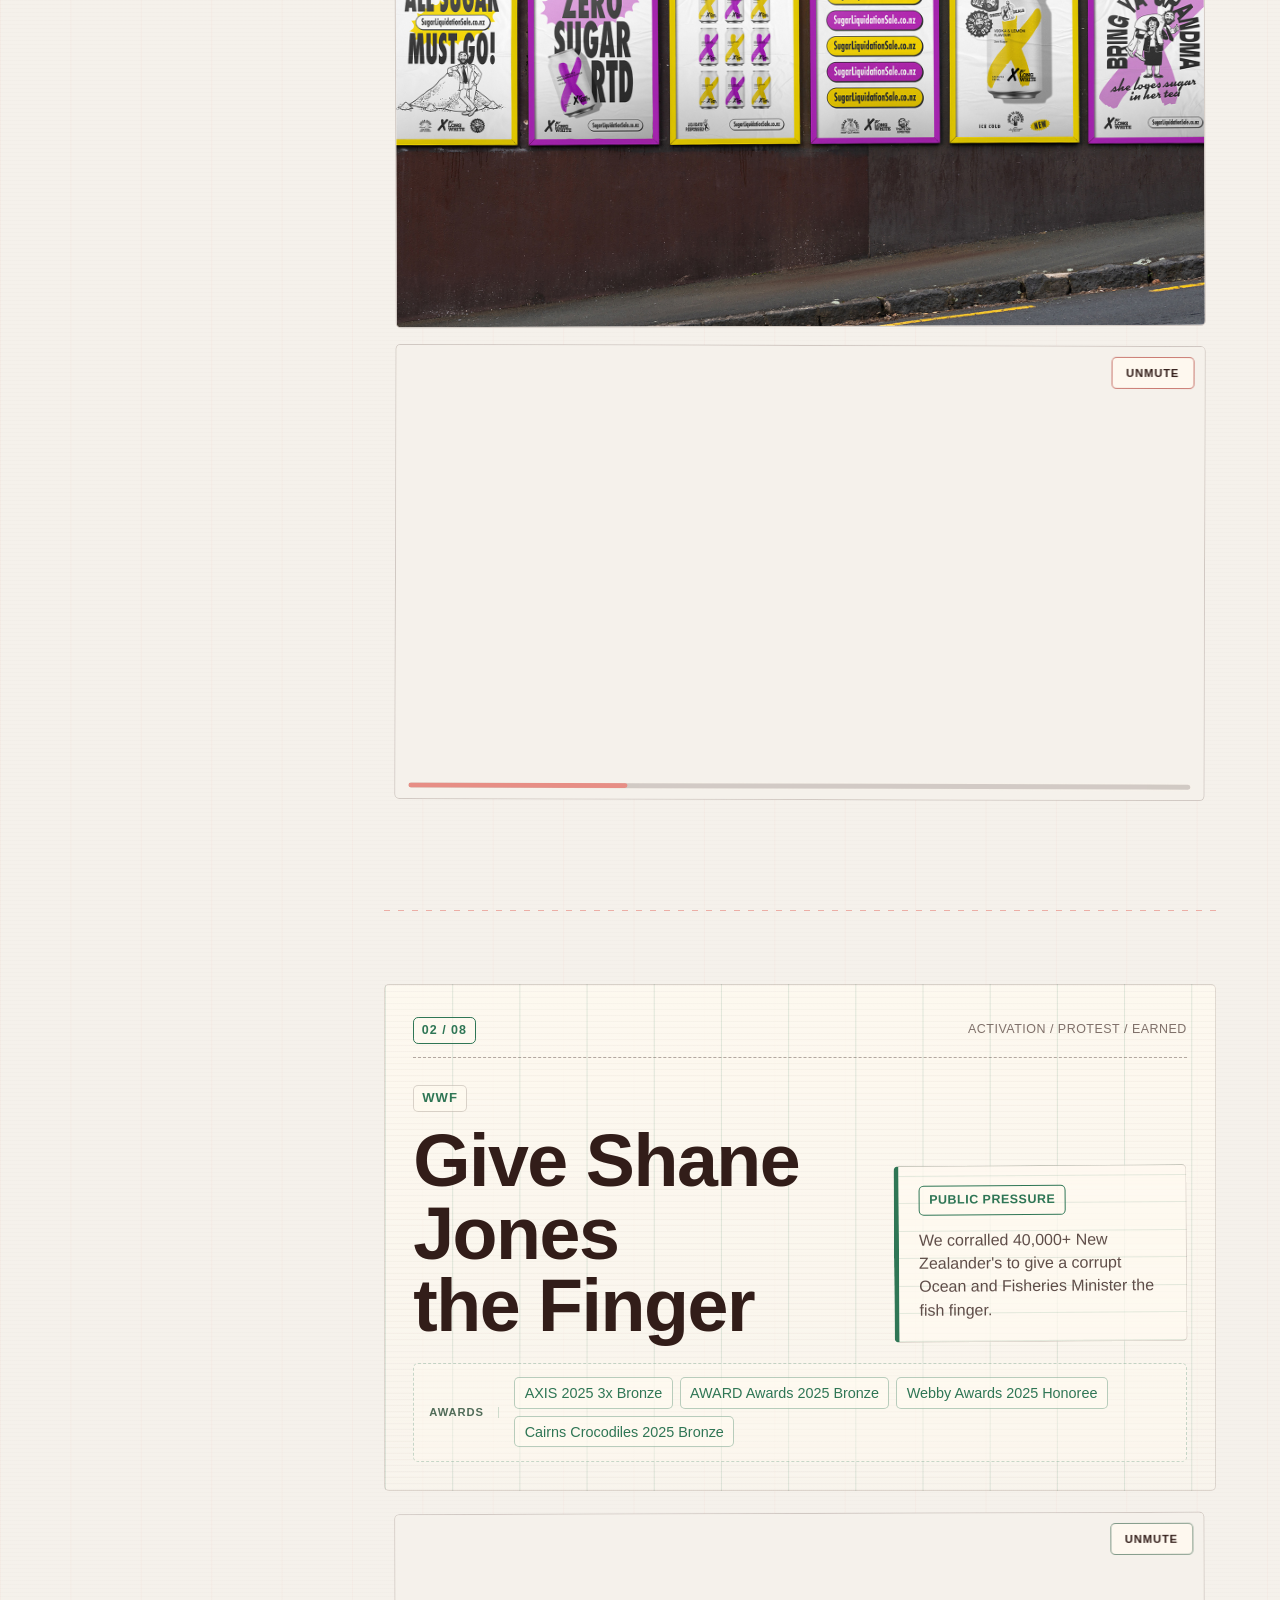
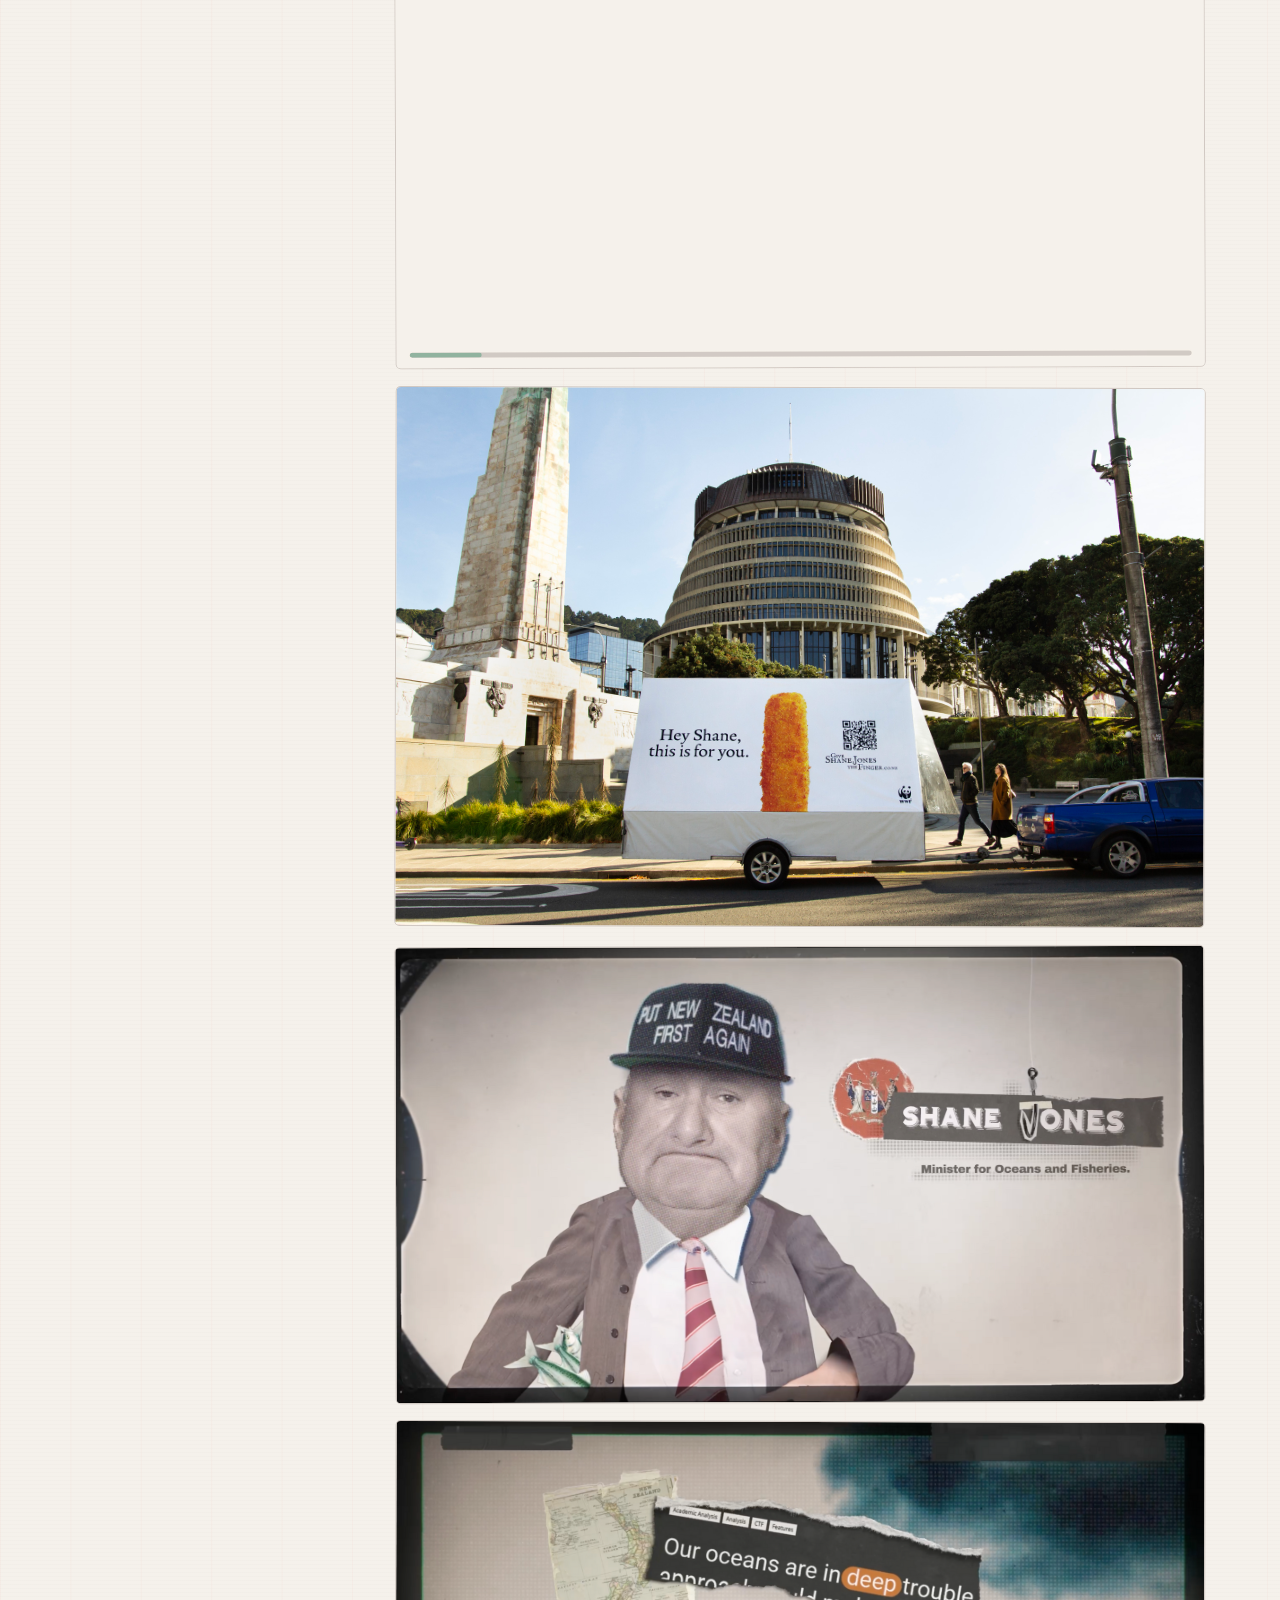
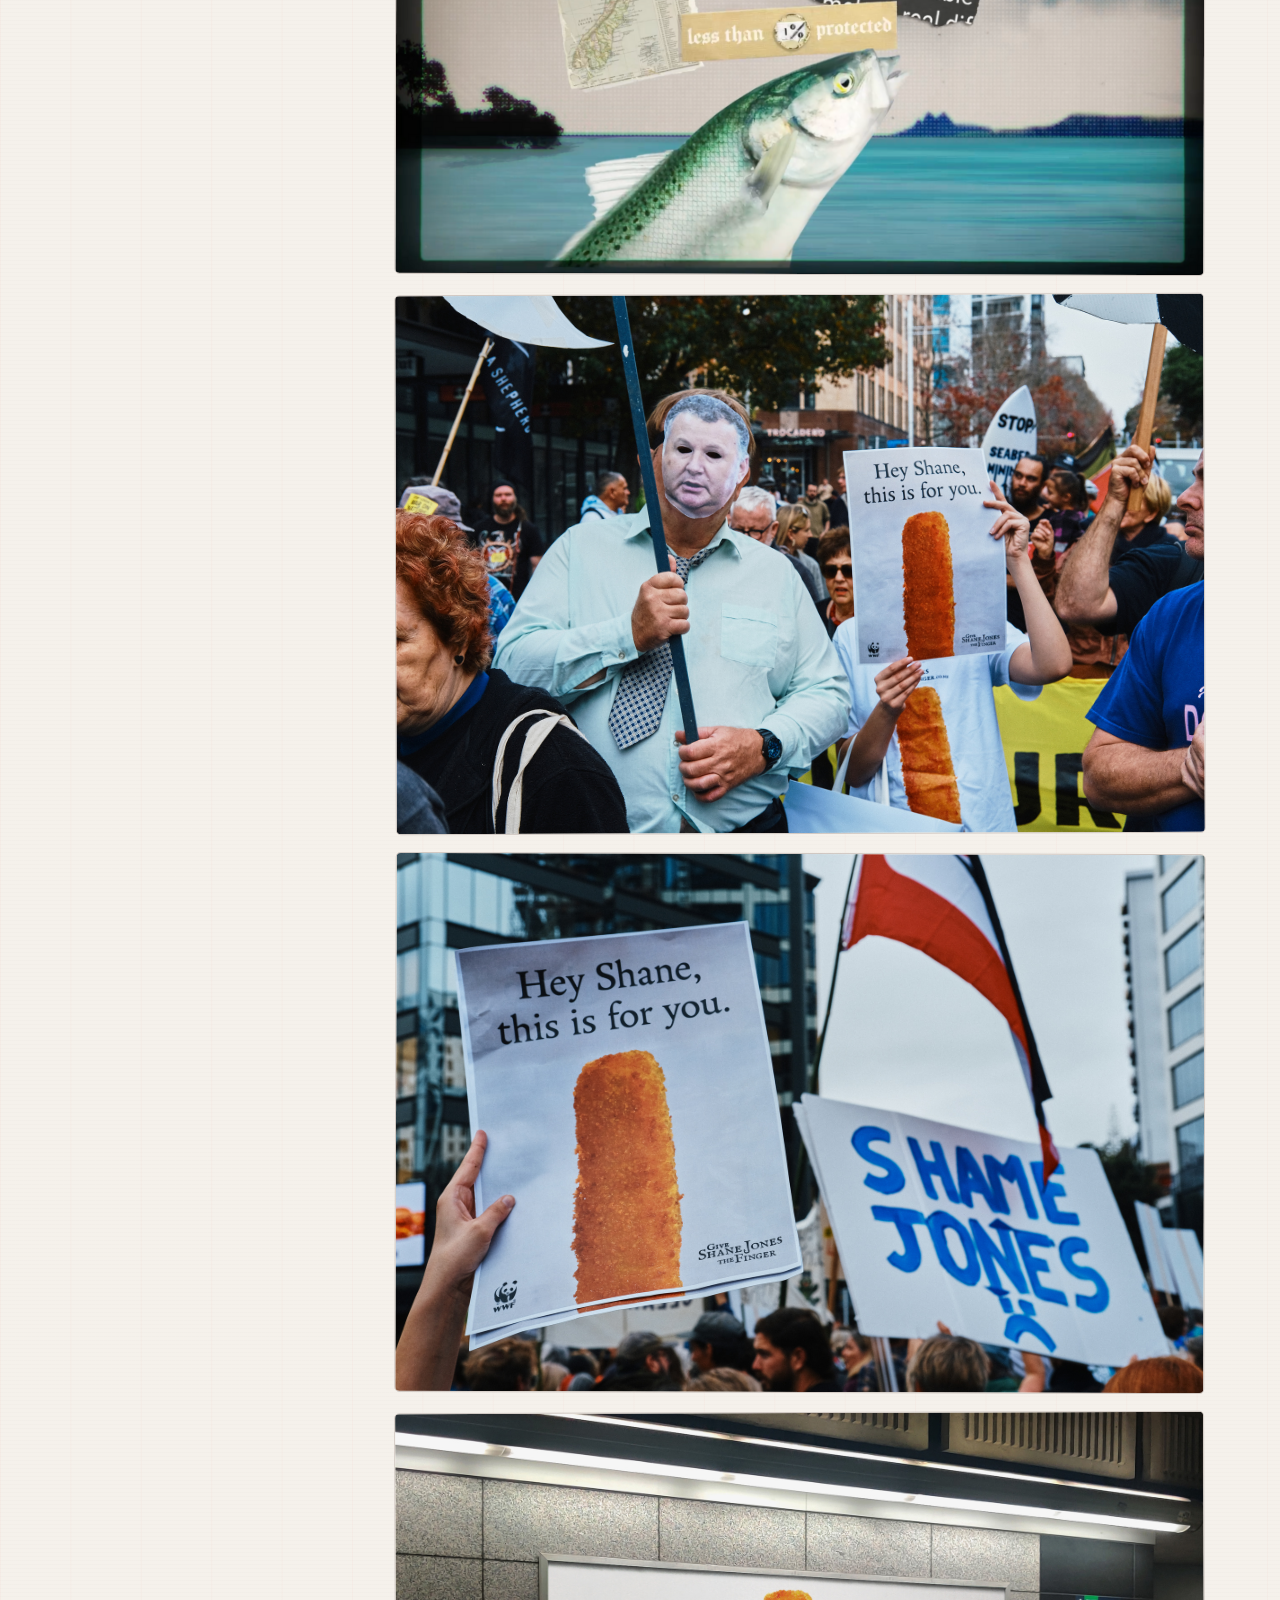
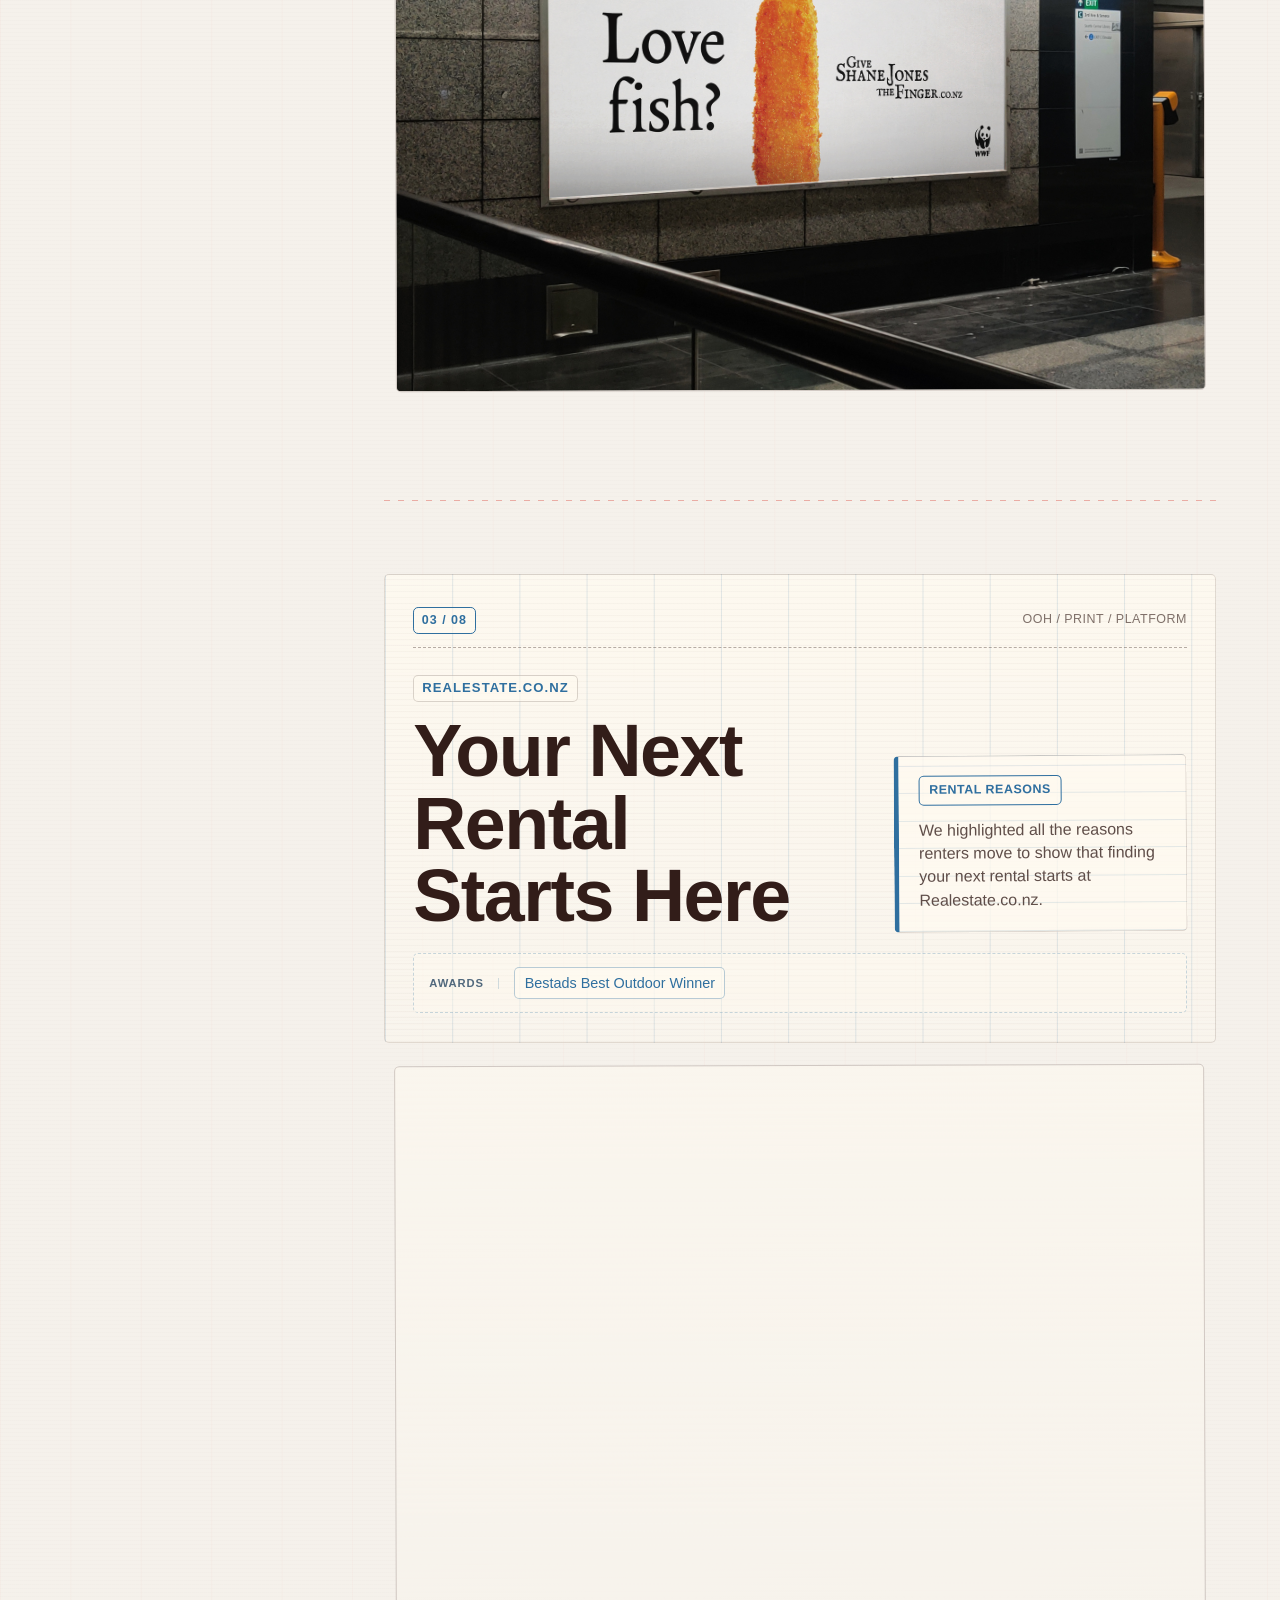
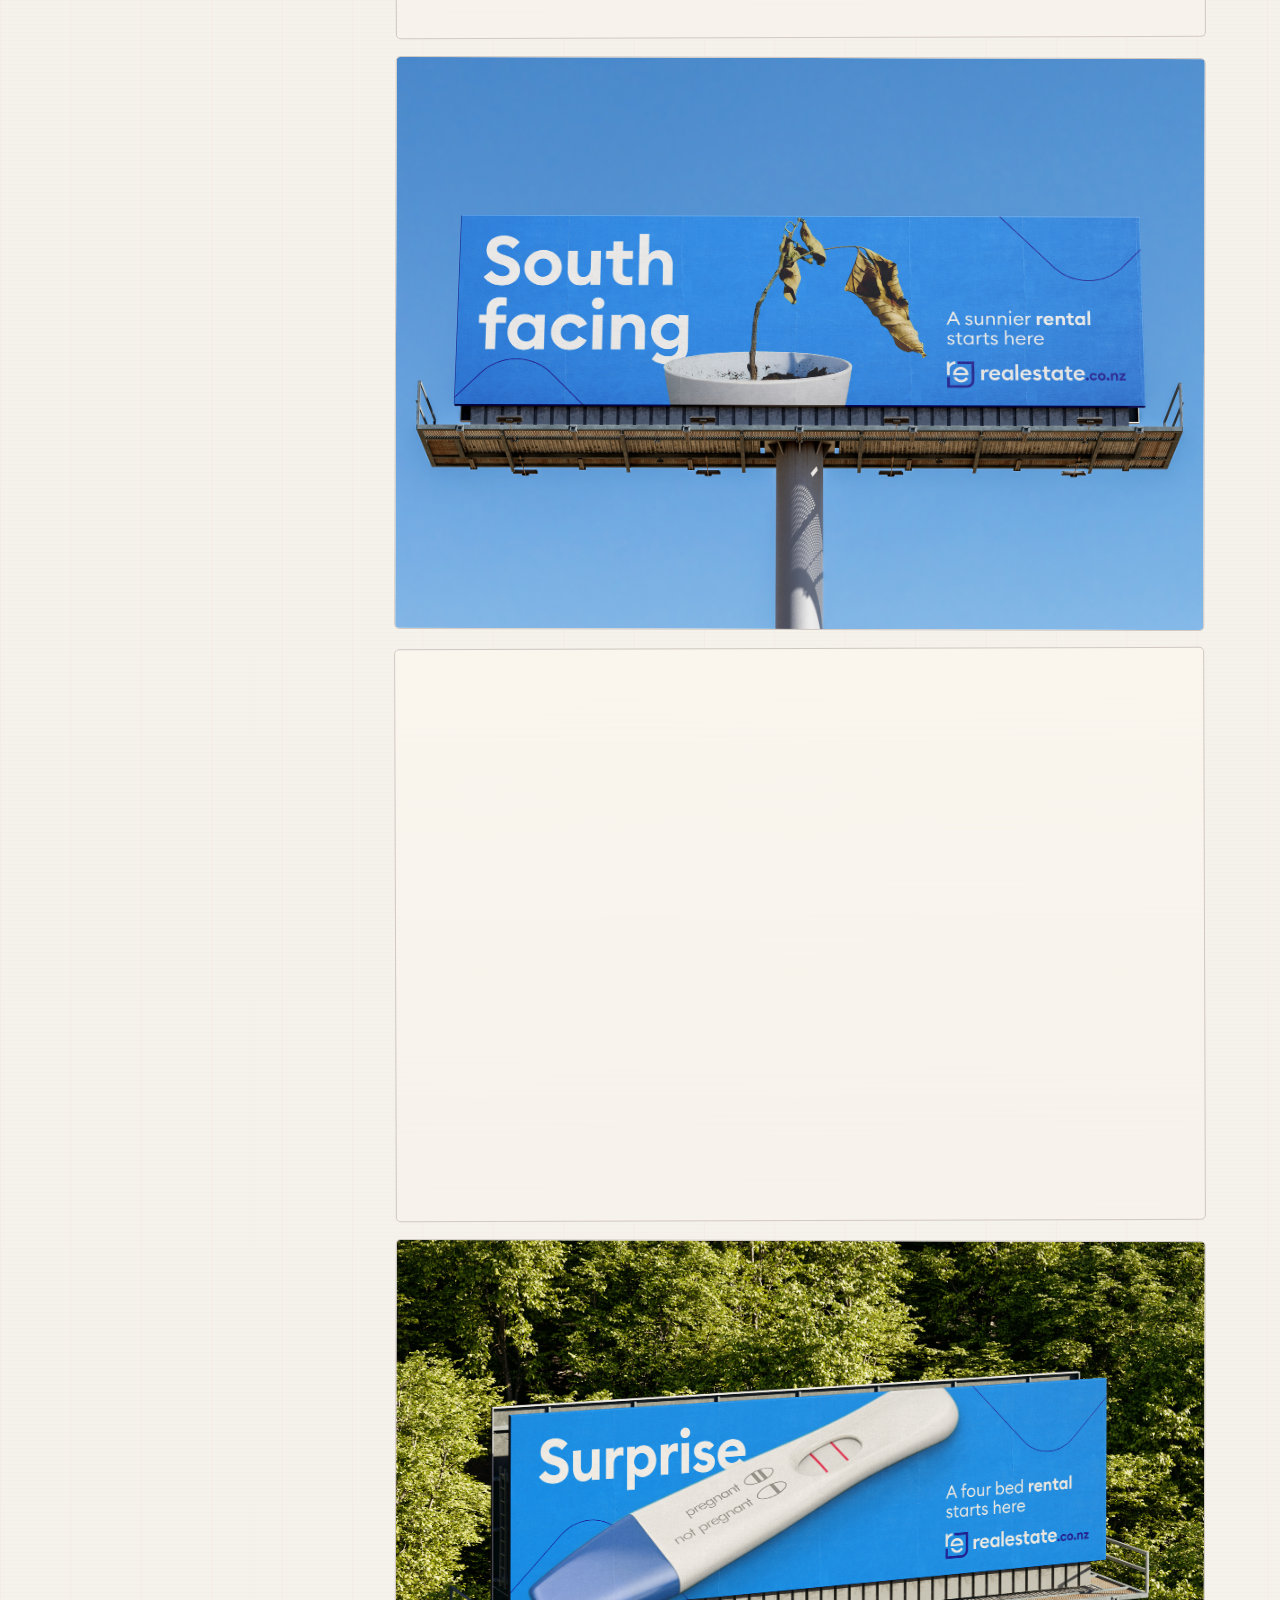
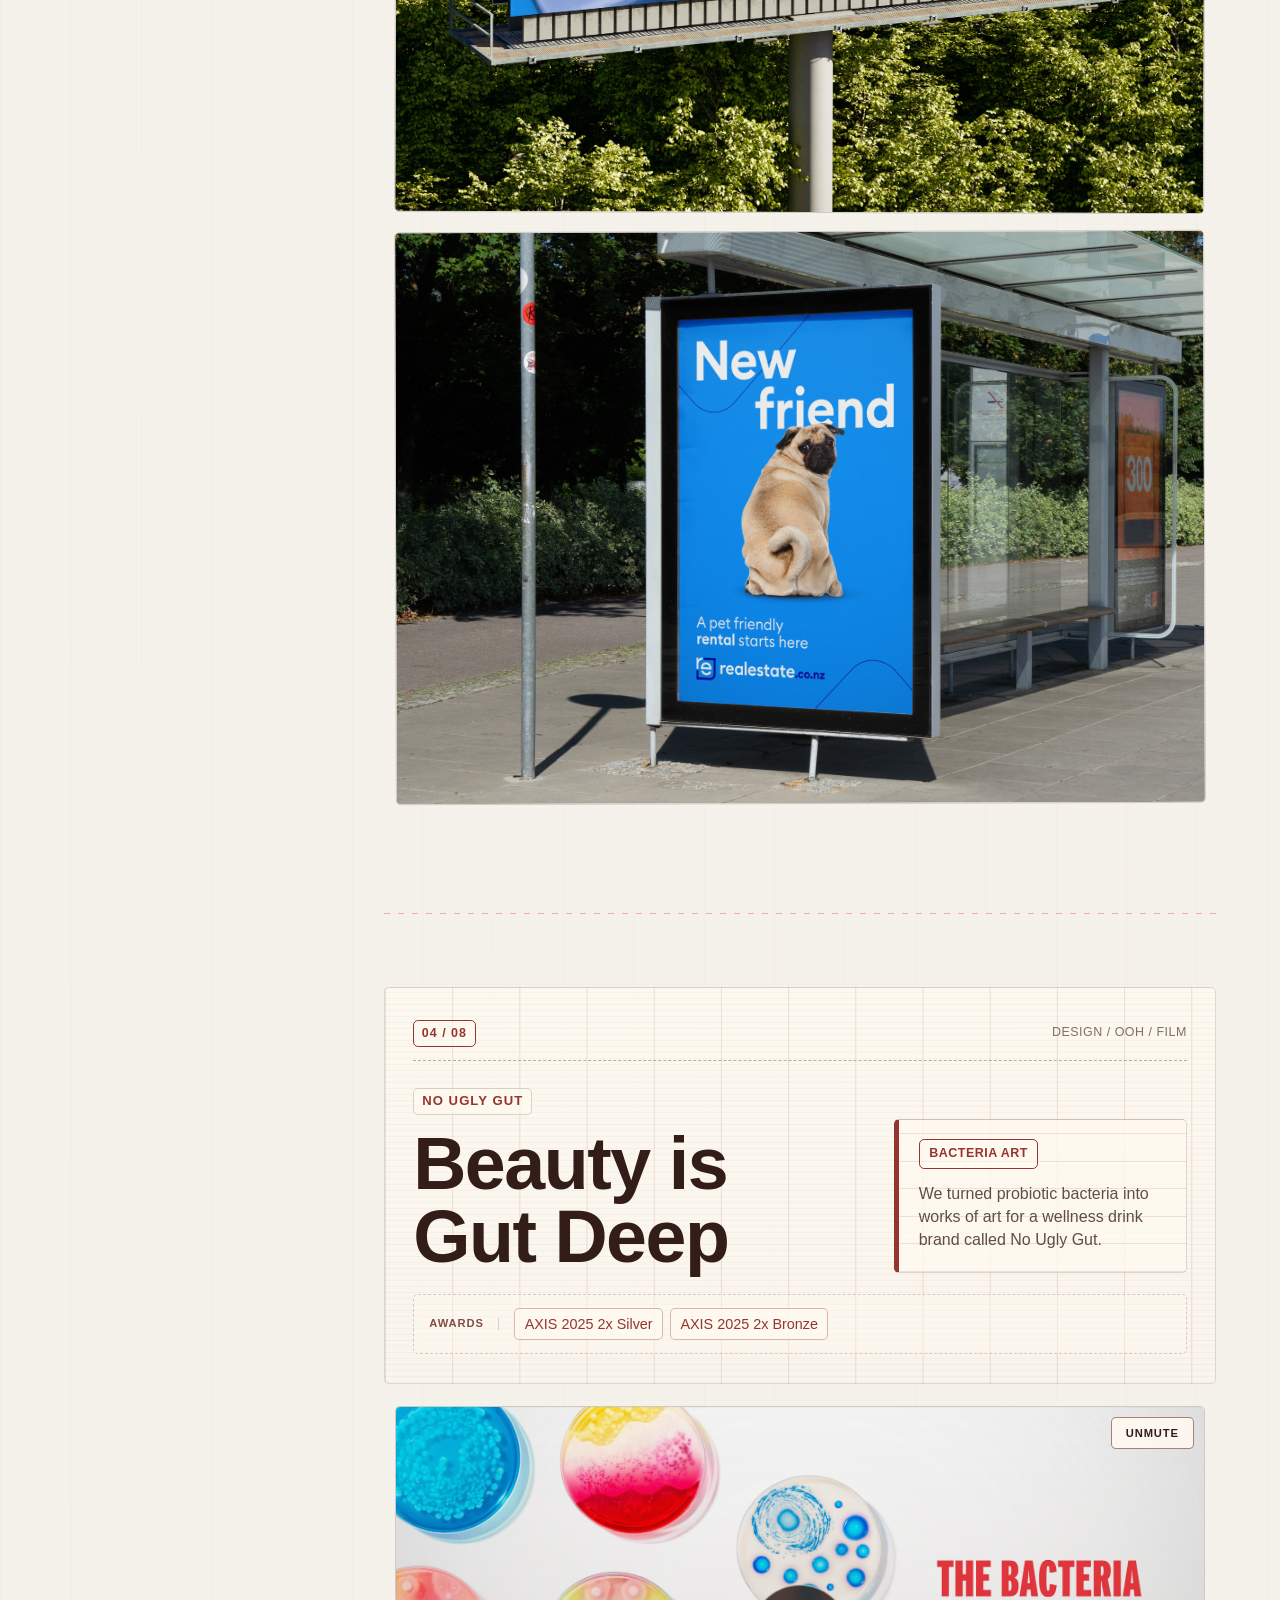
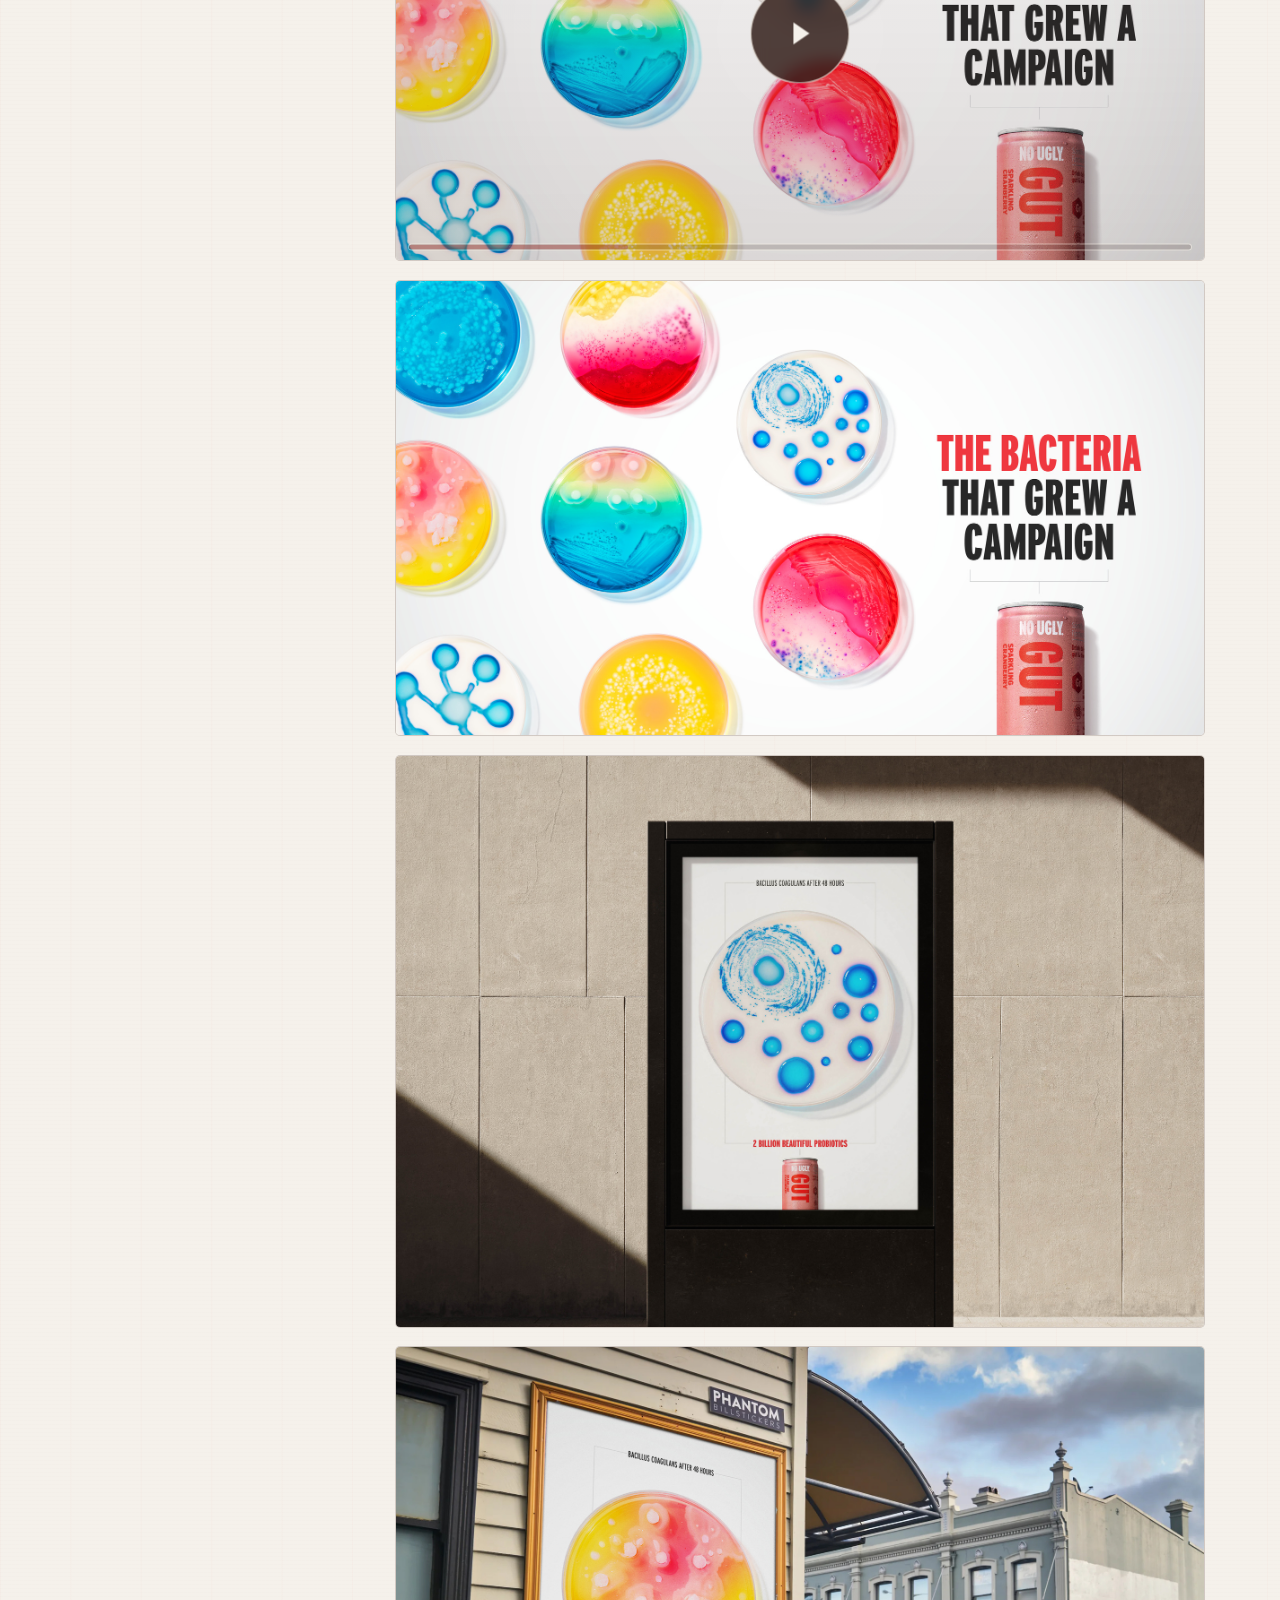
==== commit d80adaac: "Polish portfolio hero interactions" ====
--- a/index.html
+++ b/index.html
@@ -10,7 +10,7 @@
         history.scrollRestoration = "manual";
       }
     </script>
-    <link rel="stylesheet" href="styles.css?v=comments-11">
+    <link rel="stylesheet" href="styles.css?v=comments-12">
   </head>
   <body>
     <div class="noise" aria-hidden="true"></div>
@@ -65,16 +65,18 @@
           </h1>
         </div>
         <figure class="hero-stage" aria-label="Zac and Casey at Cannes">
-          <span>Cannes / Young Lions</span>
+          <span>Cannes Young Lions Gold Winners</span>
           <img src="assets/cannes-stage.gif" alt="Zac and Casey going up on stage in Cannes">
         </figure>
         <span class="hero-dog-wrap hero-dog-wrap--lola" aria-label="Lola">
           <img class="hero-dog" src="assets/dog-lola.png" alt="">
-          <span>Lola</span>
+          <span class="hero-dog-mouth" aria-hidden="true"></span>
+          <span class="hero-dog-label">Lola</span>
         </span>
         <span class="hero-dog-wrap hero-dog-wrap--neal" aria-label="Neal">
           <img class="hero-dog" src="assets/dog-neal.png" alt="">
-          <span>Neal</span>
+          <span class="hero-dog-mouth" aria-hidden="true"></span>
+          <span class="hero-dog-label">Neal</span>
         </span>
         <div class="hero-cue" aria-hidden="true">
           <span>Scroll for the work</span>
@@ -101,7 +103,7 @@
           <article class="award-card">
             <h3>Spikes Asia</h3>
             <ul>
-              <li><strong>Silver Spike</strong><span>2026 — Brand Experience &amp; Activation, Retail Promotions &amp; Competitions — Hard Rated Homecoming</span></li>
+              <li><strong>Silver Spike</strong><span>2026 — Retail Promotions &amp; Competitions — The Hard Rated Homecoming</span></li>
             </ul>
           </article>
 
@@ -110,6 +112,7 @@
             <ul>
               <li><strong>Winner</strong><span>2024 — Best Digital Campaign — Bulla Margaret</span></li>
               <li><strong>Finalist</strong><span>2024 — The B&amp;T Award for Bravery — Bulla Margaret</span></li>
+              <li><strong>Finalist</strong><span>2024 — Best Use of Social Media — Bulla Margaret</span></li>
             </ul>
           </article>
 
@@ -119,29 +122,58 @@
               <li><strong>Bronze</strong><span>2022 — Best Use of Social Media — Post-it A Little Space to Think</span></li>
               <li><strong>2x Finalist</strong><span>2022 — Integrated Campaign and Use of Digital Platforms — Post-it A Little Space to Think</span></li>
               <li><strong>Finalist</strong><span>2025 — Community Building and Engagement — Bulla Margaret</span></li>
-              <li><strong>Bronze</strong><span>2026 — PR &amp; Promotion — WWF The Finger</span></li>
+              <li><strong>Bronze</strong><span>2025 — PR &amp; Promotion — WWF The Finger</span></li>
             </ul>
           </article>
 
           <article class="award-card award-card--wide">
             <h3>AXIS Awards</h3>
             <ul>
-              <li><strong>Winner</strong><span>2025 — Art Direction / Out of Home — No Ugly Gut Fizz</span></li>
-              <li><strong>Winner</strong><span>2025 — Design / Image — No Ugly Gut, The bacteria that grew a campaign</span></li>
+              <li><strong>2x Silver</strong><span>2025 — No Ugly Gut, The bacteria that grew a campaign</span></li>
+              <li><strong>2x Bronze</strong><span>2025 — No Ugly Gut, The bacteria that grew a campaign</span></li>
+              <li><strong>3x Bronze</strong><span>2025 — Charity Direct / PR / Campaign — WWF The Finger</span></li>
+              <li><strong>2x Bronze</strong><span>2026 — Direct Campaign and Social Media Campaigns — The Hard Rated Homecoming</span></li>
+              <li><strong>3x Finalist</strong><span>2026 — Digital &amp; Interactive, Brand Experience, Creative Use of Media — The Hard Rated Homecoming</span></li>
+              <li><strong>Silver</strong><span>2026 — Radio &amp; Audio Campaigns — The Shanty for Missing Chums</span></li>
+              <li><strong>Bronze</strong><span>2026 — Radio &amp; Audio Over 30 Seconds — The Shanty for Missing Chums</span></li>
+              <li><strong>Finalist</strong><span>2026 — Copywriting Radio — The Shanty for Missing Chums</span></li>
             </ul>
           </article>
 
           <article class="award-card">
             <h3>Cairns Crocodiles</h3>
             <ul>
-              <li><strong>Finalist</strong><span>2026 — Hard Rated Homecoming</span></li>
+              <li><strong>Bronze</strong><span>2025 — Data-Driven Creativity — WWF The Finger</span></li>
+              <li><strong>Shortlist</strong><span>2025 — Changing the World Campaign — WWF The Finger</span></li>
+              <li><strong>Finalist</strong><span>2026 — The Hard Rated Homecoming</span></li>
+            </ul>
+          </article>
+
+          <article class="award-card">
+            <h3>Webby Awards</h3>
+            <ul>
+              <li><strong>Honoree</strong><span>2025 — Charitable Organizations / Non-Profit — WWF: Give Shane Jones The Finger</span></li>
             </ul>
           </article>
 
           <article class="award-card">
             <h3>MAD STARS</h3>
             <ul>
-              <li><strong>3x Finalist</strong><span>Post-it A Little Space to Think</span></li>
+              <li><strong>Finalist</strong><span>2022 — Post-it A Little Space to Think</span></li>
+            </ul>
+          </article>
+
+          <article class="award-card">
+            <h3>Caples</h3>
+            <ul>
+              <li><strong>Finalist</strong><span>2022 — Post-it A Little Space to Think</span></li>
+            </ul>
+          </article>
+
+          <article class="award-card">
+            <h3>Campaign Brief The Work</h3>
+            <ul>
+              <li><strong>Accepted / Listed</strong><span>2022 — Post-it A Little Space to Think</span></li>
             </ul>
           </article>
 
@@ -163,7 +195,7 @@
           <article class="award-card award-card--wide">
             <h3>Bestads</h3>
             <ul>
-              <li><strong>Best Radio Winner</strong><span>Black Heart Rum</span></li>
+              <li><strong>Best Radio</strong><span>Black Heart Rum — The Shanty for Missing Chums</span></li>
               <li><strong>Best Interactive Winner</strong><span>X by Long White</span></li>
               <li><strong>Best Interactive Winner</strong><span>Post-it</span></li>
               <li><strong>Best Print Winner</strong><span>Hard Rated Official Apology</span></li>
@@ -182,6 +214,6 @@
       </footer>
     </main>
 
-    <script src="script.js?v=comments-11"></script>
+    <script src="script.js?v=comments-12"></script>
   </body>
 </html>
--- a/styles.css
+++ b/styles.css
@@ -8,6 +8,12 @@
   --blue: #6d8faa;
   --green: #5e7f68;
   --yellow: #ffd660;
+  --soft-ink: #91847d;
+  --rail-width: min(20rem, 26vw);
+  --rail-collapsed-width: 3.3rem;
+  --rail-toggle-width: 2rem;
+  --rail-toggle-overhang: 0.28rem;
+  --rail-divider-end-gap: 1rem;
   --box-radius: 0.32rem;
   --frame-border: 1px solid rgba(50, 29, 25, 0.2);
   font-family: "Neue Haas Grotesk", "Helvetica Neue", Arial, sans-serif;
@@ -72,7 +78,7 @@
   position: fixed;
   inset: 0 auto 0 0;
   z-index: 10;
-  width: min(20rem, 26vw);
+  width: var(--rail-width);
   padding: 2rem 1.75rem 1.5rem;
   display: flex;
   flex-direction: column;
@@ -85,37 +91,49 @@
 
 .rail-toggle {
   position: fixed;
-  left: calc(min(20rem, 26vw) - 2.25rem);
+  left: calc(var(--rail-width) - var(--rail-toggle-width) + var(--rail-toggle-overhang));
   top: 50%;
   z-index: 20;
-  width: 1.7rem;
-  min-height: 4.8rem;
+  width: var(--rail-toggle-width);
+  height: 5.5rem;
+  min-height: 0;
   margin: 0;
-  padding: 0.52rem 0.28rem;
+  padding: 0;
   display: grid;
   place-items: center;
-  border: 1px solid rgba(50, 29, 25, 0.18);
-  border-radius: var(--box-radius);
-  background: rgba(255, 250, 240, 0.82);
-  color: var(--ink);
-  font: 760 0.56rem/1 "Neue Haas Grotesk", "Helvetica Neue", Arial, sans-serif;
-  letter-spacing: 0.1em;
+  border: 1px solid rgba(50, 29, 25, 0.12);
+  border-radius: calc(var(--box-radius) * 1.8);
+  background: rgba(255, 250, 240, 0.56);
+  color: rgba(50, 29, 25, 0.55);
+  box-shadow: 0 0 0 1px rgba(255, 250, 240, 0.46), 0 0.2rem 0.8rem rgba(50, 29, 25, 0.035);
+  backdrop-filter: blur(8px);
+  font: 780 0.64rem/1 "Neue Haas Grotesk", "Helvetica Neue", Arial, sans-serif;
+  letter-spacing: 0.08em;
   text-transform: uppercase;
   cursor: pointer;
   writing-mode: vertical-rl;
   text-orientation: mixed;
   transform: translateY(-50%);
-  transition: border-color 160ms ease, color 160ms ease, transform 160ms ease;
+  transition: background 160ms ease, border-color 160ms ease, color 160ms ease, box-shadow 160ms ease, transform 160ms ease;
+}
+
+.rail-toggle span {
+  display: block;
+  transform: translateX(0.02em);
 }
 
 .rail-toggle::before {
   content: none;
 }
 
-.rail-toggle:hover {
+.rail-toggle:hover,
+.rail-toggle:focus-visible {
+  background: rgba(255, 250, 240, 0.82);
   color: var(--red);
   border-color: color-mix(in srgb, var(--red) 38%, rgba(50, 29, 25, 0.18));
-  transform: translateY(-50%) translateX(1px);
+  box-shadow: 0 0 0 1px rgba(255, 250, 240, 0.7), 0 0.35rem 1.5rem rgba(50, 29, 25, 0.08);
+  outline: none;
+  transform: translateY(-50%);
 }
 
 .rail-content {
@@ -130,7 +148,7 @@
 }
 
 body.rail-collapsed .rail {
-  width: 3.3rem;
+  width: var(--rail-collapsed-width);
   padding-inline: 0.55rem;
   background: rgba(245, 241, 235, 0.78);
   overflow: hidden;
@@ -155,11 +173,11 @@
 }
 
 body.rail-collapsed main {
-  margin-left: 3.3rem;
+  margin-left: var(--rail-collapsed-width);
 }
 
 body.rail-collapsed .rail-toggle {
-  left: 0.75rem;
+  left: calc(var(--rail-collapsed-width) - var(--rail-toggle-width) + var(--rail-toggle-overhang));
 }
 
 .rail-top-link {
@@ -185,9 +203,19 @@
 }
 
 .rail-block--single {
+  position: relative;
   margin-top: 0.55rem;
   padding-top: 0.95rem;
+}
+
+.rail-block--single::before {
+  content: "";
+  position: absolute;
+  top: 0;
+  left: 0;
+  right: var(--rail-divider-end-gap);
   border-top: 1px dashed rgba(50, 29, 25, 0.28);
+  pointer-events: none;
 }
 
 .rail-block {
@@ -209,7 +237,7 @@
   content: "";
   position: absolute;
   left: 0;
-  right: 0;
+  right: var(--rail-divider-end-gap);
   bottom: 0;
   border-bottom: 1px dashed rgba(50, 29, 25, 0.28);
   pointer-events: none;
@@ -280,7 +308,7 @@
 
 
 main {
-  margin-left: min(20rem, 26vw);
+  margin-left: var(--rail-width);
   margin-top: 0;
 }
 
@@ -291,14 +319,14 @@
   display: flex;
   flex-direction: column;
   justify-content: flex-start;
-  gap: 1.6rem;
+  gap: 0.45rem;
   overflow: hidden;
   isolation: isolate;
 }
 
 .hero-copy {
   position: relative;
-  z-index: 3;
+  z-index: 5;
   max-width: min(78rem, 100%);
 }
 
@@ -316,12 +344,13 @@
 }
 
 .hero-stage {
-  position: absolute;
-  right: clamp(0.4rem, 2.2vw, 2.8rem);
-  bottom: clamp(1.8rem, 6vh, 5.2rem);
+  position: relative;
+  right: auto;
+  bottom: auto;
+  align-self: flex-end;
   z-index: 2;
-  width: min(34rem, 37vw);
-  margin: 0;
+  width: clamp(15.5rem, 20vw, 20rem);
+  margin: -1rem clamp(0.2rem, 1.4vw, 1.8rem) 0 0;
   padding: 0.65rem;
   display: block;
   border: 0;
@@ -336,8 +365,8 @@
 
 .hero-stage span {
   position: absolute;
-  left: 0.5rem;
-  bottom: 0.5rem;
+  left: 0.65rem;
+  bottom: -1.55rem;
   z-index: 2;
   width: max-content;
   max-width: 100%;
@@ -352,7 +381,7 @@
   letter-spacing: 0.08em;
   text-transform: uppercase;
   opacity: 0;
-  transform: translateY(0.25rem);
+  transform: translateY(-0.2rem);
   transition: opacity 180ms ease, transform 180ms ease;
 }
 
@@ -370,23 +399,40 @@
 }
 
 .hero-dog-wrap {
-  position: absolute;
-  z-index: 4;
-  width: clamp(5.6rem, 10vw, 11.2rem);
+  --dog-mouth-x: 50%;
+  --dog-mouth-y: 66%;
+  --dog-mouth-width: 12%;
+  --dog-mouth-height: 4%;
+  --dog-mouth-rotate: 0deg;
+  position: absolute;
+  z-index: 8;
+  width: clamp(5rem, 8.7vw, 9.8rem);
+  display: block;
   pointer-events: auto;
   mix-blend-mode: normal;
   opacity: 1;
+  cursor: pointer;
+}
+
+.hero-dog-wrap::before {
+  content: "";
+  position: absolute;
+  inset: -0.9rem;
+  z-index: 0;
 }
 
 .hero-dog-wrap img {
+  position: relative;
+  z-index: 1;
   width: 100%;
   height: auto;
   display: block;
   pointer-events: none;
 }
 
-.hero-dog-wrap span {
-  position: absolute;
+.hero-dog-label {
+  position: absolute;
+  z-index: 2;
   left: 50%;
   bottom: calc(100% + 0.12rem);
   padding: 0.3rem 0.45rem 0.28rem;
@@ -400,29 +446,91 @@
   letter-spacing: 0.08em;
   text-transform: uppercase;
   opacity: 0;
+  pointer-events: none;
   transform: translate(-50%, 0.2rem);
   transition: opacity 180ms ease, transform 180ms ease;
 }
 
-.hero-dog-wrap:hover span {
+.hero-dog-wrap:hover .hero-dog-label,
+.hero-dog-wrap.is-dog-hovered .hero-dog-label {
   opacity: 1;
   transform: translate(-50%, 0);
 }
 
+.hero-dog-mouth {
+  position: absolute;
+  z-index: 2;
+  left: var(--dog-mouth-x);
+  top: var(--dog-mouth-y);
+  width: var(--dog-mouth-width);
+  height: var(--dog-mouth-height);
+  min-width: 0.44rem;
+  min-height: 0.22rem;
+  border-radius: 46% 46% 62% 62%;
+  background:
+    radial-gradient(ellipse at 50% 80%, rgba(238, 87, 77, 0.95) 0 46%, transparent 48%),
+    rgba(24, 11, 10, 0.94);
+  box-shadow: inset 0 0.035rem 0 rgba(255, 250, 240, 0.28), 0 0.03rem 0.08rem rgba(38, 20, 17, 0.22);
+  opacity: 0;
+  pointer-events: none;
+  transform: translate(-50%, -50%) rotate(var(--dog-mouth-rotate)) scaleY(0.18);
+  transform-origin: 50% 0;
+}
+
+.hero-dog-wrap:hover .hero-dog-mouth,
+.hero-dog-wrap.is-dog-hovered .hero-dog-mouth {
+  opacity: 0.92;
+  animation: dog-mouth-chatter 230ms steps(2, end) infinite;
+}
+
+.hero-dog-wrap:hover img,
+.hero-dog-wrap.is-dog-hovered img {
+  animation: dog-jaw-nudge 230ms steps(2, end) infinite;
+  transform-origin: 50% 70%;
+}
+
 .hero-dog-wrap--lola {
+  --dog-mouth-x: 39.5%;
+  --dog-mouth-y: 65%;
+  --dog-mouth-width: 9.5%;
+  --dog-mouth-height: 4.2%;
+  --dog-mouth-rotate: -4deg;
   left: clamp(1rem, 4vw, 5rem);
   bottom: 20%;
   animation: dog-float-a 6.4s ease-in-out infinite alternate;
 }
 
 .hero-dog-wrap--neal {
+  --dog-mouth-x: 31.8%;
+  --dog-mouth-y: 76.2%;
+  --dog-mouth-width: 9%;
+  --dog-mouth-height: 3.1%;
+  --dog-mouth-rotate: 24deg;
   right: clamp(1rem, 4vw, 5rem);
   top: 18%;
   animation: dog-float-b 7s ease-in-out infinite alternate;
 }
 
-.hero-dog-wrap--neal span {
-  bottom: calc(100% + 0.02rem);
+.hero-dog-wrap--neal .hero-dog-label {
+  bottom: calc(100% + 0.12rem);
+}
+
+@keyframes dog-mouth-chatter {
+  0%, 100% {
+    transform: translate(-50%, -50%) rotate(var(--dog-mouth-rotate)) scaleY(0.42);
+  }
+  50% {
+    transform: translate(-50%, -50%) rotate(var(--dog-mouth-rotate)) scaleY(1.16);
+  }
+}
+
+@keyframes dog-jaw-nudge {
+  0%, 100% {
+    transform: translateY(0) scaleY(1);
+  }
+  50% {
+    transform: translateY(0.035rem) scaleY(1.012);
+  }
 }
 
 @keyframes dog-float-a {
@@ -491,7 +599,7 @@
 
 .hero-aside {
   display: inline;
-  color: rgba(50, 29, 25, 0.5);
+  color: var(--soft-ink);
 }
 
 .kicker {
@@ -610,7 +718,9 @@
   .case-opener,
   .case-note,
   .hero-stage,
-  .hero-dog-wrap {
+  .hero-dog-wrap,
+  .hero-dog-wrap img,
+  .hero-dog-mouth {
     transition: none !important;
     animation: none !important;
     opacity: 1 !important;
@@ -1253,16 +1363,20 @@
 }
 
 @media (max-width: 1100px) {
+  :root {
+    --rail-width: 16rem;
+  }
+
   .rail {
-    width: 16rem;
+    width: var(--rail-width);
   }
 
   .rail-toggle {
-    left: calc(16rem - 2.25rem);
+    left: calc(var(--rail-width) - var(--rail-toggle-width) + var(--rail-toggle-overhang));
   }
 
   main {
-    margin-left: 16rem;
+    margin-left: var(--rail-width);
   }
 
   body.rail-collapsed main {
@@ -1270,7 +1384,7 @@
   }
 
   body.rail-collapsed .rail-toggle {
-    left: 0.75rem;
+    left: calc(var(--rail-collapsed-width) - var(--rail-toggle-width) + var(--rail-toggle-overhang));
   }
 
   .award-board,
@@ -1298,7 +1412,7 @@
   }
 
   .hero-stage {
-    width: min(25rem, 40vw);
+    width: clamp(14.5rem, 26vw, 17.5rem);
   }
 
   .hero-dog-wrap--neal {
@@ -1313,6 +1427,10 @@
 }
 
 @media (max-width: 760px) {
+  :root {
+    --rail-divider-end-gap: 0;
+  }
+
   .rail {
     position: relative;
     inset: auto;
@@ -1359,11 +1477,8 @@
   }
 
   .hero-stage {
-    position: relative;
-    right: auto;
-    bottom: auto;
     width: min(100%, 22rem);
-    margin-top: 1.5rem;
+    margin: 1.5rem 0 0;
   }
 
   .hero-dog-wrap {
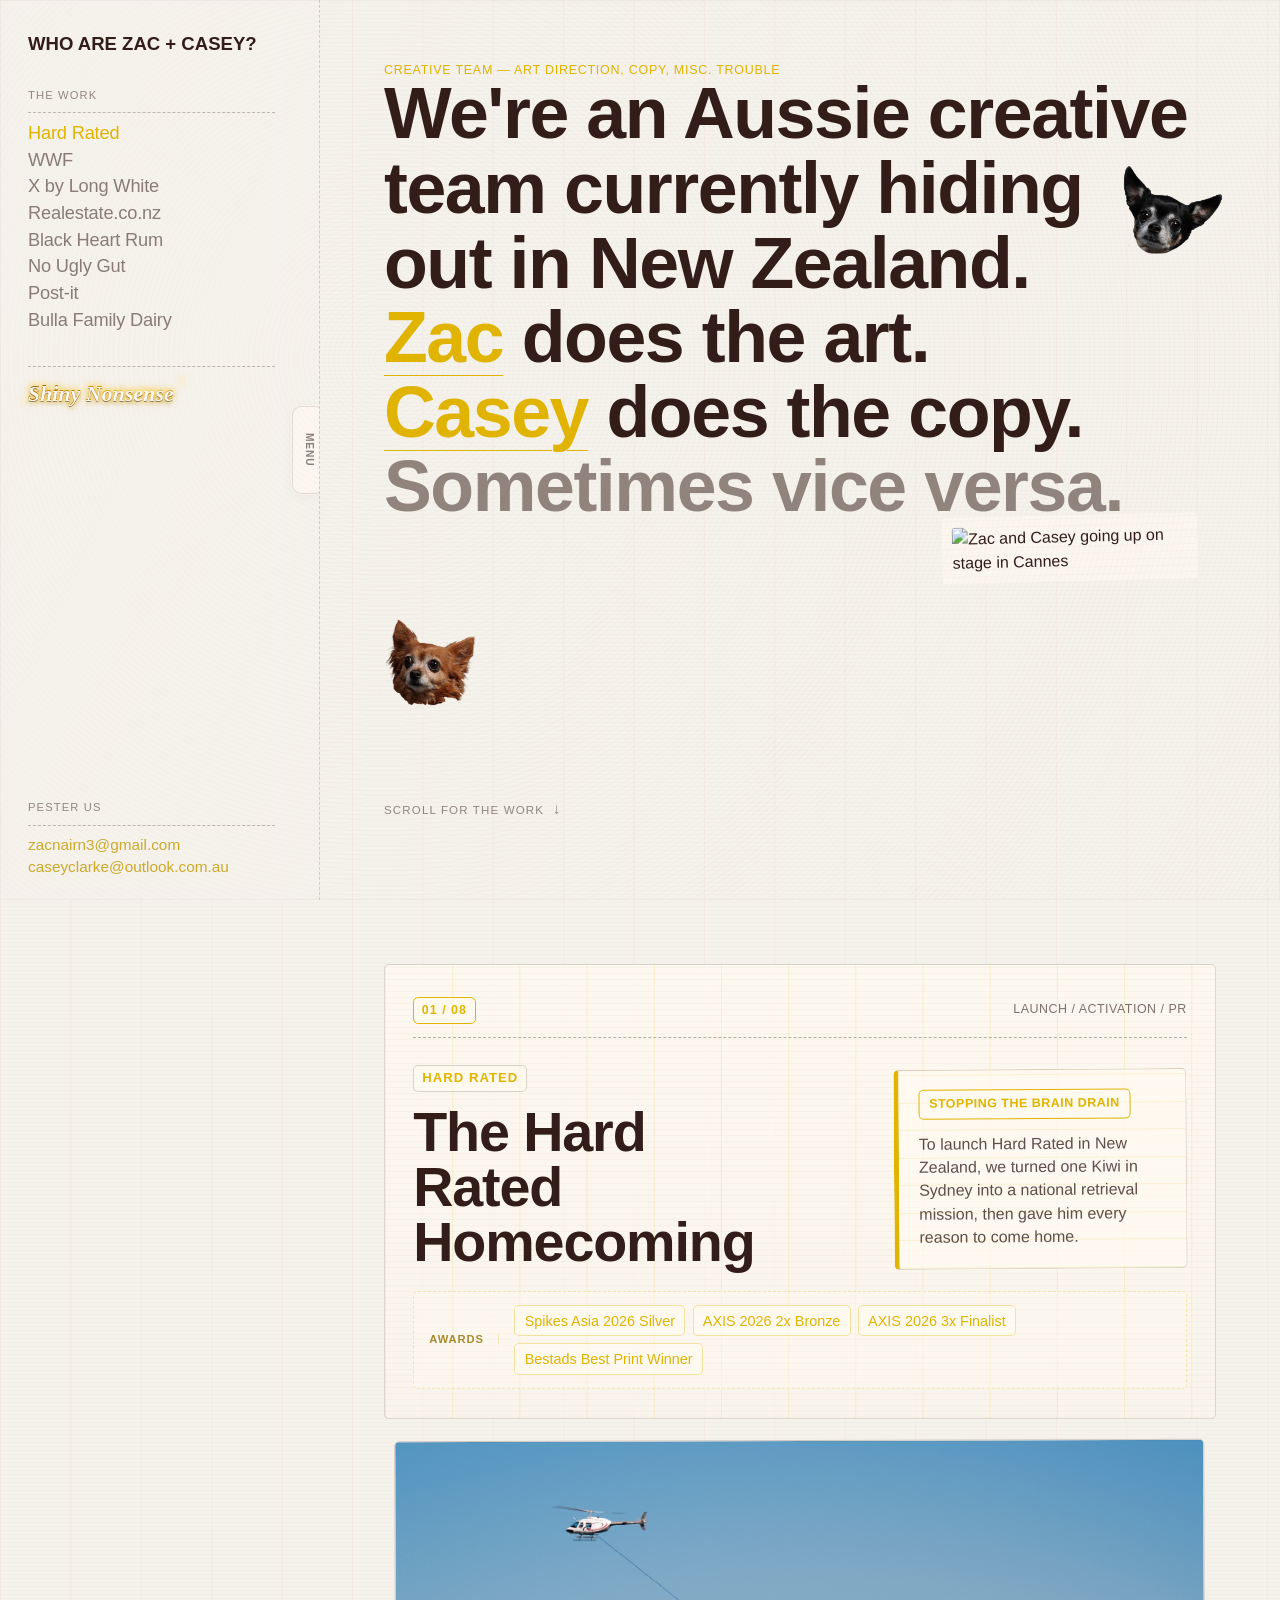
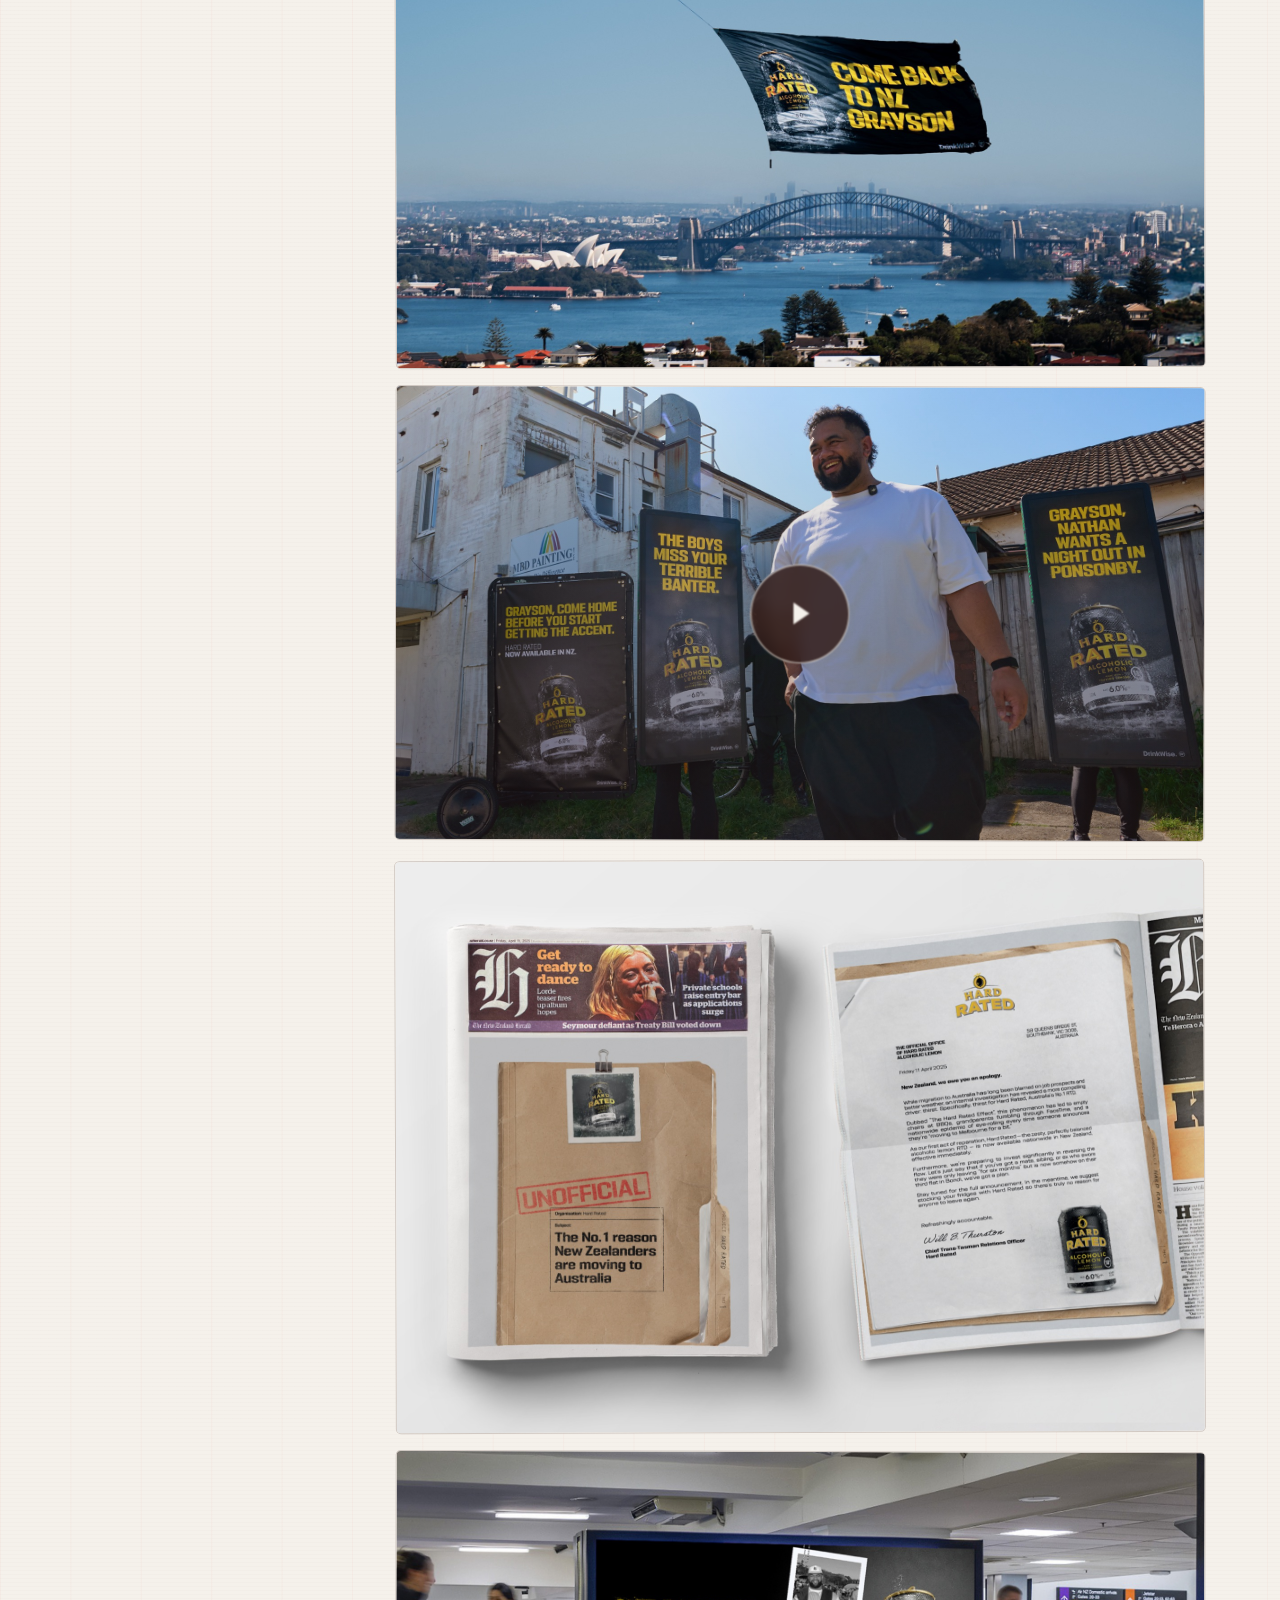
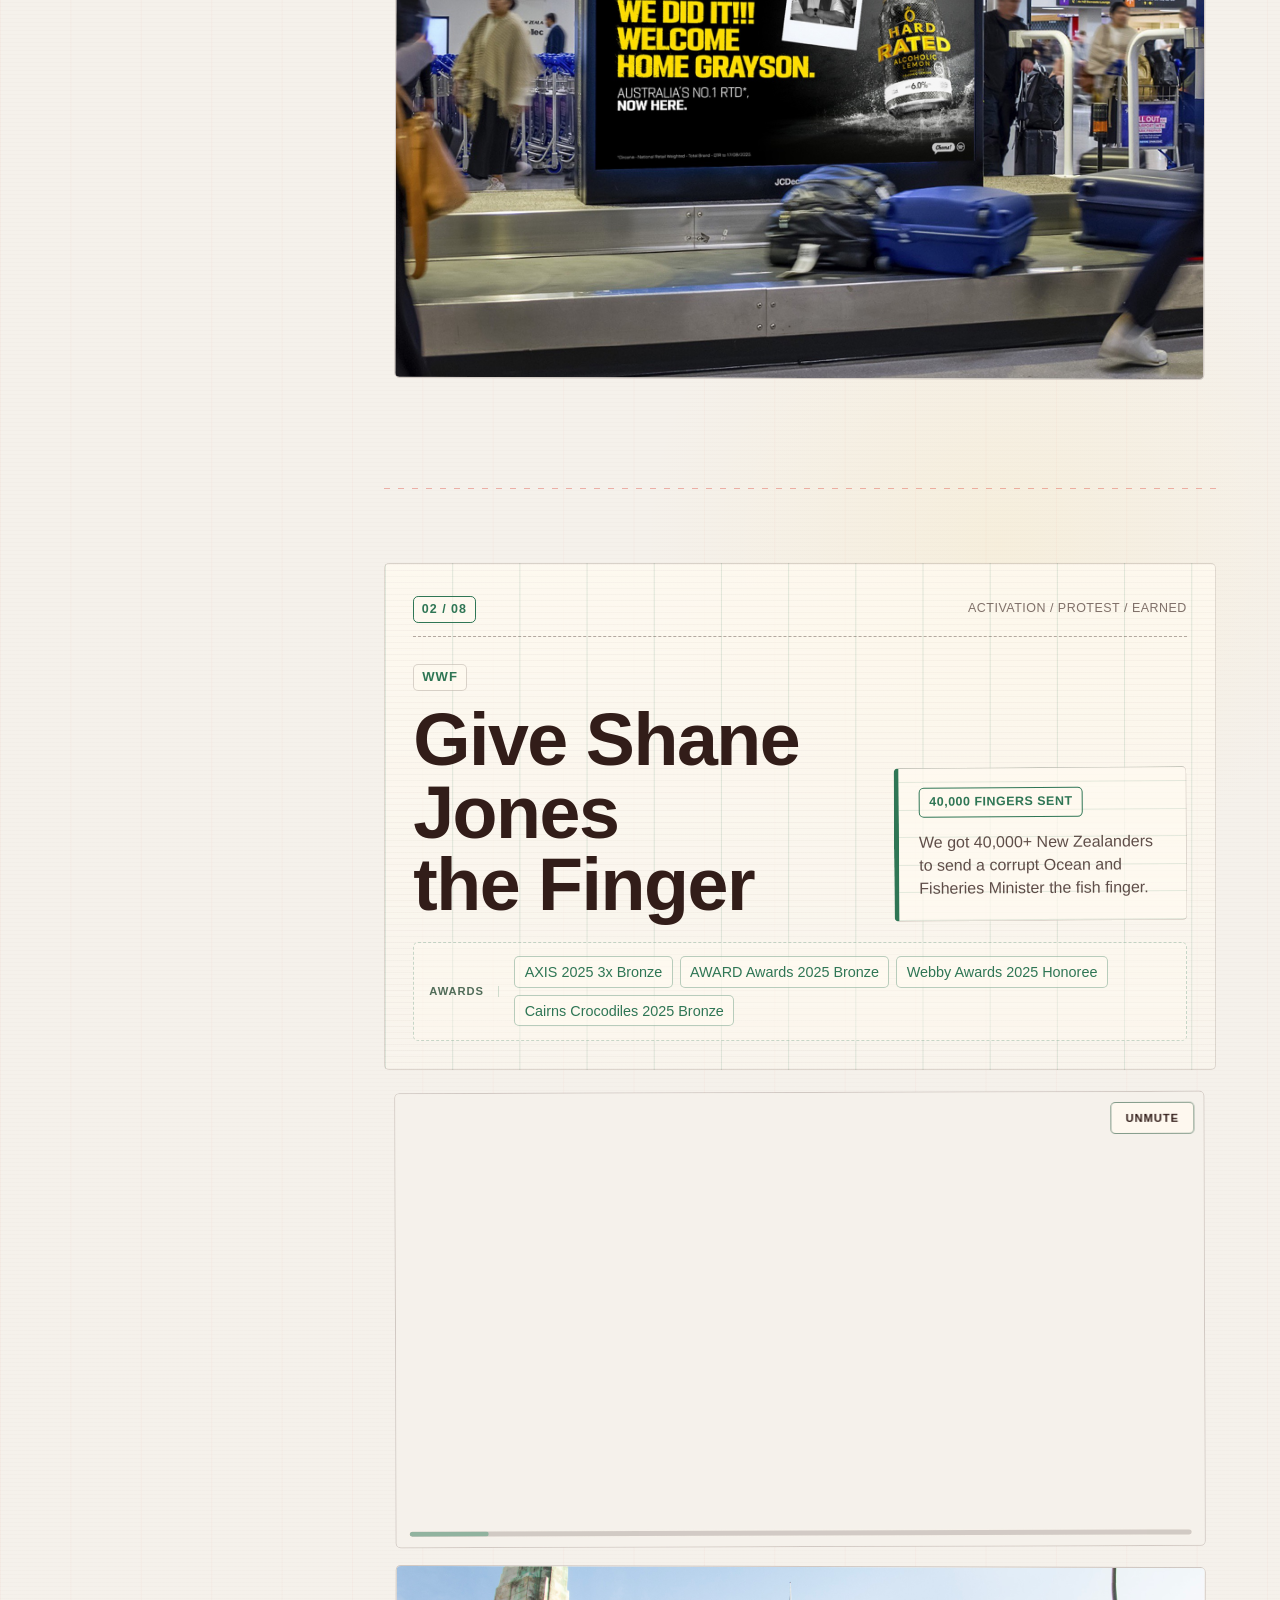
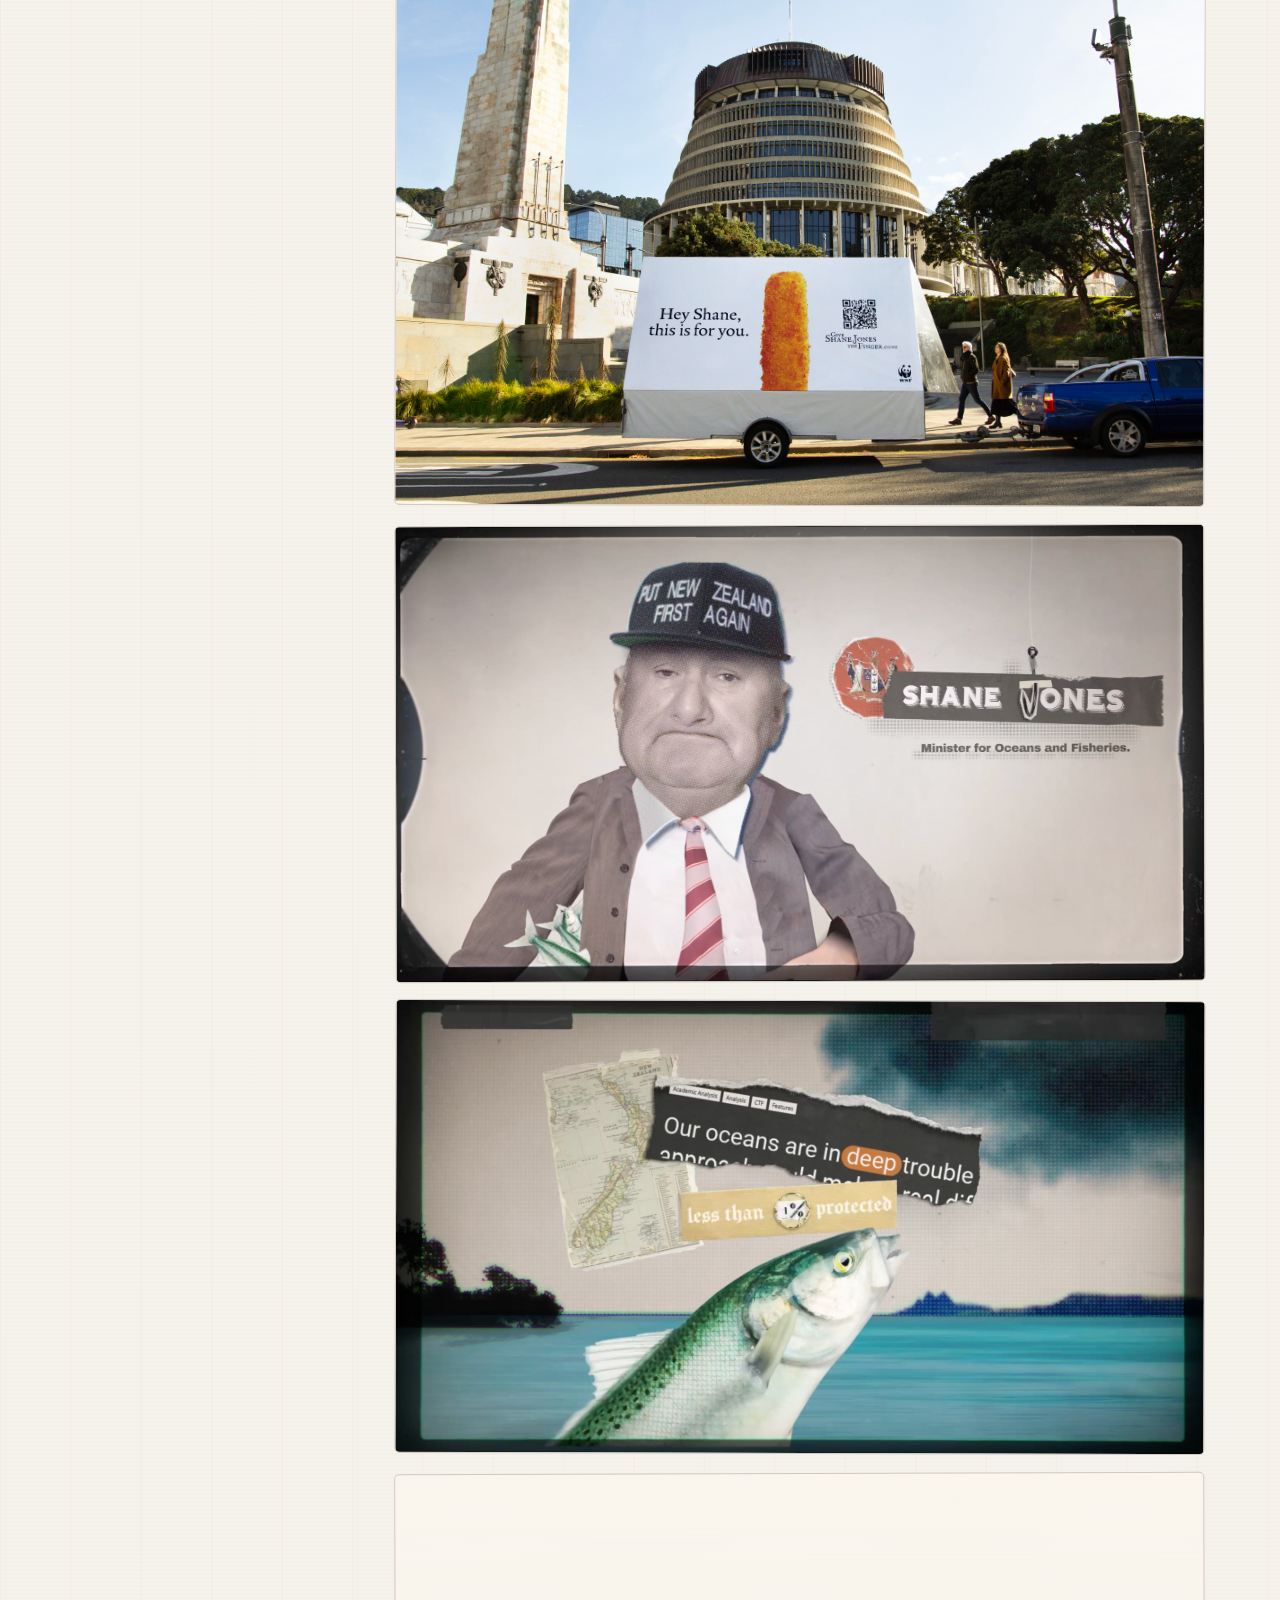
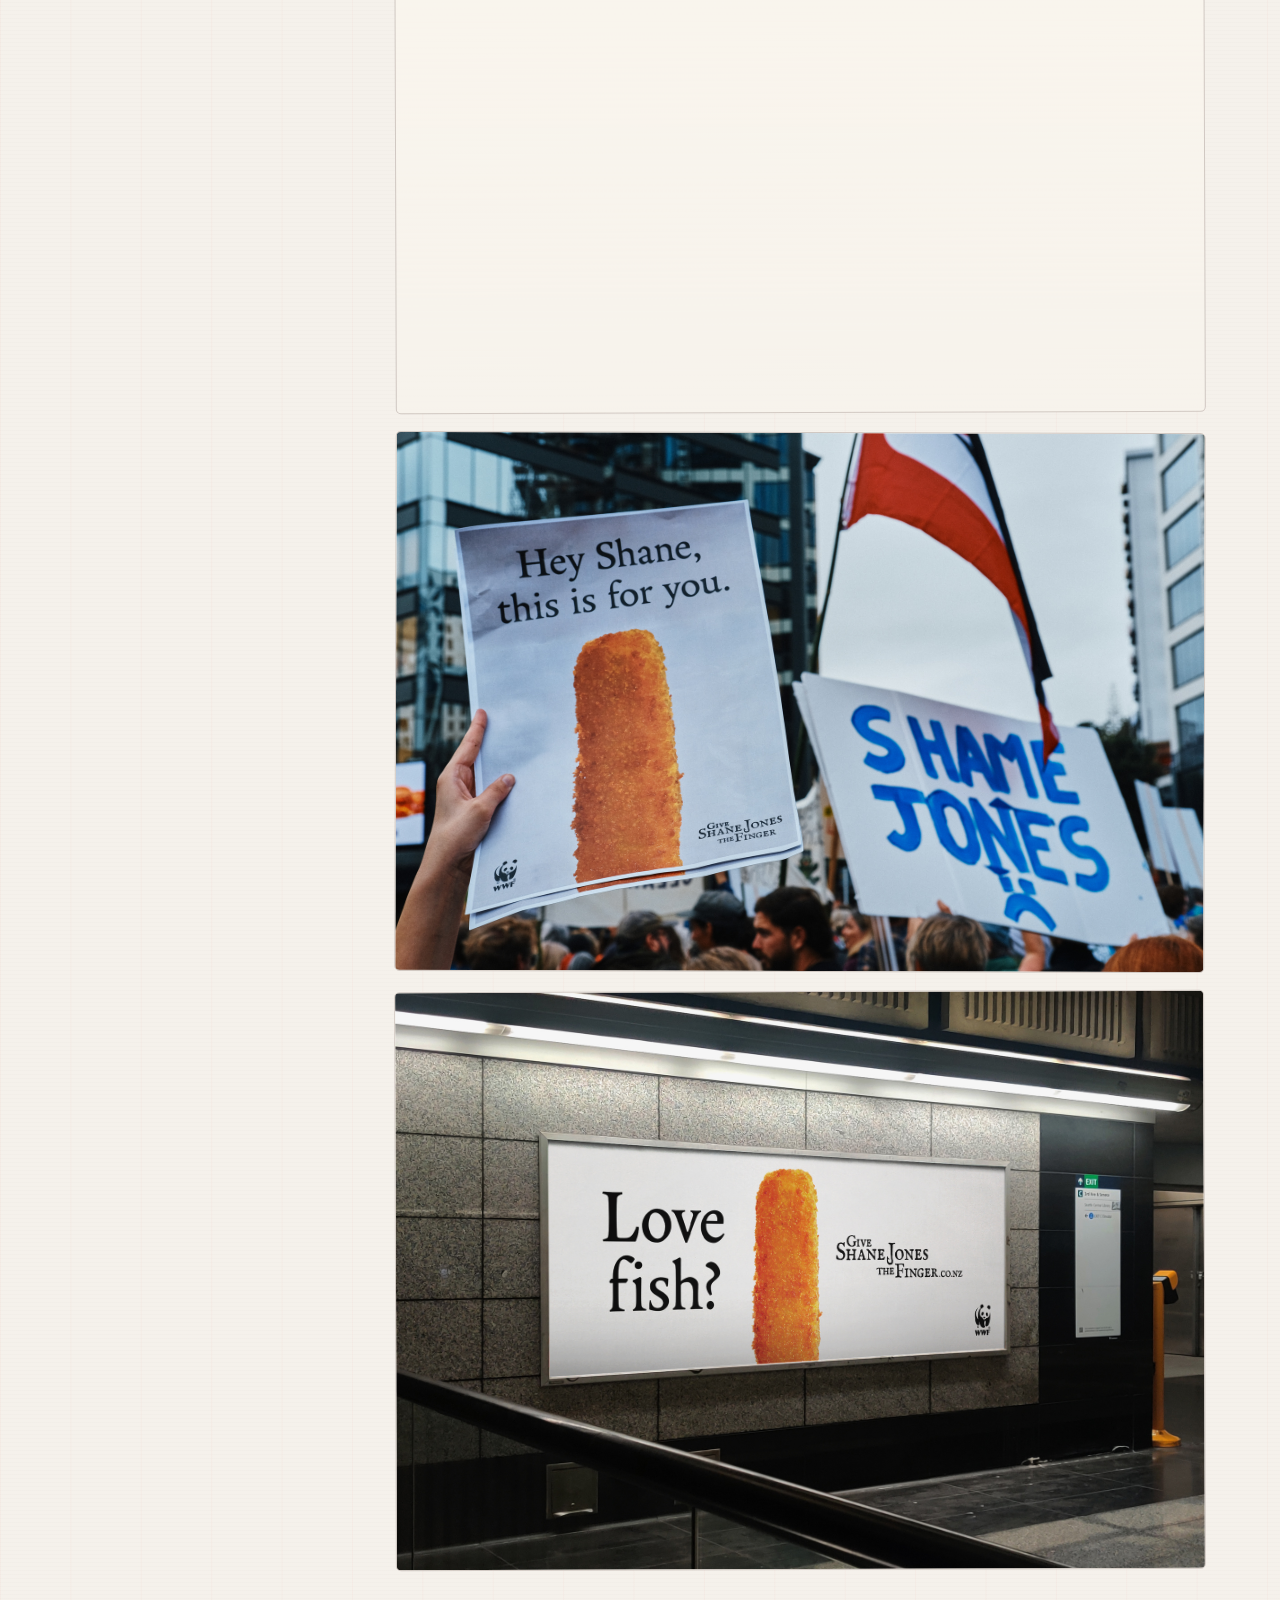
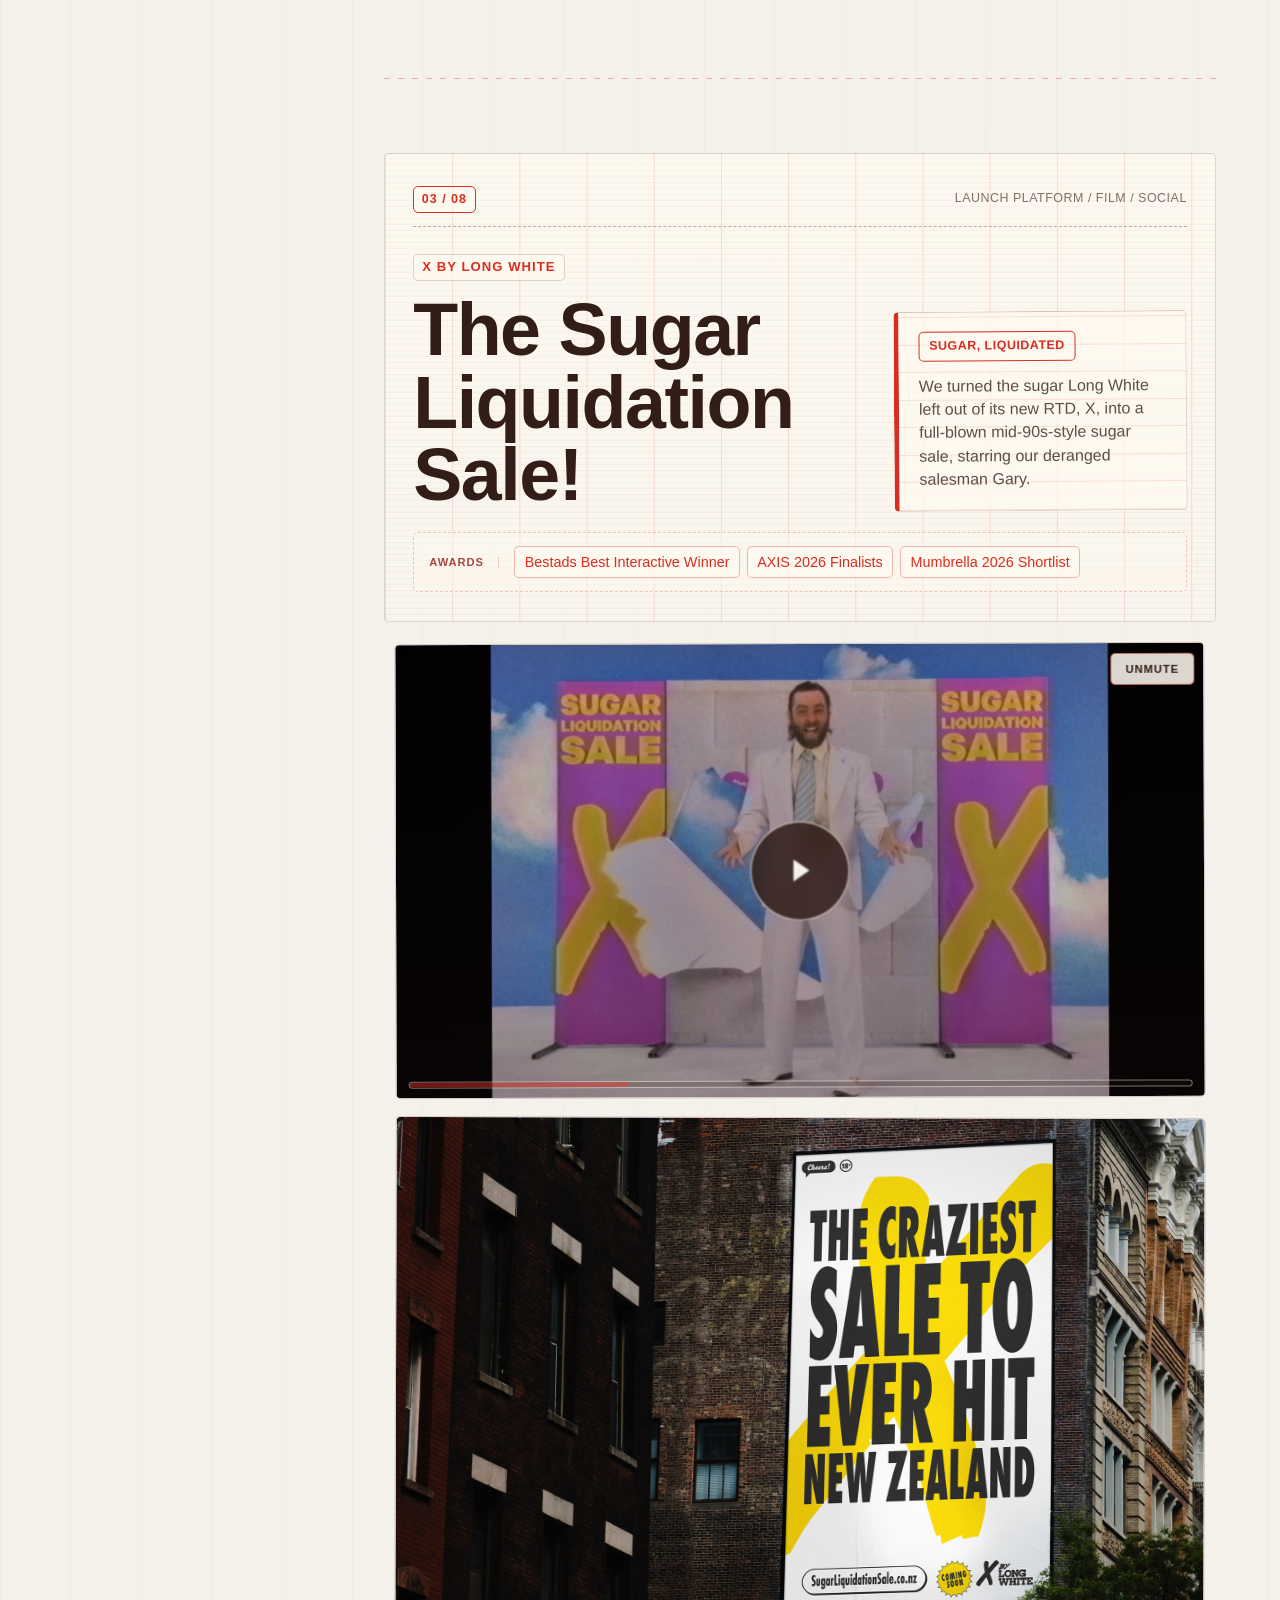
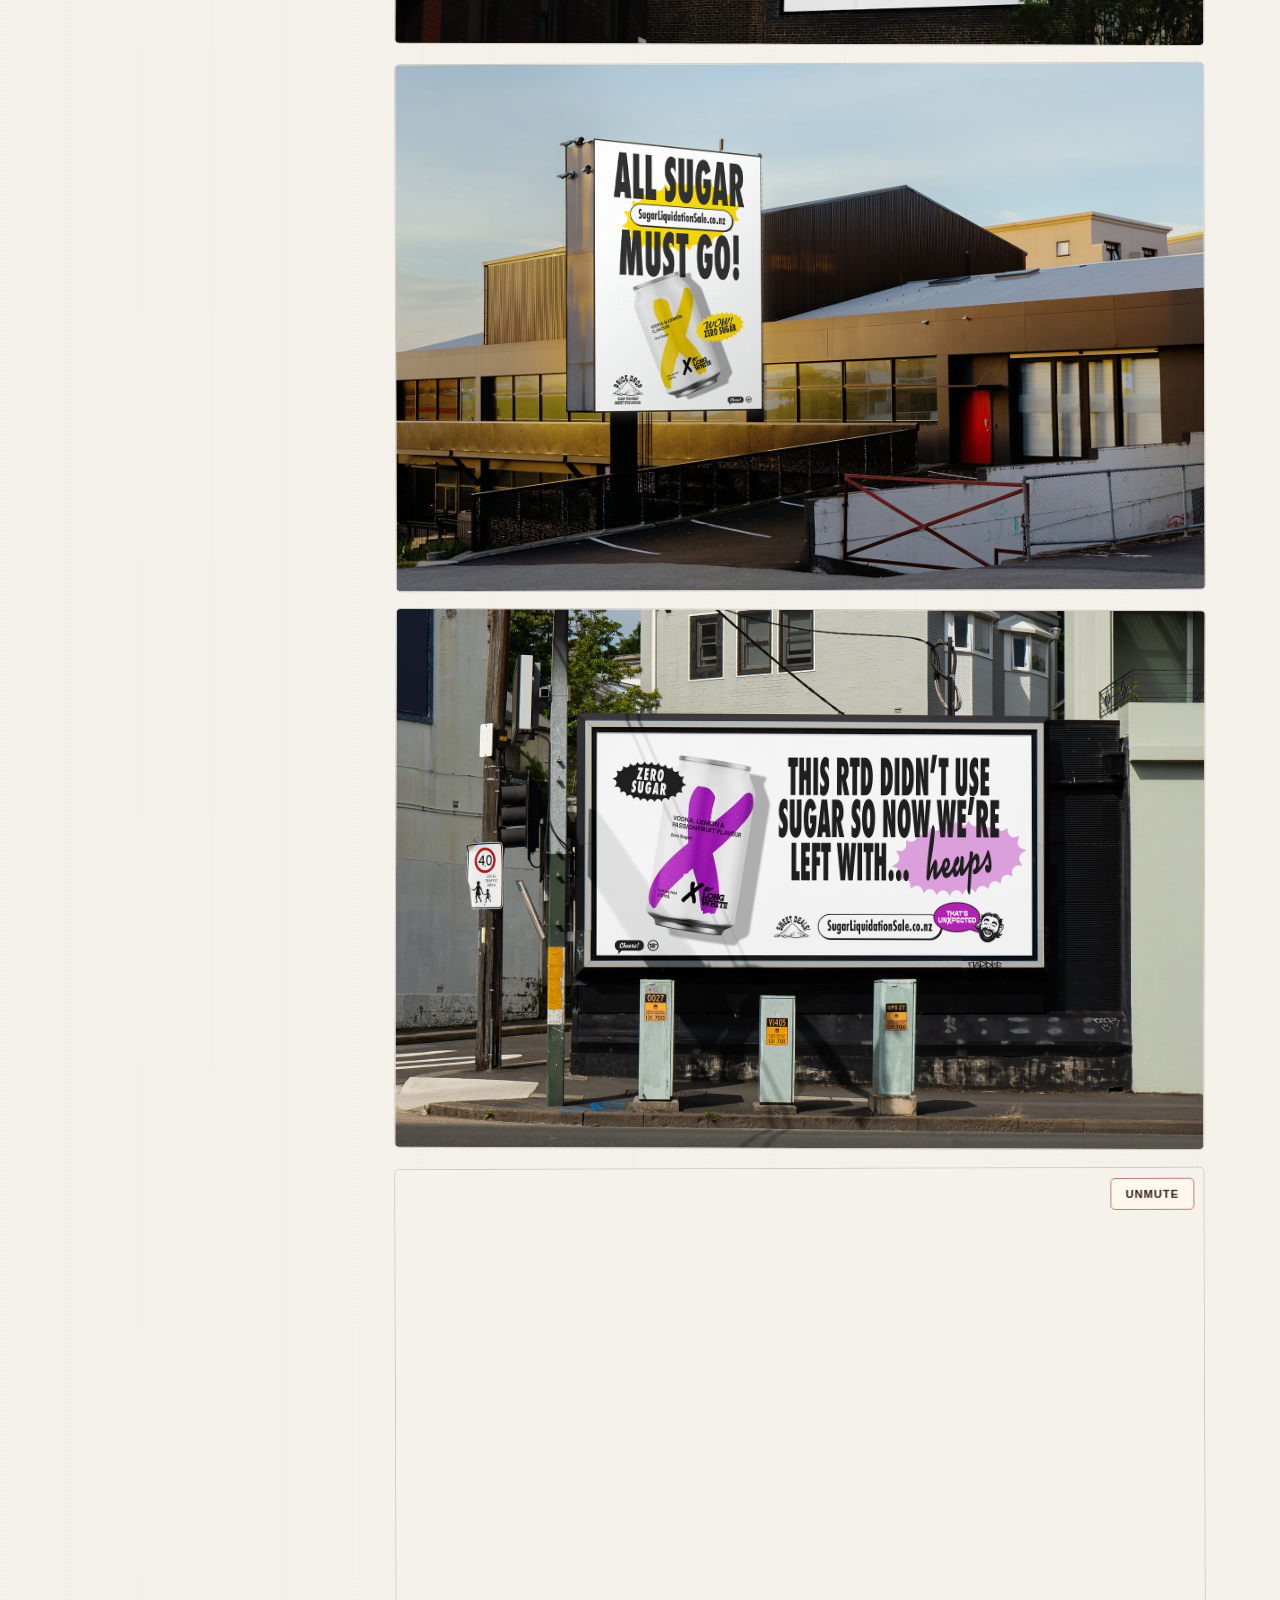
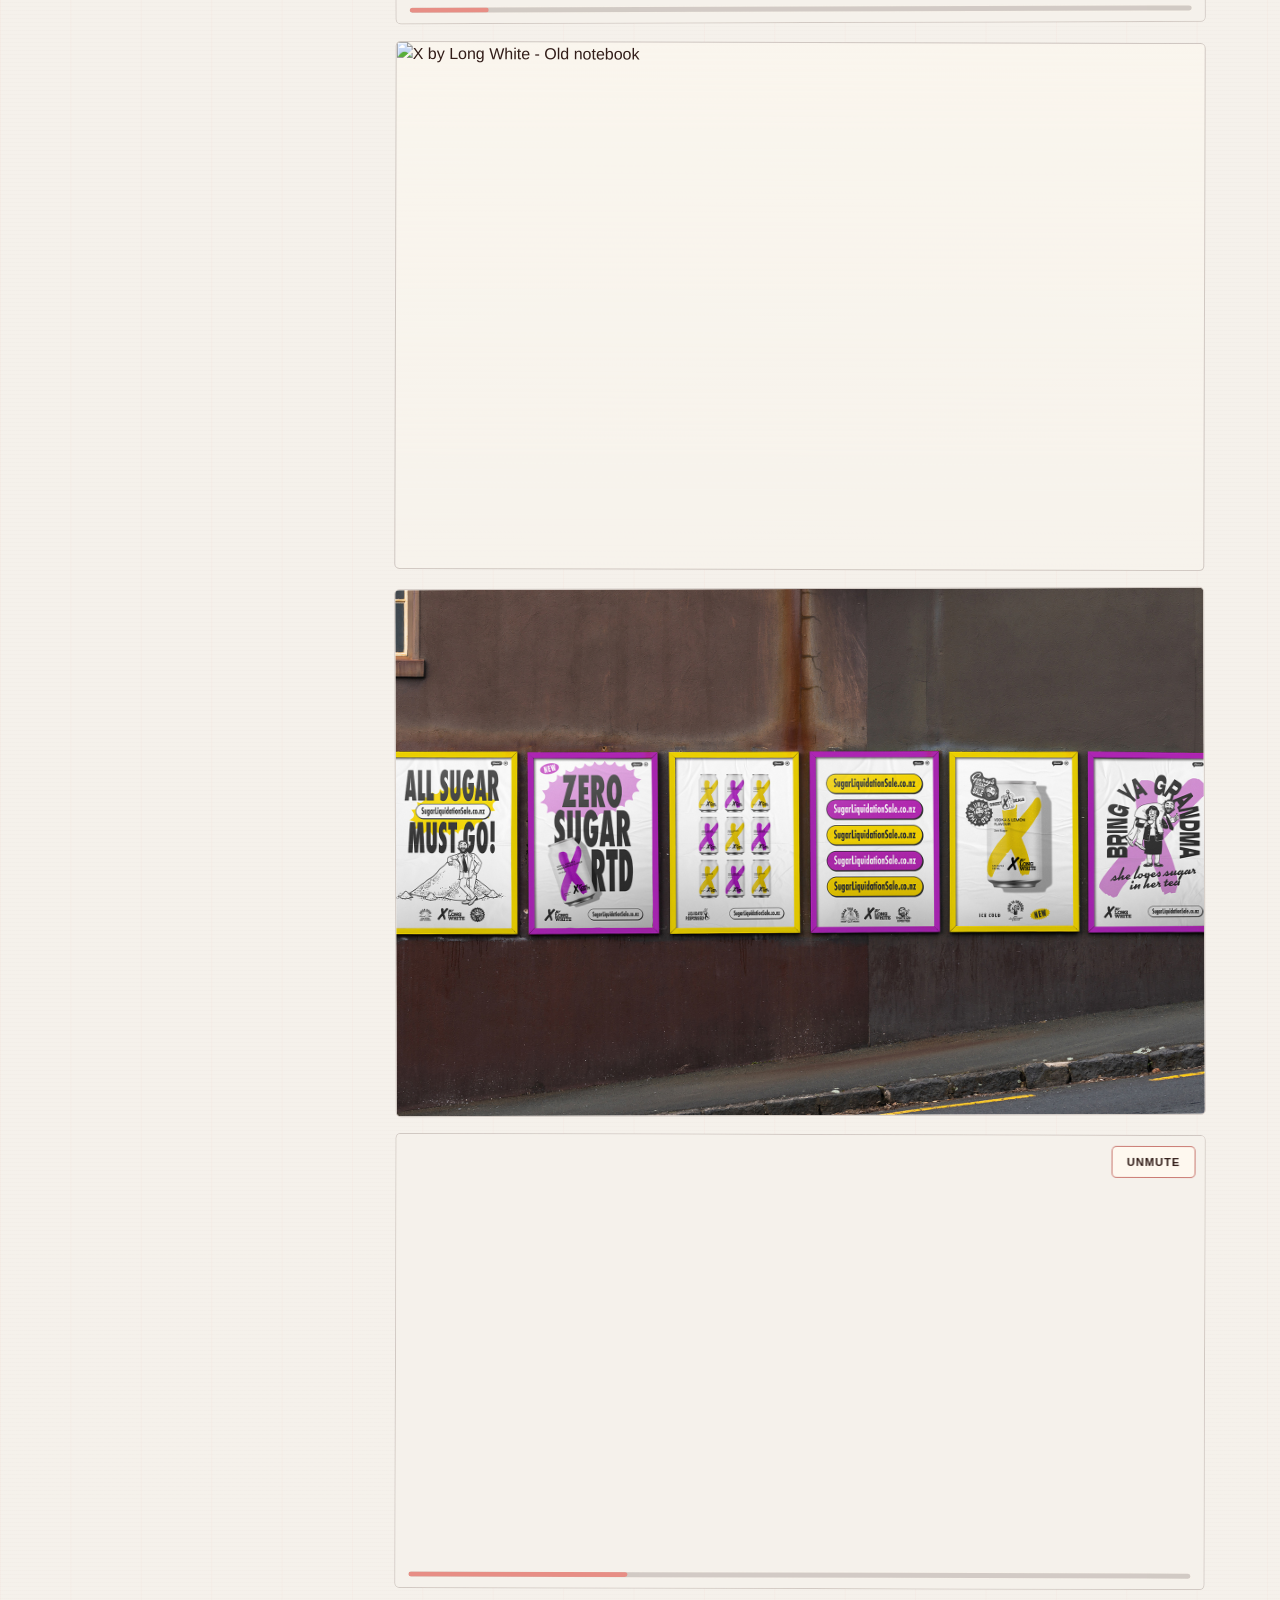
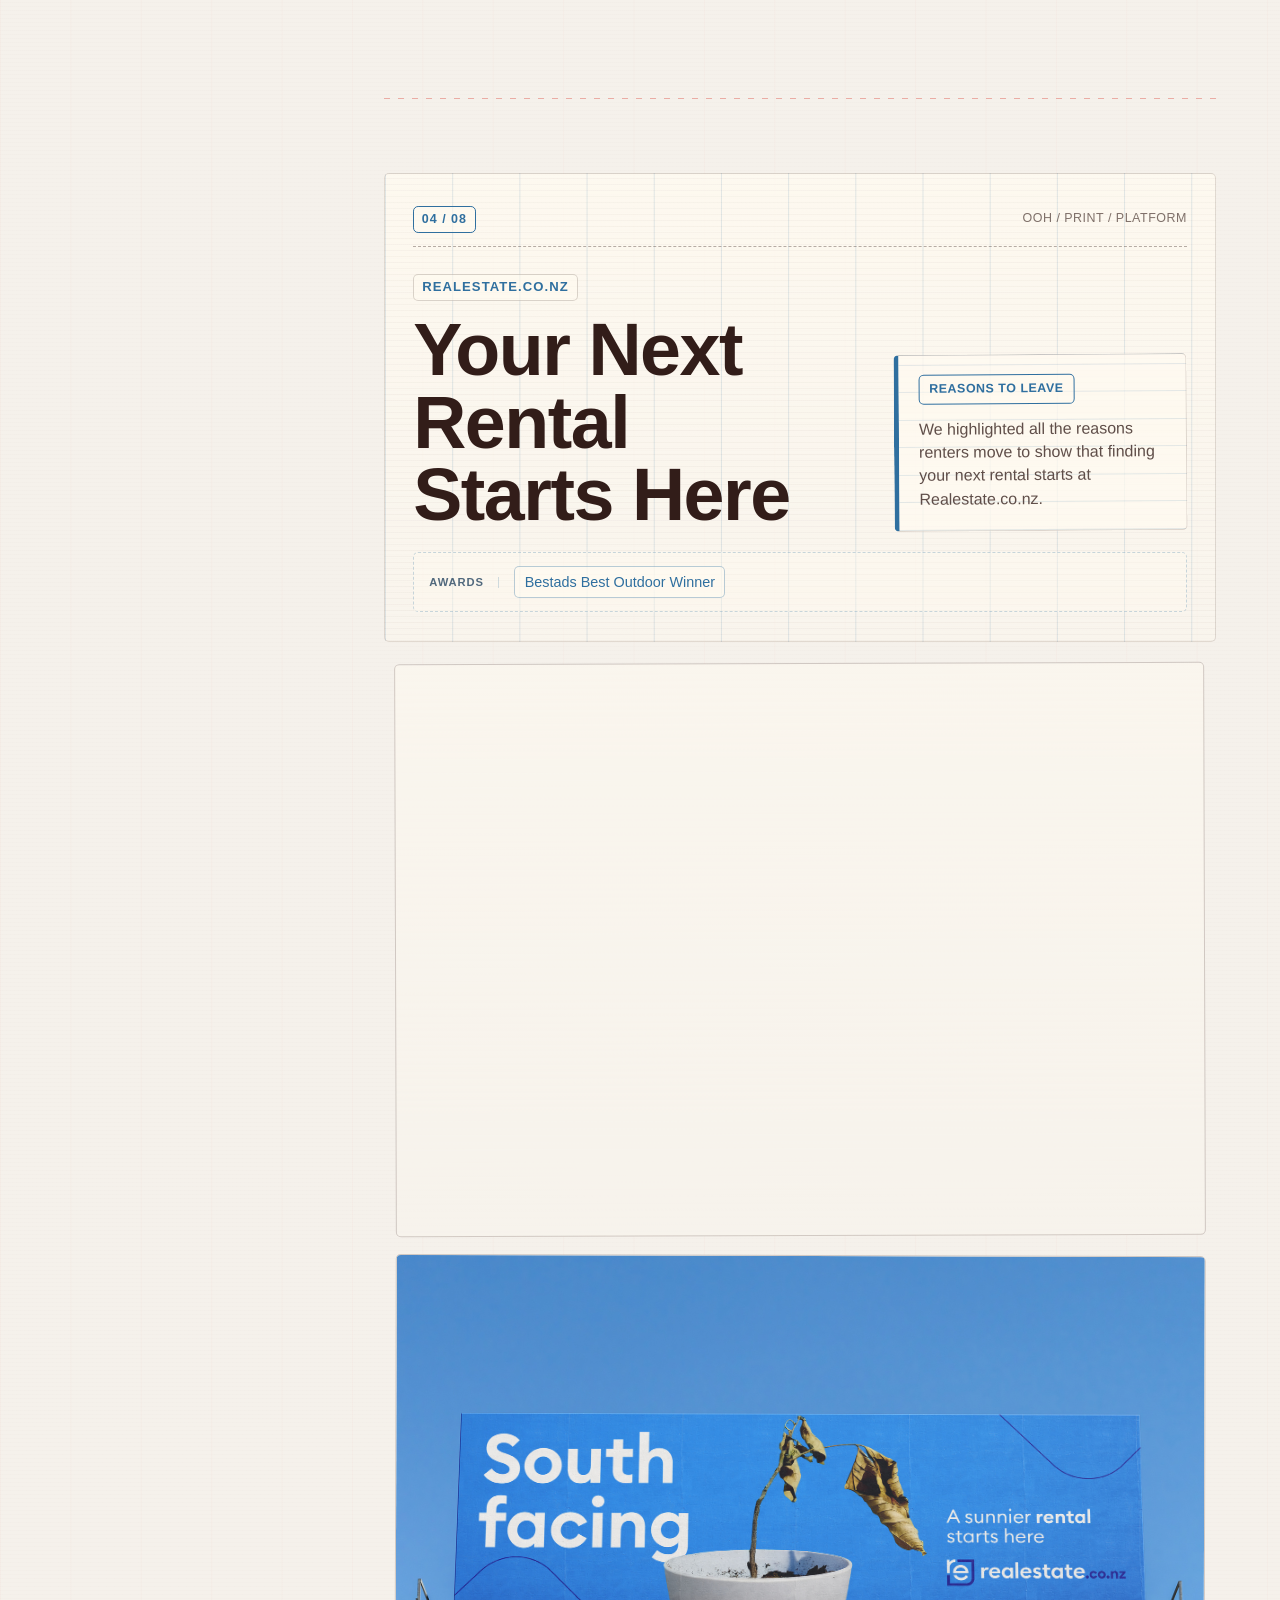
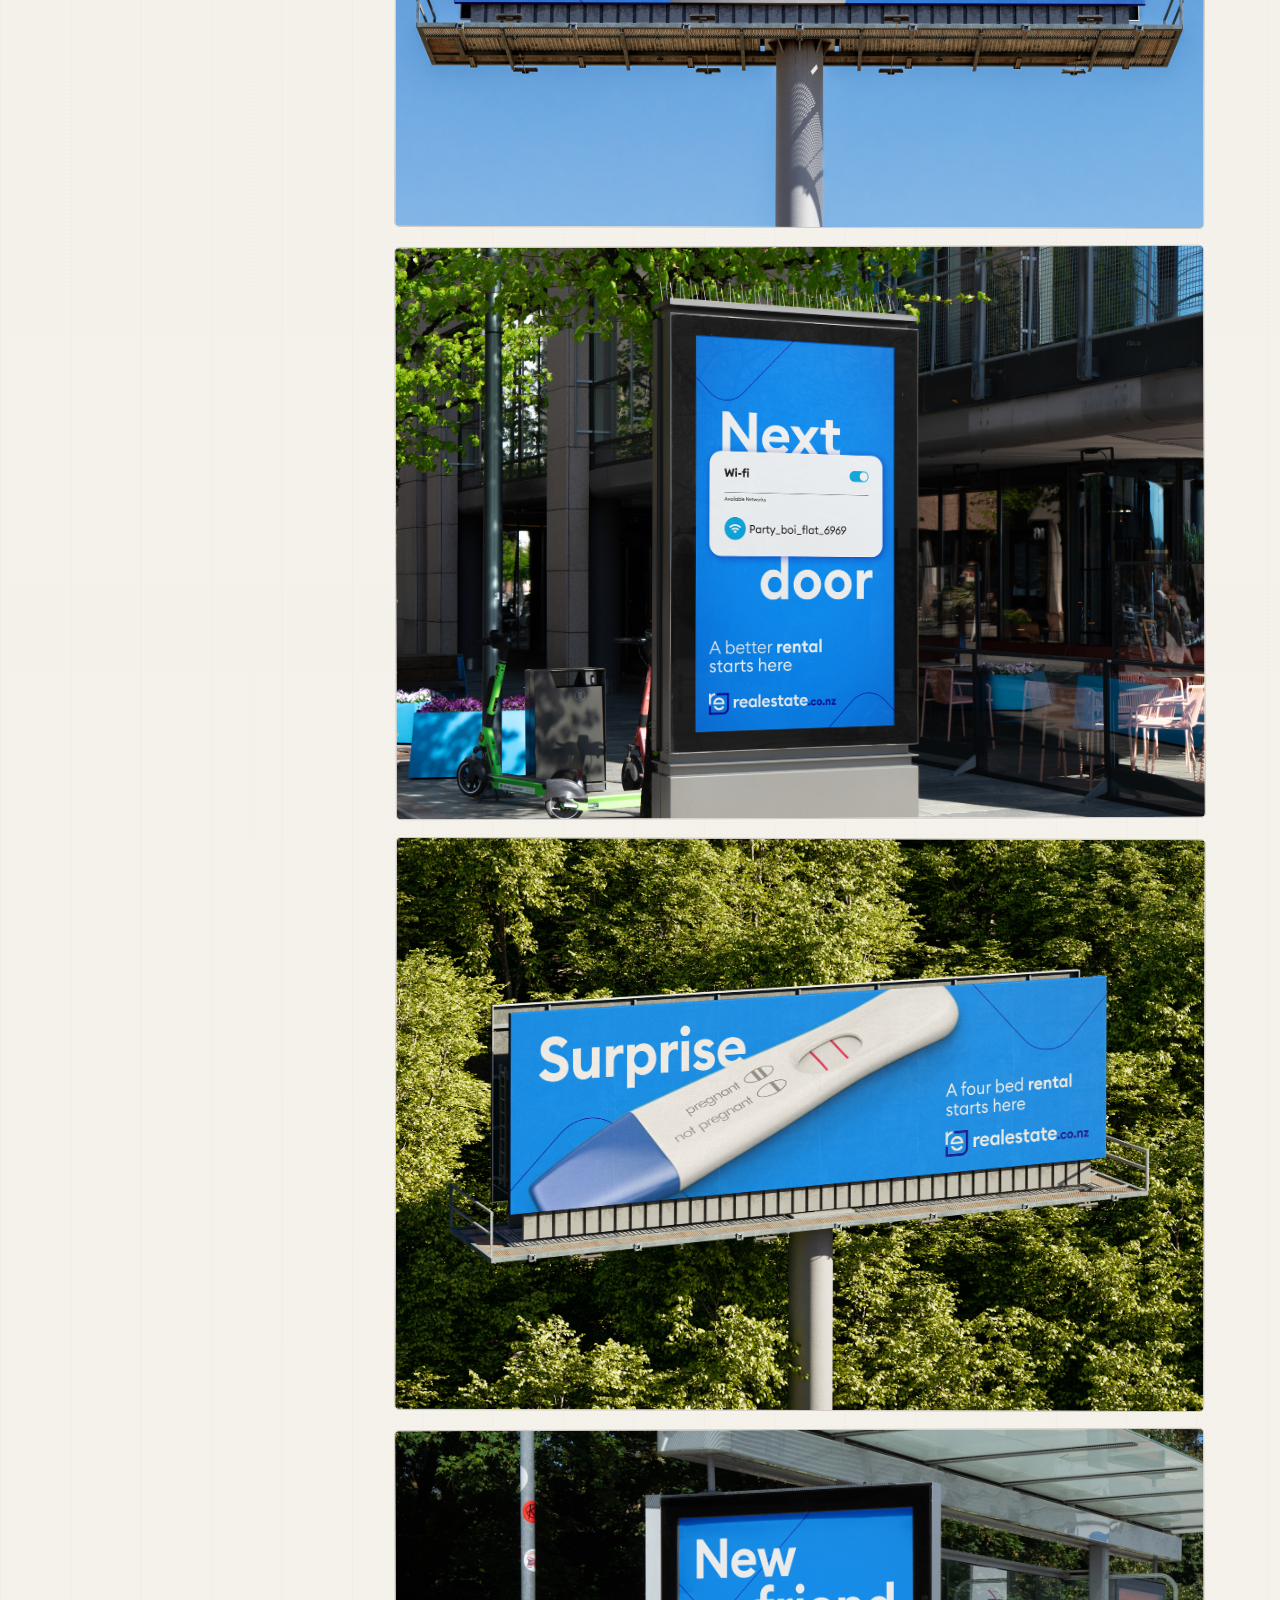
==== commit 9909ad6a: "Add Hard Rated and Black Heart case studies" ====
--- a/index.html
+++ b/index.html
@@ -10,7 +10,7 @@
         history.scrollRestoration = "manual";
       }
     </script>
-    <link rel="stylesheet" href="styles.css?v=comments-12">
+    <link rel="stylesheet" href="styles.css?v=case-studies-23">
   </head>
   <body>
     <div class="noise" aria-hidden="true"></div>
@@ -27,13 +27,14 @@
         <div class="rail-block">
           <p class="rail-label">THE WORK</p>
           <ol class="project-nav">
+            <li><a href="#hard-rated" data-project-link="hard-rated">Hard Rated</a></li>
+            <li><a href="#wwf" data-project-link="wwf">WWF</a></li>
             <li><a href="#x-long-white" data-project-link="x-long-white">X by Long White</a></li>
-            <li><a href="#wwf" data-project-link="wwf">WWF</a></li>
             <li><a href="#realestate" data-project-link="realestate">Realestate.co.nz</a></li>
+            <li><a href="#black-heart" data-project-link="black-heart">Black Heart Rum</a></li>
             <li><a href="#no-ugly" data-project-link="no-ugly">No Ugly Gut</a></li>
             <li><a href="#post-it" data-project-link="post-it">Post-it</a></li>
             <li><a href="#bulla" data-project-link="bulla">Bulla Family Dairy</a></li>
-            <li><a href="#two-truths" data-project-link="two-truths">TwoTruths</a></li>
           </ol>
         </div>
 
@@ -214,6 +215,6 @@
       </footer>
     </main>
 
-    <script src="script.js?v=comments-12"></script>
+    <script src="script.js?v=case-studies-23"></script>
   </body>
 </html>
--- a/styles.css
+++ b/styles.css
@@ -260,16 +260,114 @@
 }
 
 .rail-block--single .rail-list--links a {
-  color: rgba(50, 29, 25, 0.72);
-  font-size: clamp(1.05rem, 1.18vw, 1.28rem);
-  font-weight: 660;
-  line-height: 1;
+  position: relative;
+  display: inline-block;
+  width: fit-content;
+  padding: 0.08rem 0.16rem 0.12rem 0;
+  color: transparent;
+  background:
+    radial-gradient(circle at 14% 30%, #ffffff 0 0.07rem, transparent 0.082rem),
+    radial-gradient(circle at 42% 10%, #fff7b8 0 0.06rem, transparent 0.074rem),
+    radial-gradient(circle at 78% 44%, #ffffff 0 0.08rem, transparent 0.092rem),
+    linear-gradient(104deg, #7b4f00 0%, #d28b00 18%, #fff6b7 30%, #a86b00 42%, #ffe16a 56%, #8a5700 72%, #ffffff 82%, #b27400 100%);
+  background-size: 1.45rem 1.45rem, 1.1rem 1.1rem, 1.75rem 1.75rem, 260% 100%;
+  background-clip: text;
+  -webkit-background-clip: text;
+  -webkit-text-fill-color: transparent;
+  font-family: Georgia, "Times New Roman", serif;
+  font-size: clamp(1.34rem, 1.68vw, 1.72rem);
+  font-style: italic;
+  font-weight: 900;
+  line-height: 0.95;
   letter-spacing: 0.01em;
+  text-shadow:
+    0 0.05rem 0 rgba(255, 255, 255, 0.96),
+    0 0.1rem 0 rgba(80, 43, 0, 0.52),
+    0 0 0.46rem rgba(243, 189, 37, 0.92),
+    0 0.22rem 0.3rem rgba(50, 29, 25, 0.2);
+  filter: drop-shadow(0 0 0.14rem rgba(255, 221, 98, 0.72));
+  animation: sparkle-shift 1.35s linear infinite, glitter-pulse 1.85s ease-in-out infinite;
 }
 
 .rail-list--links a.is-current,
 .rail-list--links a:hover {
   color: var(--red);
+}
+
+.rail-block--single .rail-list--links a.is-current,
+.rail-block--single .rail-list--links a:hover {
+  color: transparent;
+  -webkit-text-fill-color: transparent;
+  filter: saturate(1.28) brightness(1.14) drop-shadow(0 0 0.22rem rgba(255, 209, 64, 0.9));
+}
+
+.rail-block--single .rail-list--links a::before,
+.rail-block--single .rail-list--links a::after {
+  content: "*";
+  position: absolute;
+  color: #f4bd28;
+  font-family: "Times New Roman", serif;
+  font-size: 0.72rem;
+  font-style: normal;
+  line-height: 1;
+  text-shadow: 0 0 0.42rem rgba(255, 238, 152, 0.9);
+  pointer-events: none;
+  animation: glitter-star 820ms ease-in-out infinite alternate;
+}
+
+.rail-block--single .rail-list--links a::before {
+  right: -0.5rem;
+  top: -0.28rem;
+  transform: rotate(18deg);
+}
+
+.rail-block--single .rail-list--links a::after {
+  left: -0.42rem;
+  bottom: -0.18rem;
+  font-size: 0.54rem;
+  transform: rotate(-16deg);
+  animation-delay: 320ms;
+}
+
+@keyframes sparkle-shift {
+  0% {
+    background-position: 0 0, 0.2rem 0.15rem, 0.45rem 0.1rem, 0% 50%;
+  }
+
+  100% {
+    background-position: 1.45rem 1.45rem, 1.3rem 1.25rem, 2.2rem 1.85rem, 200% 50%;
+  }
+}
+
+@keyframes glitter-pulse {
+  0%,
+  100% {
+    text-shadow:
+      0 0.05rem 0 rgba(255, 255, 255, 0.96),
+      0 0.1rem 0 rgba(80, 43, 0, 0.5),
+      0 0 0.3rem rgba(243, 189, 37, 0.75),
+      0 0.2rem 0.28rem rgba(50, 29, 25, 0.18);
+  }
+
+  48% {
+    text-shadow:
+      0 0.05rem 0 rgba(255, 255, 255, 1),
+      0 0.08rem 0 rgba(80, 43, 0, 0.46),
+      0 0 0.72rem rgba(255, 231, 121, 1),
+      0 0.16rem 0.34rem rgba(50, 29, 25, 0.2);
+  }
+}
+
+@keyframes glitter-star {
+  from {
+    opacity: 0.55;
+    scale: 0.82;
+  }
+
+  to {
+    opacity: 1;
+    scale: 1.24;
+  }
 }
 
 .rail-foot .rail-list--links a {
@@ -570,6 +668,7 @@
 .kicker {
   color: var(--red);
   margin: 0 0 1.1rem;
+  transition: color 360ms ease;
 }
 
 .hero h1 {
@@ -589,7 +688,7 @@
   text-decoration-color: currentColor;
   text-decoration-thickness: 1px;
   text-underline-offset: 0.18em;
-  transition: color 200ms ease, text-decoration-color 200ms ease;
+  transition: color 360ms ease, text-decoration-color 360ms ease;
 }
 
 .hero h1 a:hover {
@@ -849,6 +948,11 @@
   text-transform: uppercase;
 }
 
+#hard-rated .case-head h2 {
+  max-width: 10.5ch;
+  font-size: clamp(2.85rem, 4.35vw, 5.25rem);
+}
+
 .case-media {
   display: grid;
   grid-template-columns: minmax(0, 1fr);
@@ -864,7 +968,9 @@
 }
 
 .video-frame,
-.image-frame {
+.image-frame,
+.case-film-link,
+.radio-frame {
   position: relative;
   margin: 0;
   border: var(--frame-border);
@@ -1101,6 +1207,271 @@
   margin: 0;
 }
 
+.radio-frame {
+  display: grid;
+  gap: 0.95rem;
+  padding: clamp(0.85rem, 1.8vw, 1.25rem);
+  background:
+    linear-gradient(90deg, color-mix(in srgb, var(--red) 10%, transparent) 0 1px, transparent 1px),
+    repeating-linear-gradient(0deg, rgba(50, 29, 25, 0.026) 0 1px, transparent 1px 6px),
+    rgba(255, 250, 240, 0.72);
+  background-size: 2.8rem auto, auto, auto;
+}
+
+.radio-panel {
+  min-width: 0;
+  display: grid;
+  align-content: center;
+  gap: 0.8rem;
+}
+
+.track-player {
+  grid-template-columns: minmax(15rem, 0.95fr) minmax(0, 1.05fr);
+  align-items: stretch;
+  gap: clamp(0.9rem, 1.8vw, 1.35rem);
+}
+
+.track-cover {
+  position: relative;
+  min-width: 0;
+  display: grid;
+  place-items: center;
+  border: 1px solid color-mix(in srgb, var(--red) 18%, rgba(50, 29, 25, 0.16));
+  border-radius: var(--box-radius);
+  background:
+    repeating-linear-gradient(0deg, rgba(50, 29, 25, 0.026) 0 1px, transparent 1px 6px),
+    rgba(255, 250, 240, 0.72);
+  overflow: hidden;
+  isolation: isolate;
+}
+
+.track-cover img {
+  width: 100%;
+  height: auto;
+  max-height: 24rem;
+  display: block;
+  object-fit: contain;
+}
+
+#black-heart .track-cover {
+  aspect-ratio: 4 / 3;
+  align-self: center;
+}
+
+#black-heart .track-cover img {
+  height: 100%;
+  max-height: none;
+  object-fit: cover;
+  object-position: center;
+}
+
+.track-lyric-overlay {
+  position: absolute;
+  inset: auto 0 0;
+  z-index: 2;
+  min-height: 46%;
+  margin: 0;
+  padding: clamp(1rem, 2vw, 1.35rem);
+  display: flex;
+  flex-direction: column;
+  justify-content: flex-end;
+  gap: 0.18rem;
+  color: rgba(255, 250, 240, 0.92);
+  list-style: none;
+  background:
+    linear-gradient(180deg, rgba(22, 12, 10, 0) 0%, rgba(22, 12, 10, 0.54) 42%, rgba(22, 12, 10, 0.86) 100%);
+  text-shadow: 0 1px 2px rgba(0, 0, 0, 0.72);
+  pointer-events: none;
+}
+
+.track-lyric-overlay::before {
+  content: "LYRICS";
+  align-self: flex-end;
+  margin-bottom: auto;
+  color: rgba(255, 235, 190, 0.76);
+  font-size: 0.56rem;
+  font-weight: 820;
+  letter-spacing: 0.14em;
+}
+
+.track-lyric-overlay li {
+  max-width: min(26rem, 92%);
+  font-size: clamp(0.82rem, 1.08vw, 1rem);
+  font-weight: 780;
+  line-height: 1.12;
+  letter-spacing: 0.01em;
+  opacity: 0.76;
+  transform: translateY(0.26rem);
+  transition: opacity 220ms ease, transform 220ms ease, color 220ms ease;
+  transition-delay: calc(var(--line) * 55ms);
+}
+
+.track-player:hover .track-lyric-overlay li,
+.radio-frame.is-playing .track-lyric-overlay li {
+  color: #fff7e9;
+  opacity: 1;
+  transform: translateY(0);
+}
+
+.radio-frame.is-playing .track-lyric-overlay li {
+  animation: lyric-rise 2800ms ease-in-out infinite;
+  animation-delay: calc(var(--line) * 170ms);
+}
+
+.radio-head {
+  display: flex;
+  align-items: center;
+  justify-content: space-between;
+  gap: 1rem;
+  min-width: 0;
+}
+
+.radio-head figcaption,
+.radio-head span {
+  color: var(--red);
+  font-size: 0.78rem;
+  font-weight: 760;
+  line-height: 1.15;
+  letter-spacing: 0.08em;
+  text-transform: uppercase;
+}
+
+.radio-head span {
+  flex: none;
+  color: rgba(50, 29, 25, 0.58);
+}
+
+.radio-spectrum {
+  width: 100%;
+  aspect-ratio: 4 / 1;
+  display: block;
+  border: 1px solid color-mix(in srgb, var(--red) 18%, rgba(50, 29, 25, 0.16));
+  border-radius: var(--box-radius);
+  background: rgba(255, 250, 240, 0.84);
+}
+
+.lyric-reveal {
+  position: relative;
+  min-height: 6.2rem;
+  margin: 0;
+  padding: 0.78rem 0.9rem 0.76rem 1.05rem;
+  display: grid;
+  gap: 0.22rem;
+  border-left: 0.2rem solid color-mix(in srgb, var(--red) 72%, rgba(50, 29, 25, 0.18));
+  border-radius: var(--box-radius);
+  background:
+    linear-gradient(90deg, color-mix(in srgb, var(--red) 8%, transparent), transparent 72%),
+    rgba(255, 250, 240, 0.76);
+  color: rgba(50, 29, 25, 0.7);
+  list-style: none;
+  overflow: hidden;
+}
+
+.lyric-reveal::before {
+  content: "LYRICS";
+  position: absolute;
+  right: 0.78rem;
+  top: 0.62rem;
+  color: color-mix(in srgb, var(--red) 58%, rgba(50, 29, 25, 0.28));
+  font-size: 0.58rem;
+  font-weight: 780;
+  letter-spacing: 0.12em;
+}
+
+.lyric-reveal li {
+  max-width: calc(100% - 3.8rem);
+  font-size: clamp(0.78rem, 1.04vw, 0.94rem);
+  font-weight: 720;
+  line-height: 1.14;
+  letter-spacing: 0.01em;
+  opacity: 0.62;
+  transform: translateY(0.32rem);
+  transition: opacity 220ms ease, transform 220ms ease, color 220ms ease;
+  transition-delay: calc(var(--line) * 55ms);
+}
+
+.track-player:hover .lyric-reveal li,
+.radio-frame.is-playing .lyric-reveal li {
+  color: var(--ink);
+  opacity: 1;
+  transform: translateY(0);
+}
+
+.radio-frame.is-playing .lyric-reveal li {
+  animation: lyric-rise 2800ms ease-in-out infinite;
+  animation-delay: calc(var(--line) * 170ms);
+}
+
+@keyframes lyric-rise {
+  0%,
+  100% {
+    transform: translateY(0);
+  }
+
+  45% {
+    transform: translateY(-0.18rem);
+  }
+}
+
+.radio-controls {
+  display: grid;
+  grid-template-columns: auto minmax(0, 1fr) auto;
+  align-items: center;
+  gap: 0.75rem;
+}
+
+.radio-play {
+  min-width: 4.4rem;
+  min-height: 2rem;
+  padding: 0.35rem 0.7rem 0.32rem;
+  border: 1px solid color-mix(in srgb, var(--red) 42%, rgba(50, 29, 25, 0.3));
+  border-radius: var(--box-radius);
+  background: rgba(255, 250, 240, 0.88);
+  color: var(--ink);
+  font: 760 0.72rem/1 "Neue Haas Grotesk Text Pro", "Helvetica Neue", Arial, sans-serif;
+  letter-spacing: 0.08em;
+  text-transform: uppercase;
+  cursor: pointer;
+  transition: transform 160ms ease, background 160ms ease, color 160ms ease, border-color 160ms ease;
+}
+
+.radio-play:hover,
+.radio-play:focus-visible,
+.radio-frame.is-playing .radio-play {
+  transform: translateY(-1px);
+  border-color: var(--red);
+  background: var(--red);
+  color: var(--paper);
+  outline: none;
+}
+
+.radio-progress {
+  height: 0.45rem;
+  border: 1px solid color-mix(in srgb, var(--red) 20%, rgba(50, 29, 25, 0.14));
+  border-radius: 999px;
+  background: rgba(50, 29, 25, 0.1);
+  overflow: hidden;
+}
+
+.radio-progress i {
+  display: block;
+  width: 0%;
+  height: 100%;
+  border-radius: inherit;
+  background: var(--red);
+  transition: width 110ms linear;
+}
+
+.radio-time {
+  min-width: 2.7rem;
+  color: rgba(50, 29, 25, 0.62);
+  font-size: 0.76rem;
+  font-weight: 720;
+  line-height: 1;
+  text-align: right;
+  font-variant-numeric: tabular-nums;
+}
+
 .video-frame--portrait {
   aspect-ratio: 9 / 16;
   border: var(--frame-border);
@@ -1115,6 +1486,73 @@
 .image-frame {
   display: grid;
   place-items: center;
+}
+
+.case-film-link {
+  aspect-ratio: 16 / 9;
+}
+
+.case-film-link a {
+  position: absolute;
+  inset: 0;
+  display: block;
+  color: var(--paper);
+  text-decoration: none;
+}
+
+.case-film-link img {
+  width: 100%;
+  height: 100%;
+  display: block;
+  object-fit: cover;
+  transition: transform 420ms ease, filter 220ms ease;
+}
+
+.case-film-link a::before {
+  content: "";
+  position: absolute;
+  inset: 0;
+  z-index: 1;
+  background: linear-gradient(180deg, rgba(50, 29, 25, 0.04), rgba(50, 29, 25, 0.36));
+}
+
+.case-film-link i {
+  position: absolute;
+  left: 50%;
+  top: 50%;
+  z-index: 2;
+  width: clamp(4.4rem, 8vw, 6.2rem);
+  aspect-ratio: 1;
+  display: grid;
+  place-items: center;
+  border: 1px solid rgba(255, 250, 240, 0.78);
+  border-radius: 50%;
+  background: color-mix(in srgb, var(--ink) 82%, transparent);
+  transform: translate(-50%, -50%);
+  backdrop-filter: blur(8px);
+  transition: transform 180ms ease, background 180ms ease;
+}
+
+.case-film-link i::before {
+  content: "";
+  width: 0;
+  height: 0;
+  margin-left: 0.18rem;
+  border-top: 0.72rem solid transparent;
+  border-bottom: 0.72rem solid transparent;
+  border-left: 1.05rem solid currentColor;
+}
+
+.case-film-link a:hover img,
+.case-film-link a:focus-visible img {
+  filter: saturate(1.05) contrast(1.04);
+  transform: scale(1.018);
+}
+
+.case-film-link a:hover i,
+.case-film-link a:focus-visible i {
+  background: var(--red);
+  transform: translate(-50%, -50%) scale(1.04);
 }
 
 .image-frame img {
@@ -1231,7 +1669,33 @@
 }
 
 .awards {
+  position: relative;
   border-top: 1px dashed rgba(50, 29, 25, 0.28);
+  background:
+    radial-gradient(circle at 18% 8%, rgba(255, 238, 150, 0.28), transparent 19rem),
+    radial-gradient(circle at 82% 22%, rgba(255, 255, 255, 0.34), transparent 16rem),
+    linear-gradient(112deg, rgba(255, 246, 183, 0.2), rgba(255, 250, 240, 0) 35%, rgba(217, 166, 28, 0.12) 72%, rgba(255, 250, 240, 0));
+  overflow: hidden;
+}
+
+.awards::before {
+  content: "";
+  position: absolute;
+  inset: 0;
+  background:
+    linear-gradient(110deg, transparent 0%, rgba(255, 255, 255, 0.38) 44%, transparent 58%),
+    radial-gradient(circle at 14% 18%, rgba(255, 255, 255, 0.85) 0 1px, transparent 2px),
+    radial-gradient(circle at 73% 12%, rgba(255, 229, 109, 0.74) 0 1px, transparent 2px),
+    radial-gradient(circle at 86% 38%, rgba(255, 255, 255, 0.72) 0 1px, transparent 2px);
+  background-size: 220% 100%, 9rem 9rem, 12rem 12rem, 10rem 10rem;
+  opacity: 0.34;
+  animation: awards-sheen 8s linear infinite;
+  pointer-events: none;
+}
+
+.awards > * {
+  position: relative;
+  z-index: 1;
 }
 
 .awards-head {
@@ -1242,6 +1706,26 @@
 
 .awards-head .kicker {
   margin-bottom: 0;
+  width: fit-content;
+  color: transparent;
+  background:
+    linear-gradient(104deg, #704800 0%, #d28b00 20%, #fff7bf 31%, #9f6500 44%, #ffe27d 57%, #8d5900 74%, #ffffff 84%, #b97700 100%);
+  background-size: 220% 100%;
+  background-clip: text;
+  -webkit-background-clip: text;
+  -webkit-text-fill-color: transparent;
+  font-family: Georgia, "Times New Roman", serif;
+  font-size: clamp(1.28rem, 1.72vw, 1.78rem);
+  font-style: italic;
+  font-weight: 900;
+  letter-spacing: 0.01em;
+  text-transform: none;
+  text-shadow:
+    0 0.04rem 0 rgba(255, 255, 255, 0.92),
+    0 0.1rem 0 rgba(80, 43, 0, 0.42),
+    0 0 0.34rem rgba(243, 189, 37, 0.72);
+  filter: drop-shadow(0 0 0.12rem rgba(255, 221, 98, 0.5));
+  animation: sparkle-shift 2.2s linear infinite;
 }
 
 .awards h2 {
@@ -1269,9 +1753,14 @@
   gap: 1rem;
   border: 1px solid rgba(50, 29, 25, 0.18);
   border-radius: var(--box-radius);
-  background: rgba(255, 250, 240, 0.52);
+  background:
+    linear-gradient(135deg, rgba(255, 255, 255, 0.38), transparent 46%),
+    rgba(255, 250, 240, 0.68);
+  box-shadow:
+    inset 0 1px 0 rgba(255, 255, 255, 0.7),
+    0 0.55rem 1.4rem rgba(50, 29, 25, 0.04);
   overflow: hidden;
-  transition: transform 220ms ease, border-color 220ms ease;
+  transition: transform 220ms ease, border-color 220ms ease, box-shadow 220ms ease;
   will-change: transform;
 }
 
@@ -1287,6 +1776,20 @@
   z-index: 0;
 }
 
+.award-card::after {
+  content: "";
+  position: absolute;
+  inset: -1px;
+  border-radius: inherit;
+  background:
+    linear-gradient(115deg, transparent 0%, rgba(255, 255, 255, 0.5) 42%, transparent 55%);
+  background-size: 240% 100%;
+  opacity: 0.2;
+  pointer-events: none;
+  animation: awards-sheen 9s linear infinite;
+  z-index: 0;
+}
+
 .award-card > * {
   position: relative;
   z-index: 1;
@@ -1295,6 +1798,10 @@
 .award-card:hover {
   transform: translateY(-2px);
   border-color: color-mix(in srgb, var(--red) 42%, transparent);
+  box-shadow:
+    inset 0 1px 0 rgba(255, 255, 255, 0.78),
+    0 0.8rem 1.8rem rgba(50, 29, 25, 0.07),
+    0 0 0.9rem rgba(255, 214, 96, 0.2);
 }
 
 .award-card--wide {
@@ -1303,7 +1810,7 @@
 
 .award-card h3 {
   margin: 0;
-  color: var(--ink);
+  color: color-mix(in srgb, var(--ink) 86%, #8f5c00);
   font-size: clamp(1.15rem, 1.45vw, 1.45rem);
   line-height: 1.12;
   letter-spacing: -0.015em;
@@ -1329,12 +1836,22 @@
 }
 
 .award-card strong {
-  color: var(--red);
+  color: #a36a00;
   font-weight: 650;
 }
 
 .award-card li span {
   min-width: 0;
+}
+
+@keyframes awards-sheen {
+  0% {
+    background-position: 160% 50%, 0 0, 0 0, 0 0;
+  }
+
+  100% {
+    background-position: -60% 50%, 9rem 9rem, 12rem 12rem, 10rem 10rem;
+  }
 }
 
 .contact {
@@ -1423,6 +1940,18 @@
     grid-template-columns: repeat(3, minmax(9rem, 1fr));
     overflow-x: auto;
     padding-bottom: 1.2rem;
+  }
+
+  .radio-spectrum {
+    aspect-ratio: 3.25 / 1;
+  }
+
+  .track-player {
+    grid-template-columns: 1fr;
+  }
+
+  .track-cover img {
+    max-height: min(26rem, 72vw);
   }
 }
 
@@ -1536,6 +2065,50 @@
     overflow-x: visible;
   }
 
+  .radio-controls {
+    grid-template-columns: minmax(0, 1fr) auto;
+  }
+
+  .radio-play {
+    min-width: 0;
+  }
+
+  .radio-progress {
+    grid-column: 1 / -1;
+    grid-row: 2;
+  }
+
+  .track-cover img {
+    max-height: 20rem;
+  }
+
+  .track-lyric-overlay {
+    min-height: 52%;
+    padding: 0.9rem;
+  }
+
+  .track-lyric-overlay::before {
+    margin-bottom: 0.36rem;
+  }
+
+  .track-lyric-overlay li {
+    max-width: 100%;
+    font-size: clamp(0.76rem, 3.4vw, 0.92rem);
+  }
+
+  .lyric-reveal {
+    min-height: 5.6rem;
+  }
+
+  .lyric-reveal li {
+    max-width: 100%;
+  }
+
+  .lyric-reveal::before {
+    position: static;
+    margin-bottom: 0.08rem;
+  }
+
   .video-frame--portrait {
     max-width: 20rem;
     width: 100%;
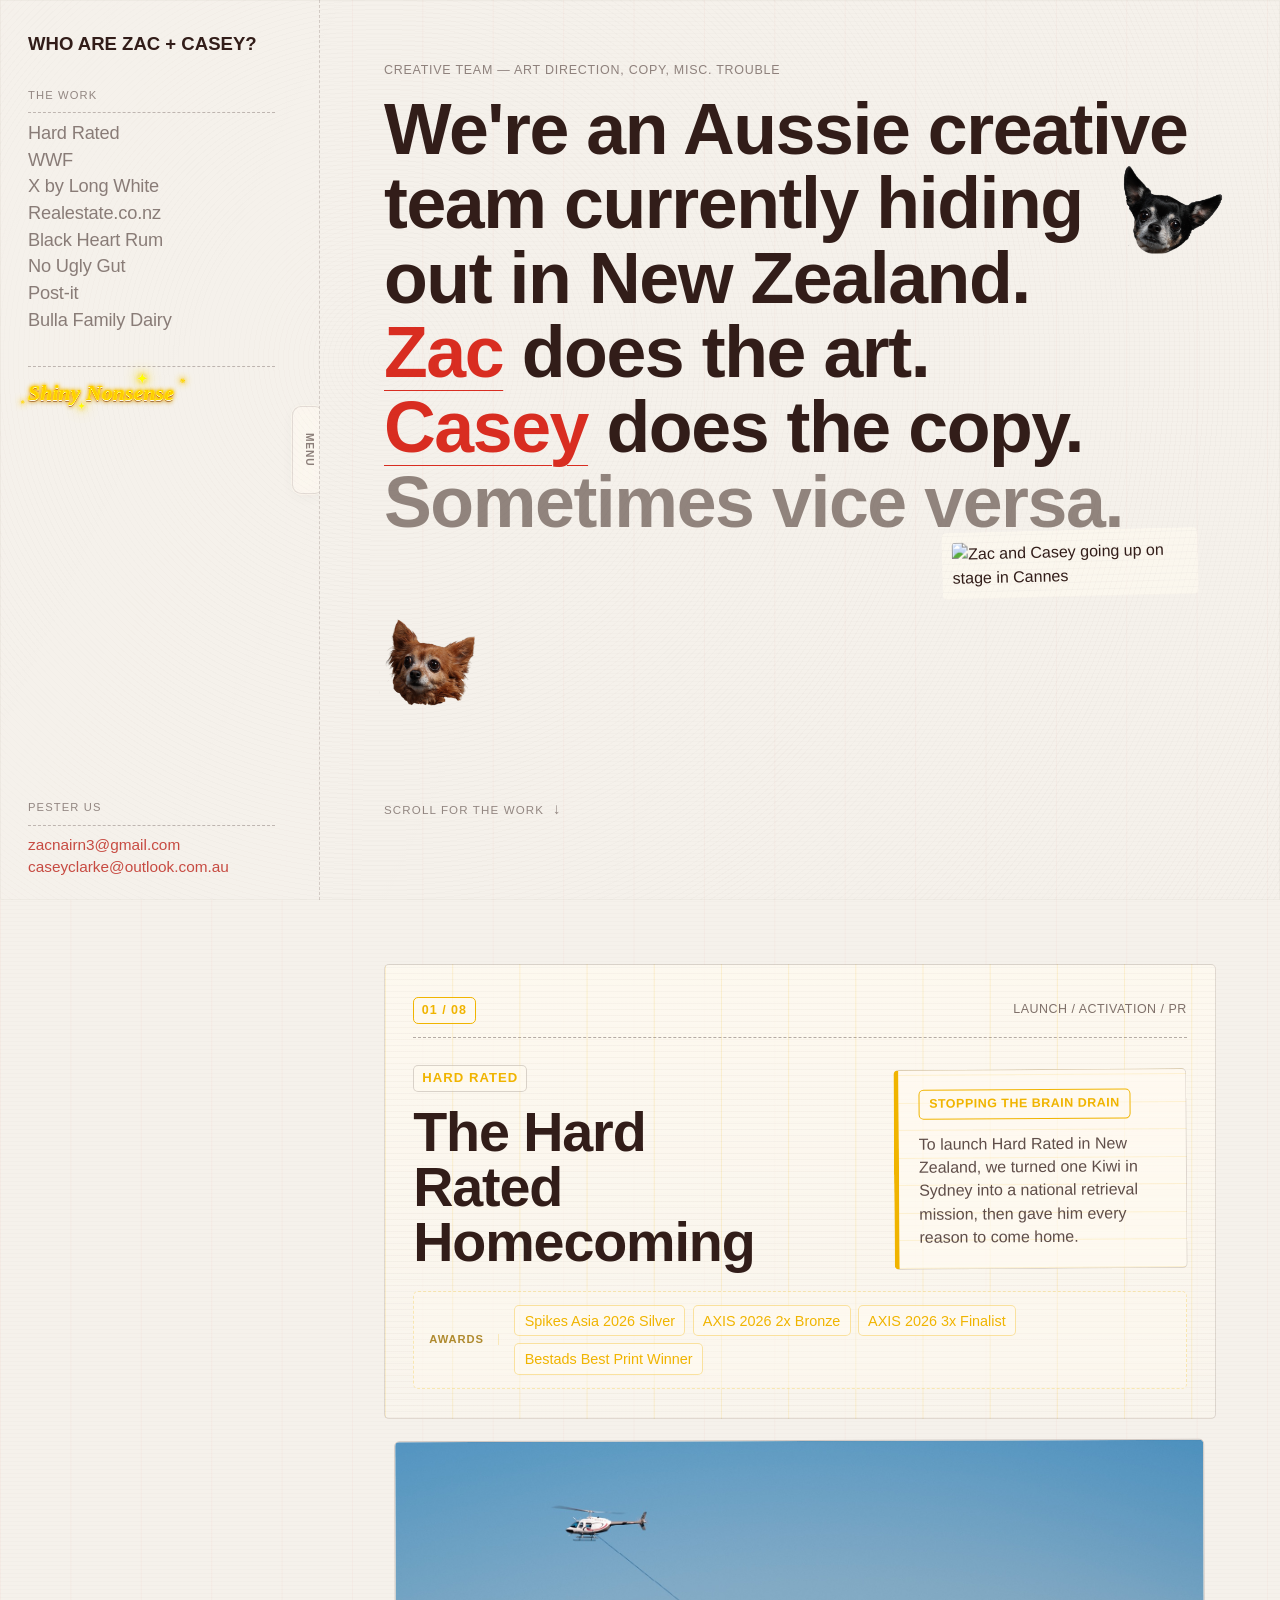
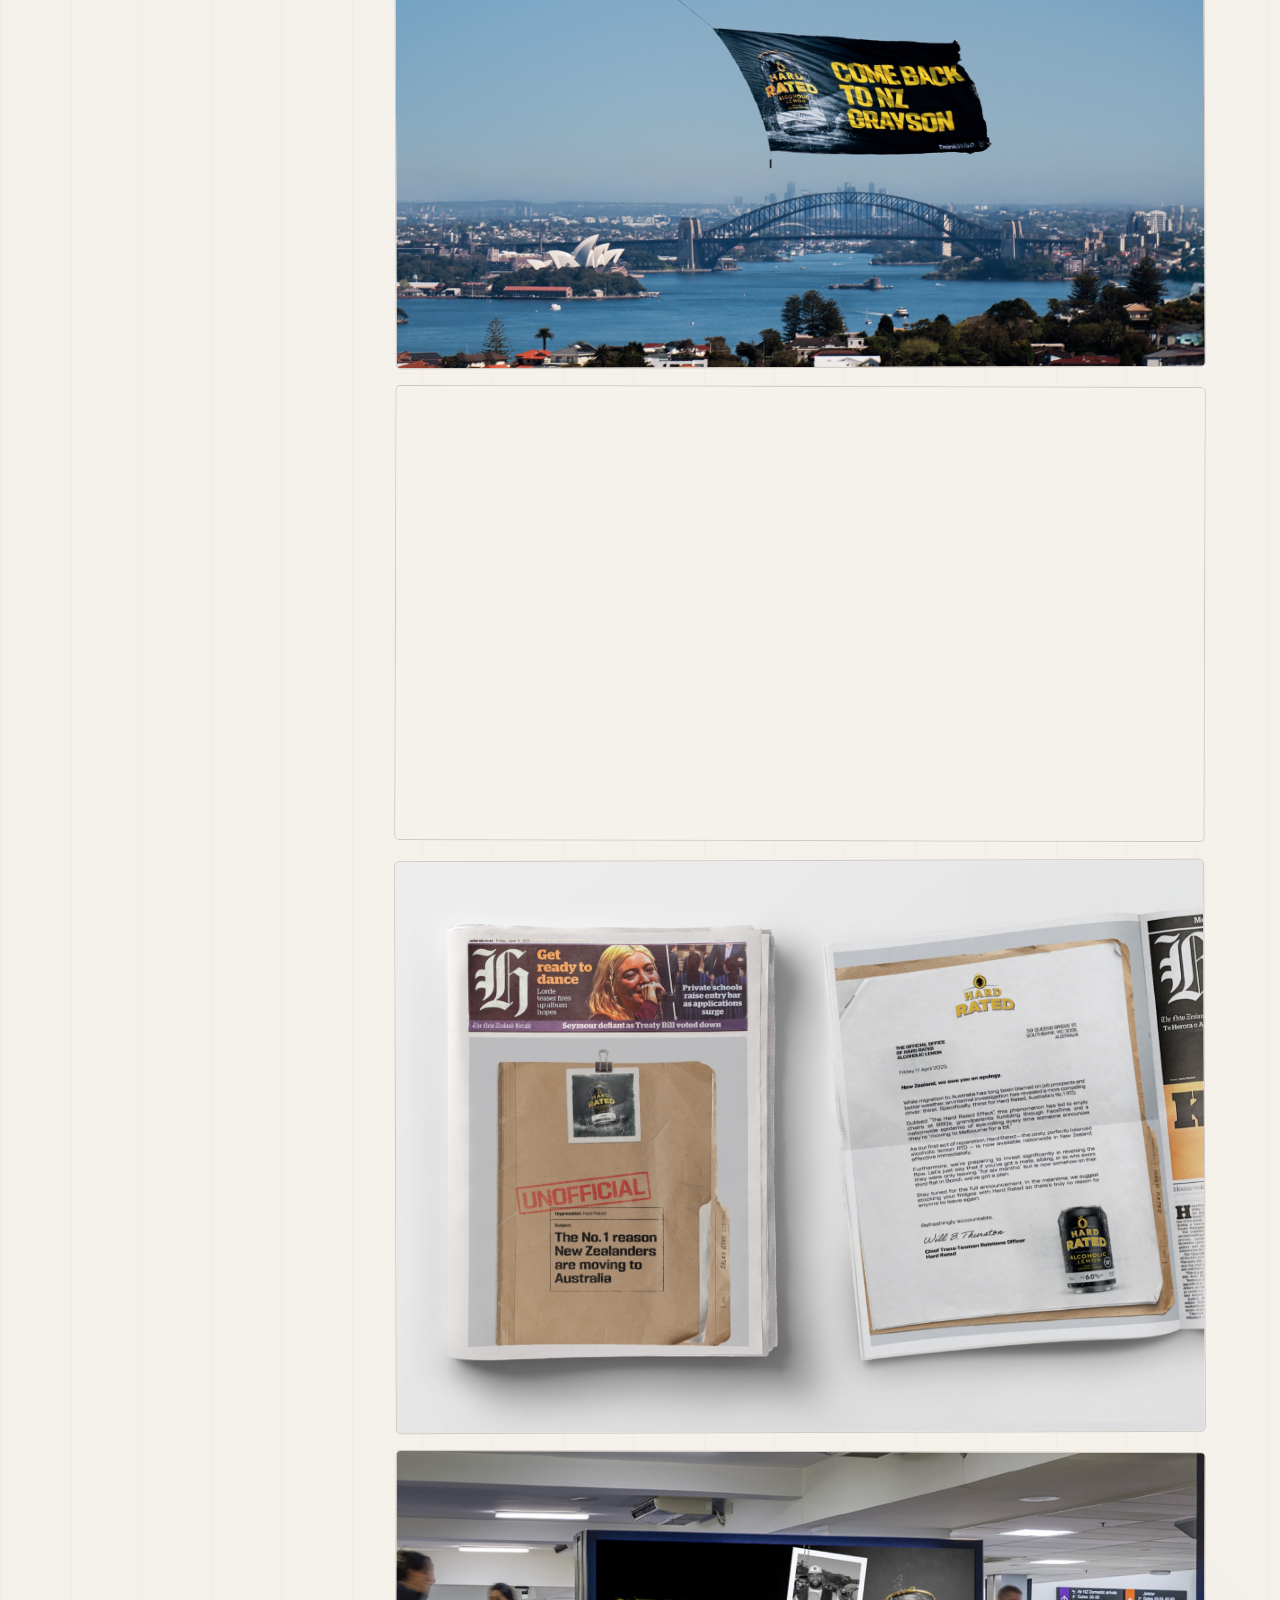
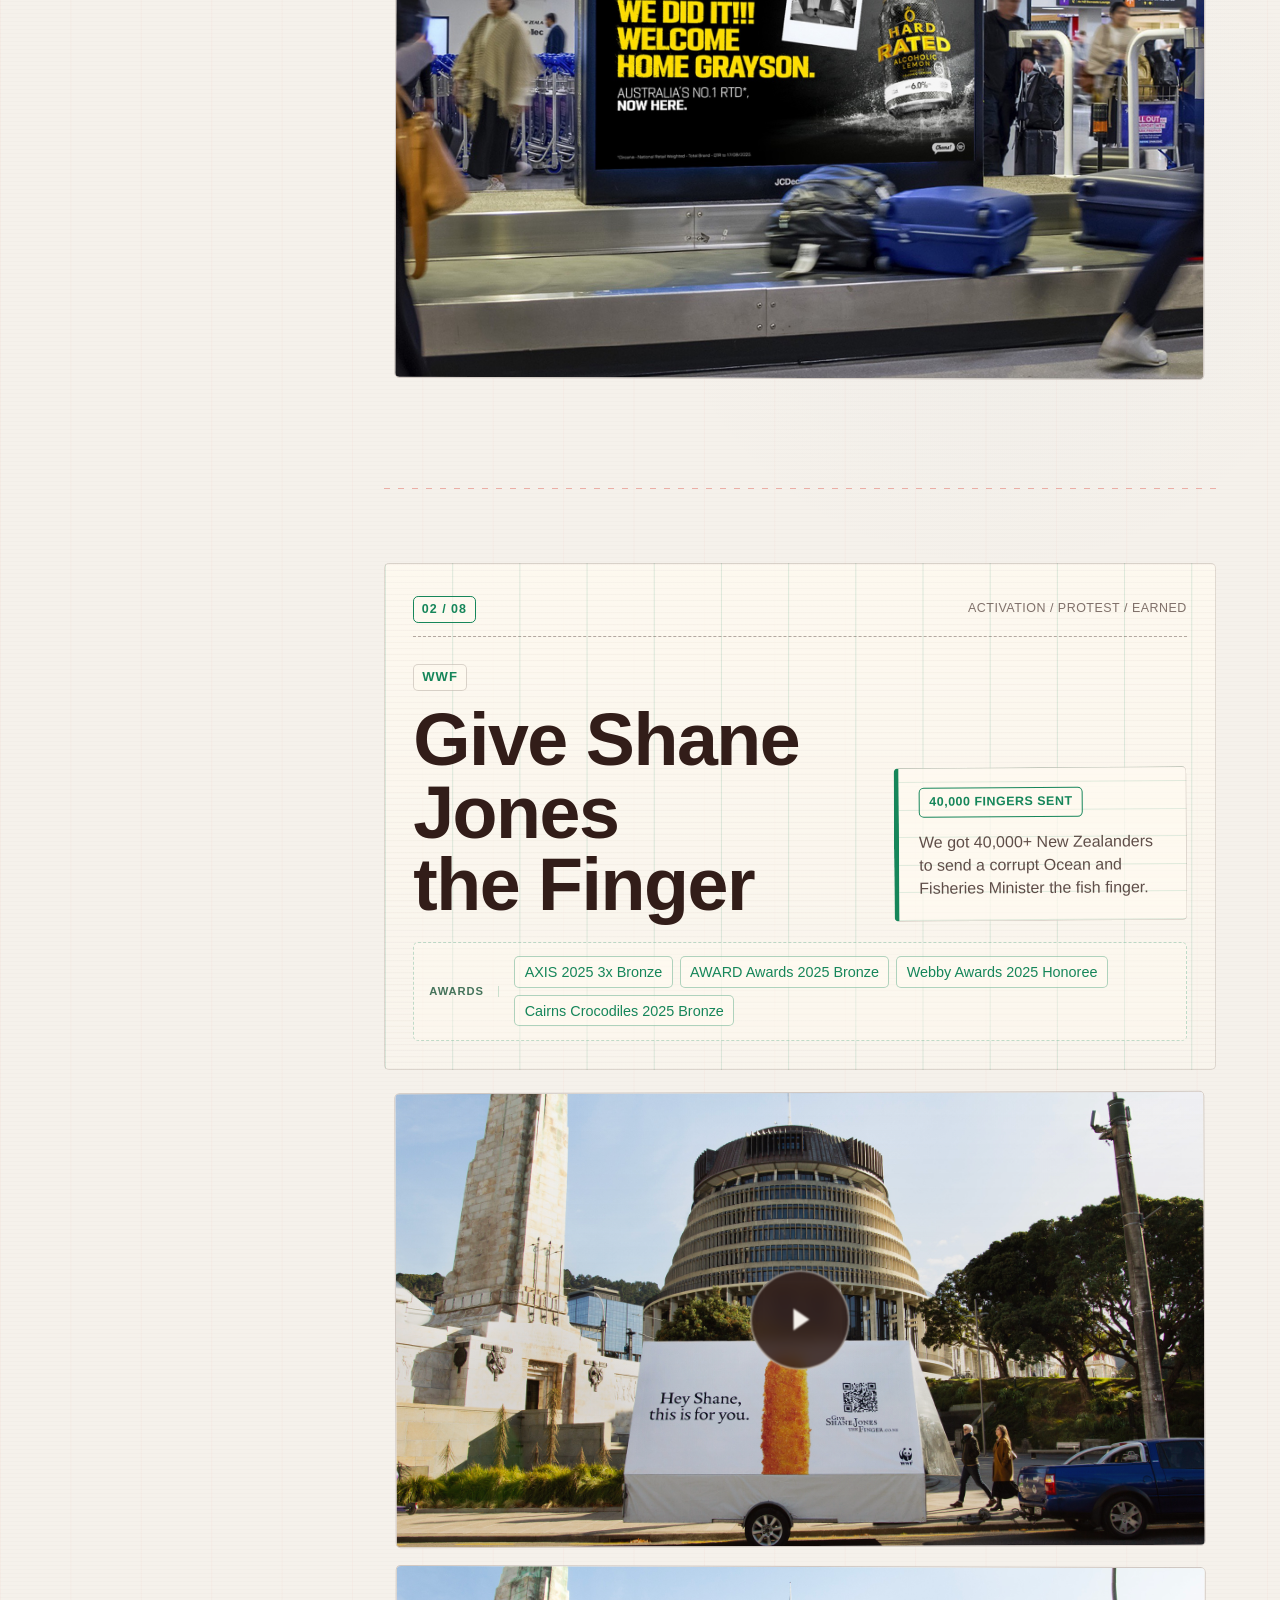
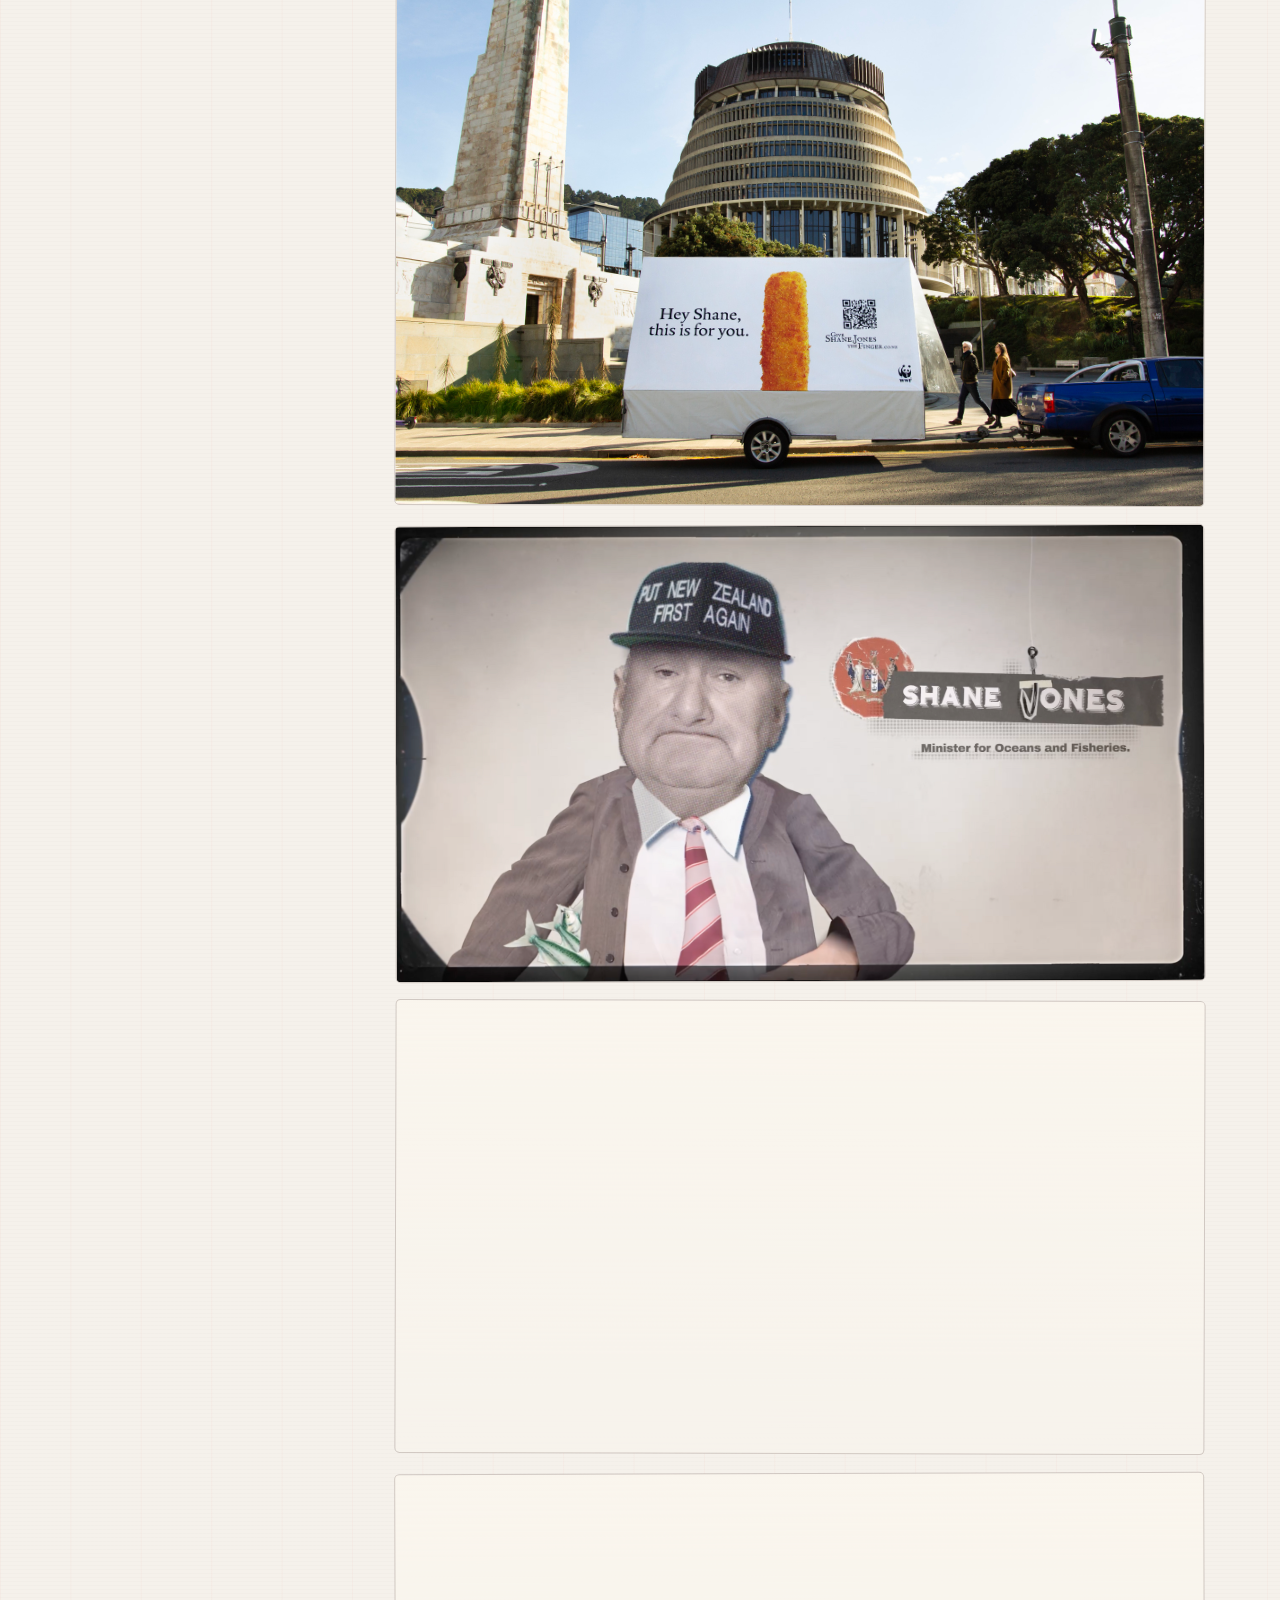
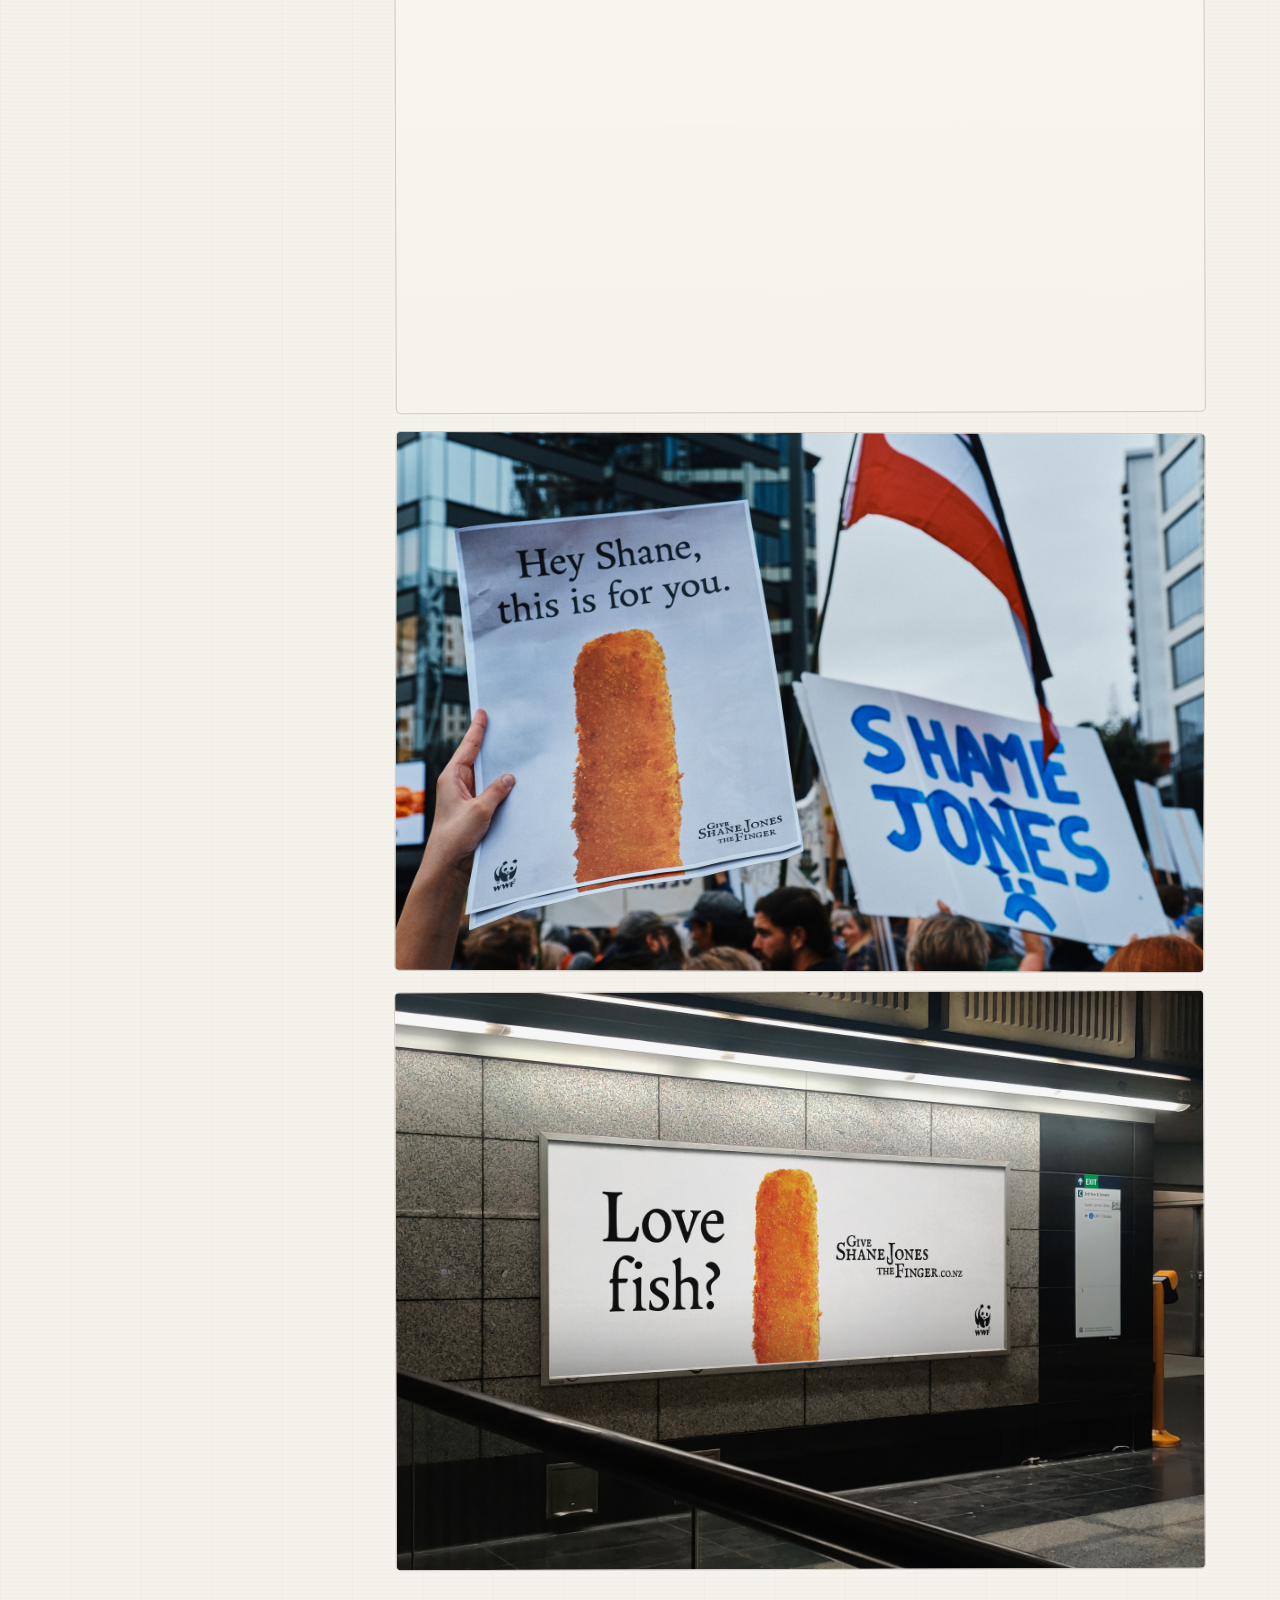
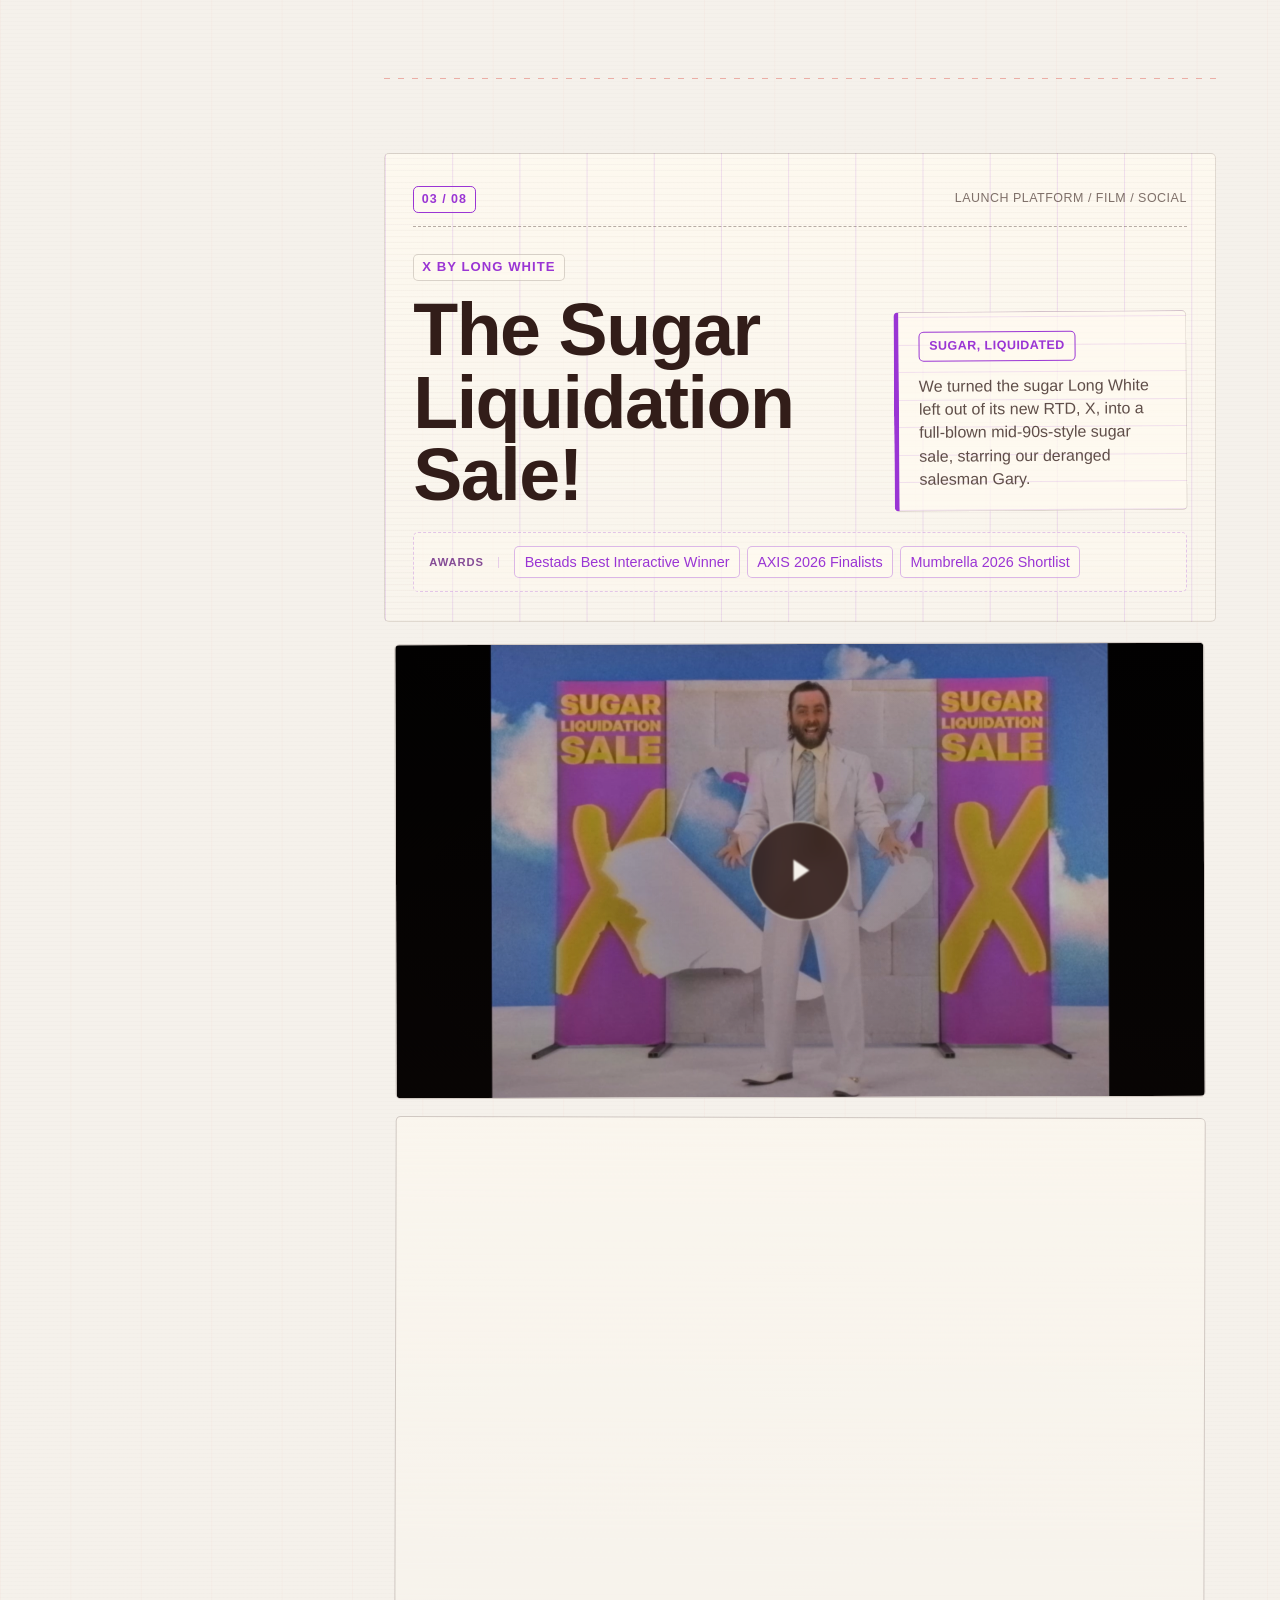
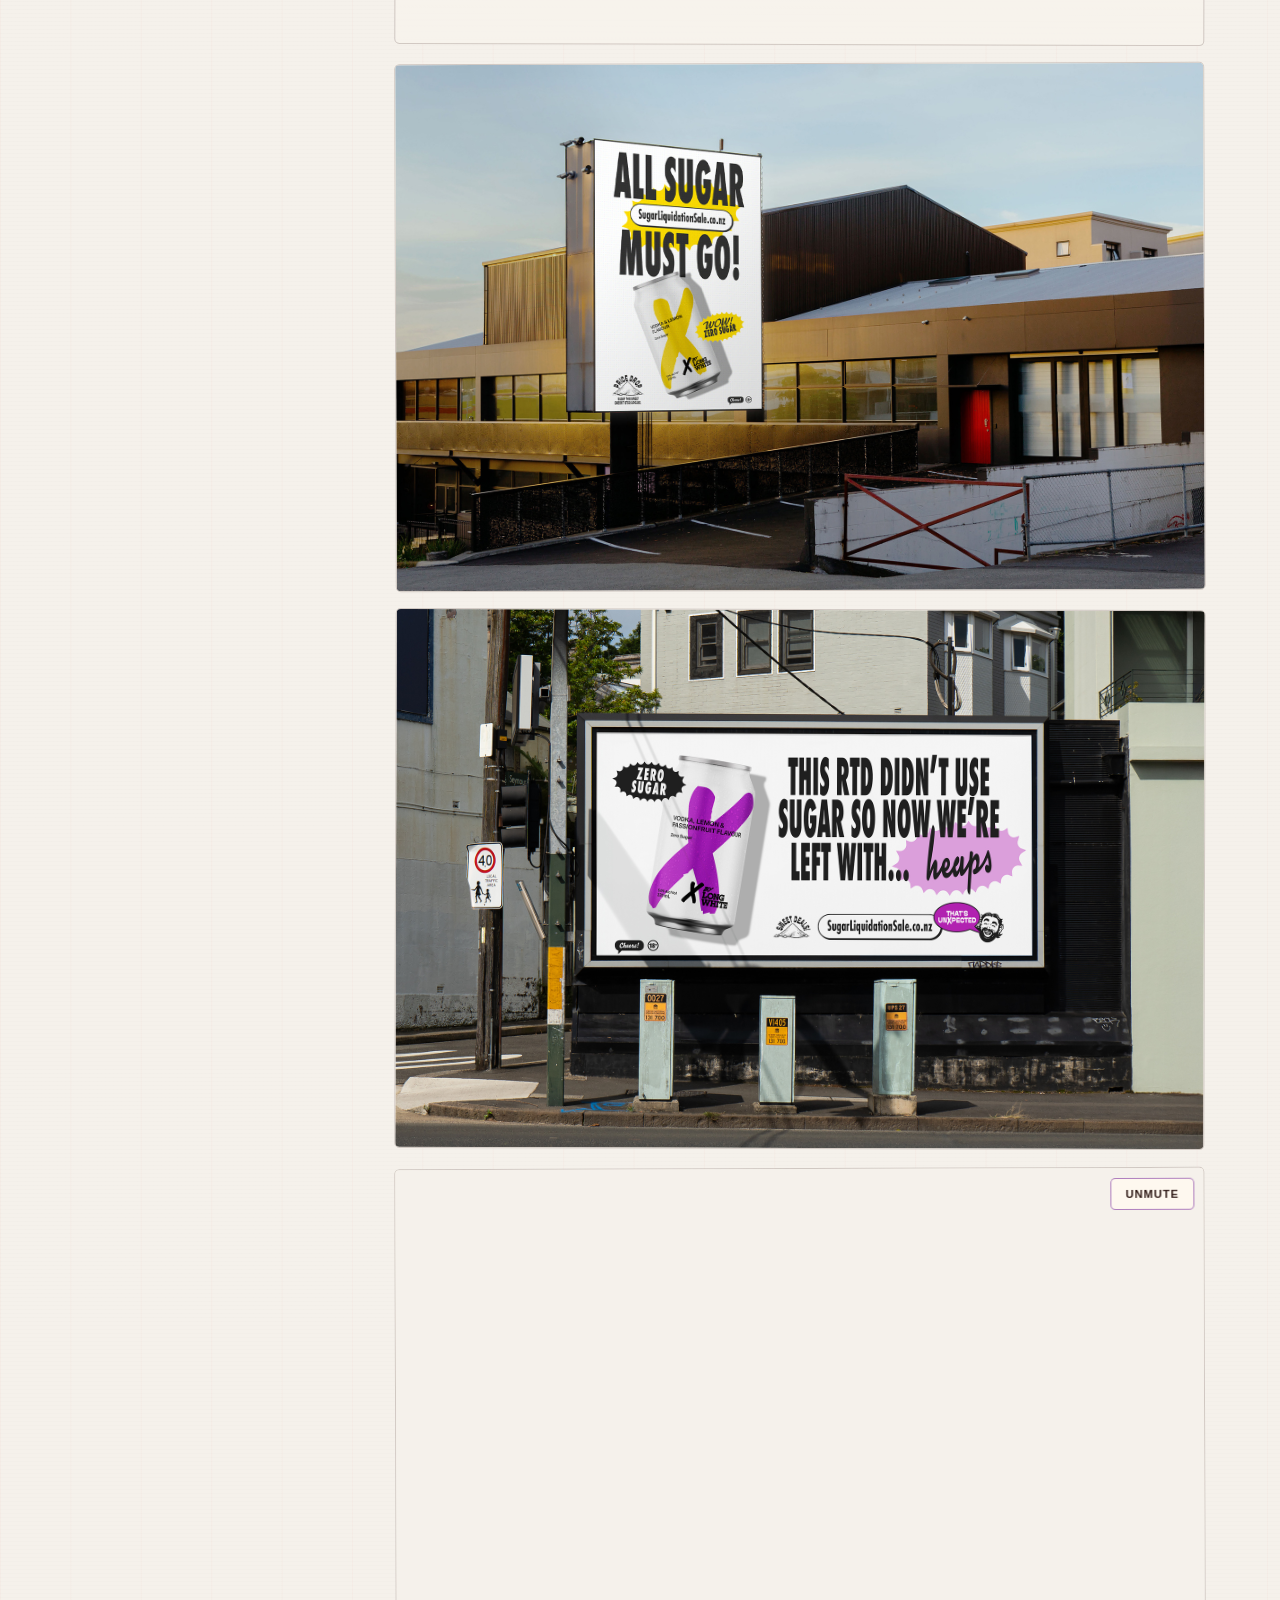
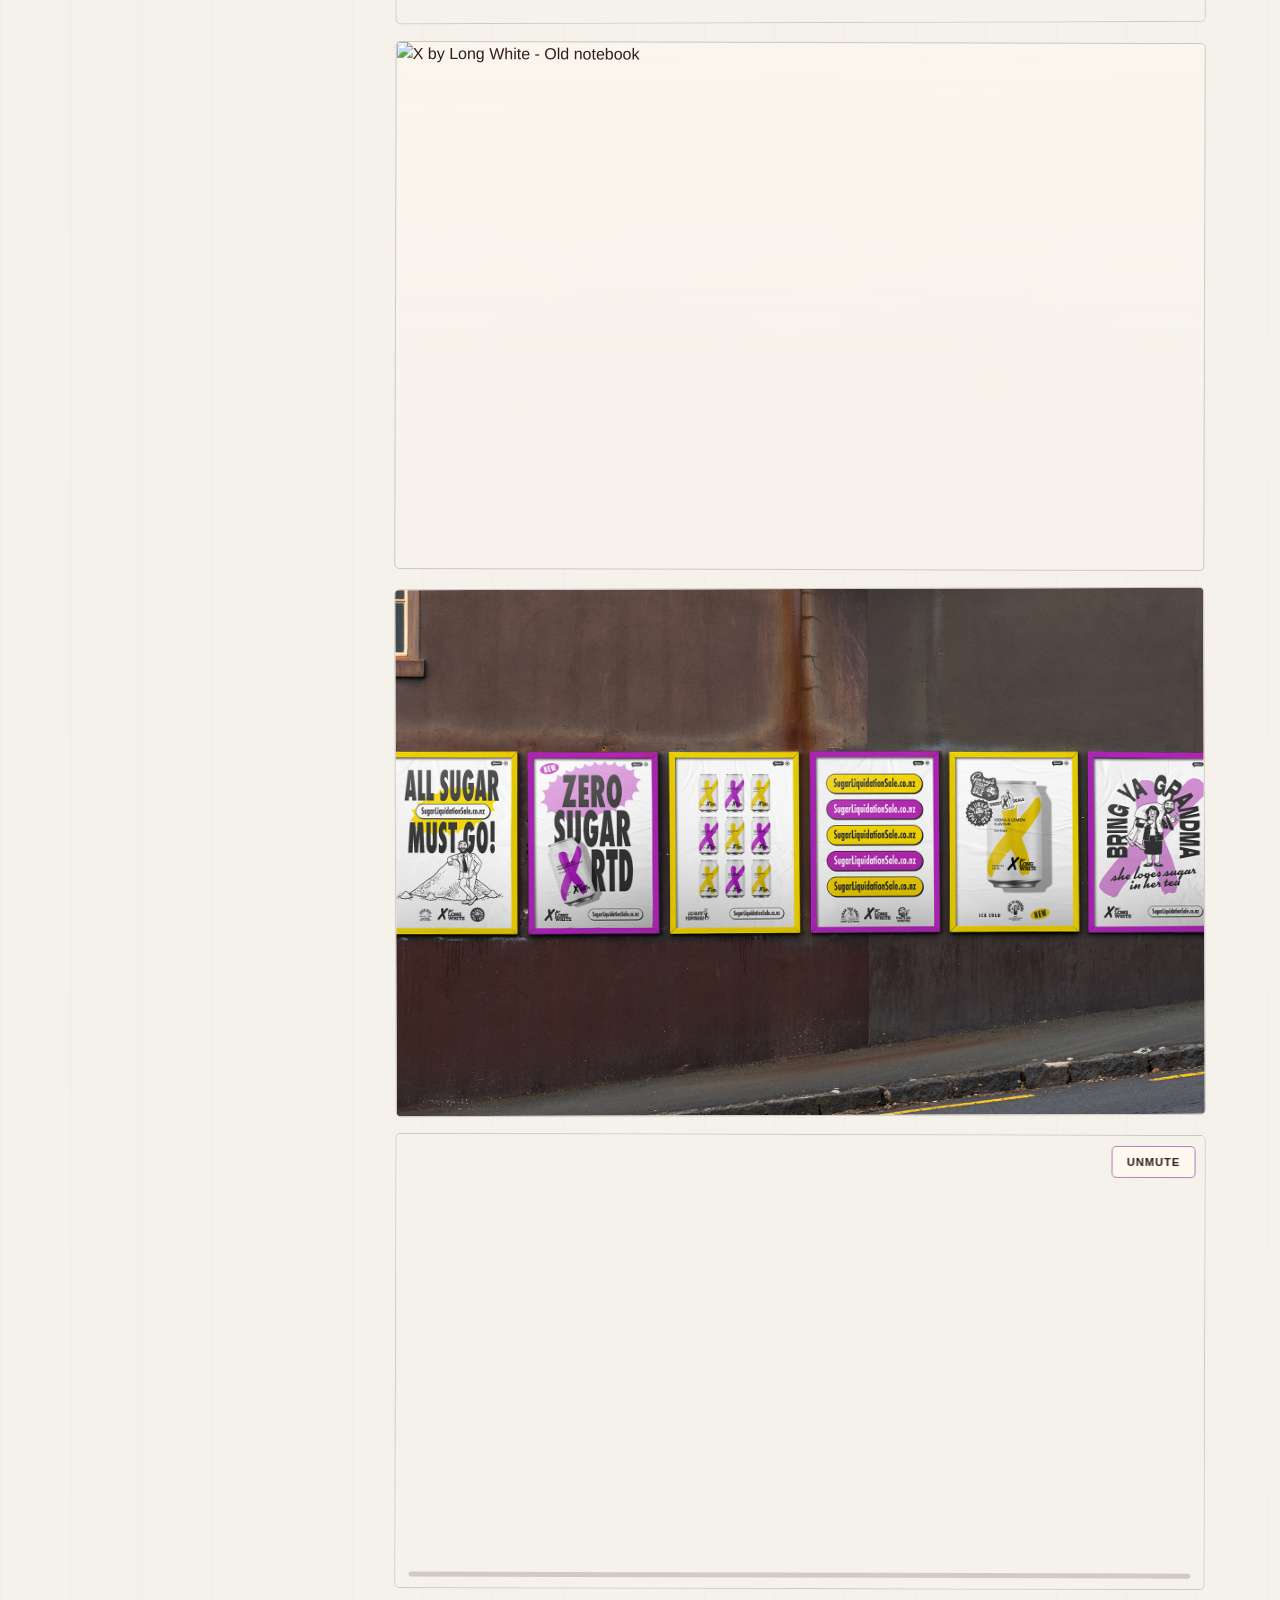
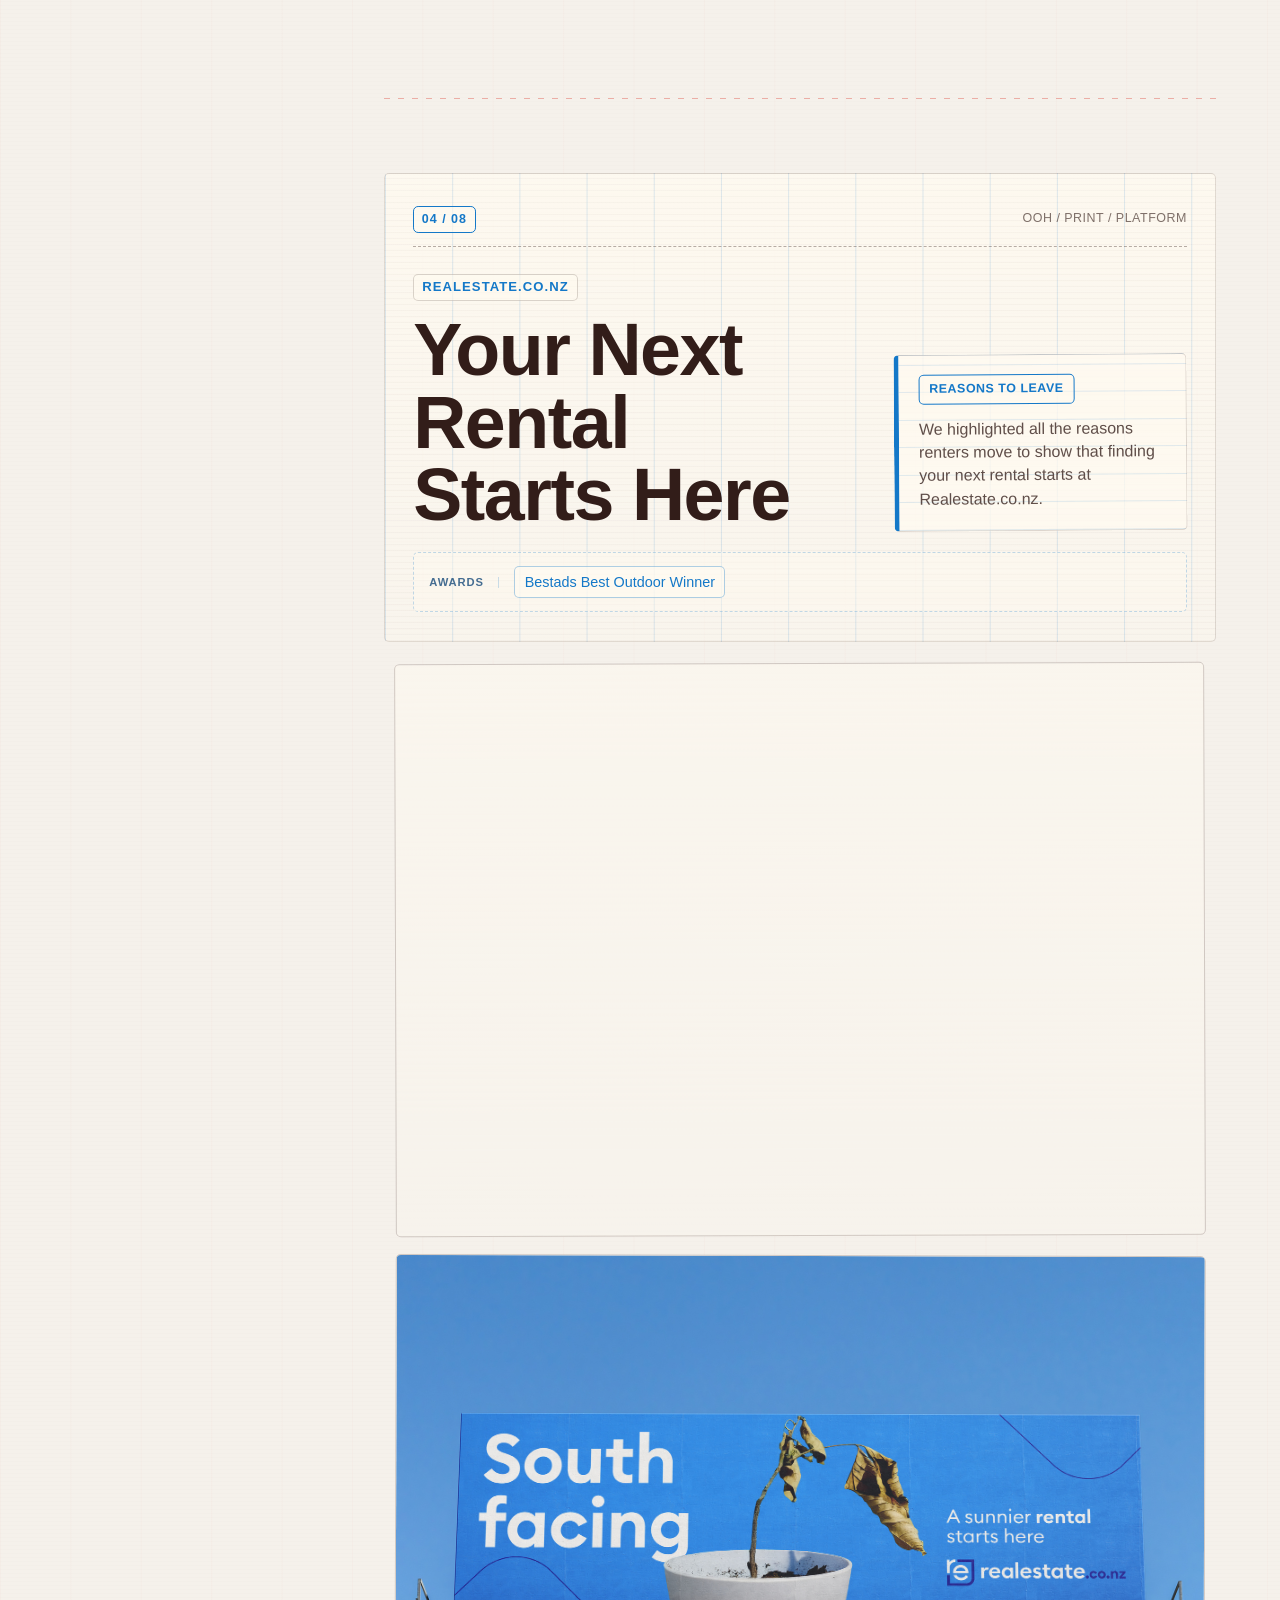
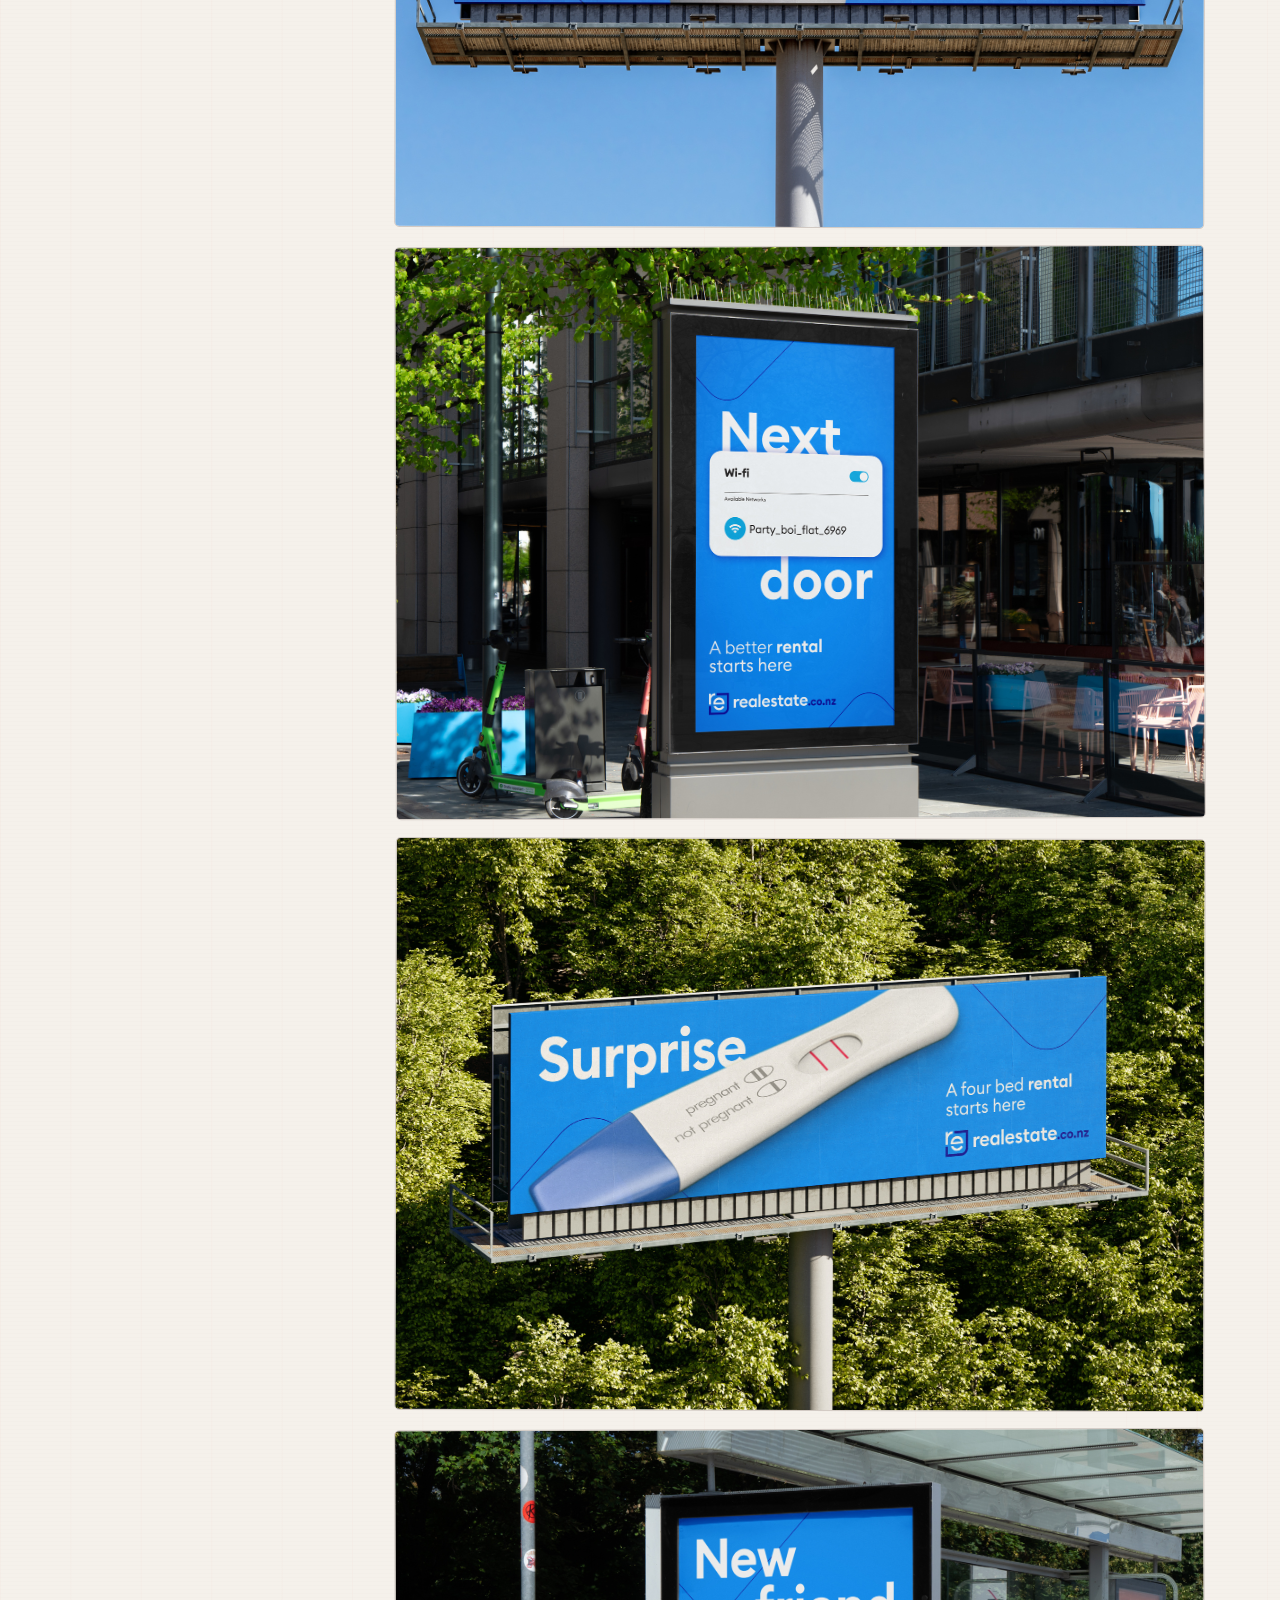
==== commit 43d6a285: "Refine portfolio case study design" ====
--- a/index.html
+++ b/index.html
@@ -10,14 +10,15 @@
         history.scrollRestoration = "manual";
       }
     </script>
-    <link rel="stylesheet" href="styles.css?v=case-studies-23">
+    <link rel="stylesheet" href="styles.css?v=case-studies-50">
   </head>
   <body>
     <div class="noise" aria-hidden="true"></div>
     <div class="paper-edge" aria-hidden="true"></div>
+    <button class="awards-backdrop" type="button" data-awards-close aria-label="Close Shiny Nonsense"></button>
 
     <nav class="rail" id="site-nav" aria-label="Portfolio">
-      <button class="rail-toggle" type="button" aria-expanded="true" aria-controls="rail-content">
+      <button class="rail-toggle" type="button" aria-expanded="true" aria-controls="rail-content" aria-label="Collapse menu">
         <span>Menu</span>
       </button>
 
@@ -40,7 +41,14 @@
 
         <div class="rail-block rail-block--single">
           <ul class="rail-list rail-list--links">
-            <li><a href="#awards" data-section-link="awards">Shiny Nonsense</a></li>
+            <li>
+              <a href="#awards" data-section-link="awards" aria-label="Shiny Nonsense">
+                <span class="shiny-word" aria-hidden="true">
+                  <span class="shiny-letter" style="--i: 0">S</span><span class="shiny-letter" style="--i: 1">h</span><span class="shiny-letter" style="--i: 2">i</span><span class="shiny-letter" style="--i: 3">n</span><span class="shiny-letter" style="--i: 4">y</span>
+                  <span class="shiny-letter" style="--i: 5">N</span><span class="shiny-letter" style="--i: 6">o</span><span class="shiny-letter" style="--i: 7">n</span><span class="shiny-letter" style="--i: 8">s</span><span class="shiny-letter" style="--i: 9">e</span><span class="shiny-letter" style="--i: 10">n</span><span class="shiny-letter" style="--i: 11">s</span><span class="shiny-letter" style="--i: 12">e</span>
+                </span>
+              </a>
+            </li>
           </ul>
         </div>
 
@@ -87,9 +95,9 @@
 
       <section class="case-studies" id="case-studies" aria-label="Case studies"></section>
 
-      <section class="awards" id="awards" aria-labelledby="awards-title">
+      <section class="awards" id="awards" aria-label="Shiny Nonsense">
         <div class="awards-head">
-          <p class="kicker" id="awards-title">Shiny Nonsense</p>
+          <button class="awards-close" type="button" data-awards-close aria-label="Close Shiny Nonsense">Close</button>
         </div>
 
         <div class="award-board">
@@ -215,6 +223,6 @@
       </footer>
     </main>
 
-    <script src="script.js?v=case-studies-23"></script>
+    <script src="script.js?v=case-studies-50"></script>
   </body>
 </html>
--- a/styles.css
+++ b/styles.css
@@ -32,7 +32,7 @@
   color: var(--ink);
   background:
     linear-gradient(180deg, rgba(245, 241, 235, 0.35), rgba(245, 241, 235, 0.86)),
-    radial-gradient(circle at 78% 12%, rgba(255, 214, 96, 0.18), transparent 22rem),
+    radial-gradient(circle at 78% 12%, rgba(109, 143, 170, 0.08), transparent 22rem),
     repeating-linear-gradient(0deg, rgba(50, 29, 25, 0.025) 0 1px, transparent 1px 4px),
     linear-gradient(90deg, rgba(217, 45, 33, 0.05) 1px, transparent 1px),
     var(--paper);
@@ -72,6 +72,21 @@
   pointer-events: none;
   z-index: 18;
   border: 1px solid rgba(50, 29, 25, 0.03);
+}
+
+.awards-backdrop {
+  position: fixed;
+  inset: 0;
+  z-index: 41;
+  display: none;
+  padding: 0;
+  border: 0;
+  background: rgba(50, 29, 25, 0.18);
+  cursor: default;
+}
+
+body.awards-open .awards-backdrop {
+  display: block;
 }
 
 .rail {
@@ -122,7 +137,8 @@
   transform: translateX(0.02em);
 }
 
-.rail-toggle::before {
+.rail-toggle::before,
+.rail-toggle::after {
   content: none;
 }
 
@@ -154,16 +170,12 @@
   overflow: hidden;
 }
 
-body.rail-collapsed .rail-toggle::before {
-  content: none;
-}
-
 body.rail-collapsed .rail-toggle span {
-  position: static;
-  width: auto;
-  height: auto;
-  overflow: visible;
-  clip: auto;
+  position: absolute;
+  width: 1px;
+  height: 1px;
+  overflow: hidden;
+  clip: rect(0 0 0 0);
 }
 
 body.rail-collapsed .rail-content {
@@ -264,16 +276,7 @@
   display: inline-block;
   width: fit-content;
   padding: 0.08rem 0.16rem 0.12rem 0;
-  color: transparent;
-  background:
-    radial-gradient(circle at 14% 30%, #ffffff 0 0.07rem, transparent 0.082rem),
-    radial-gradient(circle at 42% 10%, #fff7b8 0 0.06rem, transparent 0.074rem),
-    radial-gradient(circle at 78% 44%, #ffffff 0 0.08rem, transparent 0.092rem),
-    linear-gradient(104deg, #7b4f00 0%, #d28b00 18%, #fff6b7 30%, #a86b00 42%, #ffe16a 56%, #8a5700 72%, #ffffff 82%, #b27400 100%);
-  background-size: 1.45rem 1.45rem, 1.1rem 1.1rem, 1.75rem 1.75rem, 260% 100%;
-  background-clip: text;
-  -webkit-background-clip: text;
-  -webkit-text-fill-color: transparent;
+  color: #f0b400;
   font-family: Georgia, "Times New Roman", serif;
   font-size: clamp(1.34rem, 1.68vw, 1.72rem);
   font-style: italic;
@@ -281,12 +284,57 @@
   line-height: 0.95;
   letter-spacing: 0.01em;
   text-shadow:
-    0 0.05rem 0 rgba(255, 255, 255, 0.96),
-    0 0.1rem 0 rgba(80, 43, 0, 0.52),
-    0 0 0.46rem rgba(243, 189, 37, 0.92),
-    0 0.22rem 0.3rem rgba(50, 29, 25, 0.2);
-  filter: drop-shadow(0 0 0.14rem rgba(255, 221, 98, 0.72));
-  animation: sparkle-shift 1.35s linear infinite, glitter-pulse 1.85s ease-in-out infinite;
+    0 0.045rem 0 rgba(255, 255, 255, 0.82),
+    0 0.1rem 0 rgba(50, 29, 25, 0.42),
+    0 0 0.18rem currentColor,
+    0 0.2rem 0.26rem rgba(50, 29, 25, 0.2);
+  filter: saturate(2.15) contrast(1.18) brightness(1.08) drop-shadow(0 0 0.12rem currentColor);
+  animation: glitter-pulse 1.85s ease-in-out infinite;
+}
+
+.shiny-word {
+  position: relative;
+  display: inline-block;
+  white-space: nowrap;
+}
+
+.shiny-word::before,
+.shiny-word::after {
+  content: "✦";
+  position: absolute;
+  z-index: 1;
+  color: #fff06a;
+  font-family: "Times New Roman", serif;
+  font-size: 0.72rem;
+  font-style: normal;
+  line-height: 1;
+  text-shadow:
+    0 0 0.18rem #fff,
+    0 0 0.52rem currentColor,
+    0 0 0.9rem currentColor;
+  pointer-events: none;
+  animation: shiny-orbit 1.45s ease-in-out infinite alternate, shiny-star-colors 4.6s linear infinite;
+}
+
+.shiny-word::before {
+  right: 18%;
+  top: -0.58rem;
+}
+
+.shiny-word::after {
+  left: 34%;
+  bottom: -0.48rem;
+  font-size: 0.52rem;
+  animation-delay: 520ms;
+}
+
+.shiny-letter {
+  display: inline-block;
+  color: #f0b400;
+  -webkit-text-fill-color: currentColor;
+  -webkit-text-stroke: 0.18px rgba(255, 255, 255, 0.72);
+  animation: shiny-link-colors 5.8s linear infinite;
+  animation-delay: calc(var(--i) * -0.32s);
 }
 
 .rail-list--links a.is-current,
@@ -296,9 +344,7 @@
 
 .rail-block--single .rail-list--links a.is-current,
 .rail-block--single .rail-list--links a:hover {
-  color: transparent;
-  -webkit-text-fill-color: transparent;
-  filter: saturate(1.28) brightness(1.14) drop-shadow(0 0 0.22rem rgba(255, 209, 64, 0.9));
+  filter: saturate(1.38) brightness(1.12) drop-shadow(0 0 0.22rem currentColor);
 }
 
 .rail-block--single .rail-list--links a::before,
@@ -310,9 +356,9 @@
   font-size: 0.72rem;
   font-style: normal;
   line-height: 1;
-  text-shadow: 0 0 0.42rem rgba(255, 238, 152, 0.9);
+  text-shadow: 0 0 0.48rem currentColor;
   pointer-events: none;
-  animation: glitter-star 820ms ease-in-out infinite alternate;
+  animation: glitter-star 820ms ease-in-out infinite alternate, shiny-star-colors 5.4s linear infinite;
 }
 
 .rail-block--single .rail-list--links a::before {
@@ -329,13 +375,71 @@
   animation-delay: 320ms;
 }
 
+@keyframes shiny-star-colors {
+  0%,
+  100% {
+    color: #f0b400;
+  }
+
+  18% {
+    color: #16865a;
+  }
+
+  36% {
+    color: #9a35d4;
+  }
+
+  54% {
+    color: #1478c8;
+  }
+
+  72% {
+    color: #7b2140;
+  }
+
+  88% {
+    color: #2f91b9;
+  }
+}
+
+@keyframes shiny-link-colors {
+  0%,
+  100% {
+    color: #f0b400;
+  }
+
+  14% {
+    color: #16865a;
+  }
+
+  28% {
+    color: #9a35d4;
+  }
+
+  42% {
+    color: #1478c8;
+  }
+
+  56% {
+    color: #7b2140;
+  }
+
+  70% {
+    color: #2f91b9;
+  }
+
+  84% {
+    color: #d14b3f;
+  }
+}
+
 @keyframes sparkle-shift {
   0% {
-    background-position: 0 0, 0.2rem 0.15rem, 0.45rem 0.1rem, 0% 50%;
+    background-position: 0% 50%;
   }
 
   100% {
-    background-position: 1.45rem 1.45rem, 1.3rem 1.25rem, 2.2rem 1.85rem, 200% 50%;
+    background-position: 165% 50%;
   }
 }
 
@@ -345,7 +449,7 @@
     text-shadow:
       0 0.05rem 0 rgba(255, 255, 255, 0.96),
       0 0.1rem 0 rgba(80, 43, 0, 0.5),
-      0 0 0.3rem rgba(243, 189, 37, 0.75),
+      0 0 0.34rem currentColor,
       0 0.2rem 0.28rem rgba(50, 29, 25, 0.18);
   }
 
@@ -353,7 +457,7 @@
     text-shadow:
       0 0.05rem 0 rgba(255, 255, 255, 1),
       0 0.08rem 0 rgba(80, 43, 0, 0.46),
-      0 0 0.72rem rgba(255, 231, 121, 1),
+      0 0 0.72rem currentColor,
       0 0.16rem 0.34rem rgba(50, 29, 25, 0.2);
   }
 }
@@ -367,6 +471,20 @@
   to {
     opacity: 1;
     scale: 1.24;
+  }
+}
+
+@keyframes shiny-orbit {
+  from {
+    opacity: 0.42;
+    scale: 0.72;
+    transform: translate(-0.08rem, 0.08rem) rotate(-14deg);
+  }
+
+  to {
+    opacity: 1;
+    scale: 1.28;
+    transform: translate(0.1rem, -0.08rem) rotate(18deg);
   }
 }
 
@@ -399,8 +517,11 @@
   transition: color 200ms ease;
 }
 
-.project-nav a.is-current,
 .project-nav a:hover {
+  color: var(--project-color, var(--red));
+}
+
+.project-nav a.is-current {
   color: var(--red);
 }
 
@@ -683,7 +804,7 @@
 }
 
 .hero h1 a {
-  color: var(--red);
+  color: #d92d21;
   text-decoration: underline;
   text-decoration-color: currentColor;
   text-decoration-thickness: 1px;
@@ -703,6 +824,11 @@
 
 .kicker {
   margin: 0;
+}
+
+.hero .kicker {
+  margin-bottom: clamp(0.75rem, 1.2vw, 1.05rem);
+  color: rgba(50, 29, 25, 0.52);
 }
 
 .project-grid {
@@ -995,6 +1121,11 @@
   border-color: color-mix(in srgb, var(--red) 38%, rgba(50, 29, 25, 0.2));
 }
 
+#black-heart .track-deck,
+#black-heart .track-deck:hover {
+  transform: none;
+}
+
 #no-ugly .case-opener,
 #no-ugly .case-note,
 #no-ugly .media-unit,
@@ -1014,6 +1145,12 @@
   height: calc(100% + 6px);
   border: 0;
   background: var(--paper);
+}
+
+.video-frame--drive iframe {
+  inset: -3px;
+  width: calc(100% + 6px);
+  height: calc(100% + 6px);
 }
 
 .video-frame--manual::before {
@@ -1042,6 +1179,10 @@
 
 .video-frame--manual.is-playing iframe {
   opacity: 1;
+}
+
+.video-frame--manual.is-playing .video-click-target {
+  pointer-events: none;
 }
 
 .video-frame video {
@@ -1086,7 +1227,7 @@
 
 .video-timeline i {
   display: block;
-  width: var(--video-progress, 28%);
+  width: var(--video-progress, 0%);
   height: 100%;
   border-radius: inherit;
   background: var(--red);
@@ -1190,6 +1331,11 @@
   color: var(--paper);
 }
 
+.video-frame--manual:not(.is-playing) .sound-toggle {
+  opacity: 0;
+  pointer-events: none;
+}
+
 .reel-grid {
   display: grid;
   grid-template-columns: repeat(3, minmax(0, 1fr));
@@ -1221,7 +1367,7 @@
 .radio-panel {
   min-width: 0;
   display: grid;
-  align-content: center;
+  align-content: start;
   gap: 0.8rem;
 }
 
@@ -1229,6 +1375,165 @@
   grid-template-columns: minmax(15rem, 0.95fr) minmax(0, 1.05fr);
   align-items: stretch;
   gap: clamp(0.9rem, 1.8vw, 1.35rem);
+}
+
+.track-deck {
+  display: grid;
+  grid-template-columns: 1fr;
+  gap: clamp(0.64rem, 1.1vw, 0.85rem);
+  padding: clamp(0.72rem, 1.2vw, 0.95rem);
+  align-items: stretch;
+  background:
+    linear-gradient(90deg, color-mix(in srgb, var(--red) 5%, transparent) 0 1px, transparent 1px),
+    rgba(255, 250, 240, 0.66);
+  background-size: 3.2rem auto, auto;
+}
+
+.track-deck-copy {
+  grid-column: auto;
+  display: flex;
+  align-items: center;
+  justify-content: flex-start;
+  gap: 0.8rem;
+  color: rgba(50, 29, 25, 0.72);
+}
+
+.track-deck-copy span {
+  width: fit-content;
+  padding: 0.32rem 0.52rem 0.28rem;
+  border: 1px solid color-mix(in srgb, var(--red) 42%, rgba(50, 29, 25, 0.22));
+  border-radius: var(--box-radius);
+  color: var(--red);
+  font-size: 0.68rem;
+  font-weight: 760;
+  line-height: 1;
+  letter-spacing: 0.08em;
+  text-transform: uppercase;
+}
+
+.track-deck-copy strong {
+  margin-left: auto;
+  color: rgba(50, 29, 25, 0.58);
+  font-size: 0.68rem;
+  font-weight: 760;
+  line-height: 1;
+  letter-spacing: 0.08em;
+  text-transform: uppercase;
+}
+
+.track-options {
+  grid-column: auto;
+  display: grid;
+  grid-template-columns: repeat(4, minmax(0, 1fr));
+  gap: 0.42rem;
+  margin-top: 0;
+  padding: 0;
+  border: 0;
+  border-radius: 0;
+  background: transparent;
+}
+
+.track-option {
+  width: 100%;
+  min-height: 2.72rem;
+  padding: 0.42rem 0.5rem;
+  display: grid;
+  grid-template-columns: 1.36rem minmax(0, 1fr);
+  gap: 0.46rem;
+  align-items: center;
+  border: 1px solid rgba(50, 29, 25, 0.14);
+  border-radius: calc(var(--box-radius) - 0.05rem);
+  background: rgba(255, 250, 240, 0.36);
+  color: rgba(50, 29, 25, 0.68);
+  text-align: left;
+  cursor: pointer;
+  transition: background 160ms ease, border-color 160ms ease, color 160ms ease, transform 160ms ease;
+}
+
+.track-option i {
+  position: relative;
+  width: 1.18rem;
+  height: 1.18rem;
+  display: block;
+  border: 1px solid currentColor;
+  border-radius: 50%;
+  opacity: 0.72;
+}
+
+.track-option i::before {
+  content: "";
+  position: absolute;
+  left: 0.44rem;
+  top: 0.32rem;
+  width: 0;
+  height: 0;
+  border-top: 0.26rem solid transparent;
+  border-bottom: 0.26rem solid transparent;
+  border-left: 0.38rem solid currentColor;
+}
+
+.track-option.is-playing i::before {
+  left: 0.36rem;
+  top: 0.32rem;
+  width: 0.34rem;
+  height: 0.54rem;
+  border: 0;
+  border-left: 0.13rem solid currentColor;
+  border-right: 0.13rem solid currentColor;
+}
+
+.track-option span {
+  min-width: 0;
+  display: grid;
+  gap: 0.1rem;
+}
+
+.track-option b {
+  min-width: 0;
+  font-size: clamp(0.66rem, 0.78vw, 0.74rem);
+  font-weight: 780;
+  line-height: 1.05;
+  letter-spacing: 0.06em;
+  text-transform: uppercase;
+  overflow-wrap: anywhere;
+}
+
+.track-option small {
+  color: rgba(50, 29, 25, 0.48);
+  font-size: 0.62rem;
+  font-weight: 760;
+  line-height: 1;
+}
+
+.track-option:hover,
+.track-option:focus-visible,
+.track-option.is-active {
+  border-color: color-mix(in srgb, var(--red) 46%, rgba(50, 29, 25, 0.2));
+  background: color-mix(in srgb, var(--red) 7%, rgba(255, 250, 240, 0.78));
+  color: var(--red);
+  outline: none;
+}
+
+.track-option.is-active {
+  background: color-mix(in srgb, var(--red) 7%, rgba(255, 250, 240, 0.72));
+  transform: none;
+}
+
+.track-stage {
+  grid-column: auto;
+  grid-row: auto;
+  min-width: 0;
+}
+
+.track-pane {
+  display: none;
+}
+
+.track-pane.is-active {
+  display: grid;
+  grid-template-columns: minmax(0, 1.06fr) minmax(0, 0.94fr);
+  gap: clamp(0.72rem, 1.3vw, 0.95rem);
+  align-items: stretch;
 }
 
 .track-cover {
@@ -1258,11 +1563,34 @@
   align-self: center;
 }
 
+.track-deck .track-cover {
+  align-self: stretch;
+  width: 100%;
+  min-height: 0;
+}
+
 #black-heart .track-cover img {
   height: 100%;
   max-height: none;
   object-fit: cover;
   object-position: center;
+}
+
+.track-deck .radio-panel {
+  padding: clamp(0.85rem, 1.35vw, 1rem);
+  border: 1px solid color-mix(in srgb, var(--red) 18%, rgba(50, 29, 25, 0.16));
+  border-radius: var(--box-radius);
+  background:
+    linear-gradient(180deg, rgba(255, 250, 240, 0.78), rgba(255, 250, 240, 0.48));
+  align-self: stretch;
+}
+
+.track-deck .radio-spectrum {
+  aspect-ratio: 6.4 / 1;
+}
+
+.track-deck .lyric-reveal {
+  max-height: clamp(11rem, 17vw, 15rem);
 }
 
 .track-lyric-overlay {
@@ -1307,13 +1635,15 @@
 }
 
 .track-player:hover .track-lyric-overlay li,
-.radio-frame.is-playing .track-lyric-overlay li {
+.radio-frame.is-playing .track-lyric-overlay li,
+.radio-panel.is-playing .track-lyric-overlay li {
   color: #fff7e9;
   opacity: 1;
   transform: translateY(0);
 }
 
-.radio-frame.is-playing .track-lyric-overlay li {
+.radio-frame.is-playing .track-lyric-overlay li,
+.radio-panel.is-playing .track-lyric-overlay li {
   animation: lyric-rise 2800ms ease-in-out infinite;
   animation-delay: calc(var(--line) * 170ms);
 }
@@ -1352,26 +1682,35 @@
 
 .lyric-reveal {
   position: relative;
-  min-height: 6.2rem;
+  min-height: 0;
+  max-height: clamp(13.5rem, 28vw, 22rem);
   margin: 0;
-  padding: 0.78rem 0.9rem 0.76rem 1.05rem;
-  display: grid;
-  gap: 0.22rem;
+  padding: 0.86rem 0.95rem 0.9rem 1.05rem;
+  display: grid;
+  align-content: start;
+  gap: 0.26rem;
   border-left: 0.2rem solid color-mix(in srgb, var(--red) 72%, rgba(50, 29, 25, 0.18));
   border-radius: var(--box-radius);
   background:
     linear-gradient(90deg, color-mix(in srgb, var(--red) 8%, transparent), transparent 72%),
     rgba(255, 250, 240, 0.76);
-  color: rgba(50, 29, 25, 0.7);
+  color: rgba(50, 29, 25, 0.78);
   list-style: none;
-  overflow: hidden;
+  overflow-y: auto;
+  scrollbar-color: color-mix(in srgb, var(--red) 52%, rgba(50, 29, 25, 0.26)) rgba(50, 29, 25, 0.08);
+  scrollbar-width: thin;
 }
 
 .lyric-reveal::before {
   content: "LYRICS";
-  position: absolute;
-  right: 0.78rem;
-  top: 0.62rem;
+  position: sticky;
+  top: 0;
+  z-index: 1;
+  justify-self: start;
+  width: max-content;
+  margin-bottom: 0.1rem;
+  padding: 0 0.28rem 0.18rem 0;
+  background: linear-gradient(90deg, rgba(255, 250, 240, 0.95), rgba(255, 250, 240, 0));
   color: color-mix(in srgb, var(--red) 58%, rgba(50, 29, 25, 0.28));
   font-size: 0.58rem;
   font-weight: 780;
@@ -1379,27 +1718,27 @@
 }
 
 .lyric-reveal li {
-  max-width: calc(100% - 3.8rem);
+  max-width: 100%;
   font-size: clamp(0.78rem, 1.04vw, 0.94rem);
   font-weight: 720;
-  line-height: 1.14;
+  line-height: 1.18;
   letter-spacing: 0.01em;
-  opacity: 0.62;
-  transform: translateY(0.32rem);
+  opacity: 0.82;
   transition: opacity 220ms ease, transform 220ms ease, color 220ms ease;
   transition-delay: calc(var(--line) * 55ms);
 }
 
 .track-player:hover .lyric-reveal li,
-.radio-frame.is-playing .lyric-reveal li {
+.radio-frame.is-playing .lyric-reveal li,
+.radio-panel.is-playing .lyric-reveal li {
   color: var(--ink);
   opacity: 1;
   transform: translateY(0);
 }
 
-.radio-frame.is-playing .lyric-reveal li {
-  animation: lyric-rise 2800ms ease-in-out infinite;
-  animation-delay: calc(var(--line) * 170ms);
+.radio-frame.is-playing .lyric-reveal li,
+.radio-panel.is-playing .lyric-reveal li {
+  animation: none;
 }
 
 @keyframes lyric-rise {
@@ -1437,7 +1776,8 @@
 
 .radio-play:hover,
 .radio-play:focus-visible,
-.radio-frame.is-playing .radio-play {
+.radio-frame.is-playing .radio-play,
+.radio-panel.is-playing .radio-play {
   transform: translateY(-1px);
   border-color: var(--red);
   background: var(--red);
@@ -1669,12 +2009,44 @@
 }
 
 .awards {
+  display: none;
   position: relative;
   border-top: 1px dashed rgba(50, 29, 25, 0.28);
   background:
-    radial-gradient(circle at 18% 8%, rgba(255, 238, 150, 0.28), transparent 19rem),
-    radial-gradient(circle at 82% 22%, rgba(255, 255, 255, 0.34), transparent 16rem),
-    linear-gradient(112deg, rgba(255, 246, 183, 0.2), rgba(255, 250, 240, 0) 35%, rgba(217, 166, 28, 0.12) 72%, rgba(255, 250, 240, 0));
+    radial-gradient(circle at 18% 8%, rgba(255, 238, 150, 0.36), transparent 18rem),
+    radial-gradient(circle at 78% 14%, rgba(255, 255, 255, 0.46), transparent 17rem),
+    radial-gradient(circle at 50% 78%, rgba(217, 166, 28, 0.16), transparent 22rem),
+    linear-gradient(112deg, rgba(255, 247, 184, 0.28), rgba(255, 250, 240, 0.32) 36%, rgba(255, 229, 109, 0.16) 72%, rgba(255, 250, 240, 0.52)),
+    var(--paper);
+  overflow: hidden;
+}
+
+.awards.is-open {
+  position: fixed;
+  inset: 1rem 1rem 1rem calc(var(--rail-width) + 1rem);
+  z-index: 42;
+  display: block;
+  padding: clamp(3.6rem, 5vw, 5rem) clamp(1.2rem, 3vw, 2.4rem) clamp(1.2rem, 3vw, 2.4rem);
+  border: 1px solid rgba(178, 116, 0, 0.26);
+  border-radius: calc(var(--box-radius) * 1.4);
+  box-shadow:
+    inset 0 0 0 1px rgba(255, 255, 255, 0.38),
+    inset 0 0 4rem rgba(255, 232, 132, 0.2),
+    0 1.4rem 4rem rgba(50, 29, 25, 0.18);
+  overflow-y: auto;
+  overscroll-behavior: contain;
+  outline: none;
+}
+
+.awards:focus {
+  outline: none;
+}
+
+body.rail-collapsed .awards.is-open {
+  left: calc(var(--rail-collapsed-width) + 1rem);
+}
+
+body.awards-open {
   overflow: hidden;
 }
 
@@ -1693,39 +2065,85 @@
   pointer-events: none;
 }
 
+.awards::after {
+  content: "";
+  position: absolute;
+  inset: 0;
+  z-index: 0;
+  background:
+    radial-gradient(circle at 8% 12%, rgba(255, 255, 255, 0.96) 0 1px, transparent 2px),
+    radial-gradient(circle at 27% 28%, rgba(255, 232, 116, 0.8) 0 1.5px, transparent 2.6px),
+    radial-gradient(circle at 58% 10%, rgba(255, 255, 255, 0.82) 0 1px, transparent 2px),
+    radial-gradient(circle at 86% 22%, rgba(255, 228, 92, 0.78) 0 1.4px, transparent 2.5px),
+    radial-gradient(circle at 76% 70%, rgba(255, 255, 255, 0.88) 0 1px, transparent 2px);
+  background-size: 10rem 8rem, 13rem 11rem, 16rem 10rem, 12rem 13rem, 18rem 16rem;
+  mix-blend-mode: screen;
+  opacity: 0.58;
+  pointer-events: none;
+  animation: glitter-star 1.7s ease-in-out infinite alternate;
+}
+
 .awards > * {
   position: relative;
   z-index: 1;
 }
 
 .awards-head {
-  display: grid;
-  gap: 0.8rem;
-  margin-bottom: 1.8rem;
-}
-
-.awards-head .kicker {
-  margin-bottom: 0;
-  width: fit-content;
-  color: transparent;
-  background:
-    linear-gradient(104deg, #704800 0%, #d28b00 20%, #fff7bf 31%, #9f6500 44%, #ffe27d 57%, #8d5900 74%, #ffffff 84%, #b97700 100%);
-  background-size: 220% 100%;
-  background-clip: text;
-  -webkit-background-clip: text;
-  -webkit-text-fill-color: transparent;
-  font-family: Georgia, "Times New Roman", serif;
-  font-size: clamp(1.28rem, 1.72vw, 1.78rem);
-  font-style: italic;
-  font-weight: 900;
-  letter-spacing: 0.01em;
-  text-transform: none;
-  text-shadow:
-    0 0.04rem 0 rgba(255, 255, 255, 0.92),
-    0 0.1rem 0 rgba(80, 43, 0, 0.42),
-    0 0 0.34rem rgba(243, 189, 37, 0.72);
-  filter: drop-shadow(0 0 0.12rem rgba(255, 221, 98, 0.5));
-  animation: sparkle-shift 2.2s linear infinite;
+  position: fixed;
+  top: 1.55rem;
+  right: 1.55rem;
+  z-index: 43;
+  display: flex;
+  justify-content: flex-end;
+  margin: 0;
+  pointer-events: none;
+}
+
+.awards-close {
+  width: 2.75rem;
+  height: 2.75rem;
+  min-height: 0;
+  padding: 0;
+  display: grid;
+  place-items: center;
+  border: 1px solid rgba(50, 29, 25, 0.22);
+  border-radius: 999px;
+  background: rgba(255, 250, 240, 0.94);
+  color: rgba(50, 29, 25, 0.82);
+  font-size: 0;
+  cursor: pointer;
+  pointer-events: auto;
+  backdrop-filter: blur(10px);
+  box-shadow:
+    inset 0 0 0 1px rgba(255, 255, 255, 0.58),
+    0 0.55rem 1.6rem rgba(50, 29, 25, 0.18),
+    0 0 0 0.18rem rgba(255, 250, 240, 0.36);
+}
+
+.awards-close::before,
+.awards-close::after {
+  content: "";
+  position: absolute;
+  width: 0.86rem;
+  height: 2px;
+  border-radius: 999px;
+  background: currentColor;
+}
+
+.awards-close::before {
+  transform: rotate(45deg);
+}
+
+.awards-close::after {
+  transform: rotate(-45deg);
+}
+
+.awards-close:hover,
+.awards-close:focus-visible {
+  border-color: rgba(178, 116, 0, 0.52);
+  background: rgba(255, 238, 150, 0.9);
+  color: var(--ink);
+  outline: none;
 }
 
 .awards h2 {
@@ -1910,8 +2328,7 @@
   }
 
   .case-head,
-  .image-gallery,
-  .awards-head {
+  .image-gallery {
     grid-template-columns: 1fr;
   }
 
@@ -1950,6 +2367,34 @@
     grid-template-columns: 1fr;
   }
 
+  .track-deck {
+    grid-template-columns: 1fr;
+  }
+
+  .track-deck-copy,
+  .track-options,
+  .track-stage {
+    grid-column: auto;
+    grid-row: auto;
+  }
+
+  .track-deck-copy {
+    align-items: center;
+  }
+
+  .track-deck-copy strong {
+    max-width: none;
+  }
+
+  .track-options {
+    grid-template-columns: repeat(2, minmax(0, 1fr));
+    margin-top: 0.25rem;
+  }
+
+  .track-pane.is-active {
+    grid-template-columns: 1fr;
+  }
+
   .track-cover img {
     max-height: min(26rem, 72vw);
   }
@@ -1961,36 +2406,124 @@
   }
 
   .rail {
-    position: relative;
+    position: sticky;
     inset: auto;
+    top: 0;
+    z-index: 30;
     width: 100%;
     height: auto;
     padding: 1rem;
     border-right: 0;
     border-bottom: 1px dashed rgba(50, 29, 25, 0.18);
-    background: rgba(245, 241, 235, 0.82);
+    background: rgba(245, 241, 235, 0.92);
+    overflow: hidden;
   }
 
   .rail-toggle {
-    display: none;
+    position: absolute;
+    top: 0.74rem;
+    right: 1rem;
+    left: auto;
+    width: 2.25rem;
+    height: 2.25rem;
+    padding: 0;
+    display: grid;
+    place-items: center;
+    border-radius: 999px;
+    transform: none;
+  }
+
+  .rail-toggle span,
+  body.rail-collapsed .rail-toggle span {
+    position: absolute;
+    width: 1px;
+    height: 1px;
+    overflow: hidden;
+    clip: rect(0 0 0 0);
+  }
+
+  .rail-toggle::before {
+    width: 0.48rem;
+    height: 0.48rem;
+    background: transparent;
+    border-top: 2px solid currentColor;
+    border-right: 2px solid currentColor;
+    border-radius: 0;
+    transform: translate(-50%, -58%) rotate(135deg);
+  }
+
+  .rail-toggle::after {
+    width: 0.72rem;
+    height: 2px;
+    background: currentColor;
+    transform: translate(-50%, -50%) rotate(90deg);
+  }
+
+  .rail-toggle[aria-expanded="true"]::before {
+    width: 0.86rem;
+    height: 2px;
+    border: 0;
+    border-radius: 999px;
+    background: currentColor;
+    transform: translate(-50%, -50%) rotate(45deg);
+  }
+
+  .rail-toggle[aria-expanded="true"]::after {
+    width: 0.86rem;
+    transform: translate(-50%, -50%) rotate(-45deg);
+  }
+
+  .rail-toggle[aria-expanded="false"]::before {
+    transform: translate(-50%, -62%) rotate(135deg);
+  }
+
+  .rail-toggle[aria-expanded="false"]::after {
+    transform: translate(-50%, -50%) rotate(90deg);
   }
 
   .rail-content {
     min-width: 0;
+    gap: 1.05rem;
+    padding-right: 4.7rem;
+  }
+
+  .project-nav,
+  .rail-list {
+    gap: 0.36rem;
   }
 
   body.rail-collapsed .rail {
     width: 100%;
-    padding: 1rem;
-    overflow: visible;
+    padding: 0.8rem 1rem;
+    overflow: hidden;
   }
 
   body.rail-collapsed .rail-content {
+    gap: 0;
     opacity: 1;
     pointer-events: auto;
     transform: none;
   }
 
+  body.rail-collapsed .rail-block {
+    display: none;
+  }
+
+  .rail-foot {
+    display: none;
+  }
+
+  body.rail-collapsed .rail-top-link {
+    padding: 0.18rem 3.4rem 0.12rem 0;
+    font-size: 1rem;
+    line-height: 1.1;
+  }
+
+  body.rail-collapsed .rail-toggle {
+    right: 1rem;
+    left: auto;
+  }
+
   main {
     margin-left: 0;
     margin-top: 0;
@@ -2002,12 +2535,26 @@
 
   .hero {
     min-height: auto;
-    padding: 2.5rem 1rem 5rem;
+    padding: 2.15rem 1rem 4rem;
+  }
+
+  .hero .kicker {
+    margin-bottom: 1rem;
+  }
+
+  .hero h1 {
+    max-width: 100%;
+    font-size: clamp(2.35rem, 10.6vw, 3.1rem);
+    line-height: 1.03;
   }
 
   .hero-stage {
     width: min(100%, 22rem);
     margin: 1.5rem 0 0;
+  }
+
+  .hero-stage span {
+    display: none;
   }
 
   .hero-dog-wrap {
@@ -2034,6 +2581,26 @@
     grid-template-columns: 1fr;
   }
 
+  .awards.is-open,
+  body.rail-collapsed .awards.is-open {
+    inset: 0.72rem;
+    left: 0.72rem;
+    padding: 4rem 1rem 1rem;
+    border-radius: calc(var(--box-radius) * 1.2);
+  }
+
+  .awards-head {
+    position: fixed;
+    top: 1rem;
+    right: 1rem;
+    z-index: 3;
+    margin: 0;
+    padding: 0;
+    background: transparent;
+    border-bottom: 0;
+    backdrop-filter: none;
+  }
+
   .award-card--wide {
     grid-column: auto;
   }
@@ -2082,6 +2649,62 @@
     max-height: 20rem;
   }
 
+  .track-deck {
+    padding: 0.85rem;
+  }
+
+  .track-deck-copy {
+    align-items: center;
+  }
+
+  .track-deck-copy strong {
+    max-width: none;
+    font-size: 0.7rem;
+  }
+
+  .track-options {
+    grid-template-columns: repeat(2, minmax(0, 1fr));
+    gap: 0.3rem;
+    padding: 0;
+  }
+
+  .track-option {
+    min-height: 2.65rem;
+    grid-template-columns: 1.45rem minmax(0, 1fr);
+    gap: 0.44rem;
+    padding: 0.5rem 0.48rem 0.46rem;
+  }
+
+  .track-option i {
+    width: 1.32rem;
+    height: 1.32rem;
+  }
+
+  .track-option i::before {
+    left: 0.5rem;
+    top: 0.36rem;
+    border-top-width: 0.29rem;
+    border-bottom-width: 0.29rem;
+    border-left-width: 0.42rem;
+  }
+
+  .track-option.is-playing i::before {
+    left: 0.41rem;
+    top: 0.35rem;
+    width: 0.38rem;
+    height: 0.6rem;
+    border-left-width: 0.15rem;
+    border-right-width: 0.15rem;
+  }
+
+  .track-option b {
+    font-size: 0.66rem;
+  }
+
+  .track-option small {
+    font-size: 0.62rem;
+  }
+
   .track-lyric-overlay {
     min-height: 52%;
     padding: 0.9rem;
@@ -2097,16 +2720,18 @@
   }
 
   .lyric-reveal {
-    min-height: 5.6rem;
+    max-height: 16rem;
+    padding: 0.8rem 0.85rem 0.85rem 0.95rem;
   }
 
   .lyric-reveal li {
     max-width: 100%;
+    font-size: clamp(0.76rem, 3.25vw, 0.9rem);
+    line-height: 1.2;
   }
 
   .lyric-reveal::before {
-    position: static;
-    margin-bottom: 0.08rem;
+    margin-bottom: 0.12rem;
   }
 
   .video-frame--portrait {
